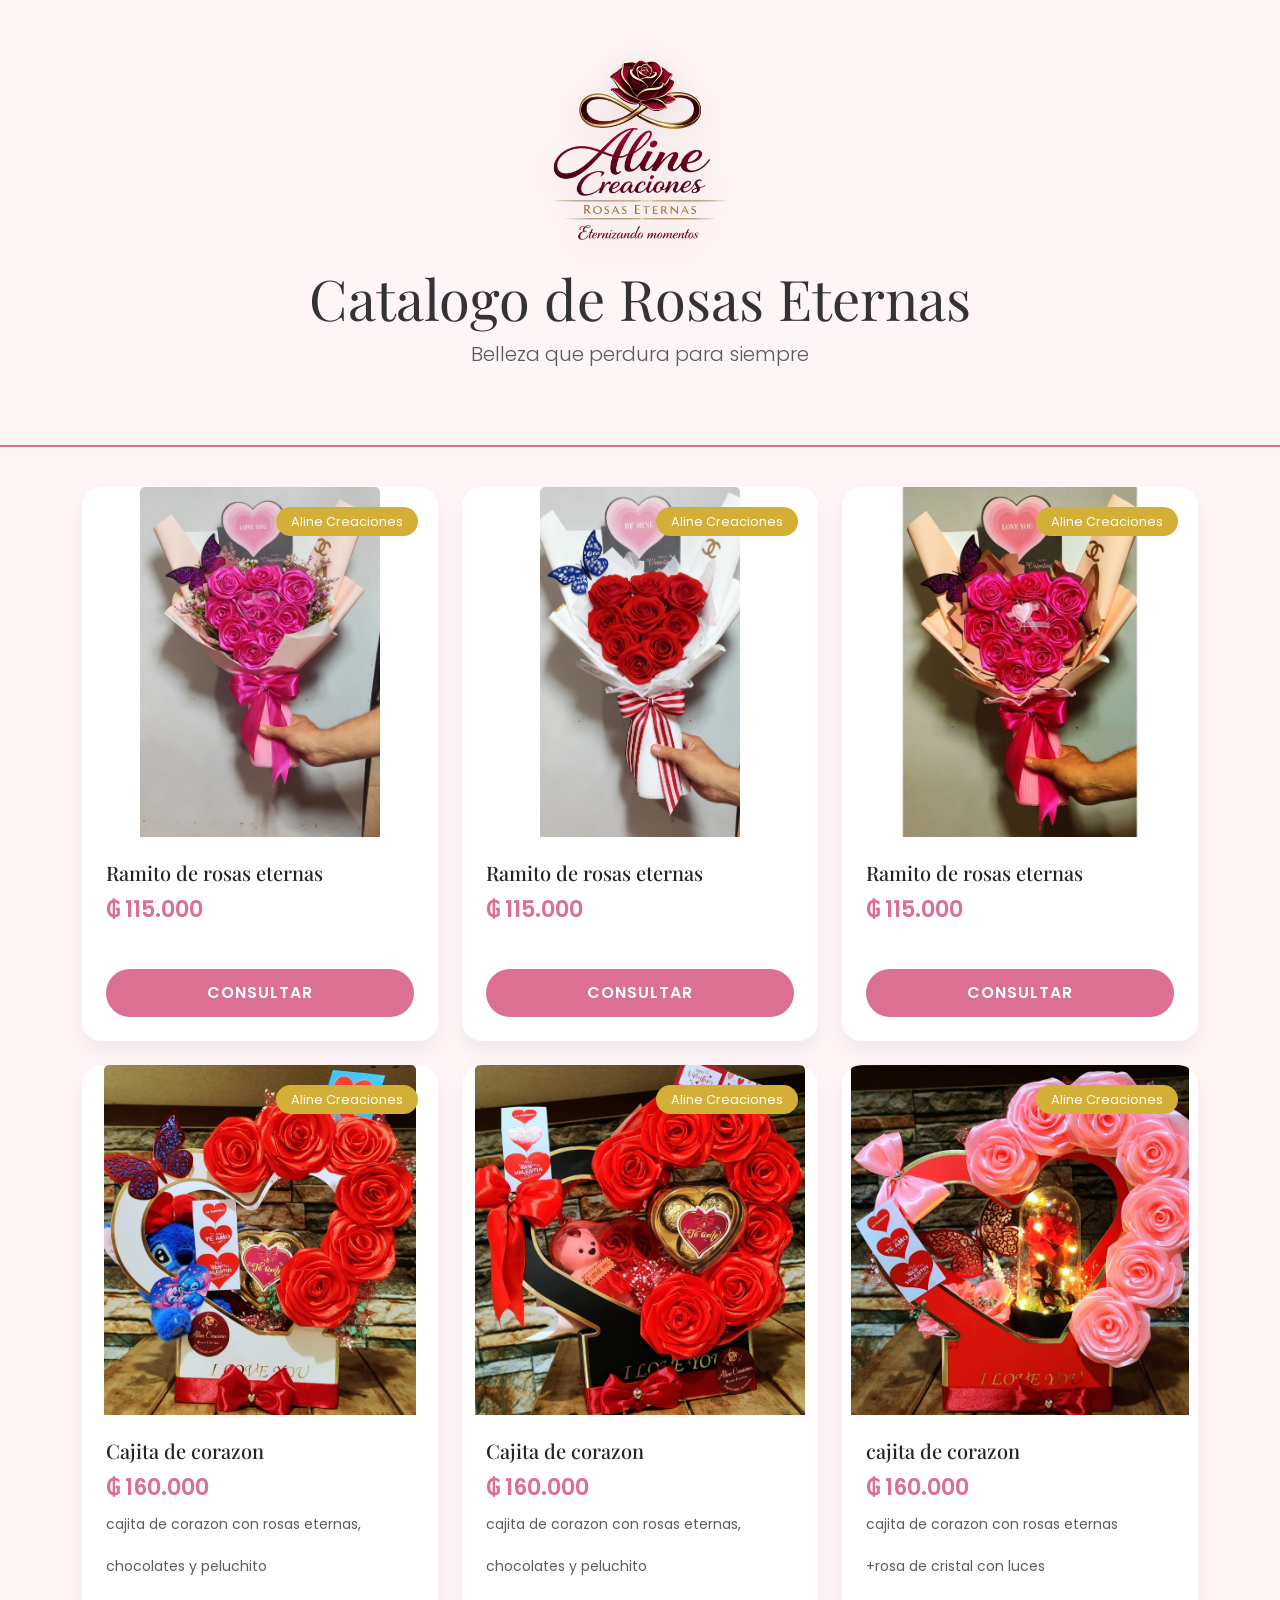
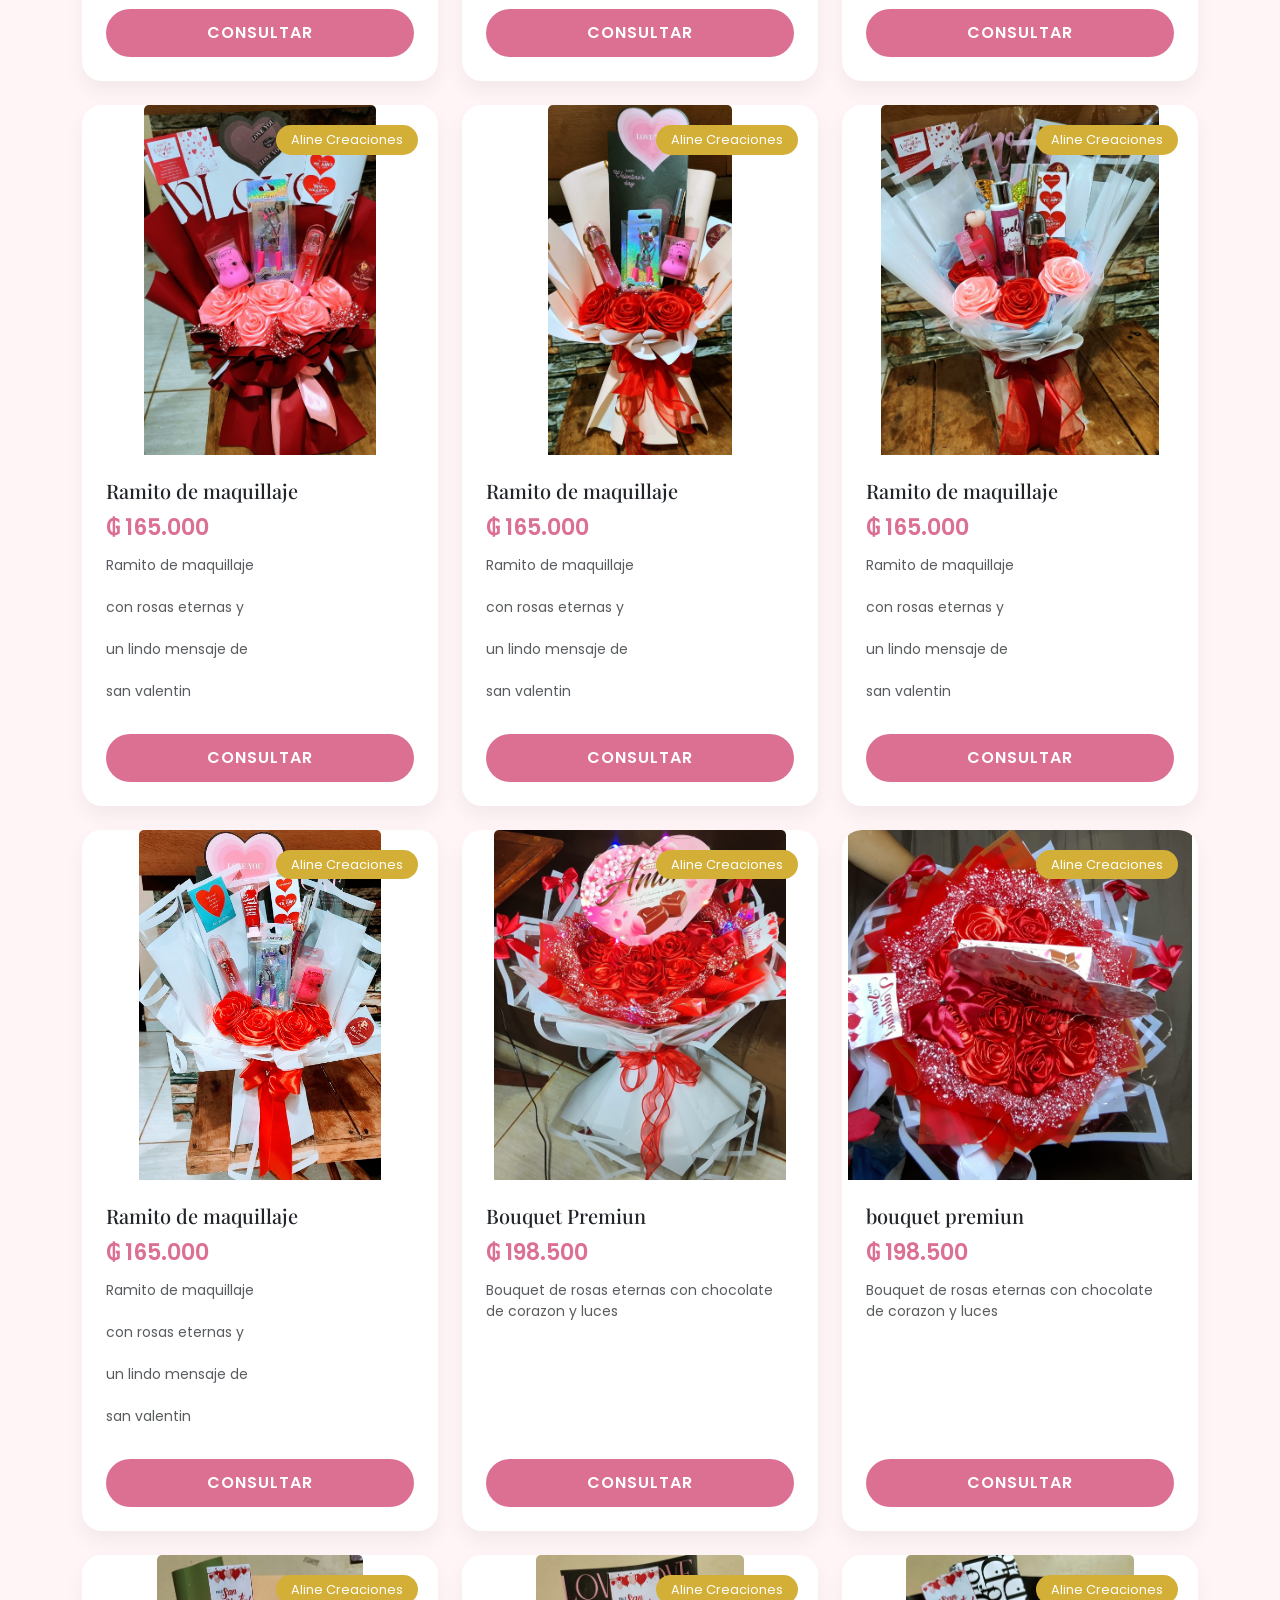
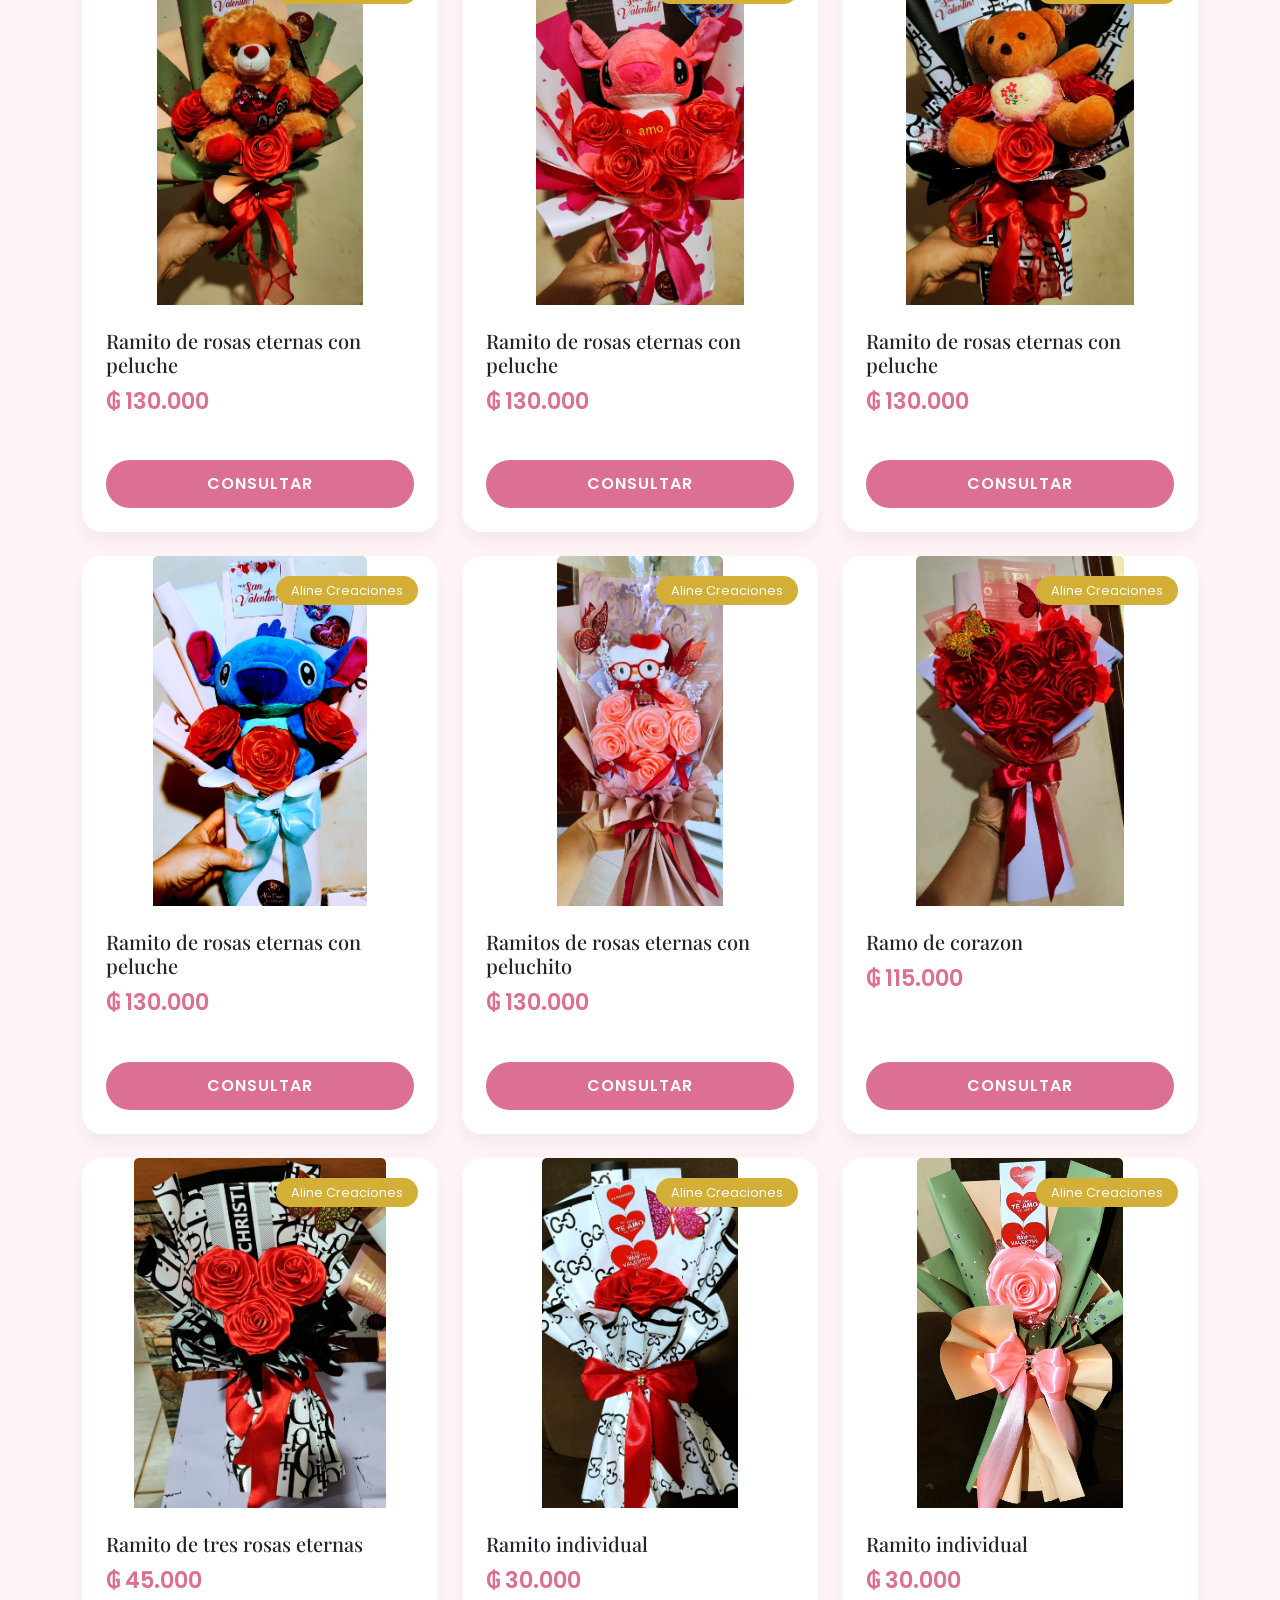
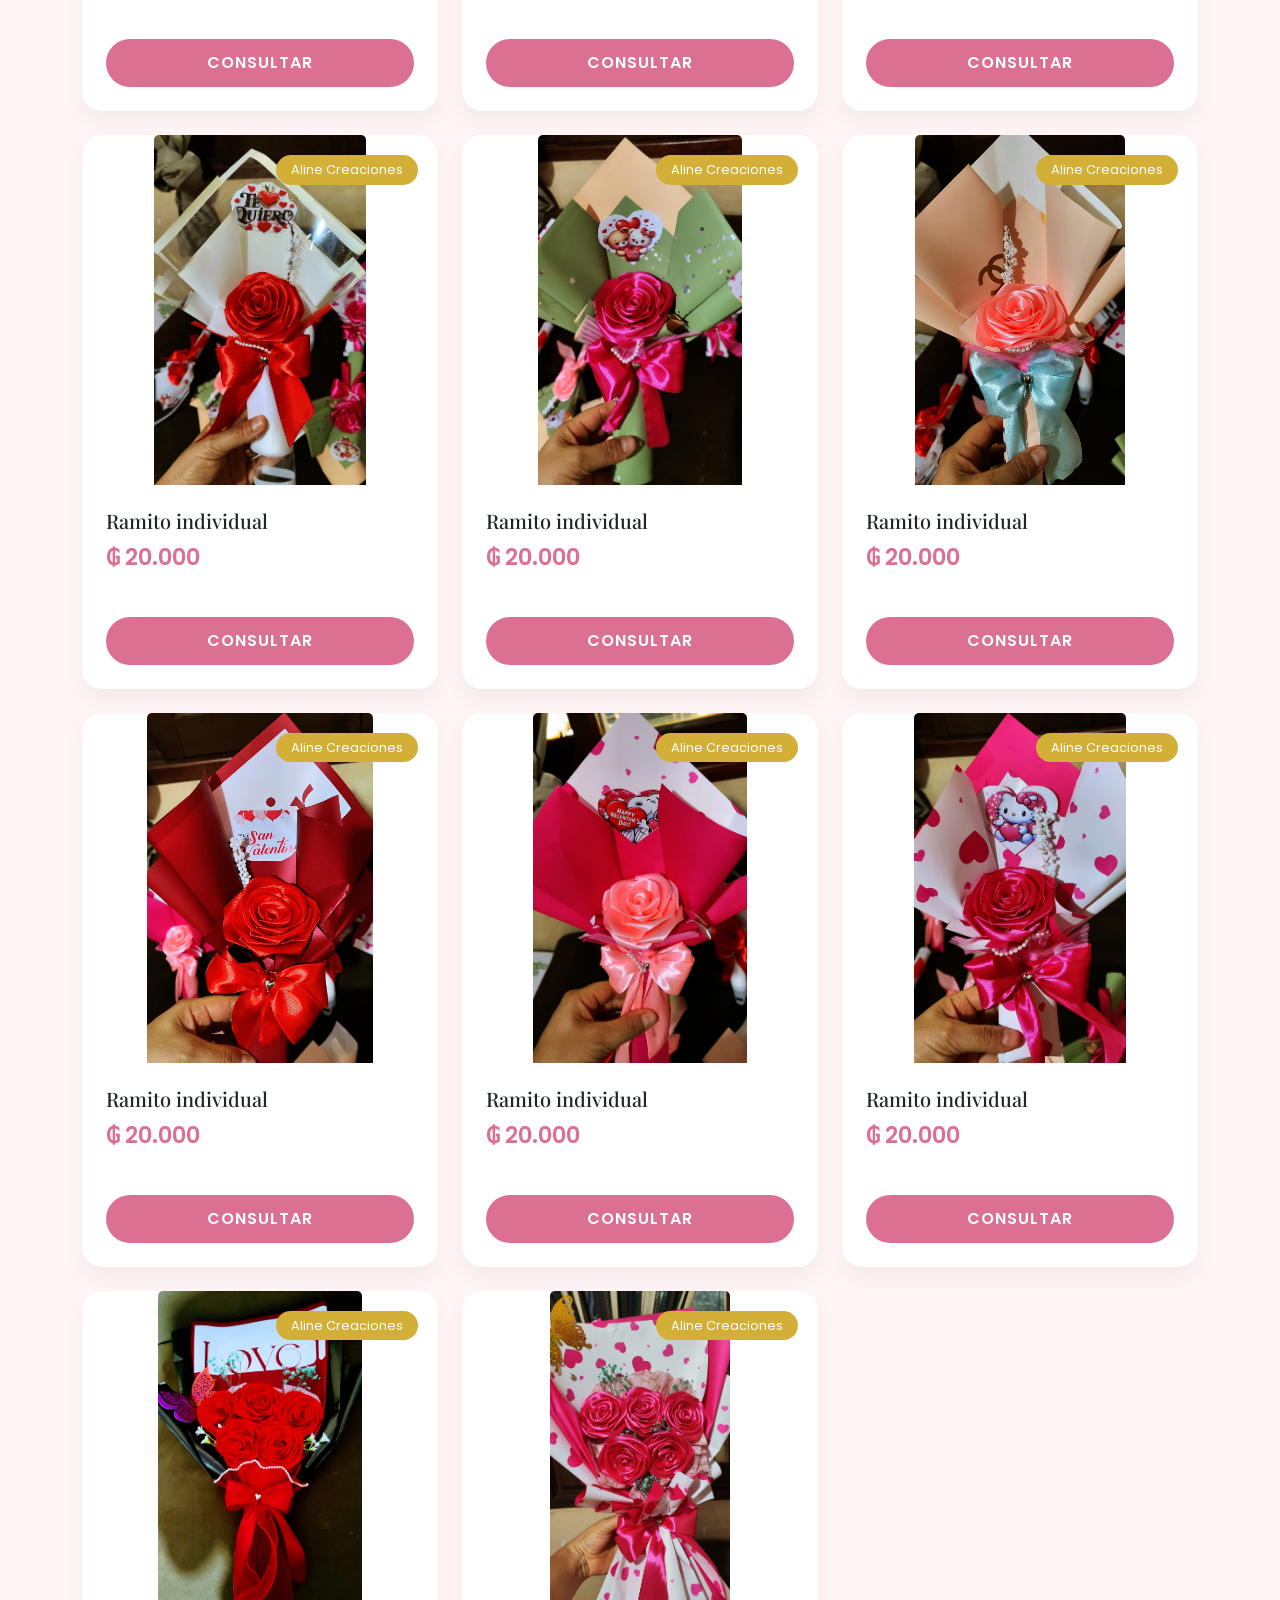
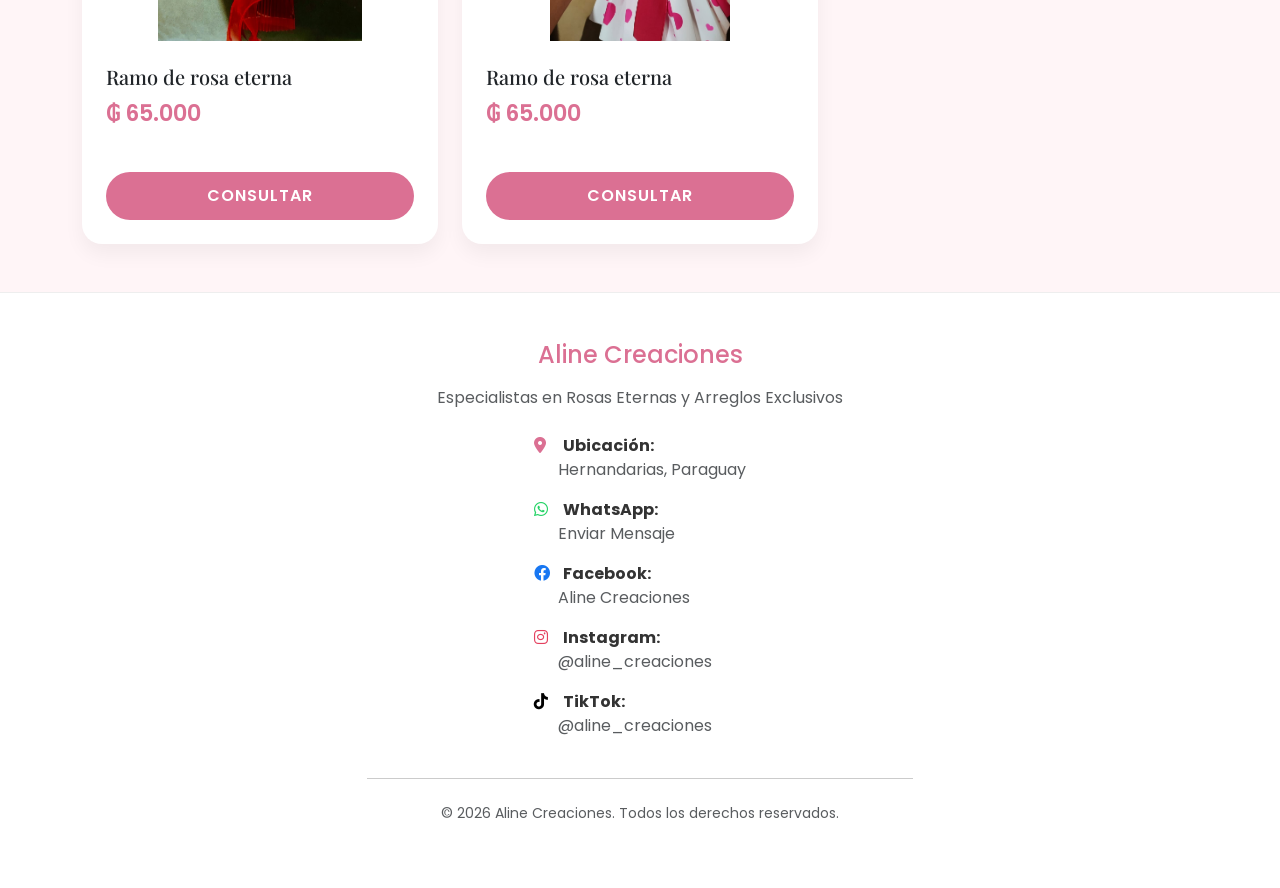
==== index.html @ e0728610 "Update print statement from 'Hello' to 'Goodbye'" ====
<!DOCTYPE html>
<html lang="es">
<head>
    <meta charset="UTF-8">
    <meta name="viewport" content="width=device-width, initial-scale=1.0">
    <title>Aline Creaciones - Catálogo Exclusivo</title>
    <link href="https://cdn.jsdelivr.net/npm/bootstrap@5.3.0/dist/css/bootstrap.min.css" rel="stylesheet">
    <link href="https://fonts.googleapis.com/css2?family=Playfair+Display:wght@700&family=Poppins:wght@300;400;600&display=swap" rel="stylesheet">
    <link rel="stylesheet" href="https://cdnjs.cloudflare.com/ajax/libs/font-awesome/6.0.0/css/all.min.css">
    <link rel="icon" href="favicons/favicon.ico" > 
     <link rel="apple-touch-icon" href="favicons/apple-touch-icon.png"> 
<link rel="manifest" href="favicons/manifest.webmanifest">
    <style>
        :root {
            --rosa-principal: #db7093;
            --rosa-claro: #fff5f7;
            --dorado: #d4af37;
            --oscuro: #333;
        }
        body { 
            background-color: var(--rosa-claro); 
            font-family: 'Poppins', sans-serif;
            color: var(--oscuro);
        }
        h1, h2, h5 { font-family: 'Playfair Display', serif; }
        
        .navbar {
            background: white;
            box-shadow: 0 2px 10px rgba(0,0,0,0.05);
            padding: 1rem 0;
        }
        .hero-section {
            padding: 60px 0;
            background: linear-gradient(rgba(255,245,247,0.8), rgba(255,245,247,0.8)), url('https://images.unsplash.com/photo-1518709268805-4e9042af9f23?auto=format&fit=crop&q=80&w=1000');
            background-size: cover;
            background-position: center;
            margin-bottom: 40px;
            border-bottom: 2px solid var(--rosa-principal);
        }
        .logo-container img {
            max-height: 180px;
            filter: drop-shadow(0 5px 15px rgba(0,0,0,0.1));
        }
        .card {
            border: none;
            border-radius: 20px;
            overflow: hidden;
            transition: all 0.4s cubic-bezier(0.175, 0.885, 0.32, 1.275);
            background: white;
            box-shadow: 0 10px 20px rgba(0,0,0,0.05);
        }
           /* --- SOLUCIÓN: TAMAÑO UNIFORME SIN ZOOM --- */
        .img-wrapper {
            width: 100%;
            height: 350px; /* Altura fija para que todas las tarjetas sean iguales */
            background-color: #fff; /* Fondo blanco para los espacios vacíos */
            display: flex;
            align-items: center;
            justify-content: center;
            overflow: hidden;
            position: relative;
        }

        .card-img-top {
            max-width: 100%;
            max-height: 100%;
            width: auto;
            height: auto;
            /*object-fit: contain;*/ /* Muestra la imagen completa sin zoom */
            transition: transform 0.5s;
        }*/
        
        /* ----------------------------------------- */
        .card:hover {
            transform: translateY(-10px);
            box-shadow: 0 15px 30px rgba(219, 112, 147, 0.2);
        }
        .card-img-top {
            height: 350px;
            object-fit: cover;
            transition: transform 0.5s;
        }
        .card:hover .card-img-top {
            transform: scale(1.05);
        }
        .price-tag {
            color: var(--rosa-principal);
            font-weight: 600;
            font-size: 1.4rem;
            margin-bottom: 10px;
            display: block;
        }
        .btn-whatsapp {
            background-color: var(--rosa-principal);
            color: white;
            border: none;
            border-radius: 50px;
            padding: 12px 25px;
            font-weight: 600;
            text-transform: uppercase;
            letter-spacing: 1px;
            transition: all 0.3s;
            text-decoration: none;
            display: block;
            text-align: center;
        }
        .btn-whatsapp:hover {
            background-color: #c0567a;
            color: white;
            box-shadow: 0 5px 15px rgba(219, 112, 147, 0.4);
        }
        .badge-new {
            position: absolute;
            top: 20px;
            right: 20px;
            background: var(--dorado);
            color: white;
            padding: 5px 15px;
            border-radius: 20px;
            font-size: 0.8rem;
            z-index: 10;
        }
    </style>
</head>
<body>
   <!-- <nav class="navbar sticky-top">
        <div class="container justify-content-center">
            <a class="navbar-brand" href="#">
                <span style="color: var(--rosa-principal); font-weight: bold; font-size: 1.5rem;">ALINE CREACIONES</span>
            </a>
        </div>
    </nav>-->

    <header class="hero-section text-center">
        <div class="container">
            <div class="logo-container mb-4">
                <img src="logo.png" alt="Aline Creaciones Logo">
            </div>
            <h1 class="display-4 mb-2" style="color: var(--oscuro);">Catalogo de Rosas Eternas</h1>
            <p class="lead text-muted">Belleza que perdura para siempre</p>
        </div>
    </header>

    <main class="container mb-5">
        <div class="row g-4">

            <div class="col-md-6 col-lg-4">
                <div class="card h-100">
                    <!--<div class="position-relative">-->
                    <div class="img-wrapper">
                        <img src="fotos/opt1.jpeg" class="card-img-top" alt="Ramito de rosas eternas ">
                        <span class="badge-new">Aline Creaciones</span>
                    </div>
                    <div class="card-body d-flex flex-column p-4">
                        <h5 class="card-title mb-2">Ramito de rosas eternas </h5>
                        <span class="price-tag">₲ 115.000</span>
                        <p class="card-text text-muted small flex-grow-1" style="white-space: pre-line;"></p>
                        <a href="https://wa.me/595975846445" class="btn-whatsapp mt-3">Consultar</a>
                    </div>
                </div>
            </div>
        
            <div class="col-md-6 col-lg-4">
                <div class="card h-100">
                    <!--<div class="position-relative">-->
                    <div class="img-wrapper">
                        <img src="fotos/opt2.jpeg" class="card-img-top" alt="Ramito de rosas eternas">
                        <span class="badge-new">Aline Creaciones</span>
                    </div>
                    <div class="card-body d-flex flex-column p-4">
                        <h5 class="card-title mb-2">Ramito de rosas eternas</h5>
                        <span class="price-tag">₲ 115.000</span>
                        <p class="card-text text-muted small flex-grow-1" style="white-space: pre-line;"></p>
                        <a href="https://wa.me/595975846445" class="btn-whatsapp mt-3">Consultar</a>
                    </div>
                </div>
            </div>
        
            <div class="col-md-6 col-lg-4">
                <div class="card h-100">
                    <!--<div class="position-relative">-->
                    <div class="img-wrapper">
                        <img src="fotos/opt3.jpeg" class="card-img-top" alt="Ramito de rosas eternas">
                        <span class="badge-new">Aline Creaciones</span>
                    </div>
                    <div class="card-body d-flex flex-column p-4">
                        <h5 class="card-title mb-2">Ramito de rosas eternas</h5>
                        <span class="price-tag">₲ 115.000</span>
                        <p class="card-text text-muted small flex-grow-1" style="white-space: pre-line;"></p>
                        <a href="https://wa.me/595975846445" class="btn-whatsapp mt-3">Consultar</a>
                    </div>
                </div>
            </div>
        
            <div class="col-md-6 col-lg-4">
                <div class="card h-100">
                    <!--<div class="position-relative">-->
                    <div class="img-wrapper">
                        <img src="fotos/optionCajaCoracao2.jpeg" class="card-img-top" alt="Cajita de corazon ">
                        <span class="badge-new">Aline Creaciones</span>
                    </div>
                    <div class="card-body d-flex flex-column p-4">
                        <h5 class="card-title mb-2">Cajita de corazon </h5>
                        <span class="price-tag">₲ 160.000</span>
                        <p class="card-text text-muted small flex-grow-1" style="white-space: pre-line;">cajita de corazon con rosas eternas,

chocolates y peluchito</p>
                        <a href="https://wa.me/595975846445" class="btn-whatsapp mt-3">Consultar</a>
                    </div>
                </div>
            </div>
        
            <div class="col-md-6 col-lg-4">
                <div class="card h-100">
                    <!--<div class="position-relative">-->
                    <div class="img-wrapper">
                        <img src="fotos/optionCajaCoracao3.jpeg" class="card-img-top" alt="Cajita de corazon">
                        <span class="badge-new">Aline Creaciones</span>
                    </div>
                    <div class="card-body d-flex flex-column p-4">
                        <h5 class="card-title mb-2">Cajita de corazon</h5>
                        <span class="price-tag">₲ 160.000</span>
                        <p class="card-text text-muted small flex-grow-1" style="white-space: pre-line;">cajita de corazon con rosas eternas,

chocolates y peluchito</p>
                        <a href="https://wa.me/595975846445" class="btn-whatsapp mt-3">Consultar</a>
                    </div>
                </div>
            </div>
        
            <div class="col-md-6 col-lg-4">
                <div class="card h-100">
                    <!--<div class="position-relative">-->
                    <div class="img-wrapper">
                        <img src="fotos/optionCajaCoracao1.jpeg" class="card-img-top" alt="cajita de corazon">
                        <span class="badge-new">Aline Creaciones</span>
                    </div>
                    <div class="card-body d-flex flex-column p-4">
                        <h5 class="card-title mb-2">cajita de corazon</h5>
                        <span class="price-tag">₲ 160.000</span>
                        <p class="card-text text-muted small flex-grow-1" style="white-space: pre-line;">cajita de corazon con rosas eternas 

+rosa de cristal con luces</p>
                        <a href="https://wa.me/595975846445" class="btn-whatsapp mt-3">Consultar</a>
                    </div>
                </div>
            </div>
        
            <div class="col-md-6 col-lg-4">
                <div class="card h-100">
                    <!--<div class="position-relative">-->
                    <div class="img-wrapper">
                        <img src="fotos/optionMaquilaje2.jpeg" class="card-img-top" alt="Ramito de maquillaje ">
                        <span class="badge-new">Aline Creaciones</span>
                    </div>
                    <div class="card-body d-flex flex-column p-4">
                        <h5 class="card-title mb-2">Ramito de maquillaje </h5>
                        <span class="price-tag">₲ 165.000</span>
                        <p class="card-text text-muted small flex-grow-1" style="white-space: pre-line;">Ramito de maquillaje 

con rosas eternas y 

un lindo mensaje de 

san valentin</p>
                        <a href="https://wa.me/595975846445" class="btn-whatsapp mt-3">Consultar</a>
                    </div>
                </div>
            </div>
        
            <div class="col-md-6 col-lg-4">
                <div class="card h-100">
                    <!--<div class="position-relative">-->
                    <div class="img-wrapper">
                        <img src="fotos/optionMaquilaje3.jpeg" class="card-img-top" alt="Ramito de maquillaje">
                        <span class="badge-new">Aline Creaciones</span>
                    </div>
                    <div class="card-body d-flex flex-column p-4">
                        <h5 class="card-title mb-2">Ramito de maquillaje</h5>
                        <span class="price-tag">₲ 165.000</span>
                        <p class="card-text text-muted small flex-grow-1" style="white-space: pre-line;">Ramito de maquillaje 

con rosas eternas y 

un lindo mensaje de 

san valentin</p>
                        <a href="https://wa.me/595975846445" class="btn-whatsapp mt-3">Consultar</a>
                    </div>
                </div>
            </div>
        
            <div class="col-md-6 col-lg-4">
                <div class="card h-100">
                    <!--<div class="position-relative">-->
                    <div class="img-wrapper">
                        <img src="fotos/optionMaquilaje1.jpeg" class="card-img-top" alt="Ramito de maquillaje">
                        <span class="badge-new">Aline Creaciones</span>
                    </div>
                    <div class="card-body d-flex flex-column p-4">
                        <h5 class="card-title mb-2">Ramito de maquillaje</h5>
                        <span class="price-tag">₲ 165.000</span>
                        <p class="card-text text-muted small flex-grow-1" style="white-space: pre-line;">Ramito de maquillaje 

con rosas eternas y 

un lindo mensaje de 

san valentin</p>
                        <a href="https://wa.me/595975846445" class="btn-whatsapp mt-3">Consultar</a>
                    </div>
                </div>
            </div>
        
            <div class="col-md-6 col-lg-4">
                <div class="card h-100">
                    <!--<div class="position-relative">-->
                    <div class="img-wrapper">
                        <img src="fotos/optionMaquilaje4.jpeg" class="card-img-top" alt="Ramito de maquillaje">
                        <span class="badge-new">Aline Creaciones</span>
                    </div>
                    <div class="card-body d-flex flex-column p-4">
                        <h5 class="card-title mb-2">Ramito de maquillaje</h5>
                        <span class="price-tag">₲ 165.000</span>
                        <p class="card-text text-muted small flex-grow-1" style="white-space: pre-line;">Ramito de maquillaje 

con rosas eternas y 

un lindo mensaje de 

san valentin</p>
                        <a href="https://wa.me/595975846445" class="btn-whatsapp mt-3">Consultar</a>
                    </div>
                </div>
            </div>
        
            <div class="col-md-6 col-lg-4">
                <div class="card h-100">
                    <!--<div class="position-relative">-->
                    <div class="img-wrapper">
                        <img src="fotos/opt1_1.jpeg" class="card-img-top" alt="Bouquet Premiun">
                        <span class="badge-new">Aline Creaciones</span>
                    </div>
                    <div class="card-body d-flex flex-column p-4">
                        <h5 class="card-title mb-2">Bouquet Premiun</h5>
                        <span class="price-tag">₲ 198.500</span>
                        <p class="card-text text-muted small flex-grow-1" style="white-space: pre-line;">Bouquet de rosas eternas con chocolate de corazon y luces</p>
                        <a href="https://wa.me/595975846445" class="btn-whatsapp mt-3">Consultar</a>
                    </div>
                </div>
            </div>
        
            <div class="col-md-6 col-lg-4">
                <div class="card h-100">
                    <!--<div class="position-relative">-->
                    <div class="img-wrapper">
                        <img src="fotos/opt1_2.jpeg" class="card-img-top" alt="bouquet premiun">
                        <span class="badge-new">Aline Creaciones</span>
                    </div>
                    <div class="card-body d-flex flex-column p-4">
                        <h5 class="card-title mb-2">bouquet premiun</h5>
                        <span class="price-tag">₲ 198.500</span>
                        <p class="card-text text-muted small flex-grow-1" style="white-space: pre-line;">Bouquet de rosas eternas con chocolate de corazon y luces</p>
                        <a href="https://wa.me/595975846445" class="btn-whatsapp mt-3">Consultar</a>
                    </div>
                </div>
            </div>
        
            <div class="col-md-6 col-lg-4">
                <div class="card h-100">
                    <!--<div class="position-relative">-->
                    <div class="img-wrapper">
                        <img src="fotos/optionindividual1.jpeg" class="card-img-top" alt="Ramito de rosas eternas con peluche">
                        <span class="badge-new">Aline Creaciones</span>
                    </div>
                    <div class="card-body d-flex flex-column p-4">
                        <h5 class="card-title mb-2">Ramito de rosas eternas con peluche</h5>
                        <span class="price-tag">₲ 130.000</span>
                        <p class="card-text text-muted small flex-grow-1" style="white-space: pre-line;"></p>
                        <a href="https://wa.me/595975846445" class="btn-whatsapp mt-3">Consultar</a>
                    </div>
                </div>
            </div>
        
            <div class="col-md-6 col-lg-4">
                <div class="card h-100">
                    <!--<div class="position-relative">-->
                    <div class="img-wrapper">
                        <img src="fotos/optionindividual3.jpeg" class="card-img-top" alt="Ramito de rosas eternas con peluche">
                        <span class="badge-new">Aline Creaciones</span>
                    </div>
                    <div class="card-body d-flex flex-column p-4">
                        <h5 class="card-title mb-2">Ramito de rosas eternas con peluche</h5>
                        <span class="price-tag">₲ 130.000</span>
                        <p class="card-text text-muted small flex-grow-1" style="white-space: pre-line;"></p>
                        <a href="https://wa.me/595975846445" class="btn-whatsapp mt-3">Consultar</a>
                    </div>
                </div>
            </div>
        
            <div class="col-md-6 col-lg-4">
                <div class="card h-100">
                    <!--<div class="position-relative">-->
                    <div class="img-wrapper">
                        <img src="fotos/optionindividual2.jpeg" class="card-img-top" alt="Ramito de rosas eternas con peluche">
                        <span class="badge-new">Aline Creaciones</span>
                    </div>
                    <div class="card-body d-flex flex-column p-4">
                        <h5 class="card-title mb-2">Ramito de rosas eternas con peluche</h5>
                        <span class="price-tag">₲ 130.000</span>
                        <p class="card-text text-muted small flex-grow-1" style="white-space: pre-line;"></p>
                        <a href="https://wa.me/595975846445" class="btn-whatsapp mt-3">Consultar</a>
                    </div>
                </div>
            </div>
        
            <div class="col-md-6 col-lg-4">
                <div class="card h-100">
                    <!--<div class="position-relative">-->
                    <div class="img-wrapper">
                        <img src="fotos/optionindividual4.jpeg" class="card-img-top" alt="Ramito de rosas eternas con peluche">
                        <span class="badge-new">Aline Creaciones</span>
                    </div>
                    <div class="card-body d-flex flex-column p-4">
                        <h5 class="card-title mb-2">Ramito de rosas eternas con peluche</h5>
                        <span class="price-tag">₲ 130.000</span>
                        <p class="card-text text-muted small flex-grow-1" style="white-space: pre-line;"></p>
                        <a href="https://wa.me/595975846445" class="btn-whatsapp mt-3">Consultar</a>
                    </div>
                </div>
            </div>
        
            <div class="col-md-6 col-lg-4">
                <div class="card h-100">
                    <!--<div class="position-relative">-->
                    <div class="img-wrapper">
                        <img src="fotos/opt8.jpeg" class="card-img-top" alt="Ramitos de rosas eternas con peluchito">
                        <span class="badge-new">Aline Creaciones</span>
                    </div>
                    <div class="card-body d-flex flex-column p-4">
                        <h5 class="card-title mb-2">Ramitos de rosas eternas con peluchito</h5>
                        <span class="price-tag">₲ 130.000</span>
                        <p class="card-text text-muted small flex-grow-1" style="white-space: pre-line;"></p>
                        <a href="https://wa.me/595975846445" class="btn-whatsapp mt-3">Consultar</a>
                    </div>
                </div>
            </div>
        
            <div class="col-md-6 col-lg-4">
                <div class="card h-100">
                    <!--<div class="position-relative">-->
                    <div class="img-wrapper">
                        <img src="fotos/opt6.jpeg" class="card-img-top" alt="Ramo de corazon ">
                        <span class="badge-new">Aline Creaciones</span>
                    </div>
                    <div class="card-body d-flex flex-column p-4">
                        <h5 class="card-title mb-2">Ramo de corazon </h5>
                        <span class="price-tag">₲ 115.000</span>
                        <p class="card-text text-muted small flex-grow-1" style="white-space: pre-line;"></p>
                        <a href="https://wa.me/595975846445" class="btn-whatsapp mt-3">Consultar</a>
                    </div>
                </div>
            </div>
        
            <div class="col-md-6 col-lg-4">
                <div class="card h-100">
                    <!--<div class="position-relative">-->
                    <div class="img-wrapper">
                        <img src="fotos/opt7.jpeg" class="card-img-top" alt="Ramito de tres rosas eternas">
                        <span class="badge-new">Aline Creaciones</span>
                    </div>
                    <div class="card-body d-flex flex-column p-4">
                        <h5 class="card-title mb-2">Ramito de tres rosas eternas</h5>
                        <span class="price-tag">₲ 45.000</span>
                        <p class="card-text text-muted small flex-grow-1" style="white-space: pre-line;"></p>
                        <a href="https://wa.me/595975846445" class="btn-whatsapp mt-3">Consultar</a>
                    </div>
                </div>
            </div>
        
            <div class="col-md-6 col-lg-4">
                <div class="card h-100">
                    <!--<div class="position-relative">-->
                    <div class="img-wrapper">
                        <img src="fotos/optionindividual5.jpeg" class="card-img-top" alt="Ramito individual">
                        <span class="badge-new">Aline Creaciones</span>
                    </div>
                    <div class="card-body d-flex flex-column p-4">
                        <h5 class="card-title mb-2">Ramito individual</h5>
                        <span class="price-tag">₲ 30.000</span>
                        <p class="card-text text-muted small flex-grow-1" style="white-space: pre-line;"></p>
                        <a href="https://wa.me/595975846445" class="btn-whatsapp mt-3">Consultar</a>
                    </div>
                </div>
            </div>
        
            <div class="col-md-6 col-lg-4">
                <div class="card h-100">
                    <!--<div class="position-relative">-->
                    <div class="img-wrapper">
                        <img src="fotos/optionindividual6.jpeg" class="card-img-top" alt="Ramito individual">
                        <span class="badge-new">Aline Creaciones</span>
                    </div>
                    <div class="card-body d-flex flex-column p-4">
                        <h5 class="card-title mb-2">Ramito individual</h5>
                        <span class="price-tag">₲ 30.000</span>
                        <p class="card-text text-muted small flex-grow-1" style="white-space: pre-line;"></p>
                        <a href="https://wa.me/595975846445" class="btn-whatsapp mt-3">Consultar</a>
                    </div>
                </div>
            </div>
        
            <div class="col-md-6 col-lg-4">
                <div class="card h-100">
                    <!--<div class="position-relative">-->
                    <div class="img-wrapper">
                        <img src="fotos/optionindividual12.jpeg" class="card-img-top" alt="Ramito individual">
                        <span class="badge-new">Aline Creaciones</span>
                    </div>
                    <div class="card-body d-flex flex-column p-4">
                        <h5 class="card-title mb-2">Ramito individual</h5>
                        <span class="price-tag">₲ 20.000</span>
                        <p class="card-text text-muted small flex-grow-1" style="white-space: pre-line;"></p>
                        <a href="https://wa.me/595975846445" class="btn-whatsapp mt-3">Consultar</a>
                    </div>
                </div>
            </div>
        
            <div class="col-md-6 col-lg-4">
                <div class="card h-100">
                    <!--<div class="position-relative">-->
                    <div class="img-wrapper">
                        <img src="fotos/optionindividual11.jpeg" class="card-img-top" alt="Ramito individual">
                        <span class="badge-new">Aline Creaciones</span>
                    </div>
                    <div class="card-body d-flex flex-column p-4">
                        <h5 class="card-title mb-2">Ramito individual</h5>
                        <span class="price-tag">₲ 20.000</span>
                        <p class="card-text text-muted small flex-grow-1" style="white-space: pre-line;"></p>
                        <a href="https://wa.me/595975846445" class="btn-whatsapp mt-3">Consultar</a>
                    </div>
                </div>
            </div>
        
            <div class="col-md-6 col-lg-4">
                <div class="card h-100">
                    <!--<div class="position-relative">-->
                    <div class="img-wrapper">
                        <img src="fotos/optionindividual8.jpeg" class="card-img-top" alt="Ramito individual">
                        <span class="badge-new">Aline Creaciones</span>
                    </div>
                    <div class="card-body d-flex flex-column p-4">
                        <h5 class="card-title mb-2">Ramito individual</h5>
                        <span class="price-tag">₲ 20.000</span>
                        <p class="card-text text-muted small flex-grow-1" style="white-space: pre-line;"></p>
                        <a href="https://wa.me/595975846445" class="btn-whatsapp mt-3">Consultar</a>
                    </div>
                </div>
            </div>
        
            <div class="col-md-6 col-lg-4">
                <div class="card h-100">
                    <!--<div class="position-relative">-->
                    <div class="img-wrapper">
                        <img src="fotos/optionindividual7.jpeg" class="card-img-top" alt="Ramito individual">
                        <span class="badge-new">Aline Creaciones</span>
                    </div>
                    <div class="card-body d-flex flex-column p-4">
                        <h5 class="card-title mb-2">Ramito individual</h5>
                        <span class="price-tag">₲ 20.000</span>
                        <p class="card-text text-muted small flex-grow-1" style="white-space: pre-line;"></p>
                        <a href="https://wa.me/595975846445" class="btn-whatsapp mt-3">Consultar</a>
                    </div>
                </div>
            </div>
        
            <div class="col-md-6 col-lg-4">
                <div class="card h-100">
                    <!--<div class="position-relative">-->
                    <div class="img-wrapper">
                        <img src="fotos/optionindividual9.jpeg" class="card-img-top" alt="Ramito individual">
                        <span class="badge-new">Aline Creaciones</span>
                    </div>
                    <div class="card-body d-flex flex-column p-4">
                        <h5 class="card-title mb-2">Ramito individual</h5>
                        <span class="price-tag">₲ 20.000</span>
                        <p class="card-text text-muted small flex-grow-1" style="white-space: pre-line;"></p>
                        <a href="https://wa.me/595975846445" class="btn-whatsapp mt-3">Consultar</a>
                    </div>
                </div>
            </div>
        
            <div class="col-md-6 col-lg-4">
                <div class="card h-100">
                    <!--<div class="position-relative">-->
                    <div class="img-wrapper">
                        <img src="fotos/optionindividual10.jpeg" class="card-img-top" alt="Ramito individual">
                        <span class="badge-new">Aline Creaciones</span>
                    </div>
                    <div class="card-body d-flex flex-column p-4">
                        <h5 class="card-title mb-2">Ramito individual</h5>
                        <span class="price-tag">₲ 20.000</span>
                        <p class="card-text text-muted small flex-grow-1" style="white-space: pre-line;"></p>
                        <a href="https://wa.me/595975846445" class="btn-whatsapp mt-3">Consultar</a>
                    </div>
                </div>
            </div>
        
            <div class="col-md-6 col-lg-4">
                <div class="card h-100">
                    <!--<div class="position-relative">-->
                    <div class="img-wrapper">
                        <img src="fotos/opt4.jpeg" class="card-img-top" alt="Ramo de rosa eterna ">
                        <span class="badge-new">Aline Creaciones</span>
                    </div>
                    <div class="card-body d-flex flex-column p-4">
                        <h5 class="card-title mb-2">Ramo de rosa eterna </h5>
                        <span class="price-tag">₲ 65.000</span>
                        <p class="card-text text-muted small flex-grow-1" style="white-space: pre-line;"></p>
                        <a href="https://wa.me/595975846445" class="btn-whatsapp mt-3">Consultar</a>
                    </div>
                </div>
            </div>
        
            <div class="col-md-6 col-lg-4">
                <div class="card h-100">
                    <!--<div class="position-relative">-->
                    <div class="img-wrapper">
                        <img src="fotos/opt5.jpeg" class="card-img-top" alt="Ramo de rosa eterna">
                        <span class="badge-new">Aline Creaciones</span>
                    </div>
                    <div class="card-body d-flex flex-column p-4">
                        <h5 class="card-title mb-2">Ramo de rosa eterna</h5>
                        <span class="price-tag">₲ 65.000</span>
                        <p class="card-text text-muted small flex-grow-1" style="white-space: pre-line;"></p>
                        <a href="https://wa.me/595975846445" class="btn-whatsapp mt-3">Consultar</a>
                    </div>
                </div>
            </div>
                </div> <!-- Cierre de row -->
    </main>

    <footer class="py-5 mt-5" style="background: white; border-top: 1px solid #eee;">
        <div class="container">
            <div class="row justify-content-center text-center">
                <div class="col-md-6">
                    <h4 style="color: var(--rosa-principal);" class="mb-3">Aline Creaciones</h4>
                    <p class="text-muted mb-4">Especialistas en Rosas Eternas y Arreglos Exclusivos</p>
                    
                    <div class="contact-list text-start d-inline-block">
                        <div class="mb-3">
                            <i class="fas fa-map-marker-alt" style="color: var(--rosa-principal); width: 25px;"></i>
                            <strong>Ubicación:</strong><br>
                            <a href="#" target="_blank" class="text-muted text-decoration-none ms-4">Hernandarias, Paraguay</a>
                        </div>
                        
                        <div class="mb-3">
                            <i class="fab fa-whatsapp" style="color: #25d366; width: 25px;"></i>
                            <strong>WhatsApp:</strong><br>
                            <a href="https://wa.me/595975846445" target="_blank" class="text-muted text-decoration-none ms-4">Enviar Mensaje</a>
                        </div>

                        <div class="mb-3">
                            <i class="fab fa-facebook" style="color: #1877f2; width: 25px;"></i>
                            <strong>Facebook:</strong><br>
                            <a href="https://www.facebook.com/share/1F9iBNgEcu/" target="_blank" class="text-muted text-decoration-none ms-4">Aline Creaciones</a>
                        </div>

                        <div class="mb-3">
                            <i class="fab fa-instagram" style="color: #e4405f; width: 25px;"></i>
                            <strong>Instagram:</strong><br>
                            <a href="https://www.instagram.com/aline_creaciones_rosaseternas?igsh=MWM5OWk1bGg5ZXJ1Mg==" target="_blank" class="text-muted text-decoration-none ms-4">@aline_creaciones</a>
                        </div>

                        <div class="mb-3">
                            <i class="fab fa-tiktok" style="color: #000000; width: 25px;"></i>
                            <strong>TikTok:</strong><br>
                            <a href="https://www.tiktok.com/@aline_creaciones?_r=1&_t=ZS-93fRPbBKa13" target="_blank" class="text-muted text-decoration-none ms-4">@aline_creaciones</a>
                        </div>
                    </div>

                    <hr class="my-4">
                    <p class="small text-muted">&copy; 2026 Aline Creaciones. Todos los derechos reservados.</p>
                </div>
            </div>
        </div>
    </footer>

    <script src="https://cdn.jsdelivr.net/npm/bootstrap@5.3.0/dist/js/bootstrap.bundle.min.js"></script>
</body>
</html>
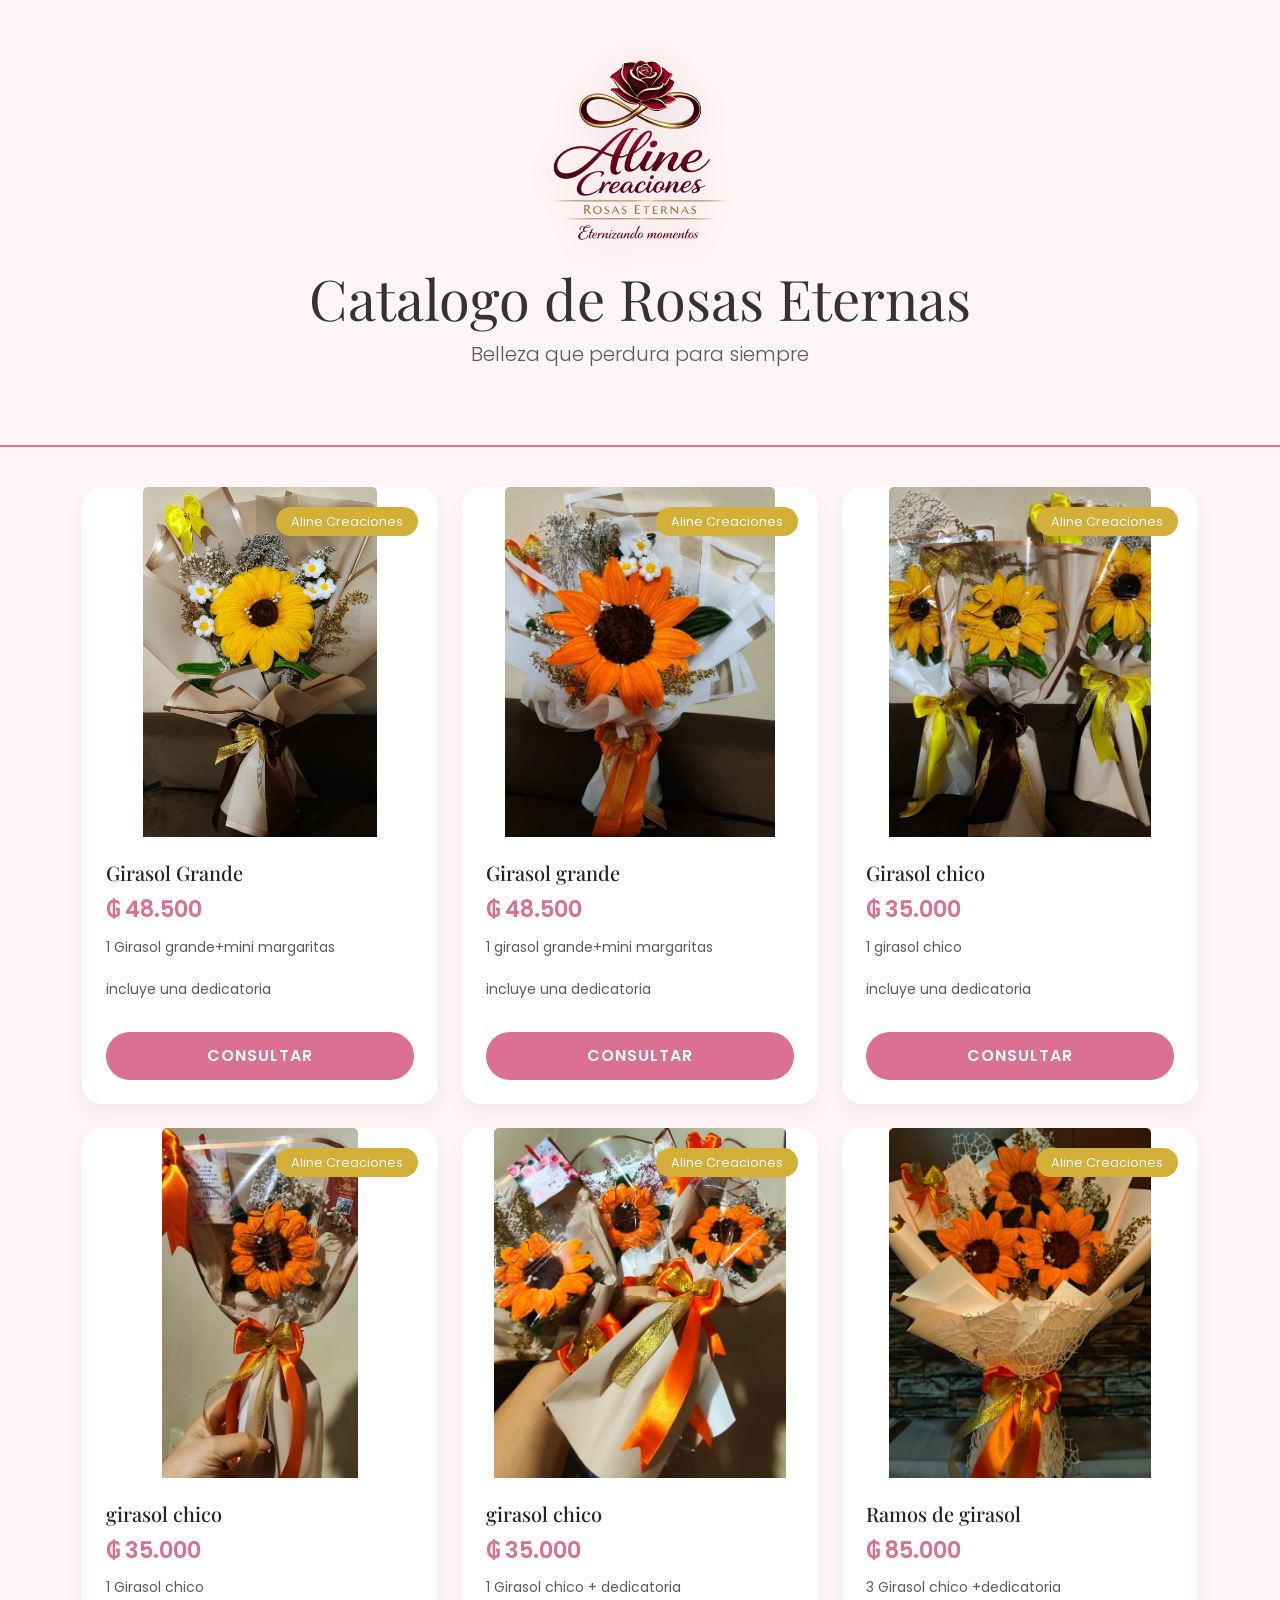
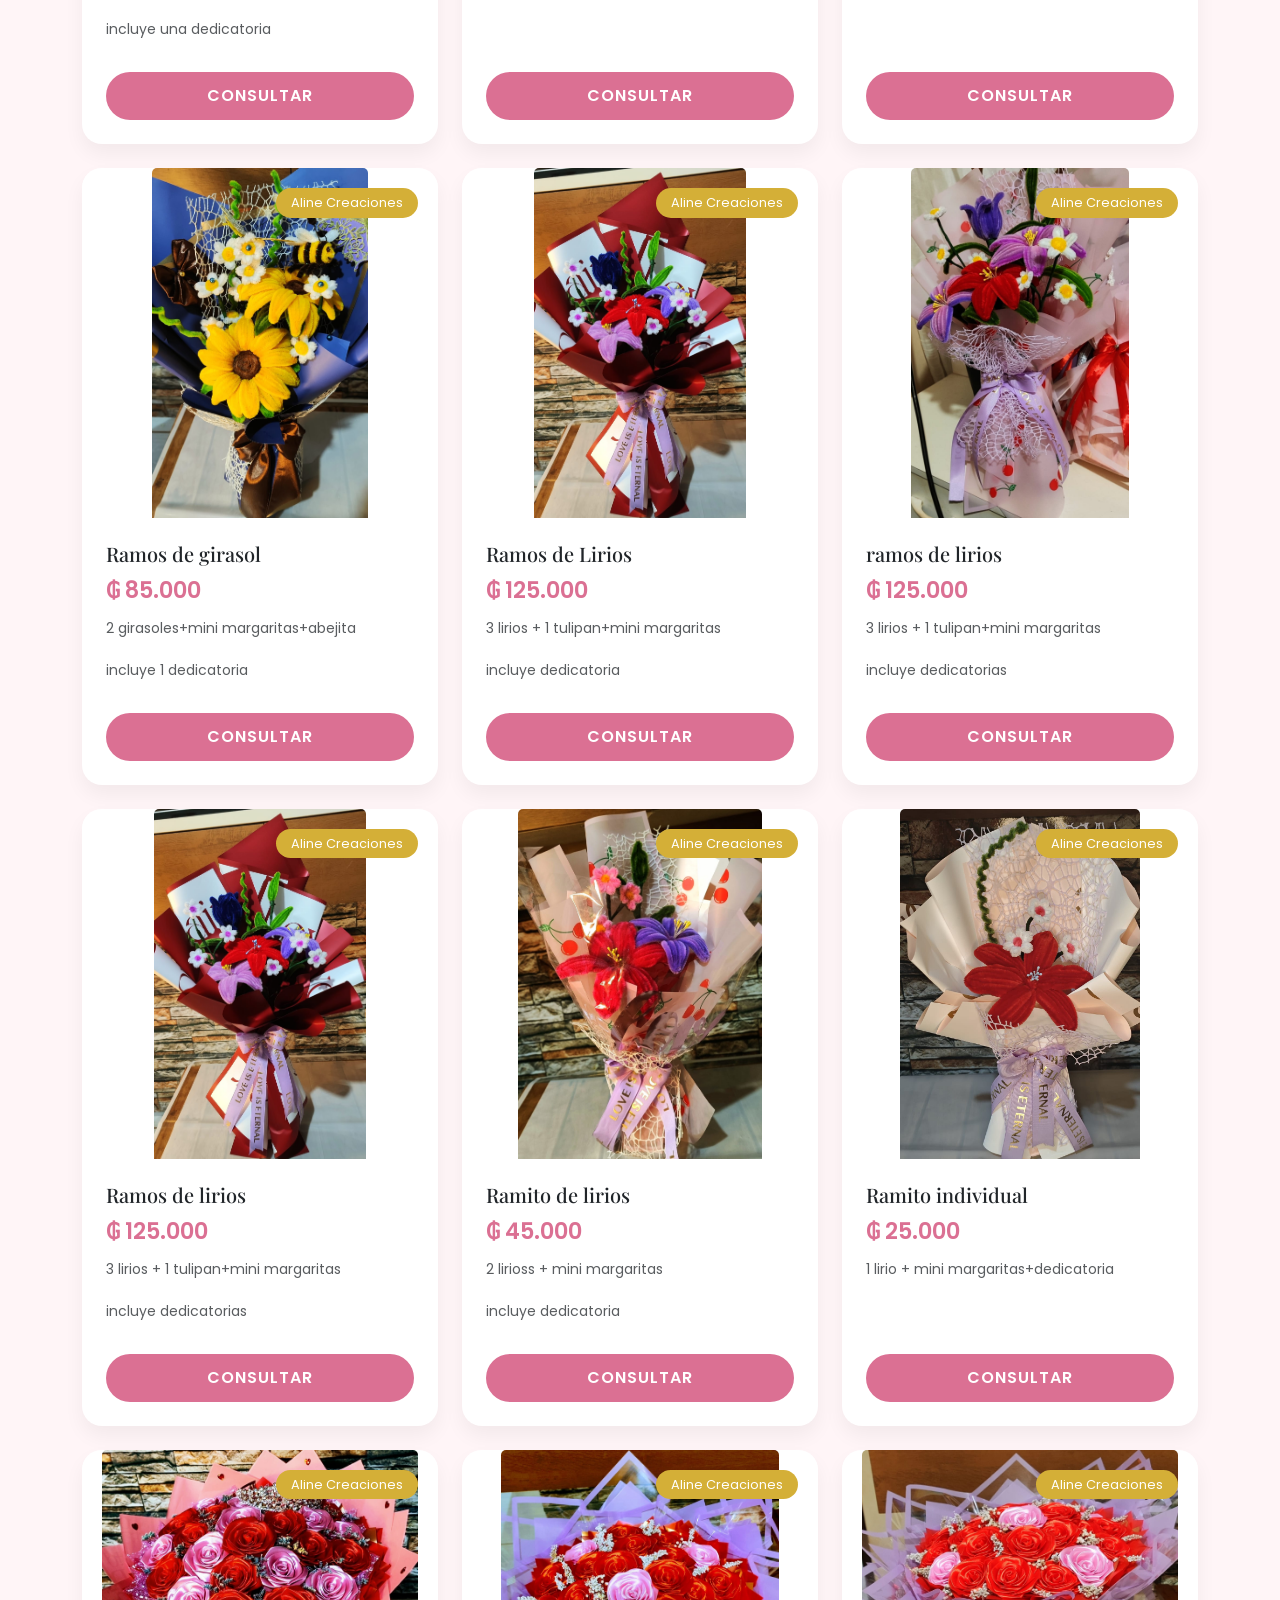
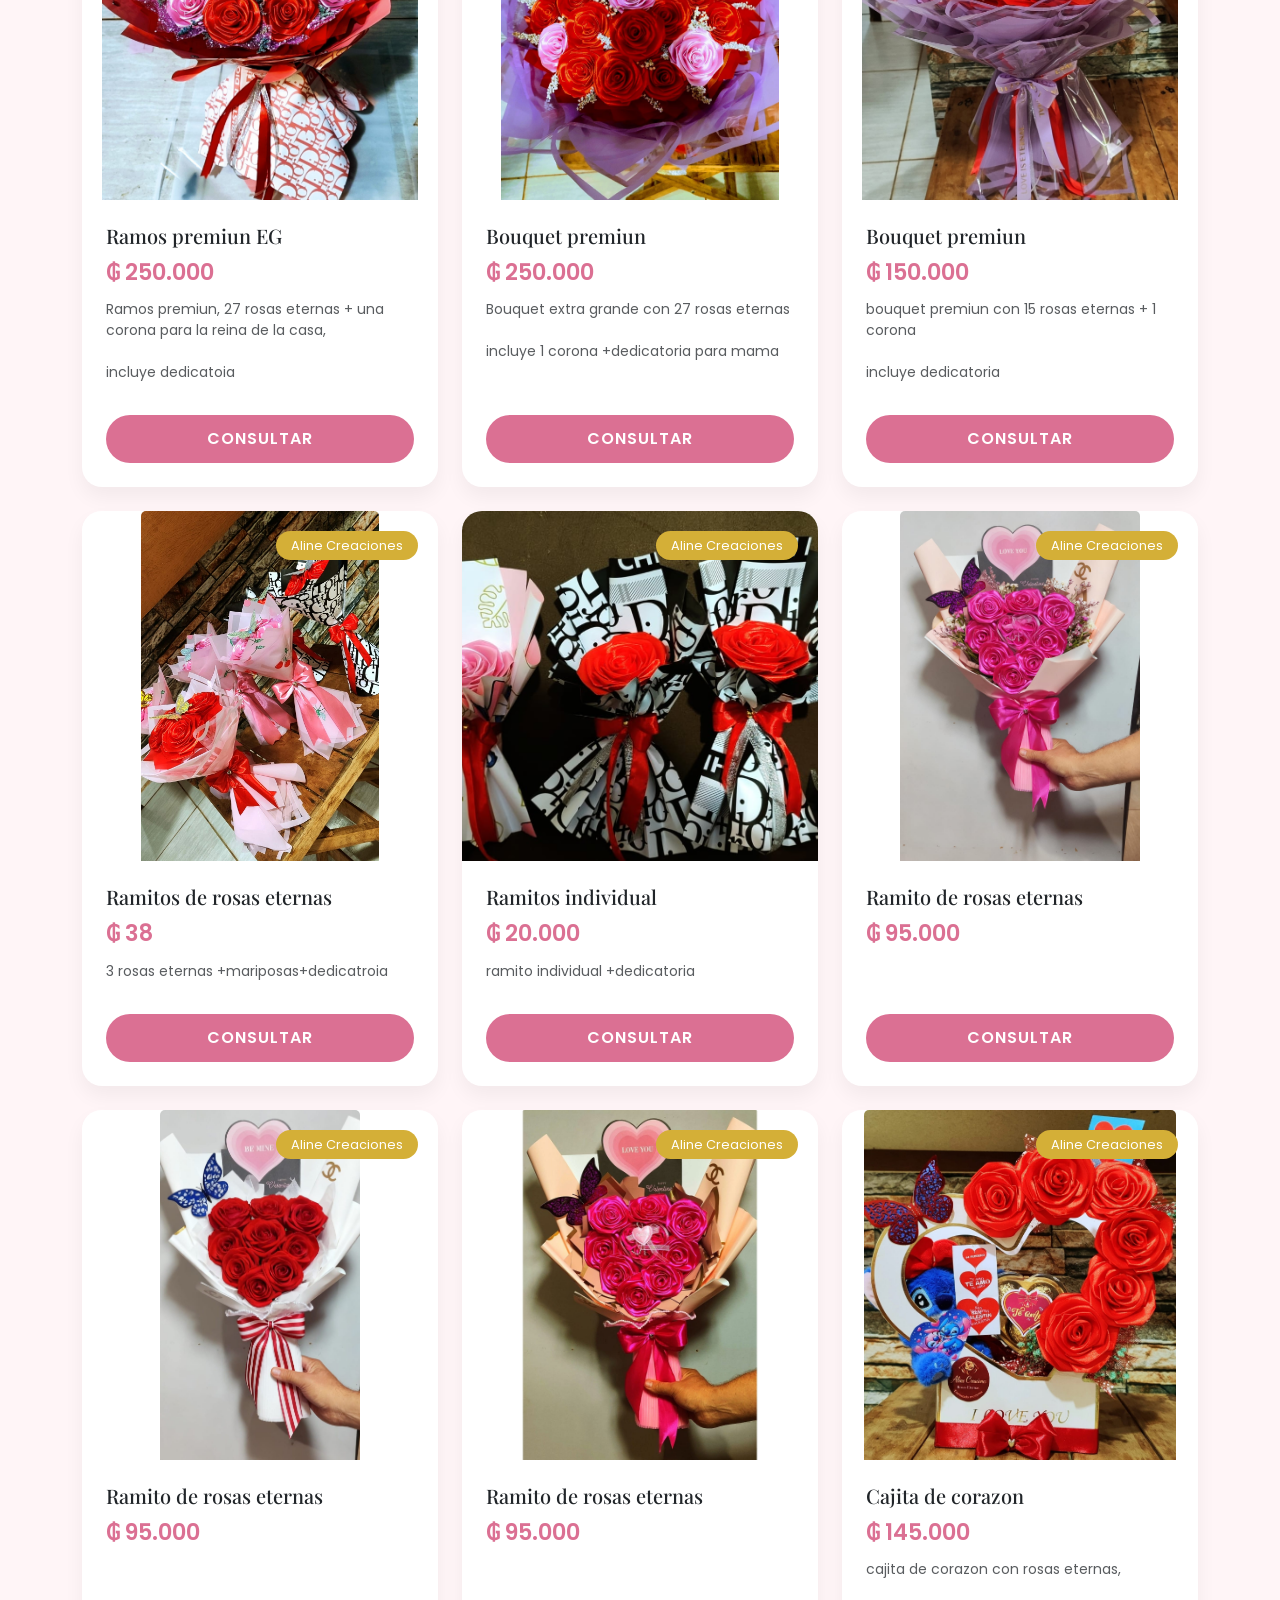
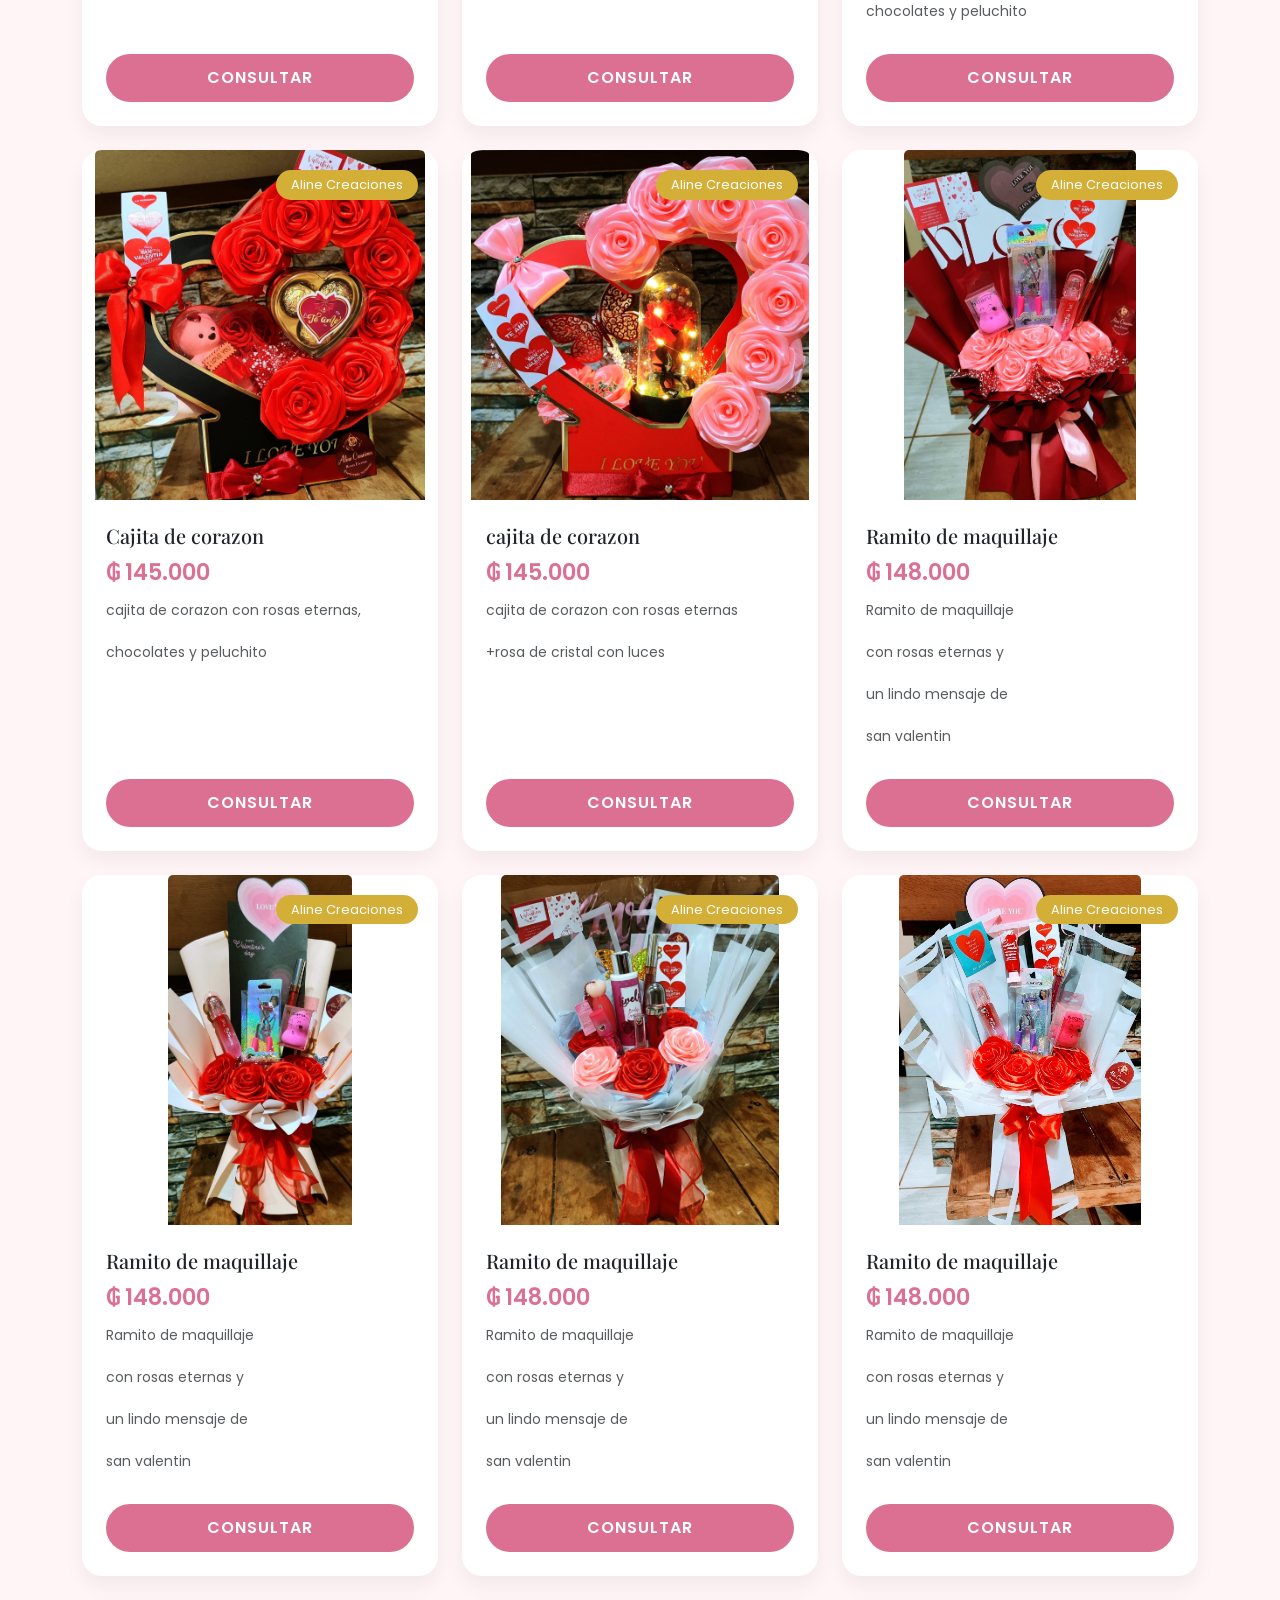
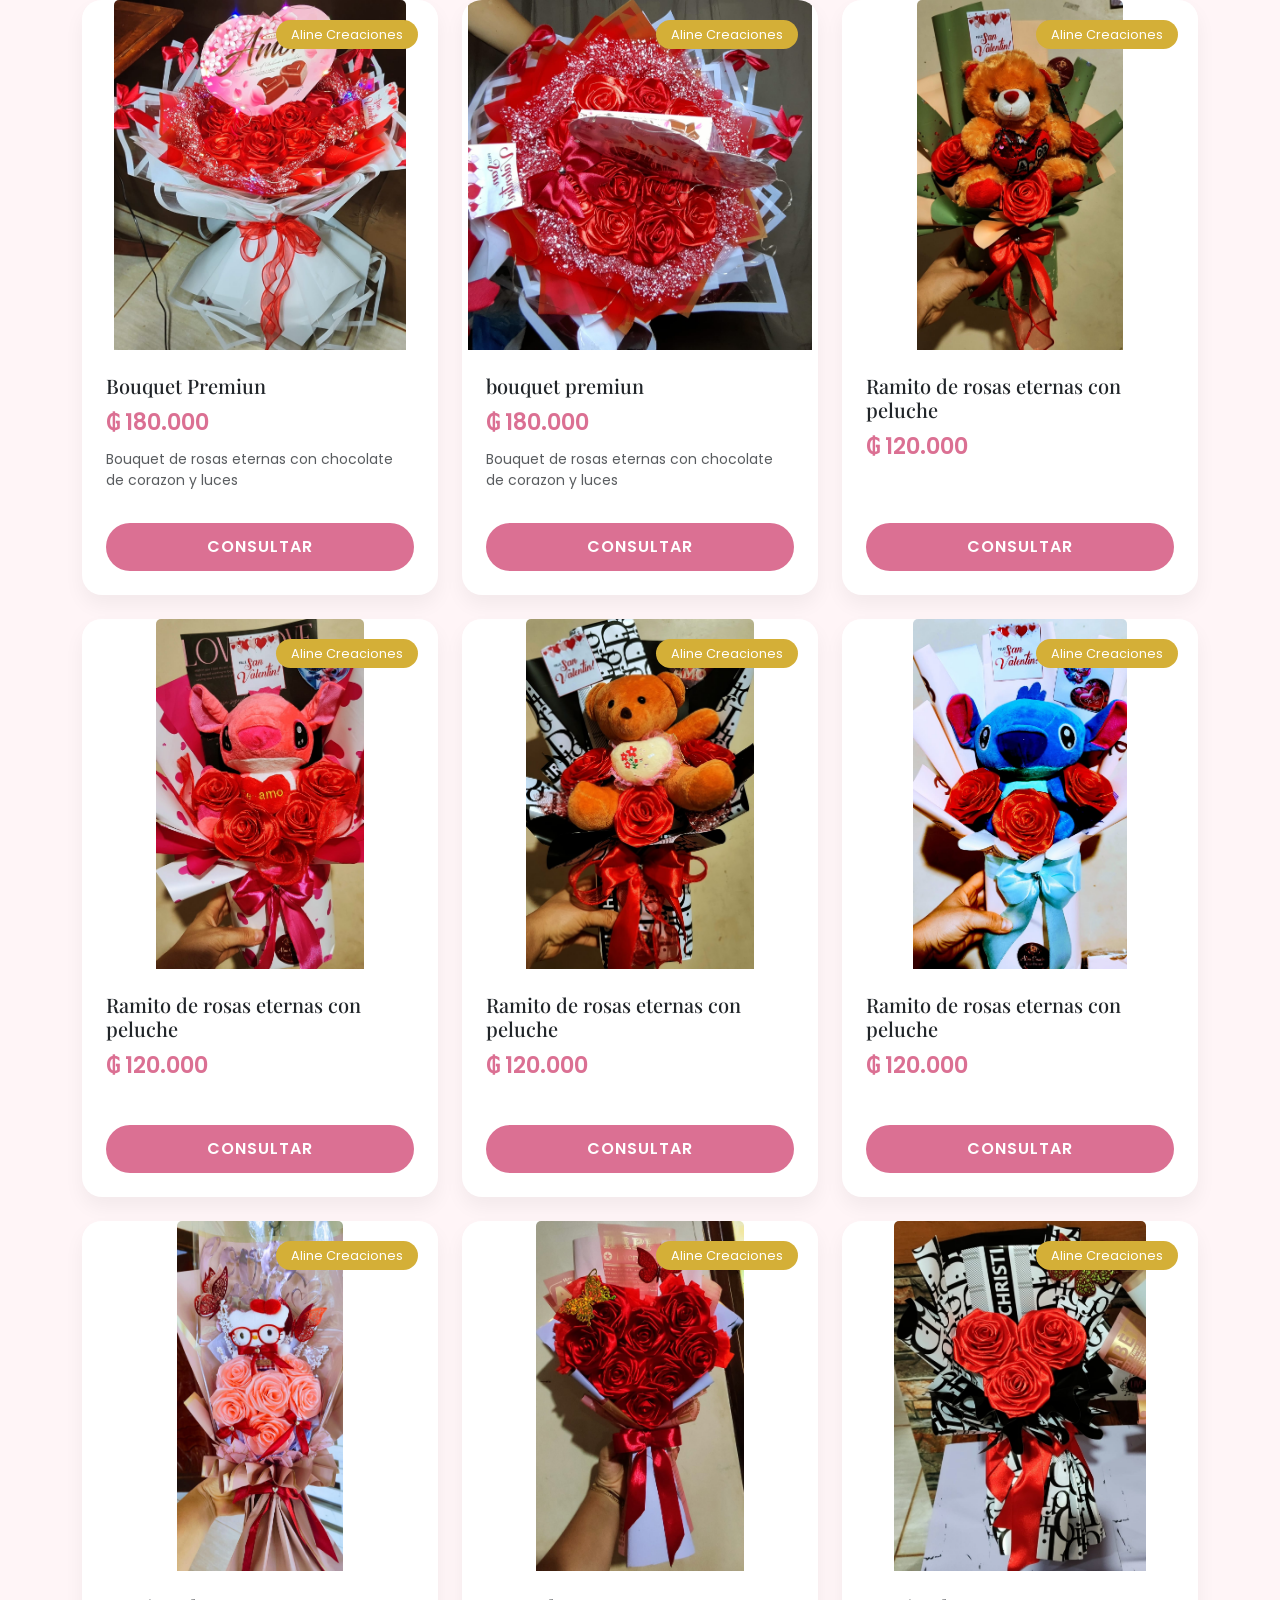
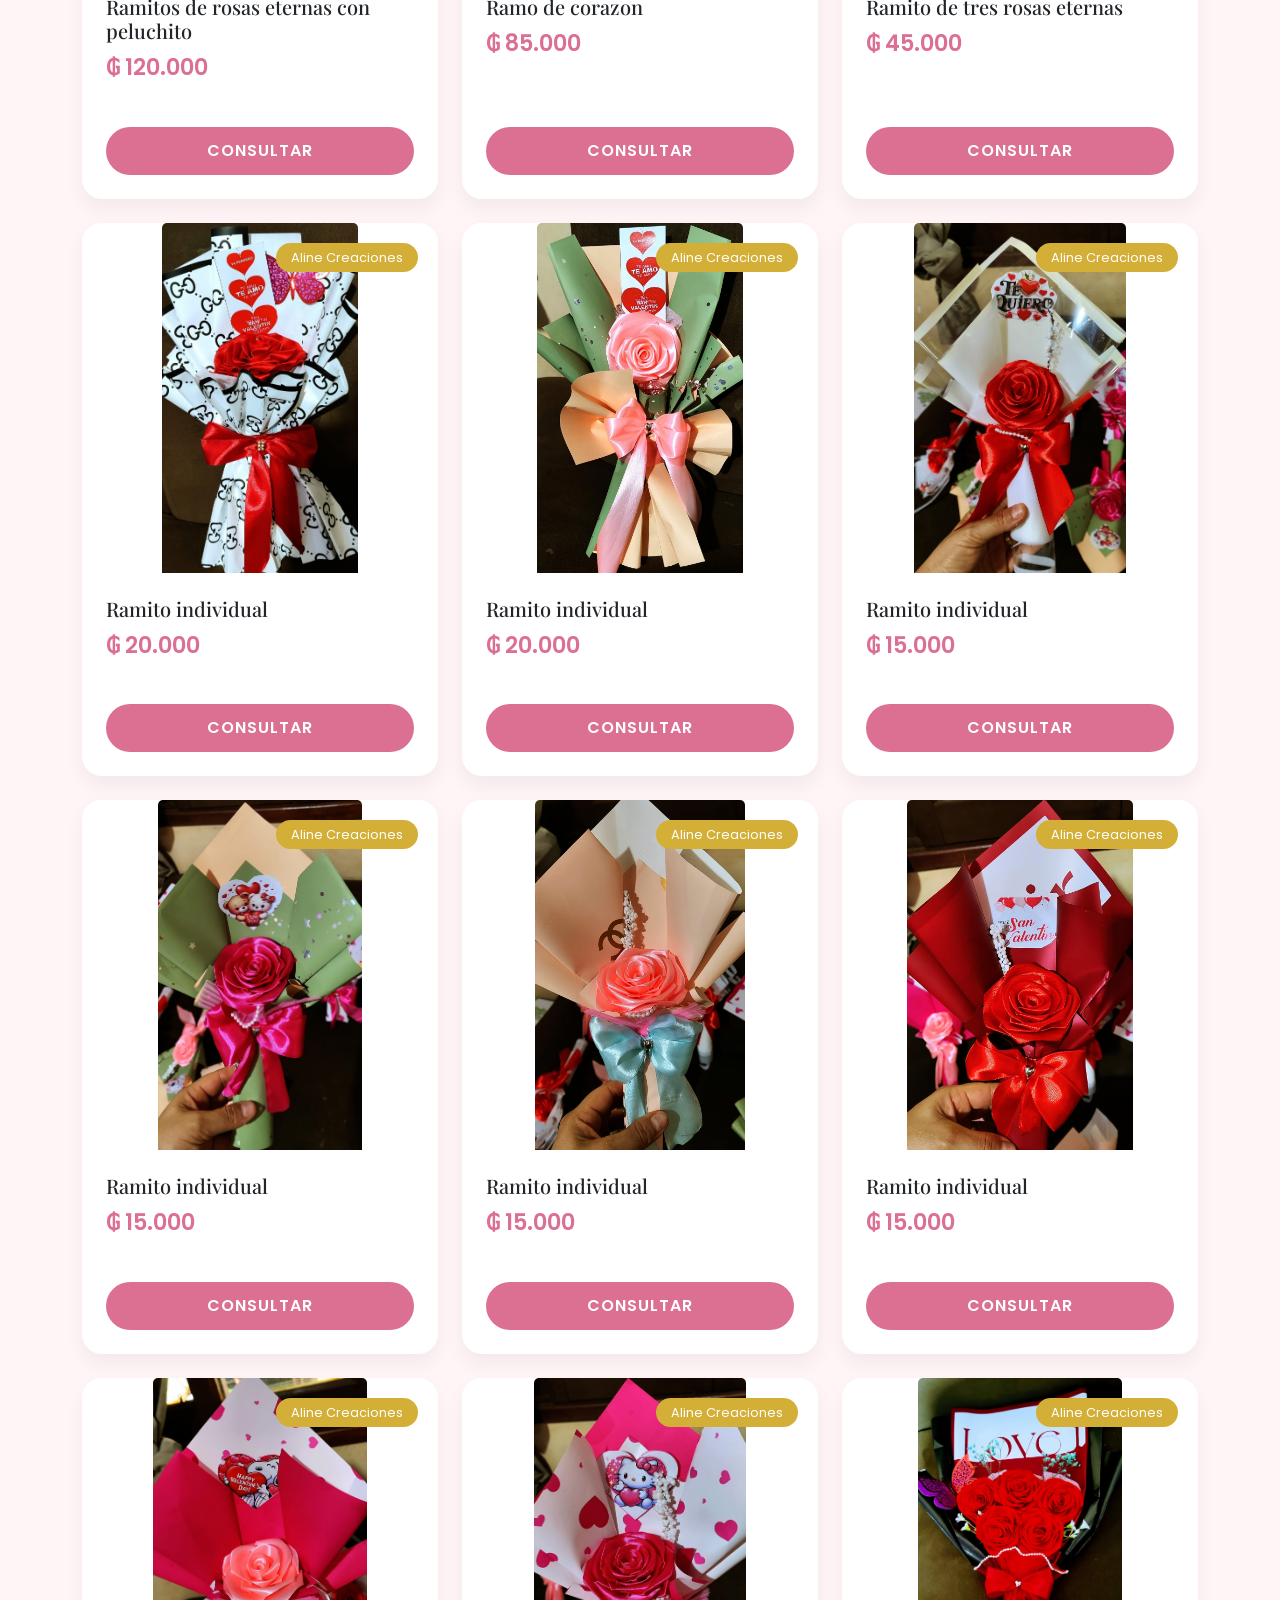
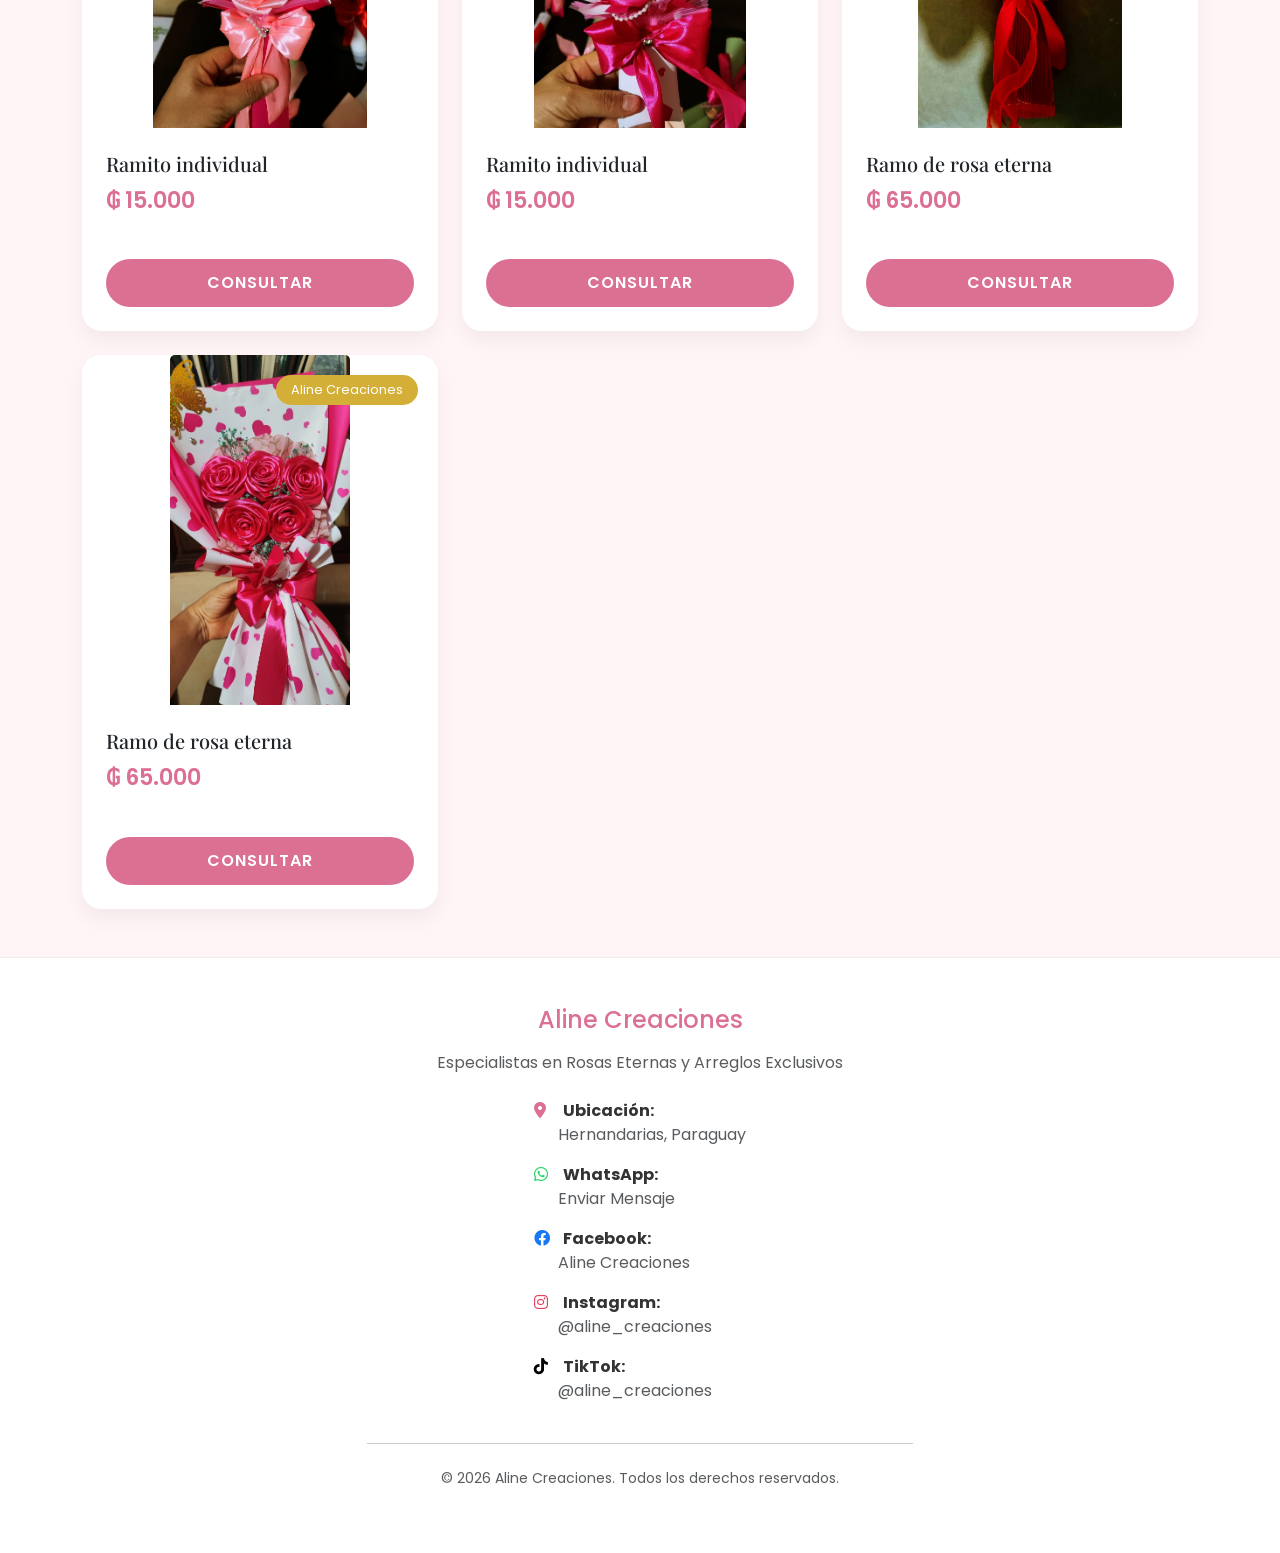
==== commit 7103d0d7: "dia de la madre" ====
--- a/index.html
+++ b/index.html
@@ -7,9 +7,6 @@
     <link href="https://cdn.jsdelivr.net/npm/bootstrap@5.3.0/dist/css/bootstrap.min.css" rel="stylesheet">
     <link href="https://fonts.googleapis.com/css2?family=Playfair+Display:wght@700&family=Poppins:wght@300;400;600&display=swap" rel="stylesheet">
     <link rel="stylesheet" href="https://cdnjs.cloudflare.com/ajax/libs/font-awesome/6.0.0/css/all.min.css">
-    <link rel="icon" href="favicons/favicon.ico" > 
-     <link rel="apple-touch-icon" href="favicons/apple-touch-icon.png"> 
-<link rel="manifest" href="favicons/manifest.webmanifest">
     <style>
         :root {
             --rosa-principal: #db7093;
@@ -68,7 +65,7 @@
             height: auto;
             /*object-fit: contain;*/ /* Muestra la imagen completa sin zoom */
             transition: transform 0.5s;
-        }*/
+        }
         
         /* ----------------------------------------- */
         .card:hover {
@@ -148,12 +145,308 @@
                 <div class="card h-100">
                     <!--<div class="position-relative">-->
                     <div class="img-wrapper">
+                        <img src="fotos/gs_002.jpeg" class="card-img-top" alt="Girasol Grande ">
+                        <span class="badge-new">Aline Creaciones</span>
+                    </div>
+                    <div class="card-body d-flex flex-column p-4">
+                        <h5 class="card-title mb-2">Girasol Grande </h5>
+                        <span class="price-tag">₲ 48.500</span>
+                        <p class="card-text text-muted small flex-grow-1" style="white-space: pre-line;">1 Girasol grande+mini margaritas+
+incluye una dedicatoria</p>
+                        <a href="https://wa.me/595975846445" class="btn-whatsapp mt-3">Consultar</a>
+                    </div>
+                </div>
+            </div>
+        
+            <div class="col-md-6 col-lg-4">
+                <div class="card h-100">
+                    <!--<div class="position-relative">-->
+                    <div class="img-wrapper">
+                        <img src="fotos/gs_003.jpeg" class="card-img-top" alt="Girasol grande">
+                        <span class="badge-new">Aline Creaciones</span>
+                    </div>
+                    <div class="card-body d-flex flex-column p-4">
+                        <h5 class="card-title mb-2">Girasol grande</h5>
+                        <span class="price-tag">₲ 48.500</span>
+                        <p class="card-text text-muted small flex-grow-1" style="white-space: pre-line;">1 girasol grande+mini margaritas+
+incluye una dedicatoria</p>
+                        <a href="https://wa.me/595975846445" class="btn-whatsapp mt-3">Consultar</a>
+                    </div>
+                </div>
+            </div>
+        
+            <div class="col-md-6 col-lg-4">
+                <div class="card h-100">
+                    <!--<div class="position-relative">-->
+                    <div class="img-wrapper">
+                        <img src="fotos/gs_001.jpeg" class="card-img-top" alt="Girasol chico ">
+                        <span class="badge-new">Aline Creaciones</span>
+                    </div>
+                    <div class="card-body d-flex flex-column p-4">
+                        <h5 class="card-title mb-2">Girasol chico </h5>
+                        <span class="price-tag">₲ 35.000</span>
+                        <p class="card-text text-muted small flex-grow-1" style="white-space: pre-line;">1 girasol chico+
+incluye una dedicatoria</p>
+                        <a href="https://wa.me/595975846445" class="btn-whatsapp mt-3">Consultar</a>
+                    </div>
+                </div>
+            </div>
+        
+            <div class="col-md-6 col-lg-4">
+                <div class="card h-100">
+                    <!--<div class="position-relative">-->
+                    <div class="img-wrapper">
+                        <img src="fotos/gs_004.jpeg" class="card-img-top" alt="girasol chico">
+                        <span class="badge-new">Aline Creaciones</span>
+                    </div>
+                    <div class="card-body d-flex flex-column p-4">
+                        <h5 class="card-title mb-2">girasol chico</h5>
+                        <span class="price-tag">₲ 35.000</span>
+                        <p class="card-text text-muted small flex-grow-1" style="white-space: pre-line;">1 Girasol chico +
+incluye una dedicatoria</p>
+                        <a href="https://wa.me/595975846445" class="btn-whatsapp mt-3">Consultar</a>
+                    </div>
+                </div>
+            </div>
+        
+            <div class="col-md-6 col-lg-4">
+                <div class="card h-100">
+                    <!--<div class="position-relative">-->
+                    <div class="img-wrapper">
+                        <img src="fotos/gs_005.jpeg" class="card-img-top" alt="girasol chico">
+                        <span class="badge-new">Aline Creaciones</span>
+                    </div>
+                    <div class="card-body d-flex flex-column p-4">
+                        <h5 class="card-title mb-2">girasol chico</h5>
+                        <span class="price-tag">₲ 35.000</span>
+                        <p class="card-text text-muted small flex-grow-1" style="white-space: pre-line;">1 Girasol chico + dedicatoria</p>
+                        <a href="https://wa.me/595975846445" class="btn-whatsapp mt-3">Consultar</a>
+                    </div>
+                </div>
+            </div>
+        
+            <div class="col-md-6 col-lg-4">
+                <div class="card h-100">
+                    <!--<div class="position-relative">-->
+                    <div class="img-wrapper">
+                        <img src="fotos/gs_006.jpeg" class="card-img-top" alt="Ramos de girasol">
+                        <span class="badge-new">Aline Creaciones</span>
+                    </div>
+                    <div class="card-body d-flex flex-column p-4">
+                        <h5 class="card-title mb-2">Ramos de girasol</h5>
+                        <span class="price-tag">₲ 85.000</span>
+                        <p class="card-text text-muted small flex-grow-1" style="white-space: pre-line;">3 Girasol chico +dedicatoria</p>
+                        <a href="https://wa.me/595975846445" class="btn-whatsapp mt-3">Consultar</a>
+                    </div>
+                </div>
+            </div>
+        
+            <div class="col-md-6 col-lg-4">
+                <div class="card h-100">
+                    <!--<div class="position-relative">-->
+                    <div class="img-wrapper">
+                        <img src="fotos/gs_007.jpeg" class="card-img-top" alt="Ramos de girasol ">
+                        <span class="badge-new">Aline Creaciones</span>
+                    </div>
+                    <div class="card-body d-flex flex-column p-4">
+                        <h5 class="card-title mb-2">Ramos de girasol </h5>
+                        <span class="price-tag">₲ 85.000</span>
+                        <p class="card-text text-muted small flex-grow-1" style="white-space: pre-line;">2 girasoles+mini margaritas+abejita+
+incluye 1 dedicatoria</p>
+                        <a href="https://wa.me/595975846445" class="btn-whatsapp mt-3">Consultar</a>
+                    </div>
+                </div>
+            </div>
+        
+            <div class="col-md-6 col-lg-4">
+                <div class="card h-100">
+                    <!--<div class="position-relative">-->
+                    <div class="img-wrapper">
+                        <img src="fotos/tp_002.jpeg" class="card-img-top" alt="Ramos de Lirios ">
+                        <span class="badge-new">Aline Creaciones</span>
+                    </div>
+                    <div class="card-body d-flex flex-column p-4">
+                        <h5 class="card-title mb-2">Ramos de Lirios </h5>
+                        <span class="price-tag">₲ 125.000</span>
+                        <p class="card-text text-muted small flex-grow-1" style="white-space: pre-line;">3 lirios + 1 tulipan+mini margaritas+
+incluye dedicatoria</p>
+                        <a href="https://wa.me/595975846445" class="btn-whatsapp mt-3">Consultar</a>
+                    </div>
+                </div>
+            </div>
+        
+            <div class="col-md-6 col-lg-4">
+                <div class="card h-100">
+                    <!--<div class="position-relative">-->
+                    <div class="img-wrapper">
+                        <img src="fotos/tp_006.jpeg" class="card-img-top" alt="ramos de lirios">
+                        <span class="badge-new">Aline Creaciones</span>
+                    </div>
+                    <div class="card-body d-flex flex-column p-4">
+                        <h5 class="card-title mb-2">ramos de lirios</h5>
+                        <span class="price-tag">₲ 125.000</span>
+                        <p class="card-text text-muted small flex-grow-1" style="white-space: pre-line;">3 lirios + 1 tulipan+mini margaritas+
+incluye dedicatorias</p>
+                        <a href="https://wa.me/595975846445" class="btn-whatsapp mt-3">Consultar</a>
+                    </div>
+                </div>
+            </div>
+        
+            <div class="col-md-6 col-lg-4">
+                <div class="card h-100">
+                    <!--<div class="position-relative">-->
+                    <div class="img-wrapper">
+                        <img src="fotos/tp_002.jpeg" class="card-img-top" alt="Ramos de lirios">
+                        <span class="badge-new">Aline Creaciones</span>
+                    </div>
+                    <div class="card-body d-flex flex-column p-4">
+                        <h5 class="card-title mb-2">Ramos de lirios</h5>
+                        <span class="price-tag">₲ 125.000</span>
+                        <p class="card-text text-muted small flex-grow-1" style="white-space: pre-line;">3 lirios + 1 tulipan+mini margaritas+
+incluye dedicatorias</p>
+                        <a href="https://wa.me/595975846445" class="btn-whatsapp mt-3">Consultar</a>
+                    </div>
+                </div>
+            </div>
+        
+            <div class="col-md-6 col-lg-4">
+                <div class="card h-100">
+                    <!--<div class="position-relative">-->
+                    <div class="img-wrapper">
+                        <img src="fotos/tp_005.jpeg" class="card-img-top" alt="Ramito de lirios">
+                        <span class="badge-new">Aline Creaciones</span>
+                    </div>
+                    <div class="card-body d-flex flex-column p-4">
+                        <h5 class="card-title mb-2">Ramito de lirios</h5>
+                        <span class="price-tag">₲ 45.000</span>
+                        <p class="card-text text-muted small flex-grow-1" style="white-space: pre-line;">2 lirioss + mini margaritas+
+incluye dedicatoria</p>
+                        <a href="https://wa.me/595975846445" class="btn-whatsapp mt-3">Consultar</a>
+                    </div>
+                </div>
+            </div>
+        
+            <div class="col-md-6 col-lg-4">
+                <div class="card h-100">
+                    <!--<div class="position-relative">-->
+                    <div class="img-wrapper">
+                        <img src="fotos/tp_001.jpeg" class="card-img-top" alt="Ramito individual">
+                        <span class="badge-new">Aline Creaciones</span>
+                    </div>
+                    <div class="card-body d-flex flex-column p-4">
+                        <h5 class="card-title mb-2">Ramito individual</h5>
+                        <span class="price-tag">₲ 25.000</span>
+                        <p class="card-text text-muted small flex-grow-1" style="white-space: pre-line;">1 lirio + mini margaritas+dedicatoria</p>
+                        <a href="https://wa.me/595975846445" class="btn-whatsapp mt-3">Consultar</a>
+                    </div>
+                </div>
+            </div>
+        
+            <div class="col-md-6 col-lg-4">
+                <div class="card h-100">
+                    <!--<div class="position-relative">-->
+                    <div class="img-wrapper">
+                        <img src="fotos/re_001.jpeg" class="card-img-top" alt="Ramos premiun EG">
+                        <span class="badge-new">Aline Creaciones</span>
+                    </div>
+                    <div class="card-body d-flex flex-column p-4">
+                        <h5 class="card-title mb-2">Ramos premiun EG</h5>
+                        <span class="price-tag">₲ 250.000</span>
+                        <p class="card-text text-muted small flex-grow-1" style="white-space: pre-line;">Ramos premiun, 27 rosas eternas + una corona para la reina de la casa,+
+incluye dedicatoia</p>
+                        <a href="https://wa.me/595975846445" class="btn-whatsapp mt-3">Consultar</a>
+                    </div>
+                </div>
+            </div>
+        
+            <div class="col-md-6 col-lg-4">
+                <div class="card h-100">
+                    <!--<div class="position-relative">-->
+                    <div class="img-wrapper">
+                        <img src="fotos/re_007.jpeg" class="card-img-top" alt="Bouquet  premiun ">
+                        <span class="badge-new">Aline Creaciones</span>
+                    </div>
+                    <div class="card-body d-flex flex-column p-4">
+                        <h5 class="card-title mb-2">Bouquet  premiun </h5>
+                        <span class="price-tag">₲ 250.000</span>
+                        <p class="card-text text-muted small flex-grow-1" style="white-space: pre-line;">Bouquet  extra grande con 27 rosas eternas +
+incluye 1 corona +dedicatoria para mama</p>
+                        <a href="https://wa.me/595975846445" class="btn-whatsapp mt-3">Consultar</a>
+                    </div>
+                </div>
+            </div>
+        
+            <div class="col-md-6 col-lg-4">
+                <div class="card h-100">
+                    <!--<div class="position-relative">-->
+                    <div class="img-wrapper">
+                        <img src="fotos/re_003.jpeg" class="card-img-top" alt="Bouquet premiun ">
+                        <span class="badge-new">Aline Creaciones</span>
+                    </div>
+                    <div class="card-body d-flex flex-column p-4">
+                        <h5 class="card-title mb-2">Bouquet premiun </h5>
+                        <span class="price-tag">₲ 150.000</span>
+                        <p class="card-text text-muted small flex-grow-1" style="white-space: pre-line;">bouquet premiun con 15 rosas eternas + 1 corona+
+incluye dedicatoria</p>
+                        <a href="https://wa.me/595975846445" class="btn-whatsapp mt-3">Consultar</a>
+                    </div>
+                </div>
+            </div>
+        
+            <div class="col-md-6 col-lg-4">
+                <div class="card h-100">
+                    <!--<div class="position-relative">-->
+                    <div class="img-wrapper">
+                        <img src="fotos/re_004.jpeg" class="card-img-top" alt="Ramitos de rosas eternas ">
+                        <span class="badge-new">Aline Creaciones</span>
+                    </div>
+                    <div class="card-body d-flex flex-column p-4">
+                        <h5 class="card-title mb-2">Ramitos de rosas eternas </h5>
+                        <span class="price-tag">₲ 38</span>
+                        <p class="card-text text-muted small flex-grow-1" style="white-space: pre-line;">3 rosas eternas +mariposas+dedicatroia</p>
+                        <a href="https://wa.me/595975846445" class="btn-whatsapp mt-3">Consultar</a>
+                    </div>
+                </div>
+            </div>
+        
+            <div class="col-md-6 col-lg-4">
+                <div class="card h-100">
+                    <!--<div class="position-relative">-->
+                    <div class="img-wrapper">
+                        <img src="fotos/re_006.jpeg" class="card-img-top" alt="Ramitos individual">
+                        <span class="badge-new">Aline Creaciones</span>
+                    </div>
+                    <div class="card-body d-flex flex-column p-4">
+                        <h5 class="card-title mb-2">Ramitos individual</h5>
+                        <span class="price-tag">₲ 20.000</span>
+                        <p class="card-text text-muted small flex-grow-1" style="white-space: pre-line;">ramito individual +dedicatoria</p>
+                        <a href="https://wa.me/595975846445" class="btn-whatsapp mt-3">Consultar</a>
+                    </div>
+                </div>
+            </div>
+        
+            <div class="col-md-6 col-lg-4">
+                <div class="card h-100">
+                    <!--<div class="position-relative">-->
+                    <div class="img-wrapper">
                         <img src="fotos/opt1.jpeg" class="card-img-top" alt="Ramito de rosas eternas ">
                         <span class="badge-new">Aline Creaciones</span>
                     </div>
                     <div class="card-body d-flex flex-column p-4">
                         <h5 class="card-title mb-2">Ramito de rosas eternas </h5>
-                        <span class="price-tag">₲ 115.000</span>
+                        <span class="price-tag">₲ 95.000</span>
                         <p class="card-text text-muted small flex-grow-1" style="white-space: pre-line;"></p>
                         <a href="https://wa.me/595975846445" class="btn-whatsapp mt-3">Consultar</a>
                     </div>
@@ -169,7 +462,7 @@
                     </div>
                     <div class="card-body d-flex flex-column p-4">
                         <h5 class="card-title mb-2">Ramito de rosas eternas</h5>
-                        <span class="price-tag">₲ 115.000</span>
+                        <span class="price-tag">₲ 95.000</span>
                         <p class="card-text text-muted small flex-grow-1" style="white-space: pre-line;"></p>
                         <a href="https://wa.me/595975846445" class="btn-whatsapp mt-3">Consultar</a>
                     </div>
@@ -185,7 +478,7 @@
                     </div>
                     <div class="card-body d-flex flex-column p-4">
                         <h5 class="card-title mb-2">Ramito de rosas eternas</h5>
-                        <span class="price-tag">₲ 115.000</span>
+                        <span class="price-tag">₲ 95.000</span>
                         <p class="card-text text-muted small flex-grow-1" style="white-space: pre-line;"></p>
                         <a href="https://wa.me/595975846445" class="btn-whatsapp mt-3">Consultar</a>
                     </div>
@@ -201,8 +494,8 @@
                     </div>
                     <div class="card-body d-flex flex-column p-4">
                         <h5 class="card-title mb-2">Cajita de corazon </h5>
-                        <span class="price-tag">₲ 160.000</span>
-                        <p class="card-text text-muted small flex-grow-1" style="white-space: pre-line;">cajita de corazon con rosas eternas,
+                        <span class="price-tag">₲ 145.000</span>
+                        <p class="card-text text-muted small flex-grow-1" style="white-space: pre-line;">cajita de corazon con rosas eternas, 
 chocolates y peluchito</p>
                         <a href="https://wa.me/595975846445" class="btn-whatsapp mt-3">Consultar</a>
@@ -219,8 +512,8 @@
                     </div>
                     <div class="card-body d-flex flex-column p-4">
                         <h5 class="card-title mb-2">Cajita de corazon</h5>
-                        <span class="price-tag">₲ 160.000</span>
-                        <p class="card-text text-muted small flex-grow-1" style="white-space: pre-line;">cajita de corazon con rosas eternas,
+                        <span class="price-tag">₲ 145.000</span>
+                        <p class="card-text text-muted small flex-grow-1" style="white-space: pre-line;">cajita de corazon con rosas eternas, 
 chocolates y peluchito</p>
                         <a href="https://wa.me/595975846445" class="btn-whatsapp mt-3">Consultar</a>
@@ -237,8 +530,8 @@
                     </div>
                     <div class="card-body d-flex flex-column p-4">
                         <h5 class="card-title mb-2">cajita de corazon</h5>
-                        <span class="price-tag">₲ 160.000</span>
-                        <p class="card-text text-muted small flex-grow-1" style="white-space: pre-line;">cajita de corazon con rosas eternas 
+                        <span class="price-tag">₲ 145.000</span>
+                        <p class="card-text text-muted small flex-grow-1" style="white-space: pre-line;">cajita de corazon con rosas eternas  
 +rosa de cristal con luces</p>
                         <a href="https://wa.me/595975846445" class="btn-whatsapp mt-3">Consultar</a>
@@ -255,12 +548,12 @@
                     </div>
                     <div class="card-body d-flex flex-column p-4">
                         <h5 class="card-title mb-2">Ramito de maquillaje </h5>
-                        <span class="price-tag">₲ 165.000</span>
-                        <p class="card-text text-muted small flex-grow-1" style="white-space: pre-line;">Ramito de maquillaje 
-
-con rosas eternas y 
-
-un lindo mensaje de 
+                        <span class="price-tag">₲ 148.000</span>
+                        <p class="card-text text-muted small flex-grow-1" style="white-space: pre-line;">Ramito de maquillaje +
+con rosas eternas y +
+un lindo mensaje de  
 san valentin</p>
                         <a href="https://wa.me/595975846445" class="btn-whatsapp mt-3">Consultar</a>
@@ -277,12 +570,12 @@
                     </div>
                     <div class="card-body d-flex flex-column p-4">
                         <h5 class="card-title mb-2">Ramito de maquillaje</h5>
-                        <span class="price-tag">₲ 165.000</span>
-                        <p class="card-text text-muted small flex-grow-1" style="white-space: pre-line;">Ramito de maquillaje 
-
-con rosas eternas y 
-
-un lindo mensaje de 
+                        <span class="price-tag">₲ 148.000</span>
+                        <p class="card-text text-muted small flex-grow-1" style="white-space: pre-line;">Ramito de maquillaje +
+con rosas eternas y +
+un lindo mensaje de  
 san valentin</p>
                         <a href="https://wa.me/595975846445" class="btn-whatsapp mt-3">Consultar</a>
@@ -299,12 +592,12 @@
                     </div>
                     <div class="card-body d-flex flex-column p-4">
                         <h5 class="card-title mb-2">Ramito de maquillaje</h5>
-                        <span class="price-tag">₲ 165.000</span>
-                        <p class="card-text text-muted small flex-grow-1" style="white-space: pre-line;">Ramito de maquillaje 
-
-con rosas eternas y 
-
-un lindo mensaje de 
+                        <span class="price-tag">₲ 148.000</span>
+                        <p class="card-text text-muted small flex-grow-1" style="white-space: pre-line;">Ramito de maquillaje +
+con rosas eternas y +
+un lindo mensaje de  
 san valentin</p>
                         <a href="https://wa.me/595975846445" class="btn-whatsapp mt-3">Consultar</a>
@@ -321,12 +614,12 @@
                     </div>
                     <div class="card-body d-flex flex-column p-4">
                         <h5 class="card-title mb-2">Ramito de maquillaje</h5>
-                        <span class="price-tag">₲ 165.000</span>
-                        <p class="card-text text-muted small flex-grow-1" style="white-space: pre-line;">Ramito de maquillaje 
-
-con rosas eternas y 
-
-un lindo mensaje de 
+                        <span class="price-tag">₲ 148.000</span>
+                        <p class="card-text text-muted small flex-grow-1" style="white-space: pre-line;">Ramito de maquillaje +
+con rosas eternas y +
+un lindo mensaje de  
 san valentin</p>
                         <a href="https://wa.me/595975846445" class="btn-whatsapp mt-3">Consultar</a>
@@ -343,7 +636,7 @@
                     </div>
                     <div class="card-body d-flex flex-column p-4">
                         <h5 class="card-title mb-2">Bouquet Premiun</h5>
-                        <span class="price-tag">₲ 198.500</span>
+                        <span class="price-tag">₲ 180.000</span>
                         <p class="card-text text-muted small flex-grow-1" style="white-space: pre-line;">Bouquet de rosas eternas con chocolate de corazon y luces</p>
                         <a href="https://wa.me/595975846445" class="btn-whatsapp mt-3">Consultar</a>
                     </div>
@@ -359,7 +652,7 @@
                     </div>
                     <div class="card-body d-flex flex-column p-4">
                         <h5 class="card-title mb-2">bouquet premiun</h5>
-                        <span class="price-tag">₲ 198.500</span>
+                        <span class="price-tag">₲ 180.000</span>
                         <p class="card-text text-muted small flex-grow-1" style="white-space: pre-line;">Bouquet de rosas eternas con chocolate de corazon y luces</p>
                         <a href="https://wa.me/595975846445" class="btn-whatsapp mt-3">Consultar</a>
                     </div>
@@ -375,7 +668,7 @@
                     </div>
                     <div class="card-body d-flex flex-column p-4">
                         <h5 class="card-title mb-2">Ramito de rosas eternas con peluche</h5>
-                        <span class="price-tag">₲ 130.000</span>
+                        <span class="price-tag">₲ 120.000</span>
                         <p class="card-text text-muted small flex-grow-1" style="white-space: pre-line;"></p>
                         <a href="https://wa.me/595975846445" class="btn-whatsapp mt-3">Consultar</a>
                     </div>
@@ -391,7 +684,7 @@
                     </div>
                     <div class="card-body d-flex flex-column p-4">
                         <h5 class="card-title mb-2">Ramito de rosas eternas con peluche</h5>
-                        <span class="price-tag">₲ 130.000</span>
+                        <span class="price-tag">₲ 120.000</span>
                         <p class="card-text text-muted small flex-grow-1" style="white-space: pre-line;"></p>
                         <a href="https://wa.me/595975846445" class="btn-whatsapp mt-3">Consultar</a>
                     </div>
@@ -407,7 +700,7 @@
                     </div>
                     <div class="card-body d-flex flex-column p-4">
                         <h5 class="card-title mb-2">Ramito de rosas eternas con peluche</h5>
-                        <span class="price-tag">₲ 130.000</span>
+                        <span class="price-tag">₲ 120.000</span>
                         <p class="card-text text-muted small flex-grow-1" style="white-space: pre-line;"></p>
                         <a href="https://wa.me/595975846445" class="btn-whatsapp mt-3">Consultar</a>
                     </div>
@@ -423,7 +716,7 @@
                     </div>
                     <div class="card-body d-flex flex-column p-4">
                         <h5 class="card-title mb-2">Ramito de rosas eternas con peluche</h5>
-                        <span class="price-tag">₲ 130.000</span>
+                        <span class="price-tag">₲ 120.000</span>
                         <p class="card-text text-muted small flex-grow-1" style="white-space: pre-line;"></p>
                         <a href="https://wa.me/595975846445" class="btn-whatsapp mt-3">Consultar</a>
                     </div>
@@ -439,7 +732,7 @@
                     </div>
                     <div class="card-body d-flex flex-column p-4">
                         <h5 class="card-title mb-2">Ramitos de rosas eternas con peluchito</h5>
-                        <span class="price-tag">₲ 130.000</span>
+                        <span class="price-tag">₲ 120.000</span>
                         <p class="card-text text-muted small flex-grow-1" style="white-space: pre-line;"></p>
                         <a href="https://wa.me/595975846445" class="btn-whatsapp mt-3">Consultar</a>
                     </div>
@@ -455,7 +748,7 @@
                     </div>
                     <div class="card-body d-flex flex-column p-4">
                         <h5 class="card-title mb-2">Ramo de corazon </h5>
-                        <span class="price-tag">₲ 115.000</span>
+                        <span class="price-tag">₲ 85.000</span>
                         <p class="card-text text-muted small flex-grow-1" style="white-space: pre-line;"></p>
                         <a href="https://wa.me/595975846445" class="btn-whatsapp mt-3">Consultar</a>
                     </div>
@@ -487,7 +780,7 @@
                     </div>
                     <div class="card-body d-flex flex-column p-4">
                         <h5 class="card-title mb-2">Ramito individual</h5>
-                        <span class="price-tag">₲ 30.000</span>
+                        <span class="price-tag">₲ 20.000</span>
                         <p class="card-text text-muted small flex-grow-1" style="white-space: pre-line;"></p>
                         <a href="https://wa.me/595975846445" class="btn-whatsapp mt-3">Consultar</a>
                     </div>
@@ -499,22 +792,6 @@
                     <!--<div class="position-relative">-->
                     <div class="img-wrapper">
                         <img src="fotos/optionindividual6.jpeg" class="card-img-top" alt="Ramito individual">
-                        <span class="badge-new">Aline Creaciones</span>
-                    </div>
-                    <div class="card-body d-flex flex-column p-4">
-                        <h5 class="card-title mb-2">Ramito individual</h5>
-                        <span class="price-tag">₲ 30.000</span>
-                        <p class="card-text text-muted small flex-grow-1" style="white-space: pre-line;"></p>
-                        <a href="https://wa.me/595975846445" class="btn-whatsapp mt-3">Consultar</a>
-                    </div>
-                </div>
-            </div>
-        
-            <div class="col-md-6 col-lg-4">
-                <div class="card h-100">
-                    <!--<div class="position-relative">-->
-                    <div class="img-wrapper">
-                        <img src="fotos/optionindividual12.jpeg" class="card-img-top" alt="Ramito individual">
                         <span class="badge-new">Aline Creaciones</span>
                     </div>
                     <div class="card-body d-flex flex-column p-4">
@@ -530,12 +807,28 @@
                 <div class="card h-100">
                     <!--<div class="position-relative">-->
                     <div class="img-wrapper">
+                        <img src="fotos/optionindividual12.jpeg" class="card-img-top" alt="Ramito individual">
+                        <span class="badge-new">Aline Creaciones</span>
+                    </div>
+                    <div class="card-body d-flex flex-column p-4">
+                        <h5 class="card-title mb-2">Ramito individual</h5>
+                        <span class="price-tag">₲ 15.000</span>
+                        <p class="card-text text-muted small flex-grow-1" style="white-space: pre-line;"></p>
+                        <a href="https://wa.me/595975846445" class="btn-whatsapp mt-3">Consultar</a>
+                    </div>
+                </div>
+            </div>
+        
+            <div class="col-md-6 col-lg-4">
+                <div class="card h-100">
+                    <!--<div class="position-relative">-->
+                    <div class="img-wrapper">
                         <img src="fotos/optionindividual11.jpeg" class="card-img-top" alt="Ramito individual">
                         <span class="badge-new">Aline Creaciones</span>
                     </div>
                     <div class="card-body d-flex flex-column p-4">
                         <h5 class="card-title mb-2">Ramito individual</h5>
-                        <span class="price-tag">₲ 20.000</span>
+                        <span class="price-tag">₲ 15.000</span>
                         <p class="card-text text-muted small flex-grow-1" style="white-space: pre-line;"></p>
                         <a href="https://wa.me/595975846445" class="btn-whatsapp mt-3">Consultar</a>
                     </div>
@@ -551,7 +844,7 @@
                     </div>
                     <div class="card-body d-flex flex-column p-4">
                         <h5 class="card-title mb-2">Ramito individual</h5>
-                        <span class="price-tag">₲ 20.000</span>
+                        <span class="price-tag">₲ 15.000</span>
                         <p class="card-text text-muted small flex-grow-1" style="white-space: pre-line;"></p>
                         <a href="https://wa.me/595975846445" class="btn-whatsapp mt-3">Consultar</a>
                     </div>
@@ -567,7 +860,7 @@
                     </div>
                     <div class="card-body d-flex flex-column p-4">
                         <h5 class="card-title mb-2">Ramito individual</h5>
-                        <span class="price-tag">₲ 20.000</span>
+                        <span class="price-tag">₲ 15.000</span>
                         <p class="card-text text-muted small flex-grow-1" style="white-space: pre-line;"></p>
                         <a href="https://wa.me/595975846445" class="btn-whatsapp mt-3">Consultar</a>
                     </div>
@@ -583,7 +876,7 @@
                     </div>
                     <div class="card-body d-flex flex-column p-4">
                         <h5 class="card-title mb-2">Ramito individual</h5>
-                        <span class="price-tag">₲ 20.000</span>
+                        <span class="price-tag">₲ 15.000</span>
                         <p class="card-text text-muted small flex-grow-1" style="white-space: pre-line;"></p>
                         <a href="https://wa.me/595975846445" class="btn-whatsapp mt-3">Consultar</a>
                     </div>
@@ -599,7 +892,7 @@
                     </div>
                     <div class="card-body d-flex flex-column p-4">
                         <h5 class="card-title mb-2">Ramito individual</h5>
-                        <span class="price-tag">₲ 20.000</span>
+                        <span class="price-tag">₲ 15.000</span>
                         <p class="card-text text-muted small flex-grow-1" style="white-space: pre-line;"></p>
                         <a href="https://wa.me/595975846445" class="btn-whatsapp mt-3">Consultar</a>
                     </div>
@@ -689,7 +982,3 @@
     <script src="https://cdn.jsdelivr.net/npm/bootstrap@5.3.0/dist/js/bootstrap.bundle.min.js"></script>
 </body>
 </html>
-
-
-
-
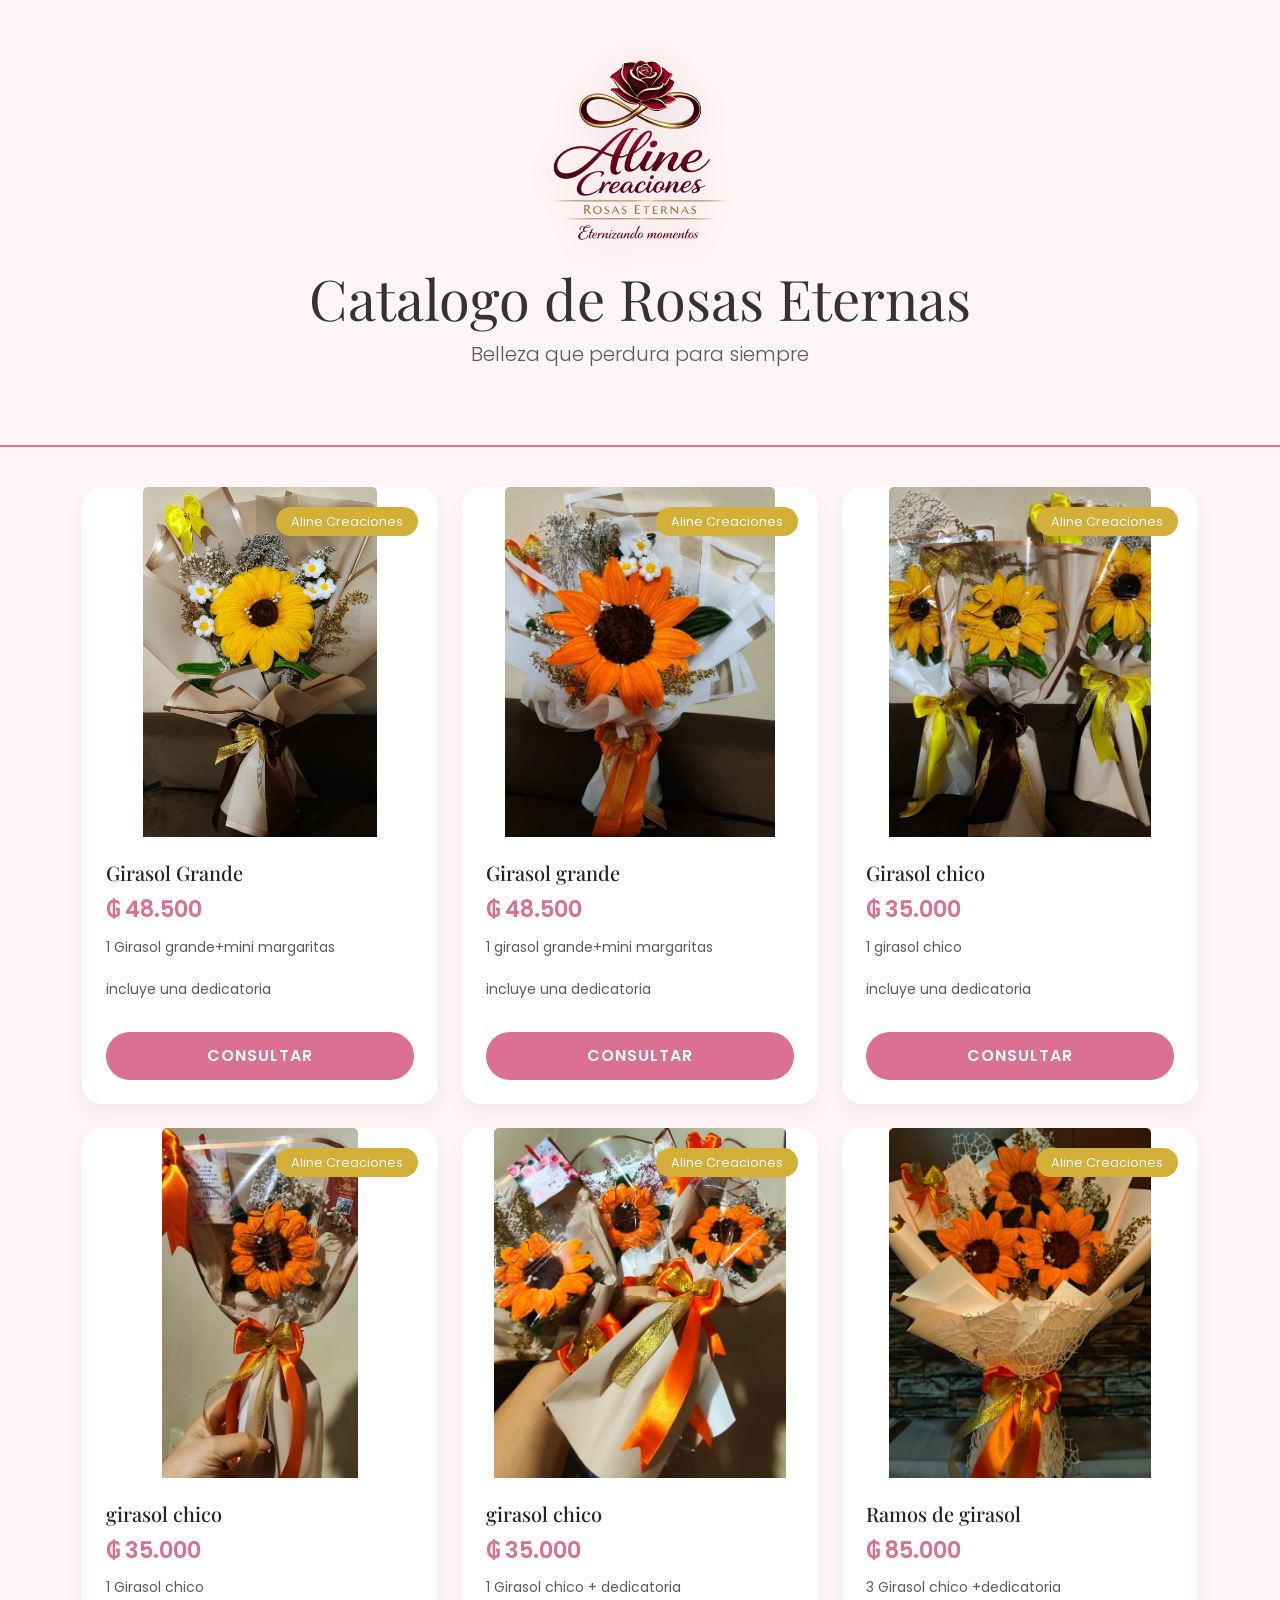
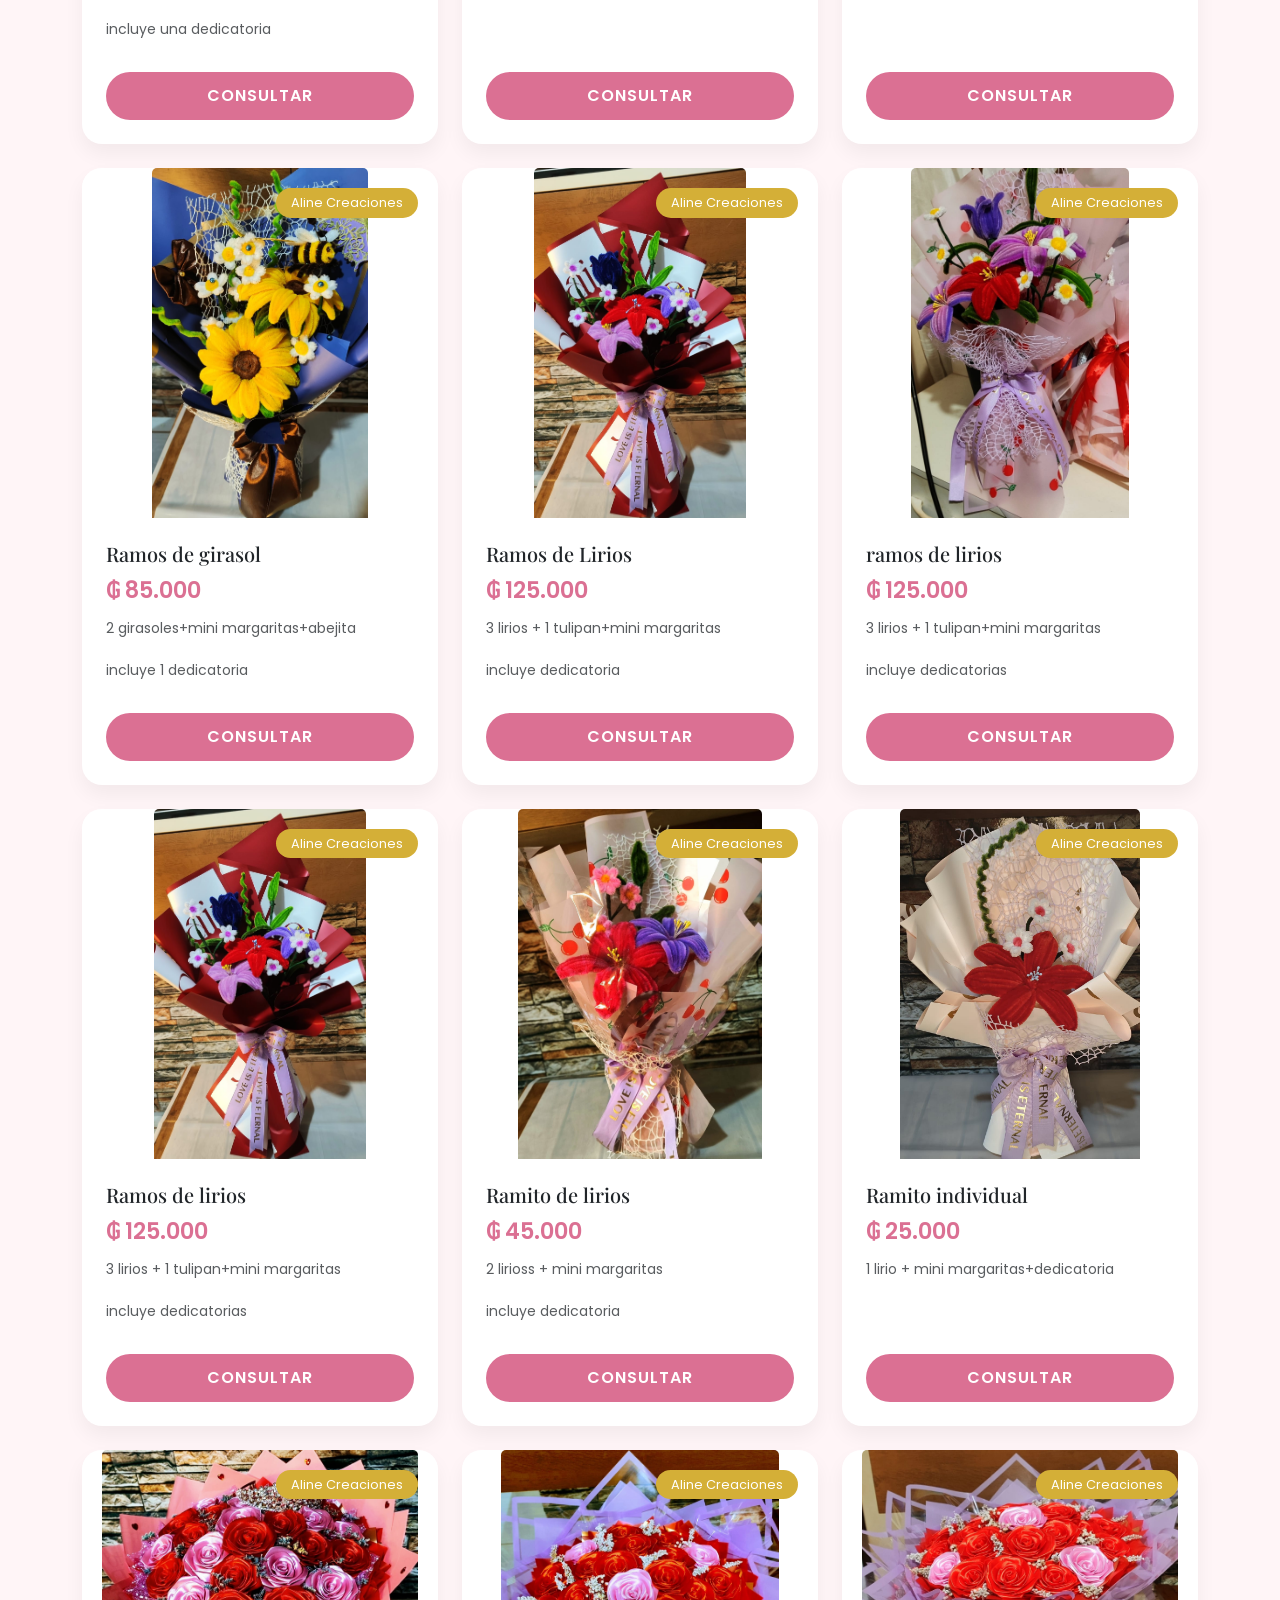
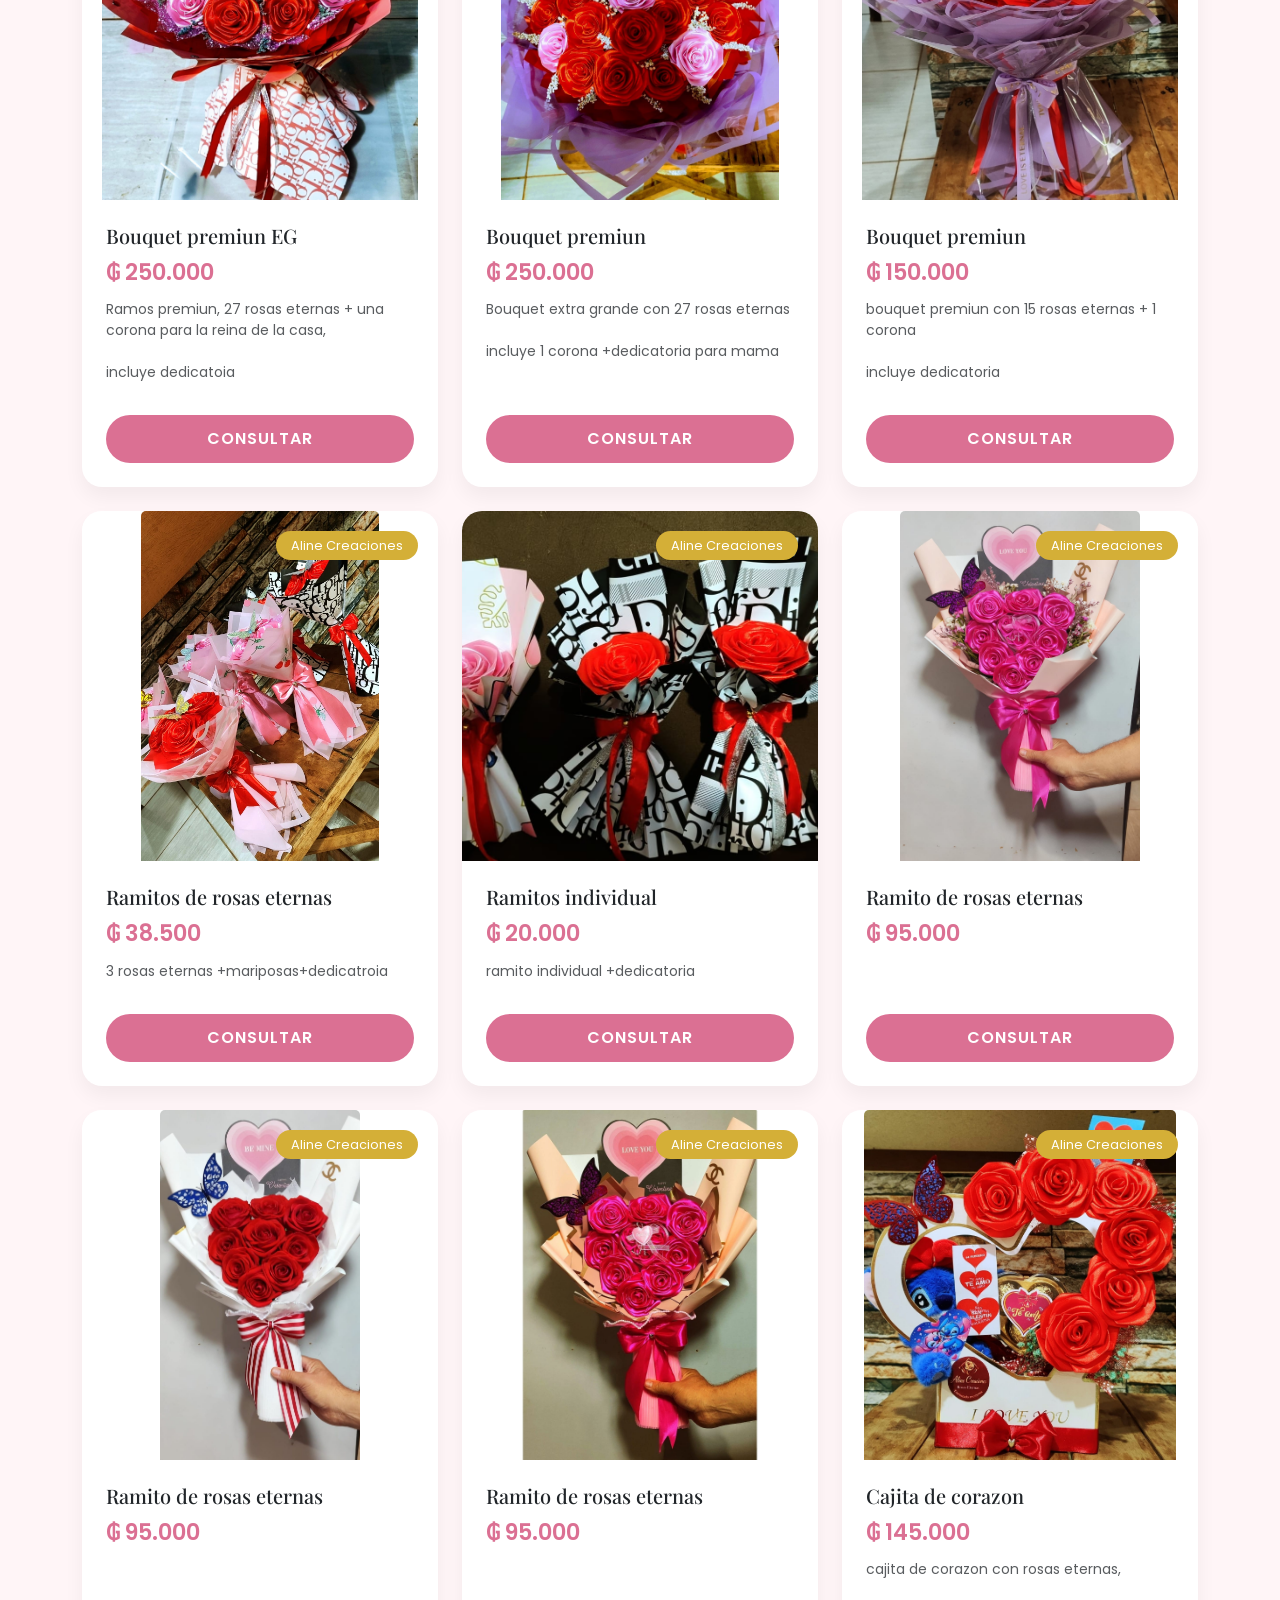
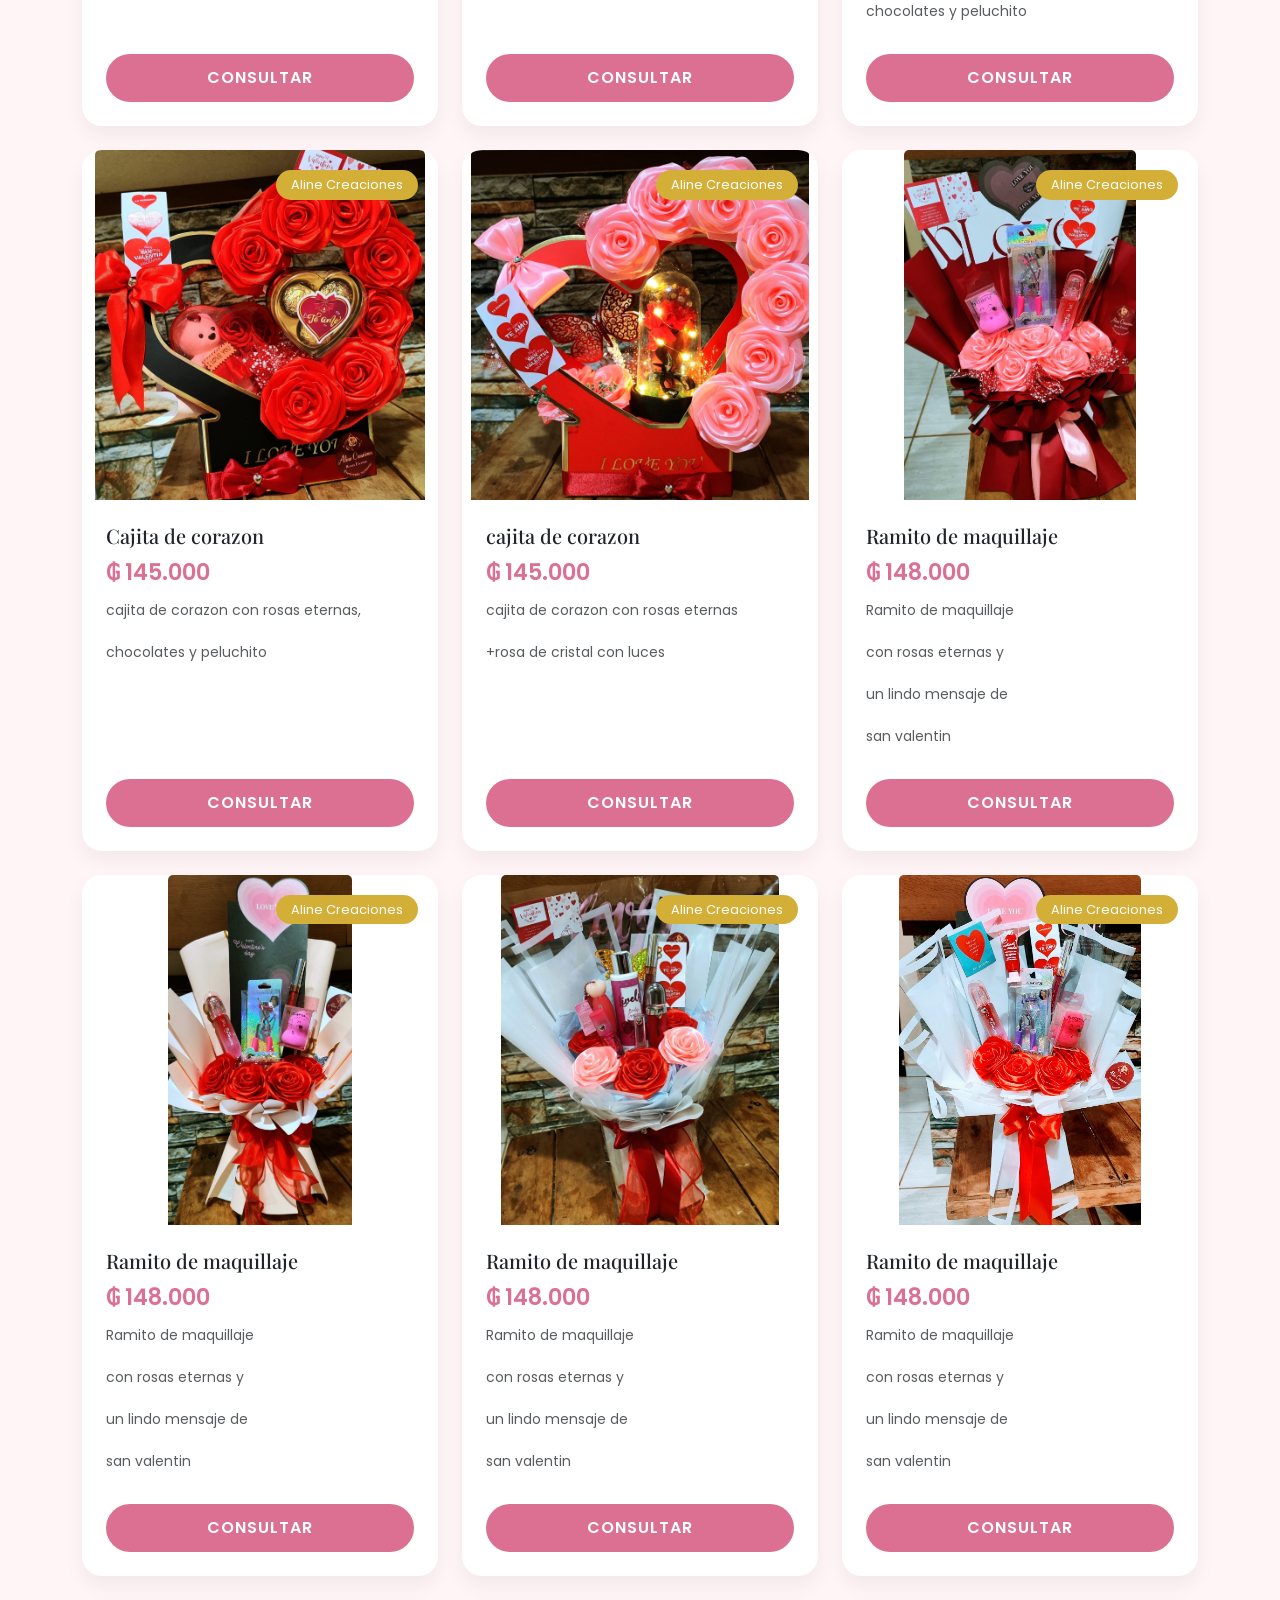
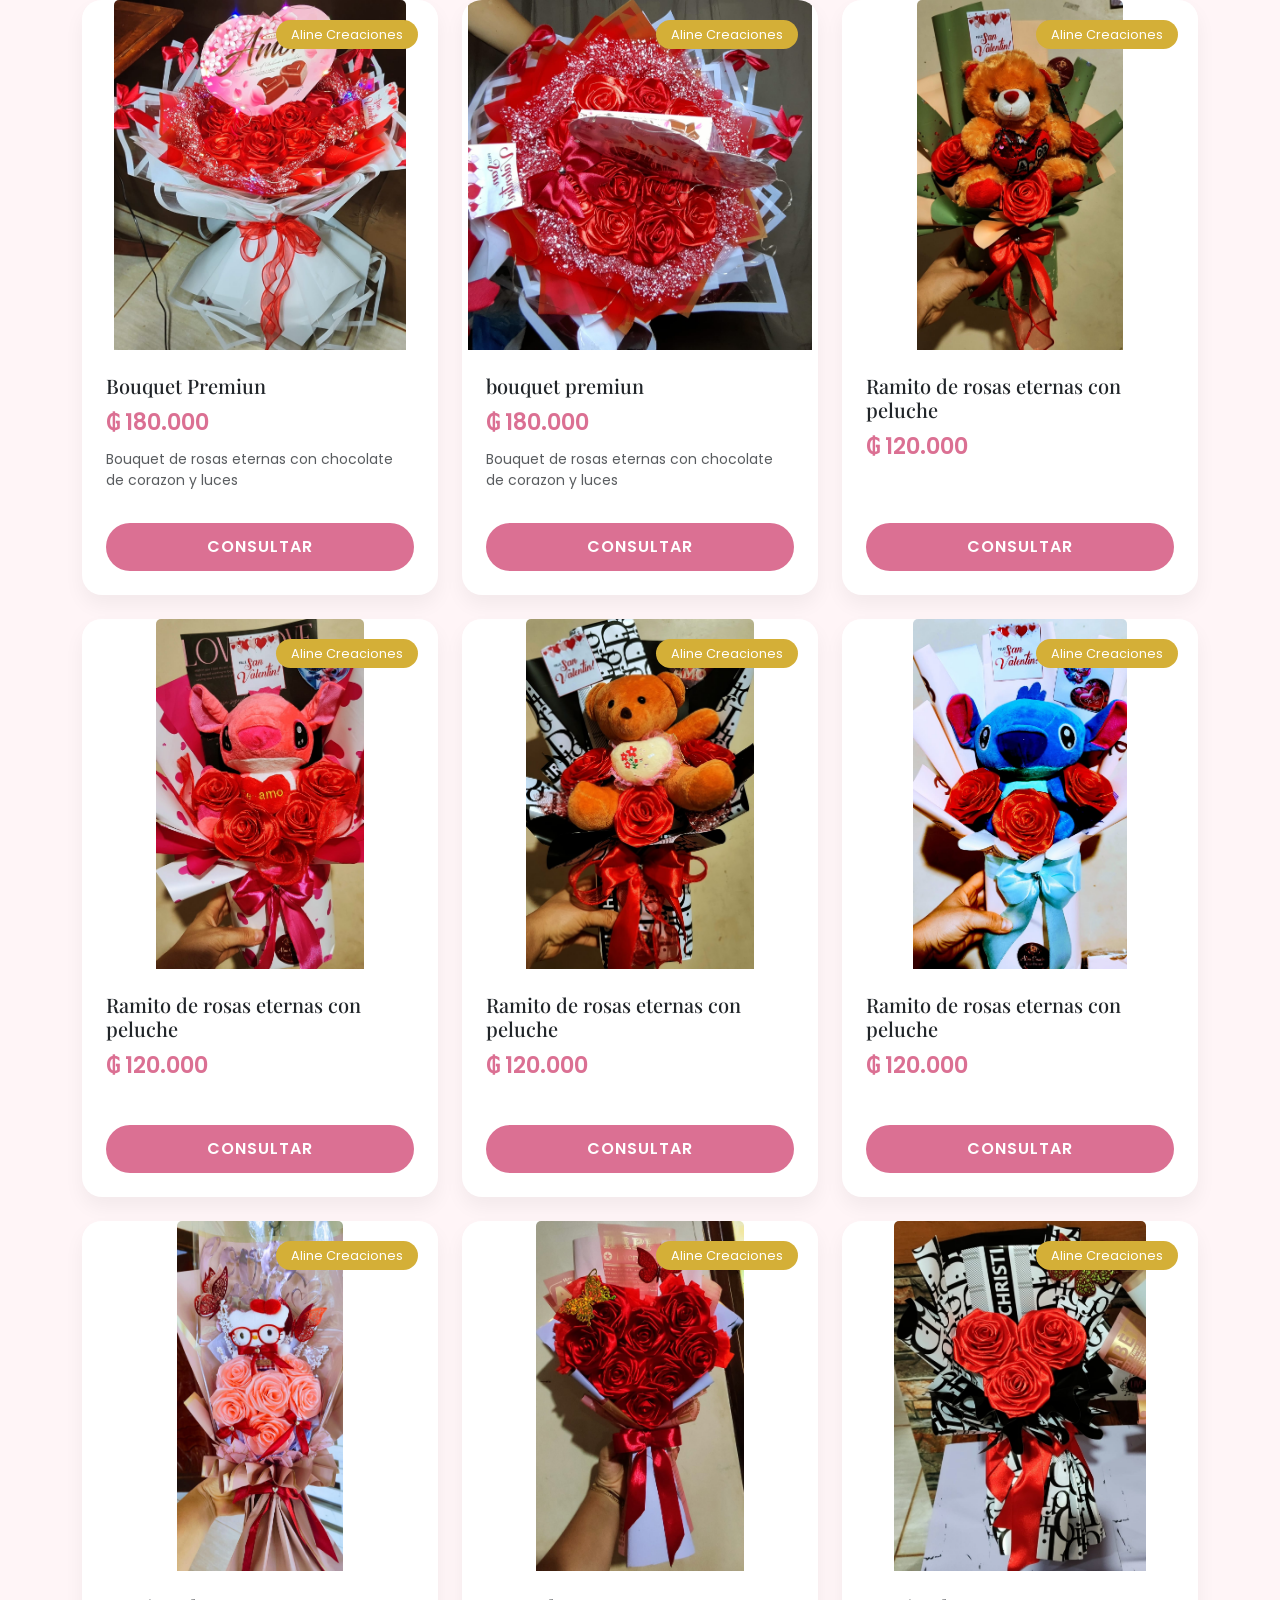
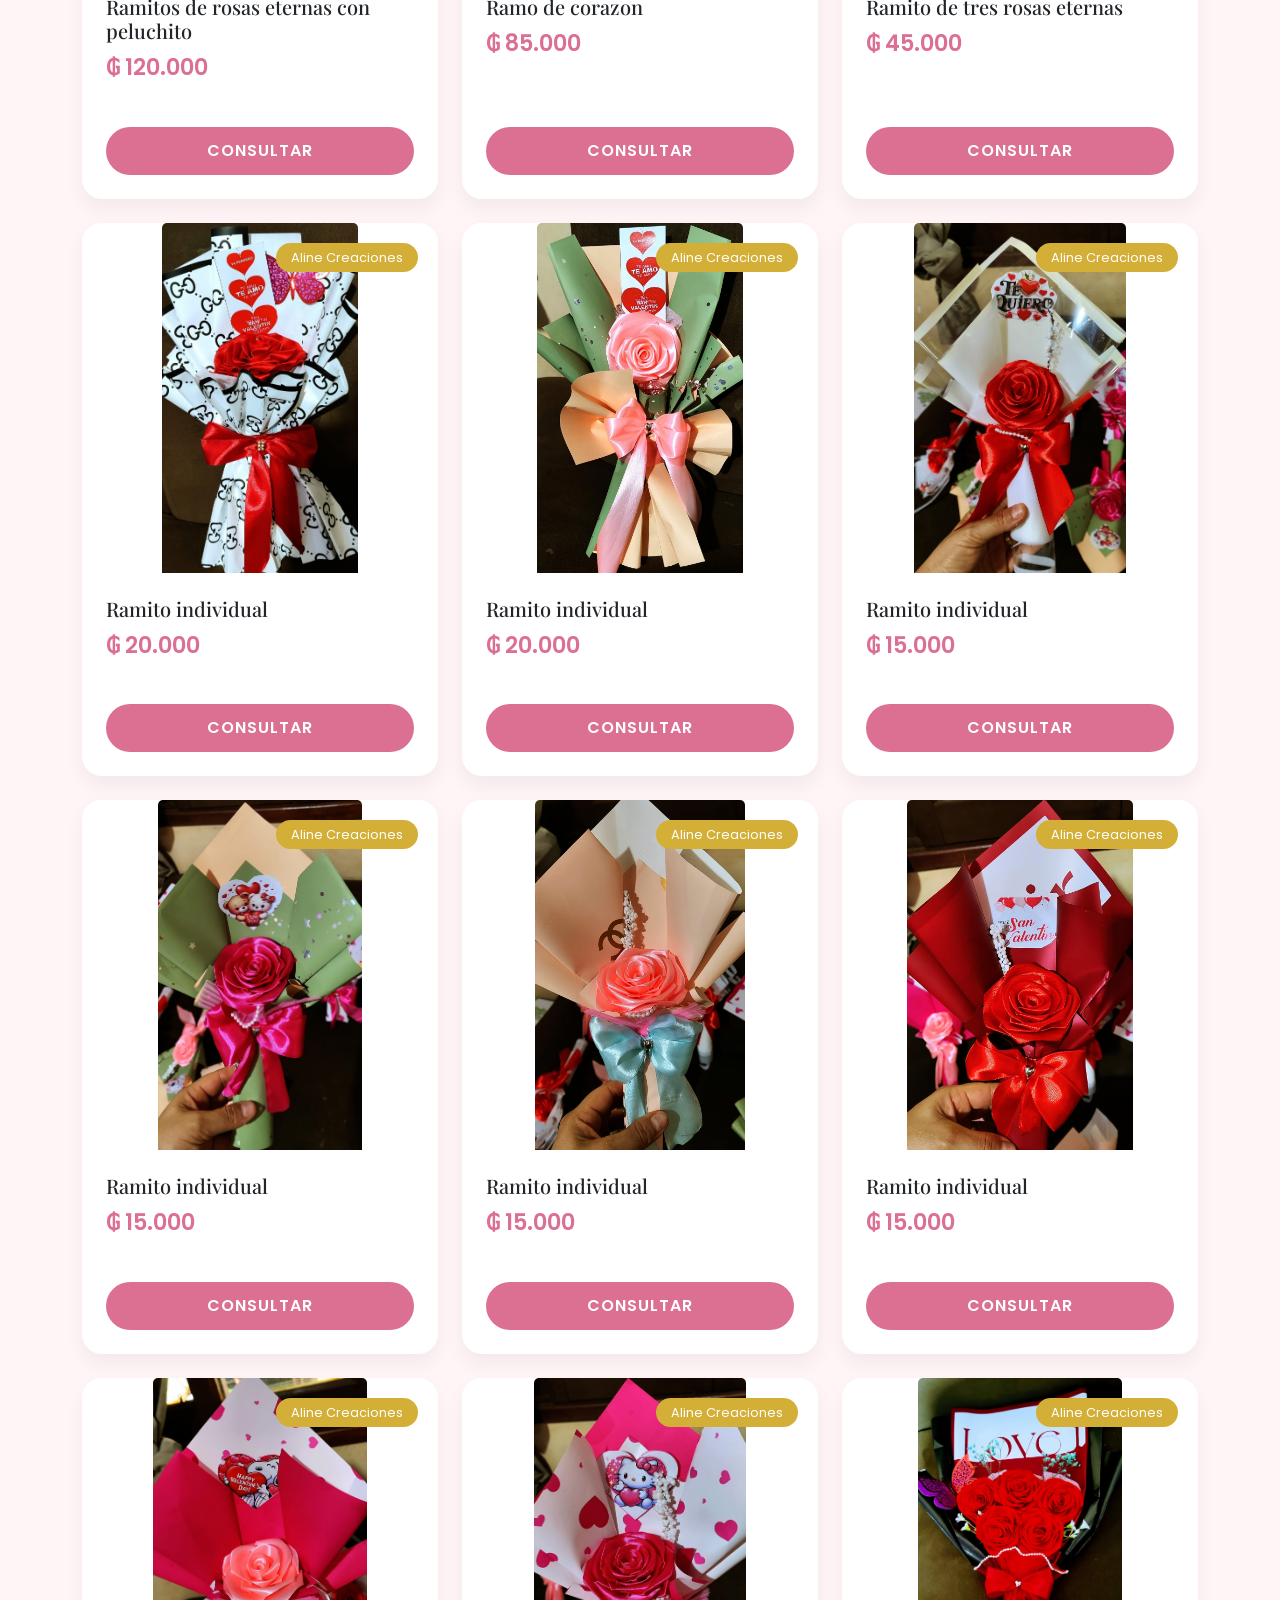
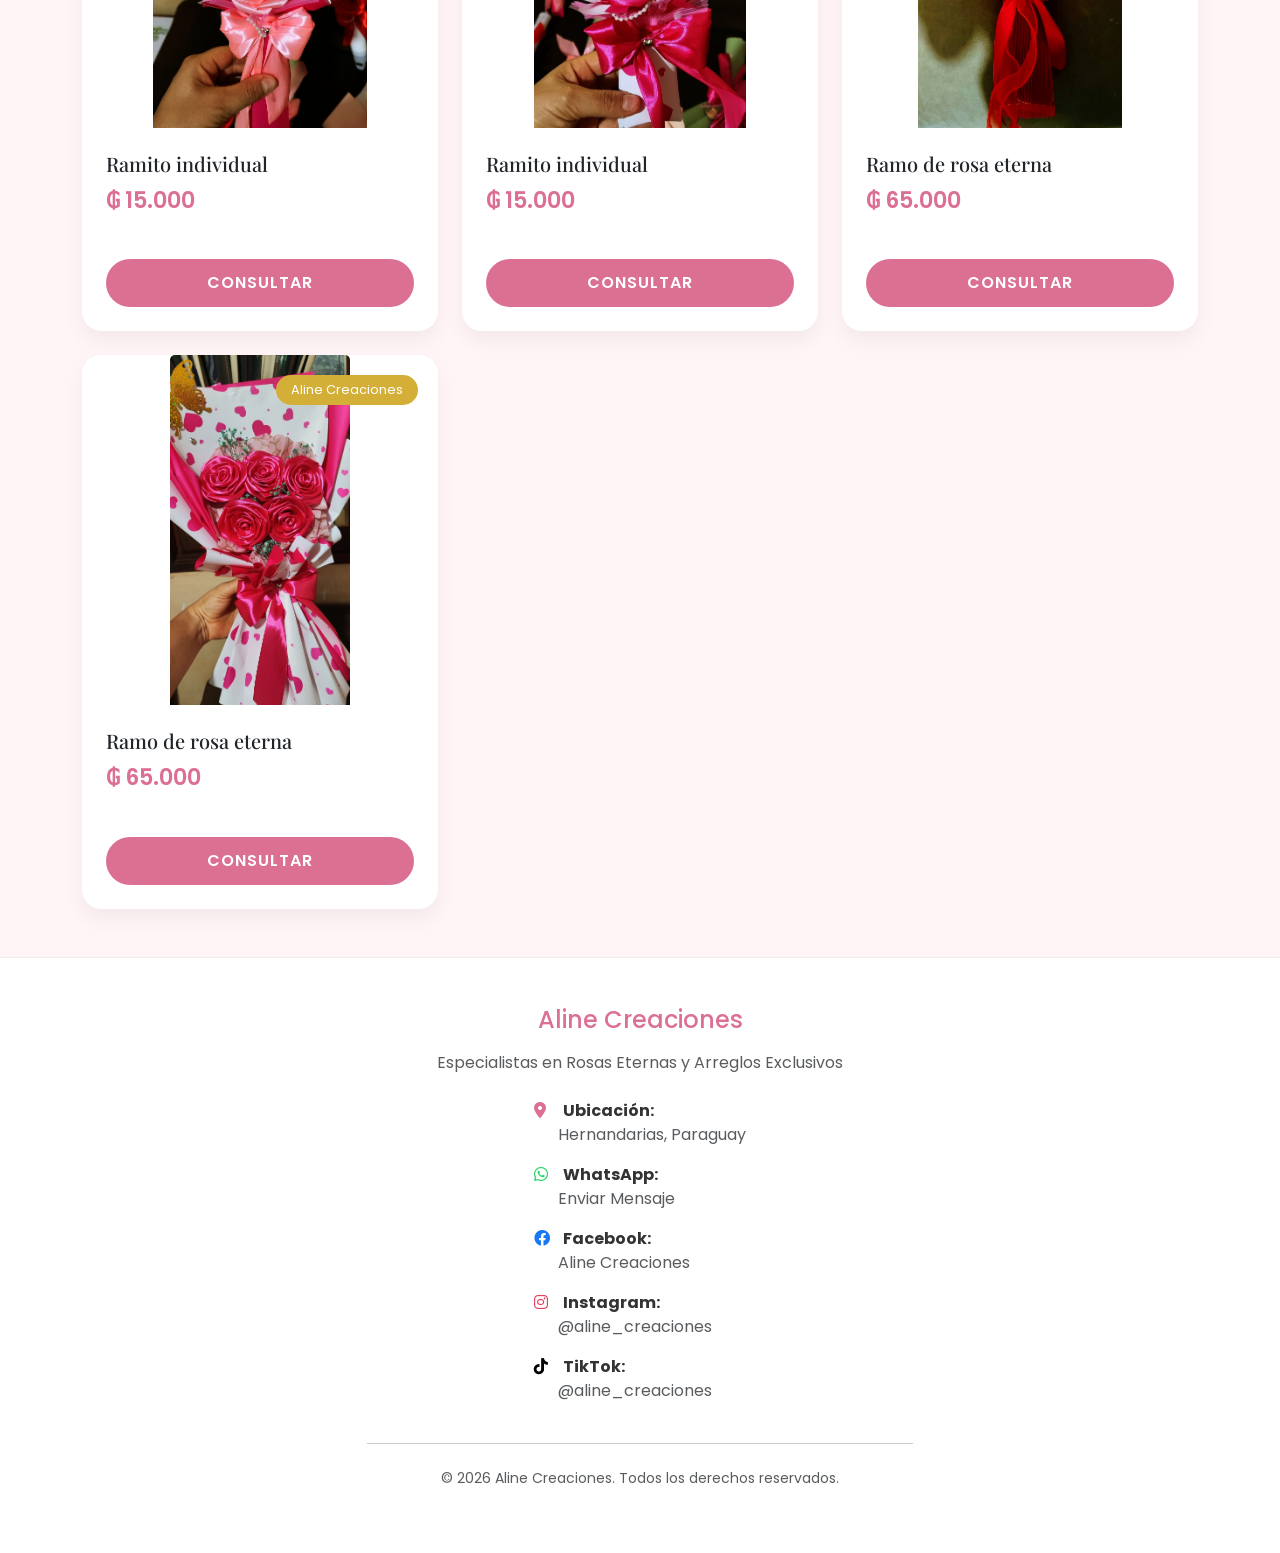
==== commit 4ec1ac39: "Actualizar index.html" ====
--- a/index.html
+++ b/index.html
@@ -1,984 +1,987 @@
-<!DOCTYPE html>
-<html lang="es">
-<head>
-    <meta charset="UTF-8">
-    <meta name="viewport" content="width=device-width, initial-scale=1.0">
-    <title>Aline Creaciones - Catálogo Exclusivo</title>
-    <link href="https://cdn.jsdelivr.net/npm/bootstrap@5.3.0/dist/css/bootstrap.min.css" rel="stylesheet">
-    <link href="https://fonts.googleapis.com/css2?family=Playfair+Display:wght@700&family=Poppins:wght@300;400;600&display=swap" rel="stylesheet">
-    <link rel="stylesheet" href="https://cdnjs.cloudflare.com/ajax/libs/font-awesome/6.0.0/css/all.min.css">
-    <style>
-        :root {
-            --rosa-principal: #db7093;
-            --rosa-claro: #fff5f7;
-            --dorado: #d4af37;
-            --oscuro: #333;
-        }
-        body { 
-            background-color: var(--rosa-claro); 
-            font-family: 'Poppins', sans-serif;
-            color: var(--oscuro);
-        }
-        h1, h2, h5 { font-family: 'Playfair Display', serif; }
-        
-        .navbar {
-            background: white;
-            box-shadow: 0 2px 10px rgba(0,0,0,0.05);
-            padding: 1rem 0;
-        }
-        .hero-section {
-            padding: 60px 0;
-            background: linear-gradient(rgba(255,245,247,0.8), rgba(255,245,247,0.8)), url('https://images.unsplash.com/photo-1518709268805-4e9042af9f23?auto=format&fit=crop&q=80&w=1000');
-            background-size: cover;
-            background-position: center;
-            margin-bottom: 40px;
-            border-bottom: 2px solid var(--rosa-principal);
-        }
-        .logo-container img {
-            max-height: 180px;
-            filter: drop-shadow(0 5px 15px rgba(0,0,0,0.1));
-        }
-        .card {
-            border: none;
-            border-radius: 20px;
-            overflow: hidden;
-            transition: all 0.4s cubic-bezier(0.175, 0.885, 0.32, 1.275);
-            background: white;
-            box-shadow: 0 10px 20px rgba(0,0,0,0.05);
-        }
-           /* --- SOLUCIÓN: TAMAÑO UNIFORME SIN ZOOM --- */
-        .img-wrapper {
-            width: 100%;
-            height: 350px; /* Altura fija para que todas las tarjetas sean iguales */
-            background-color: #fff; /* Fondo blanco para los espacios vacíos */
-            display: flex;
-            align-items: center;
-            justify-content: center;
-            overflow: hidden;
-            position: relative;
-        }
-
-        .card-img-top {
-            max-width: 100%;
-            max-height: 100%;
-            width: auto;
-            height: auto;
-            /*object-fit: contain;*/ /* Muestra la imagen completa sin zoom */
-            transition: transform 0.5s;
-        }
-        
-        /* ----------------------------------------- */
-        .card:hover {
-            transform: translateY(-10px);
-            box-shadow: 0 15px 30px rgba(219, 112, 147, 0.2);
-        }
-        .card-img-top {
-            height: 350px;
-            object-fit: cover;
-            transition: transform 0.5s;
-        }
-        .card:hover .card-img-top {
-            transform: scale(1.05);
-        }
-        .price-tag {
-            color: var(--rosa-principal);
-            font-weight: 600;
-            font-size: 1.4rem;
-            margin-bottom: 10px;
-            display: block;
-        }
-        .btn-whatsapp {
-            background-color: var(--rosa-principal);
-            color: white;
-            border: none;
-            border-radius: 50px;
-            padding: 12px 25px;
-            font-weight: 600;
-            text-transform: uppercase;
-            letter-spacing: 1px;
-            transition: all 0.3s;
-            text-decoration: none;
-            display: block;
-            text-align: center;
-        }
-        .btn-whatsapp:hover {
-            background-color: #c0567a;
-            color: white;
-            box-shadow: 0 5px 15px rgba(219, 112, 147, 0.4);
-        }
-        .badge-new {
-            position: absolute;
-            top: 20px;
-            right: 20px;
-            background: var(--dorado);
-            color: white;
-            padding: 5px 15px;
-            border-radius: 20px;
-            font-size: 0.8rem;
-            z-index: 10;
-        }
-    </style>
-</head>
-<body>
-   <!-- <nav class="navbar sticky-top">
-        <div class="container justify-content-center">
-            <a class="navbar-brand" href="#">
-                <span style="color: var(--rosa-principal); font-weight: bold; font-size: 1.5rem;">ALINE CREACIONES</span>
-            </a>
-        </div>
-    </nav>-->
-
-    <header class="hero-section text-center">
-        <div class="container">
-            <div class="logo-container mb-4">
-                <img src="logo.png" alt="Aline Creaciones Logo">
-            </div>
-            <h1 class="display-4 mb-2" style="color: var(--oscuro);">Catalogo de Rosas Eternas</h1>
-            <p class="lead text-muted">Belleza que perdura para siempre</p>
-        </div>
-    </header>
-
-    <main class="container mb-5">
-        <div class="row g-4">
-
-            <div class="col-md-6 col-lg-4">
-                <div class="card h-100">
-                    <!--<div class="position-relative">-->
-                    <div class="img-wrapper">
-                        <img src="fotos/gs_002.jpeg" class="card-img-top" alt="Girasol Grande ">
-                        <span class="badge-new">Aline Creaciones</span>
-                    </div>
-                    <div class="card-body d-flex flex-column p-4">
-                        <h5 class="card-title mb-2">Girasol Grande </h5>
-                        <span class="price-tag">₲ 48.500</span>
-                        <p class="card-text text-muted small flex-grow-1" style="white-space: pre-line;">1 Girasol grande+mini margaritas-
-incluye una dedicatoria</p>
-                        <a href="https://wa.me/595975846445" class="btn-whatsapp mt-3">Consultar</a>
-                    </div>
-                </div>
-            </div>
-        
-            <div class="col-md-6 col-lg-4">
-                <div class="card h-100">
-                    <!--<div class="position-relative">-->
-                    <div class="img-wrapper">
-                        <img src="fotos/gs_003.jpeg" class="card-img-top" alt="Girasol grande">
-                        <span class="badge-new">Aline Creaciones</span>
-                    </div>
-                    <div class="card-body d-flex flex-column p-4">
-                        <h5 class="card-title mb-2">Girasol grande</h5>
-                        <span class="price-tag">₲ 48.500</span>
-                        <p class="card-text text-muted small flex-grow-1" style="white-space: pre-line;">1 girasol grande+mini margaritas-
-incluye una dedicatoria</p>
-                        <a href="https://wa.me/595975846445" class="btn-whatsapp mt-3">Consultar</a>
-                    </div>
-                </div>
-            </div>
-        
-            <div class="col-md-6 col-lg-4">
-                <div class="card h-100">
-                    <!--<div class="position-relative">-->
-                    <div class="img-wrapper">
-                        <img src="fotos/gs_001.jpeg" class="card-img-top" alt="Girasol chico ">
-                        <span class="badge-new">Aline Creaciones</span>
-                    </div>
-                    <div class="card-body d-flex flex-column p-4">
-                        <h5 class="card-title mb-2">Girasol chico </h5>
-                        <span class="price-tag">₲ 35.000</span>
-                        <p class="card-text text-muted small flex-grow-1" style="white-space: pre-line;">1 girasol chico-
-incluye una dedicatoria</p>
-                        <a href="https://wa.me/595975846445" class="btn-whatsapp mt-3">Consultar</a>
-                    </div>
-                </div>
-            </div>
-        
-            <div class="col-md-6 col-lg-4">
-                <div class="card h-100">
-                    <!--<div class="position-relative">-->
-                    <div class="img-wrapper">
-                        <img src="fotos/gs_004.jpeg" class="card-img-top" alt="girasol chico">
-                        <span class="badge-new">Aline Creaciones</span>
-                    </div>
-                    <div class="card-body d-flex flex-column p-4">
-                        <h5 class="card-title mb-2">girasol chico</h5>
-                        <span class="price-tag">₲ 35.000</span>
-                        <p class="card-text text-muted small flex-grow-1" style="white-space: pre-line;">1 Girasol chico -
-incluye una dedicatoria</p>
-                        <a href="https://wa.me/595975846445" class="btn-whatsapp mt-3">Consultar</a>
-                    </div>
-                </div>
-            </div>
-        
-            <div class="col-md-6 col-lg-4">
-                <div class="card h-100">
-                    <!--<div class="position-relative">-->
-                    <div class="img-wrapper">
-                        <img src="fotos/gs_005.jpeg" class="card-img-top" alt="girasol chico">
-                        <span class="badge-new">Aline Creaciones</span>
-                    </div>
-                    <div class="card-body d-flex flex-column p-4">
-                        <h5 class="card-title mb-2">girasol chico</h5>
-                        <span class="price-tag">₲ 35.000</span>
-                        <p class="card-text text-muted small flex-grow-1" style="white-space: pre-line;">1 Girasol chico + dedicatoria</p>
-                        <a href="https://wa.me/595975846445" class="btn-whatsapp mt-3">Consultar</a>
-                    </div>
-                </div>
-            </div>
-        
-            <div class="col-md-6 col-lg-4">
-                <div class="card h-100">
-                    <!--<div class="position-relative">-->
-                    <div class="img-wrapper">
-                        <img src="fotos/gs_006.jpeg" class="card-img-top" alt="Ramos de girasol">
-                        <span class="badge-new">Aline Creaciones</span>
-                    </div>
-                    <div class="card-body d-flex flex-column p-4">
-                        <h5 class="card-title mb-2">Ramos de girasol</h5>
-                        <span class="price-tag">₲ 85.000</span>
-                        <p class="card-text text-muted small flex-grow-1" style="white-space: pre-line;">3 Girasol chico +dedicatoria</p>
-                        <a href="https://wa.me/595975846445" class="btn-whatsapp mt-3">Consultar</a>
-                    </div>
-                </div>
-            </div>
-        
-            <div class="col-md-6 col-lg-4">
-                <div class="card h-100">
-                    <!--<div class="position-relative">-->
-                    <div class="img-wrapper">
-                        <img src="fotos/gs_007.jpeg" class="card-img-top" alt="Ramos de girasol ">
-                        <span class="badge-new">Aline Creaciones</span>
-                    </div>
-                    <div class="card-body d-flex flex-column p-4">
-                        <h5 class="card-title mb-2">Ramos de girasol </h5>
-                        <span class="price-tag">₲ 85.000</span>
-                        <p class="card-text text-muted small flex-grow-1" style="white-space: pre-line;">2 girasoles+mini margaritas+abejita-
-incluye 1 dedicatoria</p>
-                        <a href="https://wa.me/595975846445" class="btn-whatsapp mt-3">Consultar</a>
-                    </div>
-                </div>
-            </div>
-        
-            <div class="col-md-6 col-lg-4">
-                <div class="card h-100">
-                    <!--<div class="position-relative">-->
-                    <div class="img-wrapper">
-                        <img src="fotos/tp_002.jpeg" class="card-img-top" alt="Ramos de Lirios ">
-                        <span class="badge-new">Aline Creaciones</span>
-                    </div>
-                    <div class="card-body d-flex flex-column p-4">
-                        <h5 class="card-title mb-2">Ramos de Lirios </h5>
-                        <span class="price-tag">₲ 125.000</span>
-                        <p class="card-text text-muted small flex-grow-1" style="white-space: pre-line;">3 lirios + 1 tulipan+mini margaritas-
-incluye dedicatoria</p>
-                        <a href="https://wa.me/595975846445" class="btn-whatsapp mt-3">Consultar</a>
-                    </div>
-                </div>
-            </div>
-        
-            <div class="col-md-6 col-lg-4">
-                <div class="card h-100">
-                    <!--<div class="position-relative">-->
-                    <div class="img-wrapper">
-                        <img src="fotos/tp_006.jpeg" class="card-img-top" alt="ramos de lirios">
-                        <span class="badge-new">Aline Creaciones</span>
-                    </div>
-                    <div class="card-body d-flex flex-column p-4">
-                        <h5 class="card-title mb-2">ramos de lirios</h5>
-                        <span class="price-tag">₲ 125.000</span>
-                        <p class="card-text text-muted small flex-grow-1" style="white-space: pre-line;">3 lirios + 1 tulipan+mini margaritas-
-incluye dedicatorias</p>
-                        <a href="https://wa.me/595975846445" class="btn-whatsapp mt-3">Consultar</a>
-                    </div>
-                </div>
-            </div>
-        
-            <div class="col-md-6 col-lg-4">
-                <div class="card h-100">
-                    <!--<div class="position-relative">-->
-                    <div class="img-wrapper">
-                        <img src="fotos/tp_002.jpeg" class="card-img-top" alt="Ramos de lirios">
-                        <span class="badge-new">Aline Creaciones</span>
-                    </div>
-                    <div class="card-body d-flex flex-column p-4">
-                        <h5 class="card-title mb-2">Ramos de lirios</h5>
-                        <span class="price-tag">₲ 125.000</span>
-                        <p class="card-text text-muted small flex-grow-1" style="white-space: pre-line;">3 lirios + 1 tulipan+mini margaritas-
-incluye dedicatorias</p>
-                        <a href="https://wa.me/595975846445" class="btn-whatsapp mt-3">Consultar</a>
-                    </div>
-                </div>
-            </div>
-        
-            <div class="col-md-6 col-lg-4">
-                <div class="card h-100">
-                    <!--<div class="position-relative">-->
-                    <div class="img-wrapper">
-                        <img src="fotos/tp_005.jpeg" class="card-img-top" alt="Ramito de lirios">
-                        <span class="badge-new">Aline Creaciones</span>
-                    </div>
-                    <div class="card-body d-flex flex-column p-4">
-                        <h5 class="card-title mb-2">Ramito de lirios</h5>
-                        <span class="price-tag">₲ 45.000</span>
-                        <p class="card-text text-muted small flex-grow-1" style="white-space: pre-line;">2 lirioss + mini margaritas-
-incluye dedicatoria</p>
-                        <a href="https://wa.me/595975846445" class="btn-whatsapp mt-3">Consultar</a>
-                    </div>
-                </div>
-            </div>
-        
-            <div class="col-md-6 col-lg-4">
-                <div class="card h-100">
-                    <!--<div class="position-relative">-->
-                    <div class="img-wrapper">
-                        <img src="fotos/tp_001.jpeg" class="card-img-top" alt="Ramito individual">
-                        <span class="badge-new">Aline Creaciones</span>
-                    </div>
-                    <div class="card-body d-flex flex-column p-4">
-                        <h5 class="card-title mb-2">Ramito individual</h5>
-                        <span class="price-tag">₲ 25.000</span>
-                        <p class="card-text text-muted small flex-grow-1" style="white-space: pre-line;">1 lirio + mini margaritas+dedicatoria</p>
-                        <a href="https://wa.me/595975846445" class="btn-whatsapp mt-3">Consultar</a>
-                    </div>
-                </div>
-            </div>
-        
-            <div class="col-md-6 col-lg-4">
-                <div class="card h-100">
-                    <!--<div class="position-relative">-->
-                    <div class="img-wrapper">
-                        <img src="fotos/re_001.jpeg" class="card-img-top" alt="Ramos premiun EG">
-                        <span class="badge-new">Aline Creaciones</span>
-                    </div>
-                    <div class="card-body d-flex flex-column p-4">
-                        <h5 class="card-title mb-2">Ramos premiun EG</h5>
-                        <span class="price-tag">₲ 250.000</span>
-                        <p class="card-text text-muted small flex-grow-1" style="white-space: pre-line;">Ramos premiun, 27 rosas eternas + una corona para la reina de la casa,-
-incluye dedicatoia</p>
-                        <a href="https://wa.me/595975846445" class="btn-whatsapp mt-3">Consultar</a>
-                    </div>
-                </div>
-            </div>
-        
-            <div class="col-md-6 col-lg-4">
-                <div class="card h-100">
-                    <!--<div class="position-relative">-->
-                    <div class="img-wrapper">
-                        <img src="fotos/re_007.jpeg" class="card-img-top" alt="Bouquet  premiun ">
-                        <span class="badge-new">Aline Creaciones</span>
-                    </div>
-                    <div class="card-body d-flex flex-column p-4">
-                        <h5 class="card-title mb-2">Bouquet  premiun </h5>
-                        <span class="price-tag">₲ 250.000</span>
-                        <p class="card-text text-muted small flex-grow-1" style="white-space: pre-line;">Bouquet  extra grande con 27 rosas eternas -
-incluye 1 corona +dedicatoria para mama</p>
-                        <a href="https://wa.me/595975846445" class="btn-whatsapp mt-3">Consultar</a>
-                    </div>
-                </div>
-            </div>
-        
-            <div class="col-md-6 col-lg-4">
-                <div class="card h-100">
-                    <!--<div class="position-relative">-->
-                    <div class="img-wrapper">
-                        <img src="fotos/re_003.jpeg" class="card-img-top" alt="Bouquet premiun ">
-                        <span class="badge-new">Aline Creaciones</span>
-                    </div>
-                    <div class="card-body d-flex flex-column p-4">
-                        <h5 class="card-title mb-2">Bouquet premiun </h5>
-                        <span class="price-tag">₲ 150.000</span>
-                        <p class="card-text text-muted small flex-grow-1" style="white-space: pre-line;">bouquet premiun con 15 rosas eternas + 1 corona-
-incluye dedicatoria</p>
-                        <a href="https://wa.me/595975846445" class="btn-whatsapp mt-3">Consultar</a>
-                    </div>
-                </div>
-            </div>
-        
-            <div class="col-md-6 col-lg-4">
-                <div class="card h-100">
-                    <!--<div class="position-relative">-->
-                    <div class="img-wrapper">
-                        <img src="fotos/re_004.jpeg" class="card-img-top" alt="Ramitos de rosas eternas ">
-                        <span class="badge-new">Aline Creaciones</span>
-                    </div>
-                    <div class="card-body d-flex flex-column p-4">
-                        <h5 class="card-title mb-2">Ramitos de rosas eternas </h5>
-                        <span class="price-tag">₲ 38</span>
-                        <p class="card-text text-muted small flex-grow-1" style="white-space: pre-line;">3 rosas eternas +mariposas+dedicatroia</p>
-                        <a href="https://wa.me/595975846445" class="btn-whatsapp mt-3">Consultar</a>
-                    </div>
-                </div>
-            </div>
-        
-            <div class="col-md-6 col-lg-4">
-                <div class="card h-100">
-                    <!--<div class="position-relative">-->
-                    <div class="img-wrapper">
-                        <img src="fotos/re_006.jpeg" class="card-img-top" alt="Ramitos individual">
-                        <span class="badge-new">Aline Creaciones</span>
-                    </div>
-                    <div class="card-body d-flex flex-column p-4">
-                        <h5 class="card-title mb-2">Ramitos individual</h5>
-                        <span class="price-tag">₲ 20.000</span>
-                        <p class="card-text text-muted small flex-grow-1" style="white-space: pre-line;">ramito individual +dedicatoria</p>
-                        <a href="https://wa.me/595975846445" class="btn-whatsapp mt-3">Consultar</a>
-                    </div>
-                </div>
-            </div>
-        
-            <div class="col-md-6 col-lg-4">
-                <div class="card h-100">
-                    <!--<div class="position-relative">-->
-                    <div class="img-wrapper">
-                        <img src="fotos/opt1.jpeg" class="card-img-top" alt="Ramito de rosas eternas ">
-                        <span class="badge-new">Aline Creaciones</span>
-                    </div>
-                    <div class="card-body d-flex flex-column p-4">
-                        <h5 class="card-title mb-2">Ramito de rosas eternas </h5>
-                        <span class="price-tag">₲ 95.000</span>
-                        <p class="card-text text-muted small flex-grow-1" style="white-space: pre-line;"></p>
-                        <a href="https://wa.me/595975846445" class="btn-whatsapp mt-3">Consultar</a>
-                    </div>
-                </div>
-            </div>
-        
-            <div class="col-md-6 col-lg-4">
-                <div class="card h-100">
-                    <!--<div class="position-relative">-->
-                    <div class="img-wrapper">
-                        <img src="fotos/opt2.jpeg" class="card-img-top" alt="Ramito de rosas eternas">
-                        <span class="badge-new">Aline Creaciones</span>
-                    </div>
-                    <div class="card-body d-flex flex-column p-4">
-                        <h5 class="card-title mb-2">Ramito de rosas eternas</h5>
-                        <span class="price-tag">₲ 95.000</span>
-                        <p class="card-text text-muted small flex-grow-1" style="white-space: pre-line;"></p>
-                        <a href="https://wa.me/595975846445" class="btn-whatsapp mt-3">Consultar</a>
-                    </div>
-                </div>
-            </div>
-        
-            <div class="col-md-6 col-lg-4">
-                <div class="card h-100">
-                    <!--<div class="position-relative">-->
-                    <div class="img-wrapper">
-                        <img src="fotos/opt3.jpeg" class="card-img-top" alt="Ramito de rosas eternas">
-                        <span class="badge-new">Aline Creaciones</span>
-                    </div>
-                    <div class="card-body d-flex flex-column p-4">
-                        <h5 class="card-title mb-2">Ramito de rosas eternas</h5>
-                        <span class="price-tag">₲ 95.000</span>
-                        <p class="card-text text-muted small flex-grow-1" style="white-space: pre-line;"></p>
-                        <a href="https://wa.me/595975846445" class="btn-whatsapp mt-3">Consultar</a>
-                    </div>
-                </div>
-            </div>
-        
-            <div class="col-md-6 col-lg-4">
-                <div class="card h-100">
-                    <!--<div class="position-relative">-->
-                    <div class="img-wrapper">
-                        <img src="fotos/optionCajaCoracao2.jpeg" class="card-img-top" alt="Cajita de corazon ">
-                        <span class="badge-new">Aline Creaciones</span>
-                    </div>
-                    <div class="card-body d-flex flex-column p-4">
-                        <h5 class="card-title mb-2">Cajita de corazon </h5>
-                        <span class="price-tag">₲ 145.000</span>
-                        <p class="card-text text-muted small flex-grow-1" style="white-space: pre-line;">cajita de corazon con rosas eternas,-
-chocolates y peluchito</p>
-                        <a href="https://wa.me/595975846445" class="btn-whatsapp mt-3">Consultar</a>
-                    </div>
-                </div>
-            </div>
-        
-            <div class="col-md-6 col-lg-4">
-                <div class="card h-100">
-                    <!--<div class="position-relative">-->
-                    <div class="img-wrapper">
-                        <img src="fotos/optionCajaCoracao3.jpeg" class="card-img-top" alt="Cajita de corazon">
-                        <span class="badge-new">Aline Creaciones</span>
-                    </div>
-                    <div class="card-body d-flex flex-column p-4">
-                        <h5 class="card-title mb-2">Cajita de corazon</h5>
-                        <span class="price-tag">₲ 145.000</span>
-                        <p class="card-text text-muted small flex-grow-1" style="white-space: pre-line;">cajita de corazon con rosas eternas,-
-chocolates y peluchito</p>
-                        <a href="https://wa.me/595975846445" class="btn-whatsapp mt-3">Consultar</a>
-                    </div>
-                </div>
-            </div>
-        
-            <div class="col-md-6 col-lg-4">
-                <div class="card h-100">
-                    <!--<div class="position-relative">-->
-                    <div class="img-wrapper">
-                        <img src="fotos/optionCajaCoracao1.jpeg" class="card-img-top" alt="cajita de corazon">
-                        <span class="badge-new">Aline Creaciones</span>
-                    </div>
-                    <div class="card-body d-flex flex-column p-4">
-                        <h5 class="card-title mb-2">cajita de corazon</h5>
-                        <span class="price-tag">₲ 145.000</span>
-                        <p class="card-text text-muted small flex-grow-1" style="white-space: pre-line;">cajita de corazon con rosas eternas -
-+rosa de cristal con luces</p>
-                        <a href="https://wa.me/595975846445" class="btn-whatsapp mt-3">Consultar</a>
-                    </div>
-                </div>
-            </div>
-        
-            <div class="col-md-6 col-lg-4">
-                <div class="card h-100">
-                    <!--<div class="position-relative">-->
-                    <div class="img-wrapper">
-                        <img src="fotos/optionMaquilaje2.jpeg" class="card-img-top" alt="Ramito de maquillaje ">
-                        <span class="badge-new">Aline Creaciones</span>
-                    </div>
-                    <div class="card-body d-flex flex-column p-4">
-                        <h5 class="card-title mb-2">Ramito de maquillaje </h5>
-                        <span class="price-tag">₲ 148.000</span>
-                        <p class="card-text text-muted small flex-grow-1" style="white-space: pre-line;">Ramito de maquillaje -
-con rosas eternas y -
-un lindo mensaje de -
-san valentin</p>
-                        <a href="https://wa.me/595975846445" class="btn-whatsapp mt-3">Consultar</a>
-                    </div>
-                </div>
-            </div>
-        
-            <div class="col-md-6 col-lg-4">
-                <div class="card h-100">
-                    <!--<div class="position-relative">-->
-                    <div class="img-wrapper">
-                        <img src="fotos/optionMaquilaje3.jpeg" class="card-img-top" alt="Ramito de maquillaje">
-                        <span class="badge-new">Aline Creaciones</span>
-                    </div>
-                    <div class="card-body d-flex flex-column p-4">
-                        <h5 class="card-title mb-2">Ramito de maquillaje</h5>
-                        <span class="price-tag">₲ 148.000</span>
-                        <p class="card-text text-muted small flex-grow-1" style="white-space: pre-line;">Ramito de maquillaje -
-con rosas eternas y -
-un lindo mensaje de -
-san valentin</p>
-                        <a href="https://wa.me/595975846445" class="btn-whatsapp mt-3">Consultar</a>
-                    </div>
-                </div>
-            </div>
-        
-            <div class="col-md-6 col-lg-4">
-                <div class="card h-100">
-                    <!--<div class="position-relative">-->
-                    <div class="img-wrapper">
-                        <img src="fotos/optionMaquilaje1.jpeg" class="card-img-top" alt="Ramito de maquillaje">
-                        <span class="badge-new">Aline Creaciones</span>
-                    </div>
-                    <div class="card-body d-flex flex-column p-4">
-                        <h5 class="card-title mb-2">Ramito de maquillaje</h5>
-                        <span class="price-tag">₲ 148.000</span>
-                        <p class="card-text text-muted small flex-grow-1" style="white-space: pre-line;">Ramito de maquillaje -
-con rosas eternas y -
-un lindo mensaje de -
-san valentin</p>
-                        <a href="https://wa.me/595975846445" class="btn-whatsapp mt-3">Consultar</a>
-                    </div>
-                </div>
-            </div>
-        
-            <div class="col-md-6 col-lg-4">
-                <div class="card h-100">
-                    <!--<div class="position-relative">-->
-                    <div class="img-wrapper">
-                        <img src="fotos/optionMaquilaje4.jpeg" class="card-img-top" alt="Ramito de maquillaje">
-                        <span class="badge-new">Aline Creaciones</span>
-                    </div>
-                    <div class="card-body d-flex flex-column p-4">
-                        <h5 class="card-title mb-2">Ramito de maquillaje</h5>
-                        <span class="price-tag">₲ 148.000</span>
-                        <p class="card-text text-muted small flex-grow-1" style="white-space: pre-line;">Ramito de maquillaje -
-con rosas eternas y -
-un lindo mensaje de -
-san valentin</p>
-                        <a href="https://wa.me/595975846445" class="btn-whatsapp mt-3">Consultar</a>
-                    </div>
-                </div>
-            </div>
-        
-            <div class="col-md-6 col-lg-4">
-                <div class="card h-100">
-                    <!--<div class="position-relative">-->
-                    <div class="img-wrapper">
-                        <img src="fotos/opt1_1.jpeg" class="card-img-top" alt="Bouquet Premiun">
-                        <span class="badge-new">Aline Creaciones</span>
-                    </div>
-                    <div class="card-body d-flex flex-column p-4">
-                        <h5 class="card-title mb-2">Bouquet Premiun</h5>
-                        <span class="price-tag">₲ 180.000</span>
-                        <p class="card-text text-muted small flex-grow-1" style="white-space: pre-line;">Bouquet de rosas eternas con chocolate de corazon y luces</p>
-                        <a href="https://wa.me/595975846445" class="btn-whatsapp mt-3">Consultar</a>
-                    </div>
-                </div>
-            </div>
-        
-            <div class="col-md-6 col-lg-4">
-                <div class="card h-100">
-                    <!--<div class="position-relative">-->
-                    <div class="img-wrapper">
-                        <img src="fotos/opt1_2.jpeg" class="card-img-top" alt="bouquet premiun">
-                        <span class="badge-new">Aline Creaciones</span>
-                    </div>
-                    <div class="card-body d-flex flex-column p-4">
-                        <h5 class="card-title mb-2">bouquet premiun</h5>
-                        <span class="price-tag">₲ 180.000</span>
-                        <p class="card-text text-muted small flex-grow-1" style="white-space: pre-line;">Bouquet de rosas eternas con chocolate de corazon y luces</p>
-                        <a href="https://wa.me/595975846445" class="btn-whatsapp mt-3">Consultar</a>
-                    </div>
-                </div>
-            </div>
-        
-            <div class="col-md-6 col-lg-4">
-                <div class="card h-100">
-                    <!--<div class="position-relative">-->
-                    <div class="img-wrapper">
-                        <img src="fotos/optionindividual1.jpeg" class="card-img-top" alt="Ramito de rosas eternas con peluche">
-                        <span class="badge-new">Aline Creaciones</span>
-                    </div>
-                    <div class="card-body d-flex flex-column p-4">
-                        <h5 class="card-title mb-2">Ramito de rosas eternas con peluche</h5>
-                        <span class="price-tag">₲ 120.000</span>
-                        <p class="card-text text-muted small flex-grow-1" style="white-space: pre-line;"></p>
-                        <a href="https://wa.me/595975846445" class="btn-whatsapp mt-3">Consultar</a>
-                    </div>
-                </div>
-            </div>
-        
-            <div class="col-md-6 col-lg-4">
-                <div class="card h-100">
-                    <!--<div class="position-relative">-->
-                    <div class="img-wrapper">
-                        <img src="fotos/optionindividual3.jpeg" class="card-img-top" alt="Ramito de rosas eternas con peluche">
-                        <span class="badge-new">Aline Creaciones</span>
-                    </div>
-                    <div class="card-body d-flex flex-column p-4">
-                        <h5 class="card-title mb-2">Ramito de rosas eternas con peluche</h5>
-                        <span class="price-tag">₲ 120.000</span>
-                        <p class="card-text text-muted small flex-grow-1" style="white-space: pre-line;"></p>
-                        <a href="https://wa.me/595975846445" class="btn-whatsapp mt-3">Consultar</a>
-                    </div>
-                </div>
-            </div>
-        
-            <div class="col-md-6 col-lg-4">
-                <div class="card h-100">
-                    <!--<div class="position-relative">-->
-                    <div class="img-wrapper">
-                        <img src="fotos/optionindividual2.jpeg" class="card-img-top" alt="Ramito de rosas eternas con peluche">
-                        <span class="badge-new">Aline Creaciones</span>
-                    </div>
-                    <div class="card-body d-flex flex-column p-4">
-                        <h5 class="card-title mb-2">Ramito de rosas eternas con peluche</h5>
-                        <span class="price-tag">₲ 120.000</span>
-                        <p class="card-text text-muted small flex-grow-1" style="white-space: pre-line;"></p>
-                        <a href="https://wa.me/595975846445" class="btn-whatsapp mt-3">Consultar</a>
-                    </div>
-                </div>
-            </div>
-        
-            <div class="col-md-6 col-lg-4">
-                <div class="card h-100">
-                    <!--<div class="position-relative">-->
-                    <div class="img-wrapper">
-                        <img src="fotos/optionindividual4.jpeg" class="card-img-top" alt="Ramito de rosas eternas con peluche">
-                        <span class="badge-new">Aline Creaciones</span>
-                    </div>
-                    <div class="card-body d-flex flex-column p-4">
-                        <h5 class="card-title mb-2">Ramito de rosas eternas con peluche</h5>
-                        <span class="price-tag">₲ 120.000</span>
-                        <p class="card-text text-muted small flex-grow-1" style="white-space: pre-line;"></p>
-                        <a href="https://wa.me/595975846445" class="btn-whatsapp mt-3">Consultar</a>
-                    </div>
-                </div>
-            </div>
-        
-            <div class="col-md-6 col-lg-4">
-                <div class="card h-100">
-                    <!--<div class="position-relative">-->
-                    <div class="img-wrapper">
-                        <img src="fotos/opt8.jpeg" class="card-img-top" alt="Ramitos de rosas eternas con peluchito">
-                        <span class="badge-new">Aline Creaciones</span>
-                    </div>
-                    <div class="card-body d-flex flex-column p-4">
-                        <h5 class="card-title mb-2">Ramitos de rosas eternas con peluchito</h5>
-                        <span class="price-tag">₲ 120.000</span>
-                        <p class="card-text text-muted small flex-grow-1" style="white-space: pre-line;"></p>
-                        <a href="https://wa.me/595975846445" class="btn-whatsapp mt-3">Consultar</a>
-                    </div>
-                </div>
-            </div>
-        
-            <div class="col-md-6 col-lg-4">
-                <div class="card h-100">
-                    <!--<div class="position-relative">-->
-                    <div class="img-wrapper">
-                        <img src="fotos/opt6.jpeg" class="card-img-top" alt="Ramo de corazon ">
-                        <span class="badge-new">Aline Creaciones</span>
-                    </div>
-                    <div class="card-body d-flex flex-column p-4">
-                        <h5 class="card-title mb-2">Ramo de corazon </h5>
-                        <span class="price-tag">₲ 85.000</span>
-                        <p class="card-text text-muted small flex-grow-1" style="white-space: pre-line;"></p>
-                        <a href="https://wa.me/595975846445" class="btn-whatsapp mt-3">Consultar</a>
-                    </div>
-                </div>
-            </div>
-        
-            <div class="col-md-6 col-lg-4">
-                <div class="card h-100">
-                    <!--<div class="position-relative">-->
-                    <div class="img-wrapper">
-                        <img src="fotos/opt7.jpeg" class="card-img-top" alt="Ramito de tres rosas eternas">
-                        <span class="badge-new">Aline Creaciones</span>
-                    </div>
-                    <div class="card-body d-flex flex-column p-4">
-                        <h5 class="card-title mb-2">Ramito de tres rosas eternas</h5>
-                        <span class="price-tag">₲ 45.000</span>
-                        <p class="card-text text-muted small flex-grow-1" style="white-space: pre-line;"></p>
-                        <a href="https://wa.me/595975846445" class="btn-whatsapp mt-3">Consultar</a>
-                    </div>
-                </div>
-            </div>
-        
-            <div class="col-md-6 col-lg-4">
-                <div class="card h-100">
-                    <!--<div class="position-relative">-->
-                    <div class="img-wrapper">
-                        <img src="fotos/optionindividual5.jpeg" class="card-img-top" alt="Ramito individual">
-                        <span class="badge-new">Aline Creaciones</span>
-                    </div>
-                    <div class="card-body d-flex flex-column p-4">
-                        <h5 class="card-title mb-2">Ramito individual</h5>
-                        <span class="price-tag">₲ 20.000</span>
-                        <p class="card-text text-muted small flex-grow-1" style="white-space: pre-line;"></p>
-                        <a href="https://wa.me/595975846445" class="btn-whatsapp mt-3">Consultar</a>
-                    </div>
-                </div>
-            </div>
-        
-            <div class="col-md-6 col-lg-4">
-                <div class="card h-100">
-                    <!--<div class="position-relative">-->
-                    <div class="img-wrapper">
-                        <img src="fotos/optionindividual6.jpeg" class="card-img-top" alt="Ramito individual">
-                        <span class="badge-new">Aline Creaciones</span>
-                    </div>
-                    <div class="card-body d-flex flex-column p-4">
-                        <h5 class="card-title mb-2">Ramito individual</h5>
-                        <span class="price-tag">₲ 20.000</span>
-                        <p class="card-text text-muted small flex-grow-1" style="white-space: pre-line;"></p>
-                        <a href="https://wa.me/595975846445" class="btn-whatsapp mt-3">Consultar</a>
-                    </div>
-                </div>
-            </div>
-        
-            <div class="col-md-6 col-lg-4">
-                <div class="card h-100">
-                    <!--<div class="position-relative">-->
-                    <div class="img-wrapper">
-                        <img src="fotos/optionindividual12.jpeg" class="card-img-top" alt="Ramito individual">
-                        <span class="badge-new">Aline Creaciones</span>
-                    </div>
-                    <div class="card-body d-flex flex-column p-4">
-                        <h5 class="card-title mb-2">Ramito individual</h5>
-                        <span class="price-tag">₲ 15.000</span>
-                        <p class="card-text text-muted small flex-grow-1" style="white-space: pre-line;"></p>
-                        <a href="https://wa.me/595975846445" class="btn-whatsapp mt-3">Consultar</a>
-                    </div>
-                </div>
-            </div>
-        
-            <div class="col-md-6 col-lg-4">
-                <div class="card h-100">
-                    <!--<div class="position-relative">-->
-                    <div class="img-wrapper">
-                        <img src="fotos/optionindividual11.jpeg" class="card-img-top" alt="Ramito individual">
-                        <span class="badge-new">Aline Creaciones</span>
-                    </div>
-                    <div class="card-body d-flex flex-column p-4">
-                        <h5 class="card-title mb-2">Ramito individual</h5>
-                        <span class="price-tag">₲ 15.000</span>
-                        <p class="card-text text-muted small flex-grow-1" style="white-space: pre-line;"></p>
-                        <a href="https://wa.me/595975846445" class="btn-whatsapp mt-3">Consultar</a>
-                    </div>
-                </div>
-            </div>
-        
-            <div class="col-md-6 col-lg-4">
-                <div class="card h-100">
-                    <!--<div class="position-relative">-->
-                    <div class="img-wrapper">
-                        <img src="fotos/optionindividual8.jpeg" class="card-img-top" alt="Ramito individual">
-                        <span class="badge-new">Aline Creaciones</span>
-                    </div>
-                    <div class="card-body d-flex flex-column p-4">
-                        <h5 class="card-title mb-2">Ramito individual</h5>
-                        <span class="price-tag">₲ 15.000</span>
-                        <p class="card-text text-muted small flex-grow-1" style="white-space: pre-line;"></p>
-                        <a href="https://wa.me/595975846445" class="btn-whatsapp mt-3">Consultar</a>
-                    </div>
-                </div>
-            </div>
-        
-            <div class="col-md-6 col-lg-4">
-                <div class="card h-100">
-                    <!--<div class="position-relative">-->
-                    <div class="img-wrapper">
-                        <img src="fotos/optionindividual7.jpeg" class="card-img-top" alt="Ramito individual">
-                        <span class="badge-new">Aline Creaciones</span>
-                    </div>
-                    <div class="card-body d-flex flex-column p-4">
-                        <h5 class="card-title mb-2">Ramito individual</h5>
-                        <span class="price-tag">₲ 15.000</span>
-                        <p class="card-text text-muted small flex-grow-1" style="white-space: pre-line;"></p>
-                        <a href="https://wa.me/595975846445" class="btn-whatsapp mt-3">Consultar</a>
-                    </div>
-                </div>
-            </div>
-        
-            <div class="col-md-6 col-lg-4">
-                <div class="card h-100">
-                    <!--<div class="position-relative">-->
-                    <div class="img-wrapper">
-                        <img src="fotos/optionindividual9.jpeg" class="card-img-top" alt="Ramito individual">
-                        <span class="badge-new">Aline Creaciones</span>
-                    </div>
-                    <div class="card-body d-flex flex-column p-4">
-                        <h5 class="card-title mb-2">Ramito individual</h5>
-                        <span class="price-tag">₲ 15.000</span>
-                        <p class="card-text text-muted small flex-grow-1" style="white-space: pre-line;"></p>
-                        <a href="https://wa.me/595975846445" class="btn-whatsapp mt-3">Consultar</a>
-                    </div>
-                </div>
-            </div>
-        
-            <div class="col-md-6 col-lg-4">
-                <div class="card h-100">
-                    <!--<div class="position-relative">-->
-                    <div class="img-wrapper">
-                        <img src="fotos/optionindividual10.jpeg" class="card-img-top" alt="Ramito individual">
-                        <span class="badge-new">Aline Creaciones</span>
-                    </div>
-                    <div class="card-body d-flex flex-column p-4">
-                        <h5 class="card-title mb-2">Ramito individual</h5>
-                        <span class="price-tag">₲ 15.000</span>
-                        <p class="card-text text-muted small flex-grow-1" style="white-space: pre-line;"></p>
-                        <a href="https://wa.me/595975846445" class="btn-whatsapp mt-3">Consultar</a>
-                    </div>
-                </div>
-            </div>
-        
-            <div class="col-md-6 col-lg-4">
-                <div class="card h-100">
-                    <!--<div class="position-relative">-->
-                    <div class="img-wrapper">
-                        <img src="fotos/opt4.jpeg" class="card-img-top" alt="Ramo de rosa eterna ">
-                        <span class="badge-new">Aline Creaciones</span>
-                    </div>
-                    <div class="card-body d-flex flex-column p-4">
-                        <h5 class="card-title mb-2">Ramo de rosa eterna </h5>
-                        <span class="price-tag">₲ 65.000</span>
-                        <p class="card-text text-muted small flex-grow-1" style="white-space: pre-line;"></p>
-                        <a href="https://wa.me/595975846445" class="btn-whatsapp mt-3">Consultar</a>
-                    </div>
-                </div>
-            </div>
-        
-            <div class="col-md-6 col-lg-4">
-                <div class="card h-100">
-                    <!--<div class="position-relative">-->
-                    <div class="img-wrapper">
-                        <img src="fotos/opt5.jpeg" class="card-img-top" alt="Ramo de rosa eterna">
-                        <span class="badge-new">Aline Creaciones</span>
-                    </div>
-                    <div class="card-body d-flex flex-column p-4">
-                        <h5 class="card-title mb-2">Ramo de rosa eterna</h5>
-                        <span class="price-tag">₲ 65.000</span>
-                        <p class="card-text text-muted small flex-grow-1" style="white-space: pre-line;"></p>
-                        <a href="https://wa.me/595975846445" class="btn-whatsapp mt-3">Consultar</a>
-                    </div>
-                </div>
-            </div>
-                </div> <!-- Cierre de row -->
-    </main>
-
-    <footer class="py-5 mt-5" style="background: white; border-top: 1px solid #eee;">
-        <div class="container">
-            <div class="row justify-content-center text-center">
-                <div class="col-md-6">
-                    <h4 style="color: var(--rosa-principal);" class="mb-3">Aline Creaciones</h4>
-                    <p class="text-muted mb-4">Especialistas en Rosas Eternas y Arreglos Exclusivos</p>
-                    
-                    <div class="contact-list text-start d-inline-block">
-                        <div class="mb-3">
-                            <i class="fas fa-map-marker-alt" style="color: var(--rosa-principal); width: 25px;"></i>
-                            <strong>Ubicación:</strong><br>
-                            <a href="#" target="_blank" class="text-muted text-decoration-none ms-4">Hernandarias, Paraguay</a>
-                        </div>
-                        
-                        <div class="mb-3">
-                            <i class="fab fa-whatsapp" style="color: #25d366; width: 25px;"></i>
-                            <strong>WhatsApp:</strong><br>
-                            <a href="https://wa.me/595975846445" target="_blank" class="text-muted text-decoration-none ms-4">Enviar Mensaje</a>
-                        </div>
-
-                        <div class="mb-3">
-                            <i class="fab fa-facebook" style="color: #1877f2; width: 25px;"></i>
-                            <strong>Facebook:</strong><br>
-                            <a href="https://www.facebook.com/share/1F9iBNgEcu/" target="_blank" class="text-muted text-decoration-none ms-4">Aline Creaciones</a>
-                        </div>
-
-                        <div class="mb-3">
-                            <i class="fab fa-instagram" style="color: #e4405f; width: 25px;"></i>
-                            <strong>Instagram:</strong><br>
-                            <a href="https://www.instagram.com/aline_creaciones_rosaseternas?igsh=MWM5OWk1bGg5ZXJ1Mg==" target="_blank" class="text-muted text-decoration-none ms-4">@aline_creaciones</a>
-                        </div>
-
-                        <div class="mb-3">
-                            <i class="fab fa-tiktok" style="color: #000000; width: 25px;"></i>
-                            <strong>TikTok:</strong><br>
-                            <a href="https://www.tiktok.com/@aline_creaciones?_r=1&_t=ZS-93fRPbBKa13" target="_blank" class="text-muted text-decoration-none ms-4">@aline_creaciones</a>
-                        </div>
-                    </div>
-
-                    <hr class="my-4">
-                    <p class="small text-muted">&copy; 2026 Aline Creaciones. Todos los derechos reservados.</p>
-                </div>
-            </div>
-        </div>
-    </footer>
-
-    <script src="https://cdn.jsdelivr.net/npm/bootstrap@5.3.0/dist/js/bootstrap.bundle.min.js"></script>
-</body>
-</html>
+<!DOCTYPE html>
+<html lang="es">
+<head>
+    <meta charset="UTF-8">
+    <meta name="viewport" content="width=device-width, initial-scale=1.0">
+    <title>Aline Creaciones - Catálogo Exclusivo</title>
+    <link href="https://cdn.jsdelivr.net/npm/bootstrap@5.3.0/dist/css/bootstrap.min.css" rel="stylesheet">
+    <link href="https://fonts.googleapis.com/css2?family=Playfair+Display:wght@700&family=Poppins:wght@300;400;600&display=swap" rel="stylesheet">
+    <link rel="stylesheet" href="https://cdnjs.cloudflare.com/ajax/libs/font-awesome/6.0.0/css/all.min.css">
+    <link rel="icon" href="favicons/favicon.ico" > 
+    <link rel="apple-touch-icon" href="favicons/apple-touch-icon.png"> 
+    <link rel="manifest" href="favicons/manifest.webmanifest">
+    <style>
+        :root {
+            --rosa-principal: #db7093;
+            --rosa-claro: #fff5f7;
+            --dorado: #d4af37;
+            --oscuro: #333;
+        }
+        body { 
+            background-color: var(--rosa-claro); 
+            font-family: 'Poppins', sans-serif;
+            color: var(--oscuro);
+        }
+        h1, h2, h5 { font-family: 'Playfair Display', serif; }
+        
+        .navbar {
+            background: white;
+            box-shadow: 0 2px 10px rgba(0,0,0,0.05);
+            padding: 1rem 0;
+        }
+        .hero-section {
+            padding: 60px 0;
+            background: linear-gradient(rgba(255,245,247,0.8), rgba(255,245,247,0.8)), url('https://images.unsplash.com/photo-1518709268805-4e9042af9f23?auto=format&fit=crop&q=80&w=1000');
+            background-size: cover;
+            background-position: center;
+            margin-bottom: 40px;
+            border-bottom: 2px solid var(--rosa-principal);
+        }
+        .logo-container img {
+            max-height: 180px;
+            filter: drop-shadow(0 5px 15px rgba(0,0,0,0.1));
+        }
+        .card {
+            border: none;
+            border-radius: 20px;
+            overflow: hidden;
+            transition: all 0.4s cubic-bezier(0.175, 0.885, 0.32, 1.275);
+            background: white;
+            box-shadow: 0 10px 20px rgba(0,0,0,0.05);
+        }
+           /* --- SOLUCIÓN: TAMAÑO UNIFORME SIN ZOOM --- */
+        .img-wrapper {
+            width: 100%;
+            height: 350px; /* Altura fija para que todas las tarjetas sean iguales */
+            background-color: #fff; /* Fondo blanco para los espacios vacíos */
+            display: flex;
+            align-items: center;
+            justify-content: center;
+            overflow: hidden;
+            position: relative;
+        }
+
+        .card-img-top {
+            max-width: 100%;
+            max-height: 100%;
+            width: auto;
+            height: auto;
+            /*object-fit: contain;*/ /* Muestra la imagen completa sin zoom */
+            transition: transform 0.5s;
+        }
+        
+        /* ----------------------------------------- */
+        .card:hover {
+            transform: translateY(-10px);
+            box-shadow: 0 15px 30px rgba(219, 112, 147, 0.2);
+        }
+        .card-img-top {
+            height: 350px;
+            object-fit: cover;
+            transition: transform 0.5s;
+        }
+        .card:hover .card-img-top {
+            transform: scale(1.05);
+        }
+        .price-tag {
+            color: var(--rosa-principal);
+            font-weight: 600;
+            font-size: 1.4rem;
+            margin-bottom: 10px;
+            display: block;
+        }
+        .btn-whatsapp {
+            background-color: var(--rosa-principal);
+            color: white;
+            border: none;
+            border-radius: 50px;
+            padding: 12px 25px;
+            font-weight: 600;
+            text-transform: uppercase;
+            letter-spacing: 1px;
+            transition: all 0.3s;
+            text-decoration: none;
+            display: block;
+            text-align: center;
+        }
+        .btn-whatsapp:hover {
+            background-color: #c0567a;
+            color: white;
+            box-shadow: 0 5px 15px rgba(219, 112, 147, 0.4);
+        }
+        .badge-new {
+            position: absolute;
+            top: 20px;
+            right: 20px;
+            background: var(--dorado);
+            color: white;
+            padding: 5px 15px;
+            border-radius: 20px;
+            font-size: 0.8rem;
+            z-index: 10;
+        }
+    </style>
+</head>
+<body>
+   <!-- <nav class="navbar sticky-top">
+        <div class="container justify-content-center">
+            <a class="navbar-brand" href="#">
+                <span style="color: var(--rosa-principal); font-weight: bold; font-size: 1.5rem;">ALINE CREACIONES</span>
+            </a>
+        </div>
+    </nav>-->
+
+    <header class="hero-section text-center">
+        <div class="container">
+            <div class="logo-container mb-4">
+                <img src="logo.png" alt="Aline Creaciones Logo">
+            </div>
+            <h1 class="display-4 mb-2" style="color: var(--oscuro);">Catalogo de Rosas Eternas</h1>
+            <p class="lead text-muted">Belleza que perdura para siempre</p>
+        </div>
+    </header>
+
+    <main class="container mb-5">
+        <div class="row g-4">
+
+            <div class="col-md-6 col-lg-4">
+                <div class="card h-100">
+                    <!--<div class="position-relative">-->
+                    <div class="img-wrapper">
+                        <img src="fotos/gs_002.jpeg" class="card-img-top" alt="Girasol Grande ">
+                        <span class="badge-new">Aline Creaciones</span>
+                    </div>
+                    <div class="card-body d-flex flex-column p-4">
+                        <h5 class="card-title mb-2">Girasol Grande </h5>
+                        <span class="price-tag">₲ 48.500</span>
+                        <p class="card-text text-muted small flex-grow-1" style="white-space: pre-line;">1 Girasol grande+mini margaritas
+
+incluye una dedicatoria</p>
+                        <a href="https://wa.me/595975846445" class="btn-whatsapp mt-3">Consultar</a>
+                    </div>
+                </div>
+            </div>
+        
+            <div class="col-md-6 col-lg-4">
+                <div class="card h-100">
+                    <!--<div class="position-relative">-->
+                    <div class="img-wrapper">
+                        <img src="fotos/gs_003.jpeg" class="card-img-top" alt="Girasol grande">
+                        <span class="badge-new">Aline Creaciones</span>
+                    </div>
+                    <div class="card-body d-flex flex-column p-4">
+                        <h5 class="card-title mb-2">Girasol grande</h5>
+                        <span class="price-tag">₲ 48.500</span>
+                        <p class="card-text text-muted small flex-grow-1" style="white-space: pre-line;">1 girasol grande+mini margaritas
+
+incluye una dedicatoria</p>
+                        <a href="https://wa.me/595975846445" class="btn-whatsapp mt-3">Consultar</a>
+                    </div>
+                </div>
+            </div>
+        
+            <div class="col-md-6 col-lg-4">
+                <div class="card h-100">
+                    <!--<div class="position-relative">-->
+                    <div class="img-wrapper">
+                        <img src="fotos/gs_001.jpeg" class="card-img-top" alt="Girasol chico ">
+                        <span class="badge-new">Aline Creaciones</span>
+                    </div>
+                    <div class="card-body d-flex flex-column p-4">
+                        <h5 class="card-title mb-2">Girasol chico </h5>
+                        <span class="price-tag">₲ 35.000</span>
+                        <p class="card-text text-muted small flex-grow-1" style="white-space: pre-line;">1 girasol chico
+
+incluye una dedicatoria</p>
+                        <a href="https://wa.me/595975846445" class="btn-whatsapp mt-3">Consultar</a>
+                    </div>
+                </div>
+            </div>
+        
+            <div class="col-md-6 col-lg-4">
+                <div class="card h-100">
+                    <!--<div class="position-relative">-->
+                    <div class="img-wrapper">
+                        <img src="fotos/gs_004.jpeg" class="card-img-top" alt="girasol chico">
+                        <span class="badge-new">Aline Creaciones</span>
+                    </div>
+                    <div class="card-body d-flex flex-column p-4">
+                        <h5 class="card-title mb-2">girasol chico</h5>
+                        <span class="price-tag">₲ 35.000</span>
+                        <p class="card-text text-muted small flex-grow-1" style="white-space: pre-line;">1 Girasol chico 
+
+incluye una dedicatoria</p>
+                        <a href="https://wa.me/595975846445" class="btn-whatsapp mt-3">Consultar</a>
+                    </div>
+                </div>
+            </div>
+        
+            <div class="col-md-6 col-lg-4">
+                <div class="card h-100">
+                    <!--<div class="position-relative">-->
+                    <div class="img-wrapper">
+                        <img src="fotos/gs_005.jpeg" class="card-img-top" alt="girasol chico">
+                        <span class="badge-new">Aline Creaciones</span>
+                    </div>
+                    <div class="card-body d-flex flex-column p-4">
+                        <h5 class="card-title mb-2">girasol chico</h5>
+                        <span class="price-tag">₲ 35.000</span>
+                        <p class="card-text text-muted small flex-grow-1" style="white-space: pre-line;">1 Girasol chico + dedicatoria</p>
+                        <a href="https://wa.me/595975846445" class="btn-whatsapp mt-3">Consultar</a>
+                    </div>
+                </div>
+            </div>
+        
+            <div class="col-md-6 col-lg-4">
+                <div class="card h-100">
+                    <!--<div class="position-relative">-->
+                    <div class="img-wrapper">
+                        <img src="fotos/gs_006.jpeg" class="card-img-top" alt="Ramos de girasol">
+                        <span class="badge-new">Aline Creaciones</span>
+                    </div>
+                    <div class="card-body d-flex flex-column p-4">
+                        <h5 class="card-title mb-2">Ramos de girasol</h5>
+                        <span class="price-tag">₲ 85.000</span>
+                        <p class="card-text text-muted small flex-grow-1" style="white-space: pre-line;">3 Girasol chico +dedicatoria</p>
+                        <a href="https://wa.me/595975846445" class="btn-whatsapp mt-3">Consultar</a>
+                    </div>
+                </div>
+            </div>
+        
+            <div class="col-md-6 col-lg-4">
+                <div class="card h-100">
+                    <!--<div class="position-relative">-->
+                    <div class="img-wrapper">
+                        <img src="fotos/gs_007.jpeg" class="card-img-top" alt="Ramos de girasol ">
+                        <span class="badge-new">Aline Creaciones</span>
+                    </div>
+                    <div class="card-body d-flex flex-column p-4">
+                        <h5 class="card-title mb-2">Ramos de girasol </h5>
+                        <span class="price-tag">₲ 85.000</span>
+                        <p class="card-text text-muted small flex-grow-1" style="white-space: pre-line;">2 girasoles+mini margaritas+abejita
+
+incluye 1 dedicatoria</p>
+                        <a href="https://wa.me/595975846445" class="btn-whatsapp mt-3">Consultar</a>
+                    </div>
+                </div>
+            </div>
+        
+            <div class="col-md-6 col-lg-4">
+                <div class="card h-100">
+                    <!--<div class="position-relative">-->
+                    <div class="img-wrapper">
+                        <img src="fotos/tp_002.jpeg" class="card-img-top" alt="Ramos de Lirios ">
+                        <span class="badge-new">Aline Creaciones</span>
+                    </div>
+                    <div class="card-body d-flex flex-column p-4">
+                        <h5 class="card-title mb-2">Ramos de Lirios </h5>
+                        <span class="price-tag">₲ 125.000</span>
+                        <p class="card-text text-muted small flex-grow-1" style="white-space: pre-line;">3 lirios + 1 tulipan+mini margaritas
+
+incluye dedicatoria</p>
+                        <a href="https://wa.me/595975846445" class="btn-whatsapp mt-3">Consultar</a>
+                    </div>
+                </div>
+            </div>
+        
+            <div class="col-md-6 col-lg-4">
+                <div class="card h-100">
+                    <!--<div class="position-relative">-->
+                    <div class="img-wrapper">
+                        <img src="fotos/tp_006.jpeg" class="card-img-top" alt="ramos de lirios">
+                        <span class="badge-new">Aline Creaciones</span>
+                    </div>
+                    <div class="card-body d-flex flex-column p-4">
+                        <h5 class="card-title mb-2">ramos de lirios</h5>
+                        <span class="price-tag">₲ 125.000</span>
+                        <p class="card-text text-muted small flex-grow-1" style="white-space: pre-line;">3 lirios + 1 tulipan+mini margaritas
+
+incluye dedicatorias</p>
+                        <a href="https://wa.me/595975846445" class="btn-whatsapp mt-3">Consultar</a>
+                    </div>
+                </div>
+            </div>
+        
+            <div class="col-md-6 col-lg-4">
+                <div class="card h-100">
+                    <!--<div class="position-relative">-->
+                    <div class="img-wrapper">
+                        <img src="fotos/tp_002.jpeg" class="card-img-top" alt="Ramos de lirios">
+                        <span class="badge-new">Aline Creaciones</span>
+                    </div>
+                    <div class="card-body d-flex flex-column p-4">
+                        <h5 class="card-title mb-2">Ramos de lirios</h5>
+                        <span class="price-tag">₲ 125.000</span>
+                        <p class="card-text text-muted small flex-grow-1" style="white-space: pre-line;">3 lirios + 1 tulipan+mini margaritas
+
+incluye dedicatorias</p>
+                        <a href="https://wa.me/595975846445" class="btn-whatsapp mt-3">Consultar</a>
+                    </div>
+                </div>
+            </div>
+        
+            <div class="col-md-6 col-lg-4">
+                <div class="card h-100">
+                    <!--<div class="position-relative">-->
+                    <div class="img-wrapper">
+                        <img src="fotos/tp_005.jpeg" class="card-img-top" alt="Ramito de lirios">
+                        <span class="badge-new">Aline Creaciones</span>
+                    </div>
+                    <div class="card-body d-flex flex-column p-4">
+                        <h5 class="card-title mb-2">Ramito de lirios</h5>
+                        <span class="price-tag">₲ 45.000</span>
+                        <p class="card-text text-muted small flex-grow-1" style="white-space: pre-line;">2 lirioss + mini margaritas
+
+incluye dedicatoria</p>
+                        <a href="https://wa.me/595975846445" class="btn-whatsapp mt-3">Consultar</a>
+                    </div>
+                </div>
+            </div>
+        
+            <div class="col-md-6 col-lg-4">
+                <div class="card h-100">
+                    <!--<div class="position-relative">-->
+                    <div class="img-wrapper">
+                        <img src="fotos/tp_001.jpeg" class="card-img-top" alt="Ramito individual">
+                        <span class="badge-new">Aline Creaciones</span>
+                    </div>
+                    <div class="card-body d-flex flex-column p-4">
+                        <h5 class="card-title mb-2">Ramito individual</h5>
+                        <span class="price-tag">₲ 25.000</span>
+                        <p class="card-text text-muted small flex-grow-1" style="white-space: pre-line;">1 lirio + mini margaritas+dedicatoria</p>
+                        <a href="https://wa.me/595975846445" class="btn-whatsapp mt-3">Consultar</a>
+                    </div>
+                </div>
+            </div>
+        
+            <div class="col-md-6 col-lg-4">
+                <div class="card h-100">
+                    <!--<div class="position-relative">-->
+                    <div class="img-wrapper">
+                        <img src="fotos/re_001.jpeg" class="card-img-top" alt="Ramos premiun EG">
+                        <span class="badge-new">Aline Creaciones</span>
+                    </div>
+                    <div class="card-body d-flex flex-column p-4">
+                        <h5 class="card-title mb-2">Bouquet premiun EG</h5>
+                        <span class="price-tag">₲ 250.000</span>
+                        <p class="card-text text-muted small flex-grow-1" style="white-space: pre-line;">Ramos premiun, 27 rosas eternas + una corona para la reina de la casa,
+
+incluye dedicatoia</p>
+                        <a href="https://wa.me/595975846445" class="btn-whatsapp mt-3">Consultar</a>
+                    </div>
+                </div>
+            </div>
+        
+            <div class="col-md-6 col-lg-4">
+                <div class="card h-100">
+                    <!--<div class="position-relative">-->
+                    <div class="img-wrapper">
+                        <img src="fotos/re_007.jpeg" class="card-img-top" alt="Bouquet  premiun ">
+                        <span class="badge-new">Aline Creaciones</span>
+                    </div>
+                    <div class="card-body d-flex flex-column p-4">
+                        <h5 class="card-title mb-2">Bouquet  premiun </h5>
+                        <span class="price-tag">₲ 250.000</span>
+                        <p class="card-text text-muted small flex-grow-1" style="white-space: pre-line;">Bouquet  extra grande con 27 rosas eternas 
+
+incluye 1 corona +dedicatoria para mama</p>
+                        <a href="https://wa.me/595975846445" class="btn-whatsapp mt-3">Consultar</a>
+                    </div>
+                </div>
+            </div>
+        
+            <div class="col-md-6 col-lg-4">
+                <div class="card h-100">
+                    <!--<div class="position-relative">-->
+                    <div class="img-wrapper">
+                        <img src="fotos/re_003.jpeg" class="card-img-top" alt="Bouquet premiun ">
+                        <span class="badge-new">Aline Creaciones</span>
+                    </div>
+                    <div class="card-body d-flex flex-column p-4">
+                        <h5 class="card-title mb-2">Bouquet premiun </h5>
+                        <span class="price-tag">₲ 150.000</span>
+                        <p class="card-text text-muted small flex-grow-1" style="white-space: pre-line;">bouquet premiun con 15 rosas eternas + 1 corona
+
+incluye dedicatoria</p>
+                        <a href="https://wa.me/595975846445" class="btn-whatsapp mt-3">Consultar</a>
+                    </div>
+                </div>
+            </div>
+        
+            <div class="col-md-6 col-lg-4">
+                <div class="card h-100">
+                    <!--<div class="position-relative">-->
+                    <div class="img-wrapper">
+                        <img src="fotos/re_004.jpeg" class="card-img-top" alt="Ramitos de rosas eternas ">
+                        <span class="badge-new">Aline Creaciones</span>
+                    </div>
+                    <div class="card-body d-flex flex-column p-4">
+                        <h5 class="card-title mb-2">Ramitos de rosas eternas </h5>
+                        <span class="price-tag">₲ 38.500</span>
+                        <p class="card-text text-muted small flex-grow-1" style="white-space: pre-line;">3 rosas eternas +mariposas+dedicatroia</p>
+                        <a href="https://wa.me/595975846445" class="btn-whatsapp mt-3">Consultar</a>
+                    </div>
+                </div>
+            </div>
+        
+            <div class="col-md-6 col-lg-4">
+                <div class="card h-100">
+                    <!--<div class="position-relative">-->
+                    <div class="img-wrapper">
+                        <img src="fotos/re_006.jpeg" class="card-img-top" alt="Ramitos individual">
+                        <span class="badge-new">Aline Creaciones</span>
+                    </div>
+                    <div class="card-body d-flex flex-column p-4">
+                        <h5 class="card-title mb-2">Ramitos individual</h5>
+                        <span class="price-tag">₲ 20.000</span>
+                        <p class="card-text text-muted small flex-grow-1" style="white-space: pre-line;">ramito individual +dedicatoria</p>
+                        <a href="https://wa.me/595975846445" class="btn-whatsapp mt-3">Consultar</a>
+                    </div>
+                </div>
+            </div>
+        
+            <div class="col-md-6 col-lg-4">
+                <div class="card h-100">
+                    <!--<div class="position-relative">-->
+                    <div class="img-wrapper">
+                        <img src="fotos/opt1.jpeg" class="card-img-top" alt="Ramito de rosas eternas ">
+                        <span class="badge-new">Aline Creaciones</span>
+                    </div>
+                    <div class="card-body d-flex flex-column p-4">
+                        <h5 class="card-title mb-2">Ramito de rosas eternas </h5>
+                        <span class="price-tag">₲ 95.000</span>
+                        <p class="card-text text-muted small flex-grow-1" style="white-space: pre-line;"></p>
+                        <a href="https://wa.me/595975846445" class="btn-whatsapp mt-3">Consultar</a>
+                    </div>
+                </div>
+            </div>
+        
+            <div class="col-md-6 col-lg-4">
+                <div class="card h-100">
+                    <!--<div class="position-relative">-->
+                    <div class="img-wrapper">
+                        <img src="fotos/opt2.jpeg" class="card-img-top" alt="Ramito de rosas eternas">
+                        <span class="badge-new">Aline Creaciones</span>
+                    </div>
+                    <div class="card-body d-flex flex-column p-4">
+                        <h5 class="card-title mb-2">Ramito de rosas eternas</h5>
+                        <span class="price-tag">₲ 95.000</span>
+                        <p class="card-text text-muted small flex-grow-1" style="white-space: pre-line;"></p>
+                        <a href="https://wa.me/595975846445" class="btn-whatsapp mt-3">Consultar</a>
+                    </div>
+                </div>
+            </div>
+        
+            <div class="col-md-6 col-lg-4">
+                <div class="card h-100">
+                    <!--<div class="position-relative">-->
+                    <div class="img-wrapper">
+                        <img src="fotos/opt3.jpeg" class="card-img-top" alt="Ramito de rosas eternas">
+                        <span class="badge-new">Aline Creaciones</span>
+                    </div>
+                    <div class="card-body d-flex flex-column p-4">
+                        <h5 class="card-title mb-2">Ramito de rosas eternas</h5>
+                        <span class="price-tag">₲ 95.000</span>
+                        <p class="card-text text-muted small flex-grow-1" style="white-space: pre-line;"></p>
+                        <a href="https://wa.me/595975846445" class="btn-whatsapp mt-3">Consultar</a>
+                    </div>
+                </div>
+            </div>
+        
+            <div class="col-md-6 col-lg-4">
+                <div class="card h-100">
+                    <!--<div class="position-relative">-->
+                    <div class="img-wrapper">
+                        <img src="fotos/optionCajaCoracao2.jpeg" class="card-img-top" alt="Cajita de corazon ">
+                        <span class="badge-new">Aline Creaciones</span>
+                    </div>
+                    <div class="card-body d-flex flex-column p-4">
+                        <h5 class="card-title mb-2">Cajita de corazon </h5>
+                        <span class="price-tag">₲ 145.000</span>
+                        <p class="card-text text-muted small flex-grow-1" style="white-space: pre-line;">cajita de corazon con rosas eternas,
+
+chocolates y peluchito</p>
+                        <a href="https://wa.me/595975846445" class="btn-whatsapp mt-3">Consultar</a>
+                    </div>
+                </div>
+            </div>
+        
+            <div class="col-md-6 col-lg-4">
+                <div class="card h-100">
+                    <!--<div class="position-relative">-->
+                    <div class="img-wrapper">
+                        <img src="fotos/optionCajaCoracao3.jpeg" class="card-img-top" alt="Cajita de corazon">
+                        <span class="badge-new">Aline Creaciones</span>
+                    </div>
+                    <div class="card-body d-flex flex-column p-4">
+                        <h5 class="card-title mb-2">Cajita de corazon</h5>
+                        <span class="price-tag">₲ 145.000</span>
+                        <p class="card-text text-muted small flex-grow-1" style="white-space: pre-line;">cajita de corazon con rosas eternas,
+
+chocolates y peluchito</p>
+                        <a href="https://wa.me/595975846445" class="btn-whatsapp mt-3">Consultar</a>
+                    </div>
+                </div>
+            </div>
+        
+            <div class="col-md-6 col-lg-4">
+                <div class="card h-100">
+                    <!--<div class="position-relative">-->
+                    <div class="img-wrapper">
+                        <img src="fotos/optionCajaCoracao1.jpeg" class="card-img-top" alt="cajita de corazon">
+                        <span class="badge-new">Aline Creaciones</span>
+                    </div>
+                    <div class="card-body d-flex flex-column p-4">
+                        <h5 class="card-title mb-2">cajita de corazon</h5>
+                        <span class="price-tag">₲ 145.000</span>
+                        <p class="card-text text-muted small flex-grow-1" style="white-space: pre-line;">cajita de corazon con rosas eternas 
+
++rosa de cristal con luces</p>
+                        <a href="https://wa.me/595975846445" class="btn-whatsapp mt-3">Consultar</a>
+                    </div>
+                </div>
+            </div>
+        
+            <div class="col-md-6 col-lg-4">
+                <div class="card h-100">
+                    <!--<div class="position-relative">-->
+                    <div class="img-wrapper">
+                        <img src="fotos/optionMaquilaje2.jpeg" class="card-img-top" alt="Ramito de maquillaje ">
+                        <span class="badge-new">Aline Creaciones</span>
+                    </div>
+                    <div class="card-body d-flex flex-column p-4">
+                        <h5 class="card-title mb-2">Ramito de maquillaje </h5>
+                        <span class="price-tag">₲ 148.000</span>
+                        <p class="card-text text-muted small flex-grow-1" style="white-space: pre-line;">Ramito de maquillaje 
+
+con rosas eternas y 
+
+un lindo mensaje de 
+
+san valentin</p>
+                        <a href="https://wa.me/595975846445" class="btn-whatsapp mt-3">Consultar</a>
+                    </div>
+                </div>
+            </div>
+        
+            <div class="col-md-6 col-lg-4">
+                <div class="card h-100">
+                    <!--<div class="position-relative">-->
+                    <div class="img-wrapper">
+                        <img src="fotos/optionMaquilaje3.jpeg" class="card-img-top" alt="Ramito de maquillaje">
+                        <span class="badge-new">Aline Creaciones</span>
+                    </div>
+                    <div class="card-body d-flex flex-column p-4">
+                        <h5 class="card-title mb-2">Ramito de maquillaje</h5>
+                        <span class="price-tag">₲ 148.000</span>
+                        <p class="card-text text-muted small flex-grow-1" style="white-space: pre-line;">Ramito de maquillaje 
+
+con rosas eternas y 
+
+un lindo mensaje de 
+
+san valentin</p>
+                        <a href="https://wa.me/595975846445" class="btn-whatsapp mt-3">Consultar</a>
+                    </div>
+                </div>
+            </div>
+        
+            <div class="col-md-6 col-lg-4">
+                <div class="card h-100">
+                    <!--<div class="position-relative">-->
+                    <div class="img-wrapper">
+                        <img src="fotos/optionMaquilaje1.jpeg" class="card-img-top" alt="Ramito de maquillaje">
+                        <span class="badge-new">Aline Creaciones</span>
+                    </div>
+                    <div class="card-body d-flex flex-column p-4">
+                        <h5 class="card-title mb-2">Ramito de maquillaje</h5>
+                        <span class="price-tag">₲ 148.000</span>
+                        <p class="card-text text-muted small flex-grow-1" style="white-space: pre-line;">Ramito de maquillaje 
+
+con rosas eternas y 
+
+un lindo mensaje de 
+
+san valentin</p>
+                        <a href="https://wa.me/595975846445" class="btn-whatsapp mt-3">Consultar</a>
+                    </div>
+                </div>
+            </div>
+        
+            <div class="col-md-6 col-lg-4">
+                <div class="card h-100">
+                    <!--<div class="position-relative">-->
+                    <div class="img-wrapper">
+                        <img src="fotos/optionMaquilaje4.jpeg" class="card-img-top" alt="Ramito de maquillaje">
+                        <span class="badge-new">Aline Creaciones</span>
+                    </div>
+                    <div class="card-body d-flex flex-column p-4">
+                        <h5 class="card-title mb-2">Ramito de maquillaje</h5>
+                        <span class="price-tag">₲ 148.000</span>
+                        <p class="card-text text-muted small flex-grow-1" style="white-space: pre-line;">Ramito de maquillaje 
+
+con rosas eternas y 
+
+un lindo mensaje de 
+
+san valentin</p>
+                        <a href="https://wa.me/595975846445" class="btn-whatsapp mt-3">Consultar</a>
+                    </div>
+                </div>
+            </div>
+        
+            <div class="col-md-6 col-lg-4">
+                <div class="card h-100">
+                    <!--<div class="position-relative">-->
+                    <div class="img-wrapper">
+                        <img src="fotos/opt1_1.jpeg" class="card-img-top" alt="Bouquet Premiun">
+                        <span class="badge-new">Aline Creaciones</span>
+                    </div>
+                    <div class="card-body d-flex flex-column p-4">
+                        <h5 class="card-title mb-2">Bouquet Premiun</h5>
+                        <span class="price-tag">₲ 180.000</span>
+                        <p class="card-text text-muted small flex-grow-1" style="white-space: pre-line;">Bouquet de rosas eternas con chocolate de corazon y luces</p>
+                        <a href="https://wa.me/595975846445" class="btn-whatsapp mt-3">Consultar</a>
+                    </div>
+                </div>
+            </div>
+        
+            <div class="col-md-6 col-lg-4">
+                <div class="card h-100">
+                    <!--<div class="position-relative">-->
+                    <div class="img-wrapper">
+                        <img src="fotos/opt1_2.jpeg" class="card-img-top" alt="bouquet premiun">
+                        <span class="badge-new">Aline Creaciones</span>
+                    </div>
+                    <div class="card-body d-flex flex-column p-4">
+                        <h5 class="card-title mb-2">bouquet premiun</h5>
+                        <span class="price-tag">₲ 180.000</span>
+                        <p class="card-text text-muted small flex-grow-1" style="white-space: pre-line;">Bouquet de rosas eternas con chocolate de corazon y luces</p>
+                        <a href="https://wa.me/595975846445" class="btn-whatsapp mt-3">Consultar</a>
+                    </div>
+                </div>
+            </div>
+        
+            <div class="col-md-6 col-lg-4">
+                <div class="card h-100">
+                    <!--<div class="position-relative">-->
+                    <div class="img-wrapper">
+                        <img src="fotos/optionindividual1.jpeg" class="card-img-top" alt="Ramito de rosas eternas con peluche">
+                        <span class="badge-new">Aline Creaciones</span>
+                    </div>
+                    <div class="card-body d-flex flex-column p-4">
+                        <h5 class="card-title mb-2">Ramito de rosas eternas con peluche</h5>
+                        <span class="price-tag">₲ 120.000</span>
+                        <p class="card-text text-muted small flex-grow-1" style="white-space: pre-line;"></p>
+                        <a href="https://wa.me/595975846445" class="btn-whatsapp mt-3">Consultar</a>
+                    </div>
+                </div>
+            </div>
+        
+            <div class="col-md-6 col-lg-4">
+                <div class="card h-100">
+                    <!--<div class="position-relative">-->
+                    <div class="img-wrapper">
+                        <img src="fotos/optionindividual3.jpeg" class="card-img-top" alt="Ramito de rosas eternas con peluche">
+                        <span class="badge-new">Aline Creaciones</span>
+                    </div>
+                    <div class="card-body d-flex flex-column p-4">
+                        <h5 class="card-title mb-2">Ramito de rosas eternas con peluche</h5>
+                        <span class="price-tag">₲ 120.000</span>
+                        <p class="card-text text-muted small flex-grow-1" style="white-space: pre-line;"></p>
+                        <a href="https://wa.me/595975846445" class="btn-whatsapp mt-3">Consultar</a>
+                    </div>
+                </div>
+            </div>
+        
+            <div class="col-md-6 col-lg-4">
+                <div class="card h-100">
+                    <!--<div class="position-relative">-->
+                    <div class="img-wrapper">
+                        <img src="fotos/optionindividual2.jpeg" class="card-img-top" alt="Ramito de rosas eternas con peluche">
+                        <span class="badge-new">Aline Creaciones</span>
+                    </div>
+                    <div class="card-body d-flex flex-column p-4">
+                        <h5 class="card-title mb-2">Ramito de rosas eternas con peluche</h5>
+                        <span class="price-tag">₲ 120.000</span>
+                        <p class="card-text text-muted small flex-grow-1" style="white-space: pre-line;"></p>
+                        <a href="https://wa.me/595975846445" class="btn-whatsapp mt-3">Consultar</a>
+                    </div>
+                </div>
+            </div>
+        
+            <div class="col-md-6 col-lg-4">
+                <div class="card h-100">
+                    <!--<div class="position-relative">-->
+                    <div class="img-wrapper">
+                        <img src="fotos/optionindividual4.jpeg" class="card-img-top" alt="Ramito de rosas eternas con peluche">
+                        <span class="badge-new">Aline Creaciones</span>
+                    </div>
+                    <div class="card-body d-flex flex-column p-4">
+                        <h5 class="card-title mb-2">Ramito de rosas eternas con peluche</h5>
+                        <span class="price-tag">₲ 120.000</span>
+                        <p class="card-text text-muted small flex-grow-1" style="white-space: pre-line;"></p>
+                        <a href="https://wa.me/595975846445" class="btn-whatsapp mt-3">Consultar</a>
+                    </div>
+                </div>
+            </div>
+        
+            <div class="col-md-6 col-lg-4">
+                <div class="card h-100">
+                    <!--<div class="position-relative">-->
+                    <div class="img-wrapper">
+                        <img src="fotos/opt8.jpeg" class="card-img-top" alt="Ramitos de rosas eternas con peluchito">
+                        <span class="badge-new">Aline Creaciones</span>
+                    </div>
+                    <div class="card-body d-flex flex-column p-4">
+                        <h5 class="card-title mb-2">Ramitos de rosas eternas con peluchito</h5>
+                        <span class="price-tag">₲ 120.000</span>
+                        <p class="card-text text-muted small flex-grow-1" style="white-space: pre-line;"></p>
+                        <a href="https://wa.me/595975846445" class="btn-whatsapp mt-3">Consultar</a>
+                    </div>
+                </div>
+            </div>
+        
+            <div class="col-md-6 col-lg-4">
+                <div class="card h-100">
+                    <!--<div class="position-relative">-->
+                    <div class="img-wrapper">
+                        <img src="fotos/opt6.jpeg" class="card-img-top" alt="Ramo de corazon ">
+                        <span class="badge-new">Aline Creaciones</span>
+                    </div>
+                    <div class="card-body d-flex flex-column p-4">
+                        <h5 class="card-title mb-2">Ramo de corazon </h5>
+                        <span class="price-tag">₲ 85.000</span>
+                        <p class="card-text text-muted small flex-grow-1" style="white-space: pre-line;"></p>
+                        <a href="https://wa.me/595975846445" class="btn-whatsapp mt-3">Consultar</a>
+                    </div>
+                </div>
+            </div>
+        
+            <div class="col-md-6 col-lg-4">
+                <div class="card h-100">
+                    <!--<div class="position-relative">-->
+                    <div class="img-wrapper">
+                        <img src="fotos/opt7.jpeg" class="card-img-top" alt="Ramito de tres rosas eternas">
+                        <span class="badge-new">Aline Creaciones</span>
+                    </div>
+                    <div class="card-body d-flex flex-column p-4">
+                        <h5 class="card-title mb-2">Ramito de tres rosas eternas</h5>
+                        <span class="price-tag">₲ 45.000</span>
+                        <p class="card-text text-muted small flex-grow-1" style="white-space: pre-line;"></p>
+                        <a href="https://wa.me/595975846445" class="btn-whatsapp mt-3">Consultar</a>
+                    </div>
+                </div>
+            </div>
+        
+            <div class="col-md-6 col-lg-4">
+                <div class="card h-100">
+                    <!--<div class="position-relative">-->
+                    <div class="img-wrapper">
+                        <img src="fotos/optionindividual5.jpeg" class="card-img-top" alt="Ramito individual">
+                        <span class="badge-new">Aline Creaciones</span>
+                    </div>
+                    <div class="card-body d-flex flex-column p-4">
+                        <h5 class="card-title mb-2">Ramito individual</h5>
+                        <span class="price-tag">₲ 20.000</span>
+                        <p class="card-text text-muted small flex-grow-1" style="white-space: pre-line;"></p>
+                        <a href="https://wa.me/595975846445" class="btn-whatsapp mt-3">Consultar</a>
+                    </div>
+                </div>
+            </div>
+        
+            <div class="col-md-6 col-lg-4">
+                <div class="card h-100">
+                    <!--<div class="position-relative">-->
+                    <div class="img-wrapper">
+                        <img src="fotos/optionindividual6.jpeg" class="card-img-top" alt="Ramito individual">
+                        <span class="badge-new">Aline Creaciones</span>
+                    </div>
+                    <div class="card-body d-flex flex-column p-4">
+                        <h5 class="card-title mb-2">Ramito individual</h5>
+                        <span class="price-tag">₲ 20.000</span>
+                        <p class="card-text text-muted small flex-grow-1" style="white-space: pre-line;"></p>
+                        <a href="https://wa.me/595975846445" class="btn-whatsapp mt-3">Consultar</a>
+                    </div>
+                </div>
+            </div>
+        
+            <div class="col-md-6 col-lg-4">
+                <div class="card h-100">
+                    <!--<div class="position-relative">-->
+                    <div class="img-wrapper">
+                        <img src="fotos/optionindividual12.jpeg" class="card-img-top" alt="Ramito individual">
+                        <span class="badge-new">Aline Creaciones</span>
+                    </div>
+                    <div class="card-body d-flex flex-column p-4">
+                        <h5 class="card-title mb-2">Ramito individual</h5>
+                        <span class="price-tag">₲ 15.000</span>
+                        <p class="card-text text-muted small flex-grow-1" style="white-space: pre-line;"></p>
+                        <a href="https://wa.me/595975846445" class="btn-whatsapp mt-3">Consultar</a>
+                    </div>
+                </div>
+            </div>
+        
+            <div class="col-md-6 col-lg-4">
+                <div class="card h-100">
+                    <!--<div class="position-relative">-->
+                    <div class="img-wrapper">
+                        <img src="fotos/optionindividual11.jpeg" class="card-img-top" alt="Ramito individual">
+                        <span class="badge-new">Aline Creaciones</span>
+                    </div>
+                    <div class="card-body d-flex flex-column p-4">
+                        <h5 class="card-title mb-2">Ramito individual</h5>
+                        <span class="price-tag">₲ 15.000</span>
+                        <p class="card-text text-muted small flex-grow-1" style="white-space: pre-line;"></p>
+                        <a href="https://wa.me/595975846445" class="btn-whatsapp mt-3">Consultar</a>
+                    </div>
+                </div>
+            </div>
+        
+            <div class="col-md-6 col-lg-4">
+                <div class="card h-100">
+                    <!--<div class="position-relative">-->
+                    <div class="img-wrapper">
+                        <img src="fotos/optionindividual8.jpeg" class="card-img-top" alt="Ramito individual">
+                        <span class="badge-new">Aline Creaciones</span>
+                    </div>
+                    <div class="card-body d-flex flex-column p-4">
+                        <h5 class="card-title mb-2">Ramito individual</h5>
+                        <span class="price-tag">₲ 15.000</span>
+                        <p class="card-text text-muted small flex-grow-1" style="white-space: pre-line;"></p>
+                        <a href="https://wa.me/595975846445" class="btn-whatsapp mt-3">Consultar</a>
+                    </div>
+                </div>
+            </div>
+        
+            <div class="col-md-6 col-lg-4">
+                <div class="card h-100">
+                    <!--<div class="position-relative">-->
+                    <div class="img-wrapper">
+                        <img src="fotos/optionindividual7.jpeg" class="card-img-top" alt="Ramito individual">
+                        <span class="badge-new">Aline Creaciones</span>
+                    </div>
+                    <div class="card-body d-flex flex-column p-4">
+                        <h5 class="card-title mb-2">Ramito individual</h5>
+                        <span class="price-tag">₲ 15.000</span>
+                        <p class="card-text text-muted small flex-grow-1" style="white-space: pre-line;"></p>
+                        <a href="https://wa.me/595975846445" class="btn-whatsapp mt-3">Consultar</a>
+                    </div>
+                </div>
+            </div>
+        
+            <div class="col-md-6 col-lg-4">
+                <div class="card h-100">
+                    <!--<div class="position-relative">-->
+                    <div class="img-wrapper">
+                        <img src="fotos/optionindividual9.jpeg" class="card-img-top" alt="Ramito individual">
+                        <span class="badge-new">Aline Creaciones</span>
+                    </div>
+                    <div class="card-body d-flex flex-column p-4">
+                        <h5 class="card-title mb-2">Ramito individual</h5>
+                        <span class="price-tag">₲ 15.000</span>
+                        <p class="card-text text-muted small flex-grow-1" style="white-space: pre-line;"></p>
+                        <a href="https://wa.me/595975846445" class="btn-whatsapp mt-3">Consultar</a>
+                    </div>
+                </div>
+            </div>
+        
+            <div class="col-md-6 col-lg-4">
+                <div class="card h-100">
+                    <!--<div class="position-relative">-->
+                    <div class="img-wrapper">
+                        <img src="fotos/optionindividual10.jpeg" class="card-img-top" alt="Ramito individual">
+                        <span class="badge-new">Aline Creaciones</span>
+                    </div>
+                    <div class="card-body d-flex flex-column p-4">
+                        <h5 class="card-title mb-2">Ramito individual</h5>
+                        <span class="price-tag">₲ 15.000</span>
+                        <p class="card-text text-muted small flex-grow-1" style="white-space: pre-line;"></p>
+                        <a href="https://wa.me/595975846445" class="btn-whatsapp mt-3">Consultar</a>
+                    </div>
+                </div>
+            </div>
+        
+            <div class="col-md-6 col-lg-4">
+                <div class="card h-100">
+                    <!--<div class="position-relative">-->
+                    <div class="img-wrapper">
+                        <img src="fotos/opt4.jpeg" class="card-img-top" alt="Ramo de rosa eterna ">
+                        <span class="badge-new">Aline Creaciones</span>
+                    </div>
+                    <div class="card-body d-flex flex-column p-4">
+                        <h5 class="card-title mb-2">Ramo de rosa eterna </h5>
+                        <span class="price-tag">₲ 65.000</span>
+                        <p class="card-text text-muted small flex-grow-1" style="white-space: pre-line;"></p>
+                        <a href="https://wa.me/595975846445" class="btn-whatsapp mt-3">Consultar</a>
+                    </div>
+                </div>
+            </div>
+        
+            <div class="col-md-6 col-lg-4">
+                <div class="card h-100">
+                    <!--<div class="position-relative">-->
+                    <div class="img-wrapper">
+                        <img src="fotos/opt5.jpeg" class="card-img-top" alt="Ramo de rosa eterna">
+                        <span class="badge-new">Aline Creaciones</span>
+                    </div>
+                    <div class="card-body d-flex flex-column p-4">
+                        <h5 class="card-title mb-2">Ramo de rosa eterna</h5>
+                        <span class="price-tag">₲ 65.000</span>
+                        <p class="card-text text-muted small flex-grow-1" style="white-space: pre-line;"></p>
+                        <a href="https://wa.me/595975846445" class="btn-whatsapp mt-3">Consultar</a>
+                    </div>
+                </div>
+            </div>
+                </div> <!-- Cierre de row -->
+    </main>
+
+    <footer class="py-5 mt-5" style="background: white; border-top: 1px solid #eee;">
+        <div class="container">
+            <div class="row justify-content-center text-center">
+                <div class="col-md-6">
+                    <h4 style="color: var(--rosa-principal);" class="mb-3">Aline Creaciones</h4>
+                    <p class="text-muted mb-4">Especialistas en Rosas Eternas y Arreglos Exclusivos</p>
+                    
+                    <div class="contact-list text-start d-inline-block">
+                        <div class="mb-3">
+                            <i class="fas fa-map-marker-alt" style="color: var(--rosa-principal); width: 25px;"></i>
+                            <strong>Ubicación:</strong><br>
+                            <a href="#" target="_blank" class="text-muted text-decoration-none ms-4">Hernandarias, Paraguay</a>
+                        </div>
+                        
+                        <div class="mb-3">
+                            <i class="fab fa-whatsapp" style="color: #25d366; width: 25px;"></i>
+                            <strong>WhatsApp:</strong><br>
+                            <a href="https://wa.me/595975846445" target="_blank" class="text-muted text-decoration-none ms-4">Enviar Mensaje</a>
+                        </div>
+
+                        <div class="mb-3">
+                            <i class="fab fa-facebook" style="color: #1877f2; width: 25px;"></i>
+                            <strong>Facebook:</strong><br>
+                            <a href="https://www.facebook.com/share/1F9iBNgEcu/" target="_blank" class="text-muted text-decoration-none ms-4">Aline Creaciones</a>
+                        </div>
+
+                        <div class="mb-3">
+                            <i class="fab fa-instagram" style="color: #e4405f; width: 25px;"></i>
+                            <strong>Instagram:</strong><br>
+                            <a href="https://www.instagram.com/aline_creaciones_rosaseternas?igsh=MWM5OWk1bGg5ZXJ1Mg==" target="_blank" class="text-muted text-decoration-none ms-4">@aline_creaciones</a>
+                        </div>
+
+                        <div class="mb-3">
+                            <i class="fab fa-tiktok" style="color: #000000; width: 25px;"></i>
+                            <strong>TikTok:</strong><br>
+                            <a href="https://www.tiktok.com/@aline_creaciones?_r=1&_t=ZS-93fRPbBKa13" target="_blank" class="text-muted text-decoration-none ms-4">@aline_creaciones</a>
+                        </div>
+                    </div>
+
+                    <hr class="my-4">
+                    <p class="small text-muted">&copy; 2026 Aline Creaciones. Todos los derechos reservados.</p>
+                </div>
+            </div>
+        </div>
+    </footer>
+
+    <script src="https://cdn.jsdelivr.net/npm/bootstrap@5.3.0/dist/js/bootstrap.bundle.min.js"></script>
+</body>
+</html>
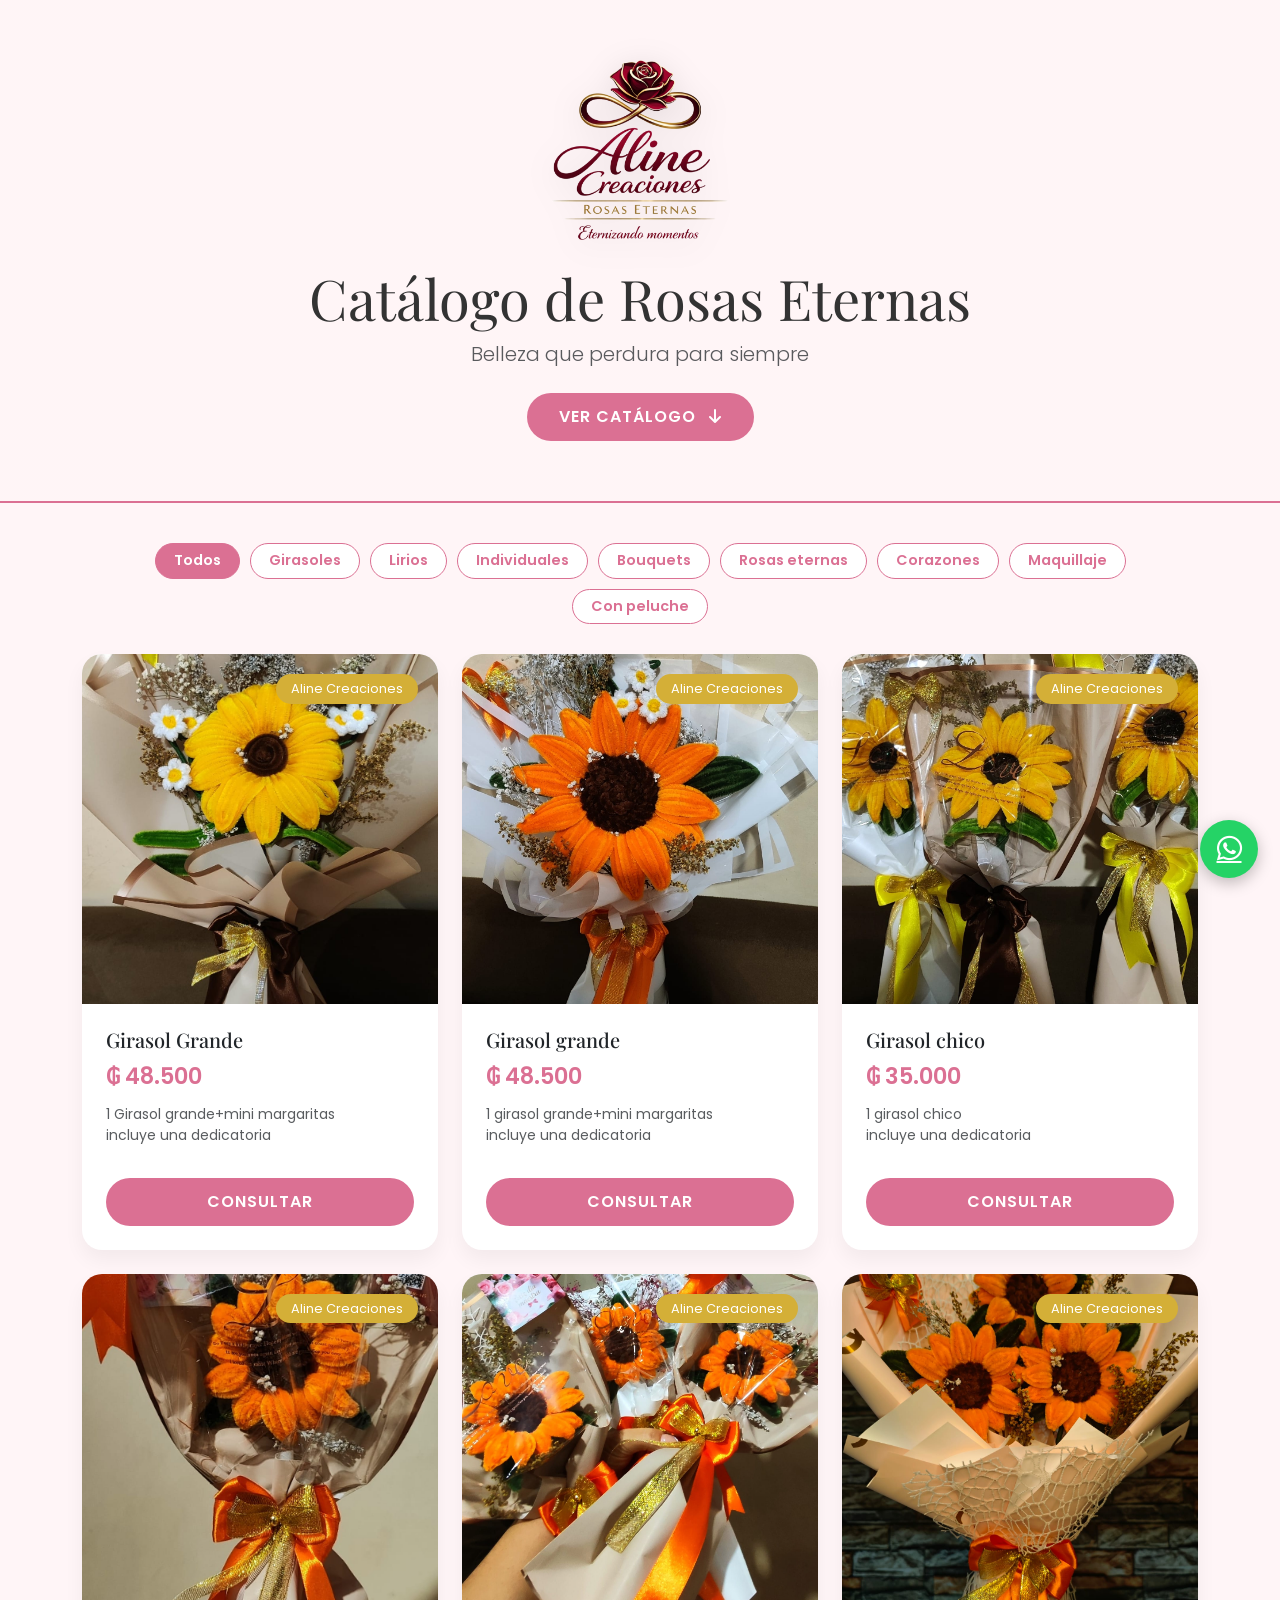
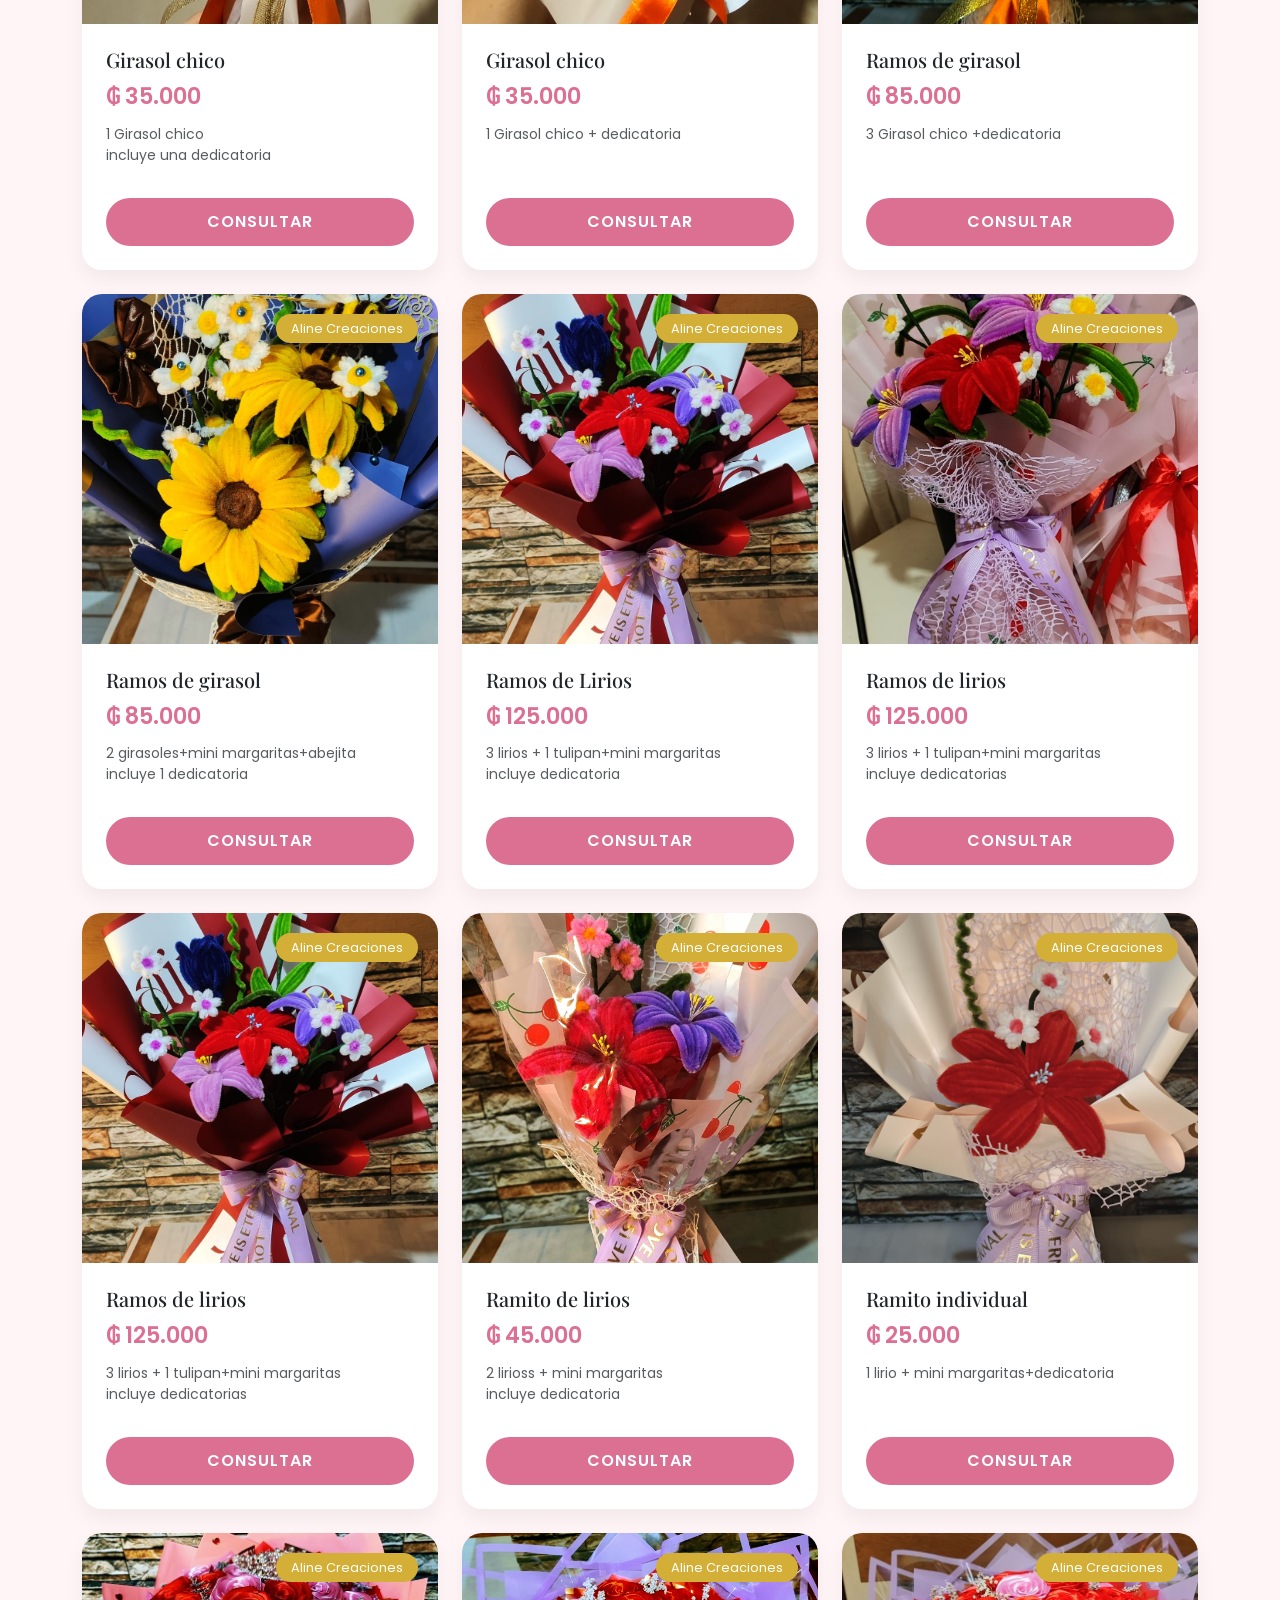
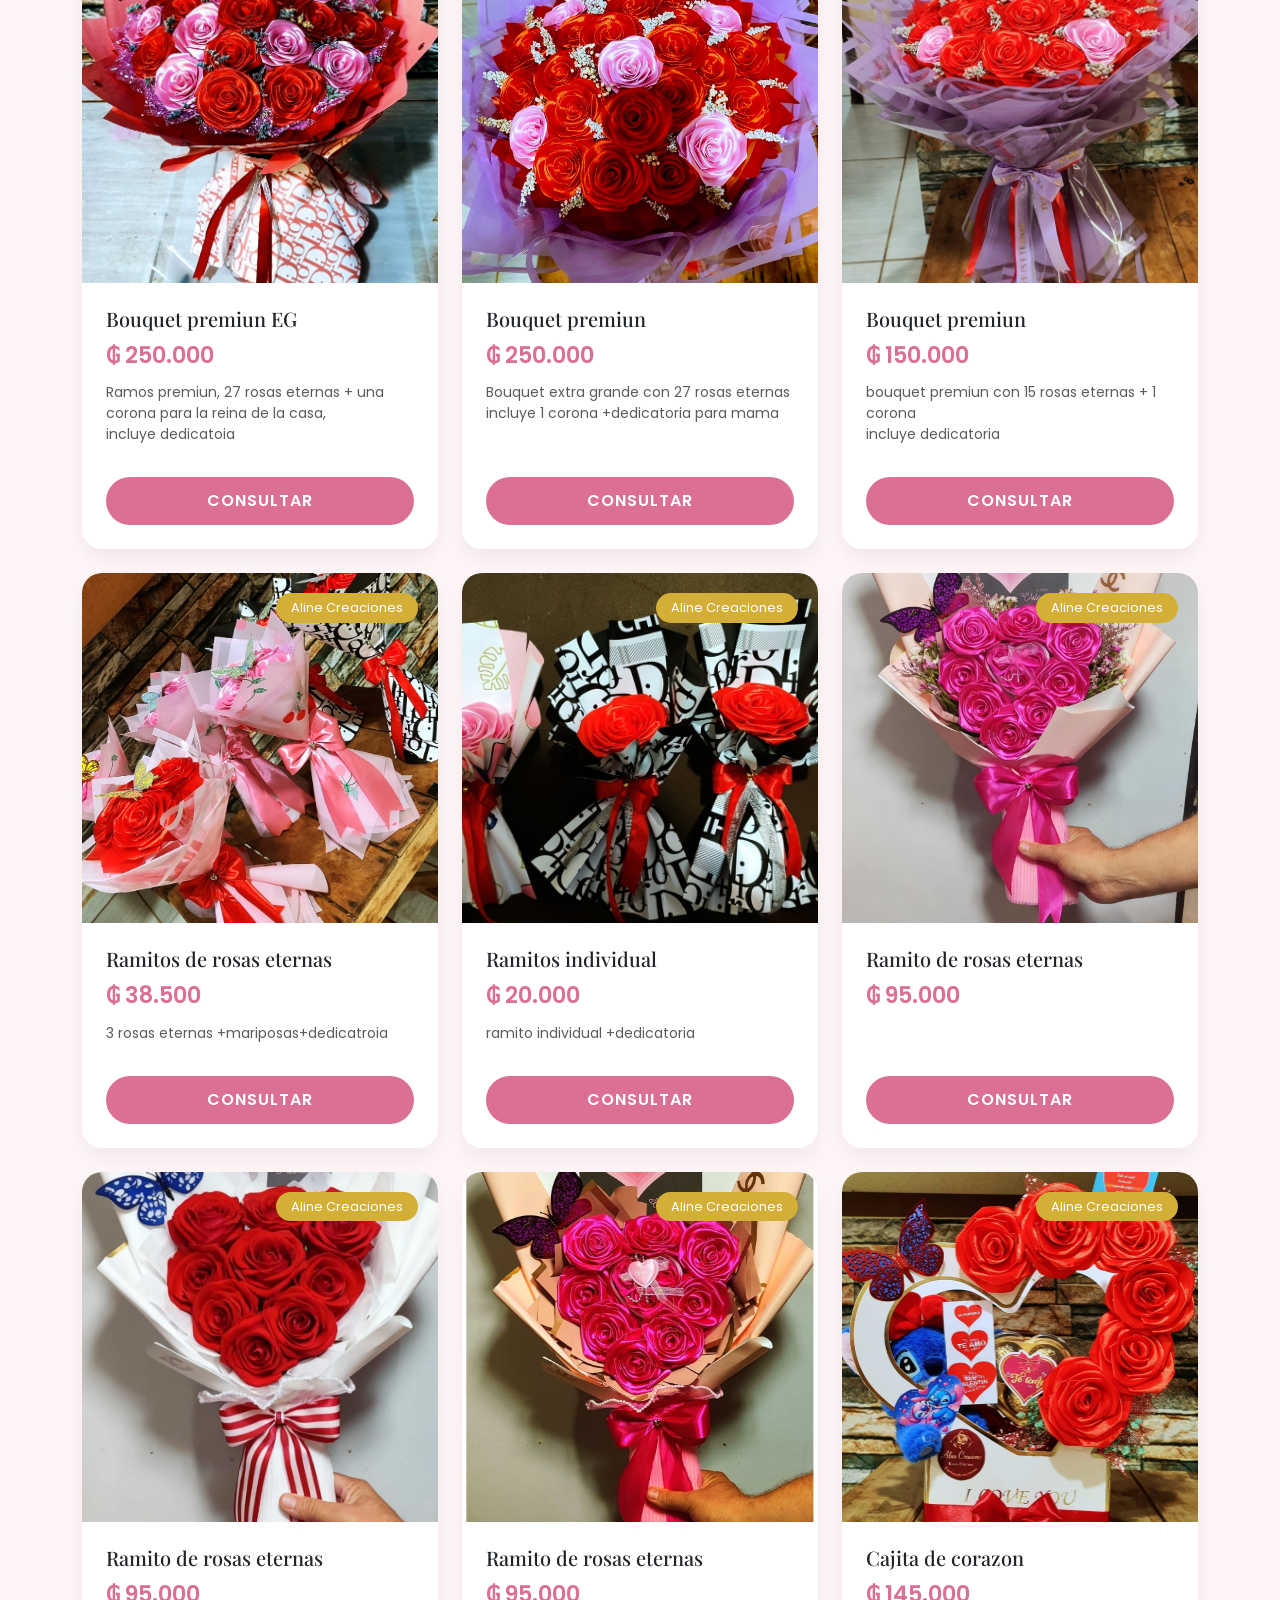
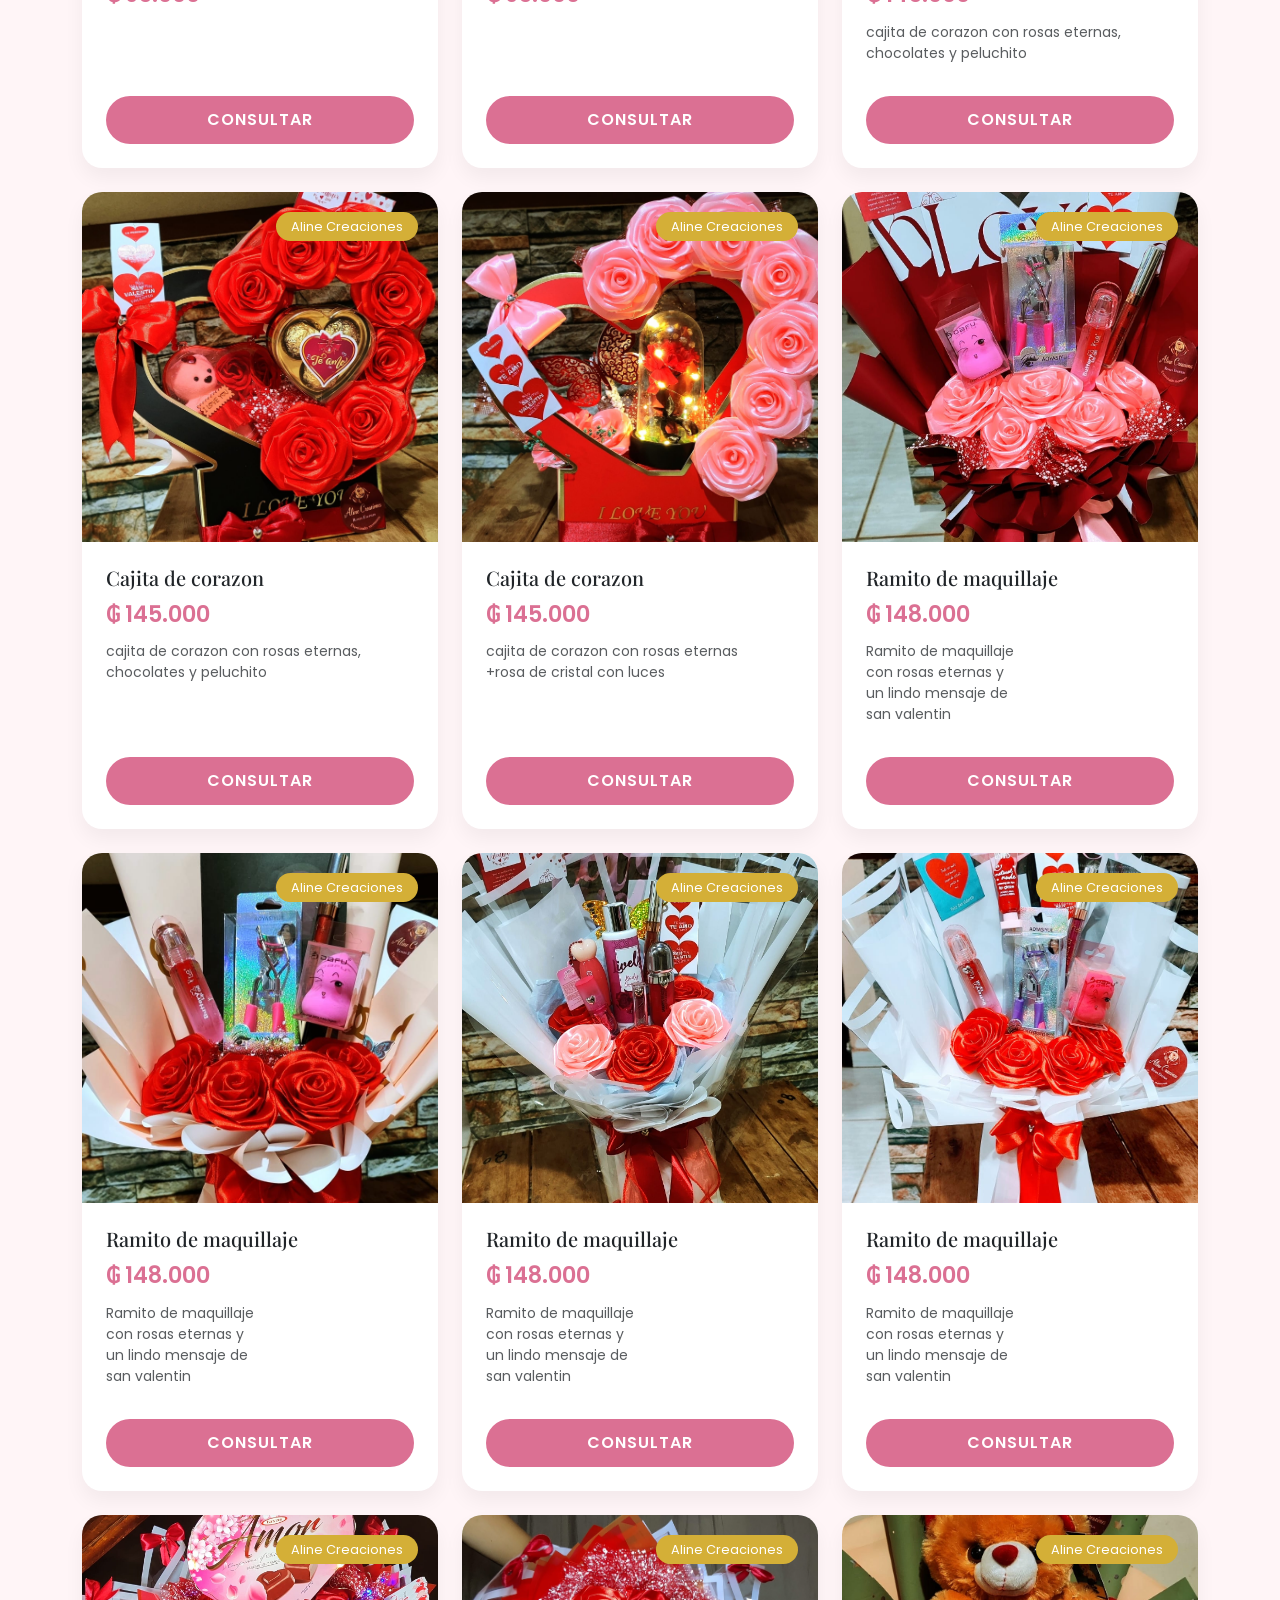
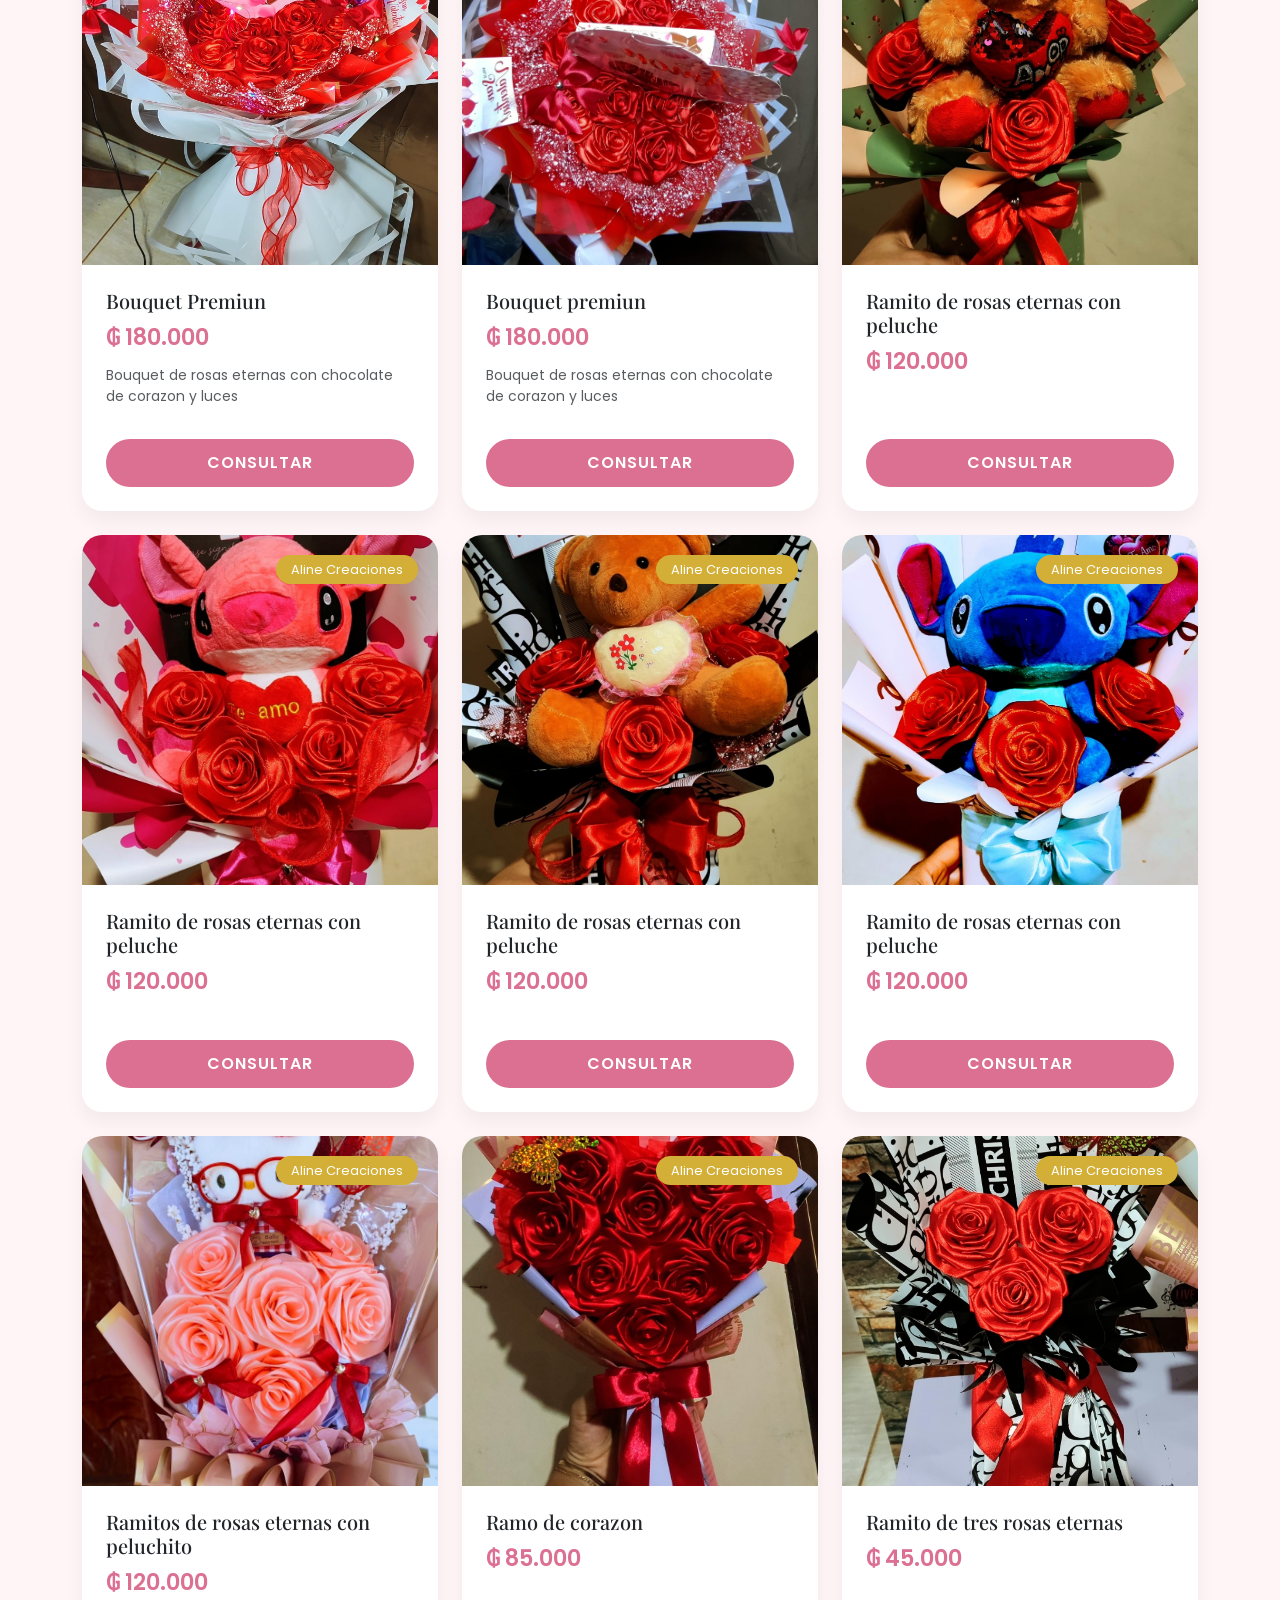
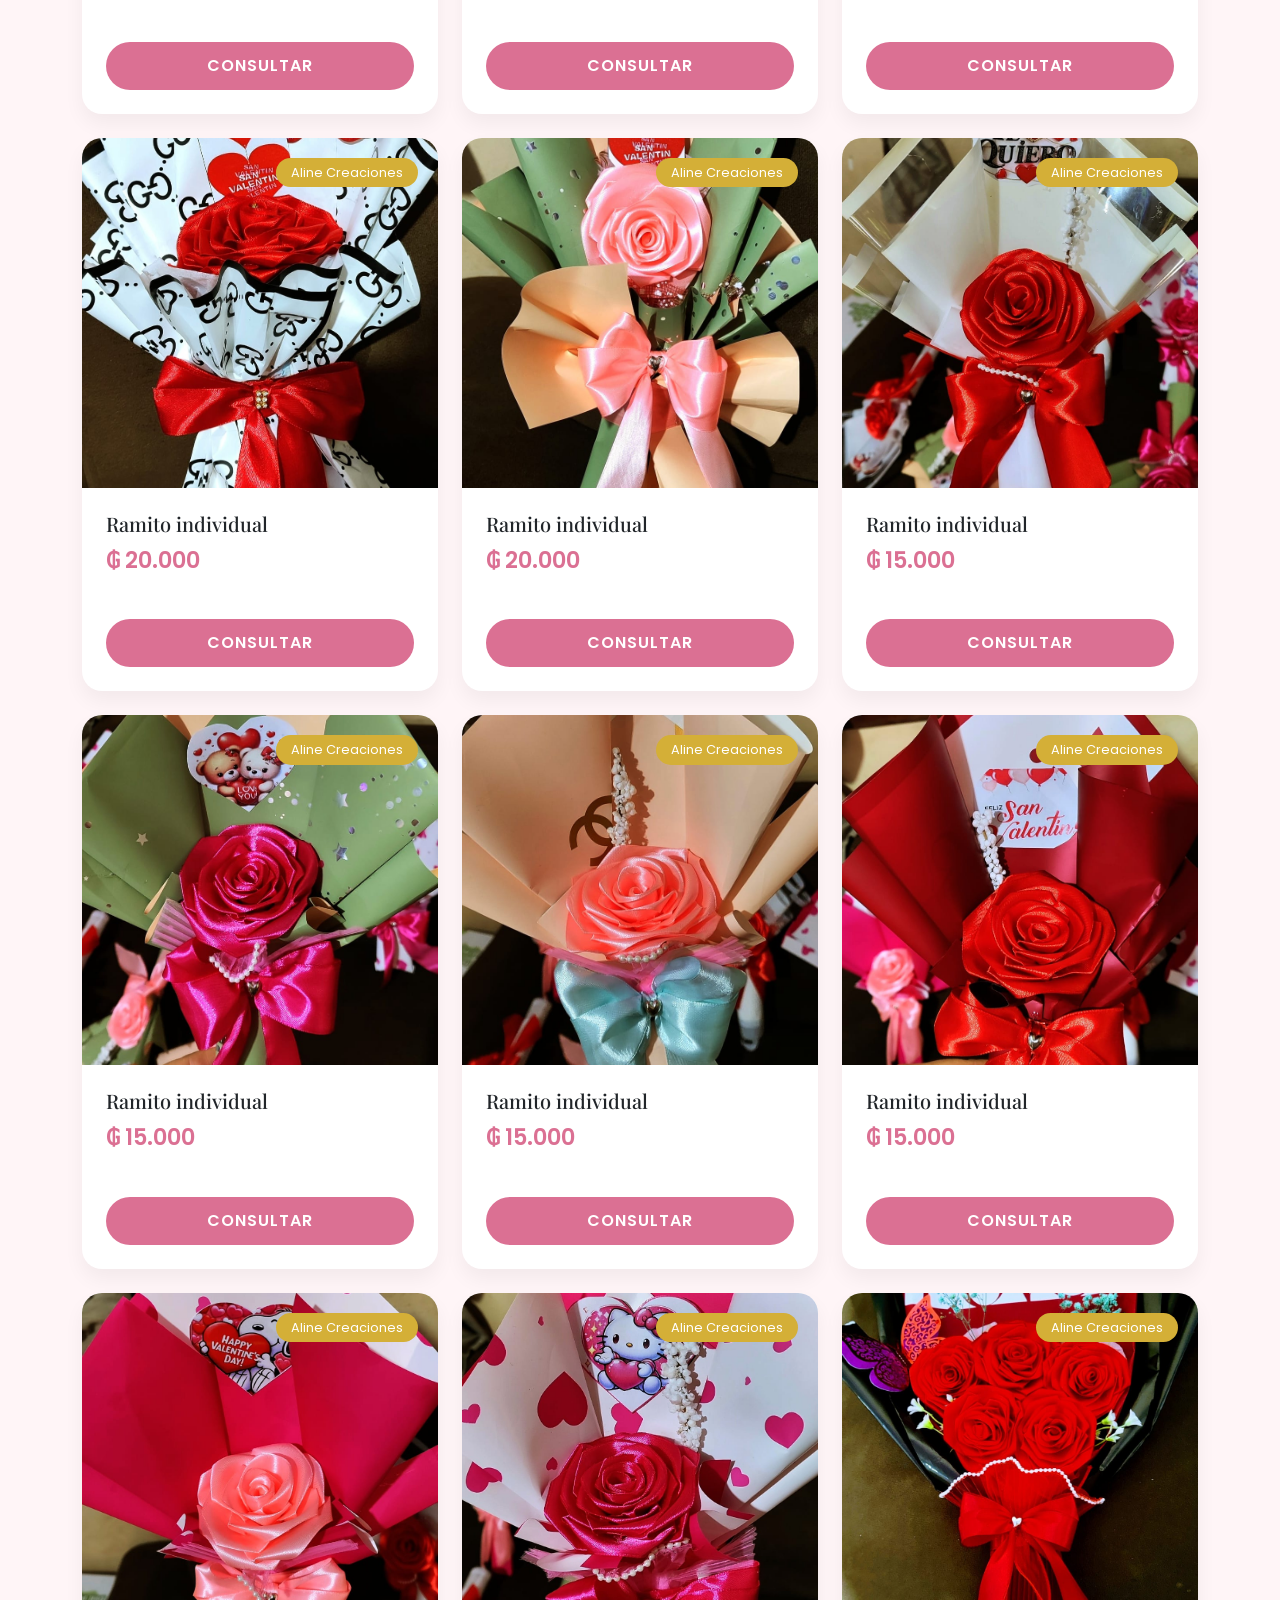
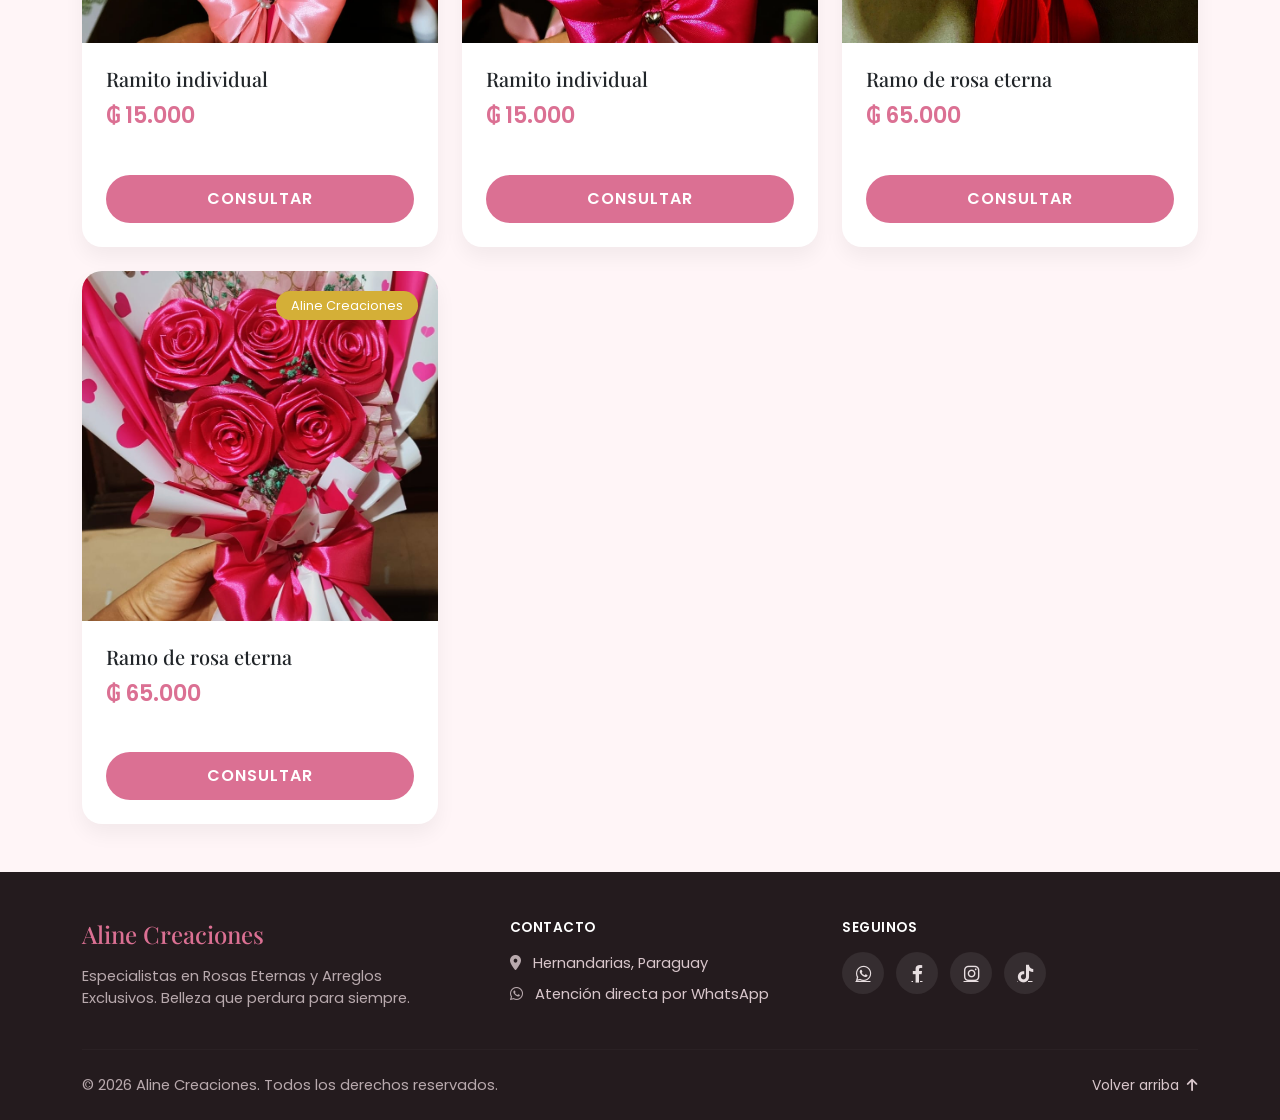
==== commit cf23911b: "Rename index_new_1.html to index.html" ====
--- a/index.html
+++ b/index.html
@@ -3,985 +3,90 @@
 <head>
     <meta charset="UTF-8">
     <meta name="viewport" content="width=device-width, initial-scale=1.0">
-    <title>Aline Creaciones - Catálogo Exclusivo</title>
+    <title>Aline Creaciones - Catálogo de Rosas Eternas</title>
+    <meta name="description" content="Catálogo de rosas eternas, girasoles, lirios y arreglos exclusivos de Aline Creaciones en Hernandarias, Paraguay. Consultá y pedí por WhatsApp.">
+
+    <!-- Open Graph / redes sociales -->
+    <meta property="og:title" content="Aline Creaciones - Catálogo de Rosas Eternas">
+    <meta property="og:description" content="Rosas eternas, girasoles, lirios y arreglos exclusivos. Belleza que perdura para siempre.">
+    <meta property="og:image" content="logo.png">
+    <meta property="og:type" content="website">
+
     <link href="https://cdn.jsdelivr.net/npm/bootstrap@5.3.0/dist/css/bootstrap.min.css" rel="stylesheet">
     <link href="https://fonts.googleapis.com/css2?family=Playfair+Display:wght@700&family=Poppins:wght@300;400;600&display=swap" rel="stylesheet">
     <link rel="stylesheet" href="https://cdnjs.cloudflare.com/ajax/libs/font-awesome/6.0.0/css/all.min.css">
-    <link rel="icon" href="favicons/favicon.ico" > 
-    <link rel="apple-touch-icon" href="favicons/apple-touch-icon.png"> 
+    <link rel="icon" href="favicons/favicon.ico">
+    <link rel="apple-touch-icon" href="favicons/apple-touch-icon.png">
     <link rel="manifest" href="favicons/manifest.webmanifest">
-    <style>
-        :root {
-            --rosa-principal: #db7093;
-            --rosa-claro: #fff5f7;
-            --dorado: #d4af37;
-            --oscuro: #333;
-        }
-        body { 
-            background-color: var(--rosa-claro); 
-            font-family: 'Poppins', sans-serif;
-            color: var(--oscuro);
-        }
-        h1, h2, h5 { font-family: 'Playfair Display', serif; }
-        
-        .navbar {
-            background: white;
-            box-shadow: 0 2px 10px rgba(0,0,0,0.05);
-            padding: 1rem 0;
-        }
-        .hero-section {
-            padding: 60px 0;
-            background: linear-gradient(rgba(255,245,247,0.8), rgba(255,245,247,0.8)), url('https://images.unsplash.com/photo-1518709268805-4e9042af9f23?auto=format&fit=crop&q=80&w=1000');
-            background-size: cover;
-            background-position: center;
-            margin-bottom: 40px;
-            border-bottom: 2px solid var(--rosa-principal);
-        }
-        .logo-container img {
-            max-height: 180px;
-            filter: drop-shadow(0 5px 15px rgba(0,0,0,0.1));
-        }
-        .card {
-            border: none;
-            border-radius: 20px;
-            overflow: hidden;
-            transition: all 0.4s cubic-bezier(0.175, 0.885, 0.32, 1.275);
-            background: white;
-            box-shadow: 0 10px 20px rgba(0,0,0,0.05);
-        }
-           /* --- SOLUCIÓN: TAMAÑO UNIFORME SIN ZOOM --- */
-        .img-wrapper {
-            width: 100%;
-            height: 350px; /* Altura fija para que todas las tarjetas sean iguales */
-            background-color: #fff; /* Fondo blanco para los espacios vacíos */
-            display: flex;
-            align-items: center;
-            justify-content: center;
-            overflow: hidden;
-            position: relative;
-        }
-
-        .card-img-top {
-            max-width: 100%;
-            max-height: 100%;
-            width: auto;
-            height: auto;
-            /*object-fit: contain;*/ /* Muestra la imagen completa sin zoom */
-            transition: transform 0.5s;
-        }
-        
-        /* ----------------------------------------- */
-        .card:hover {
-            transform: translateY(-10px);
-            box-shadow: 0 15px 30px rgba(219, 112, 147, 0.2);
-        }
-        .card-img-top {
-            height: 350px;
-            object-fit: cover;
-            transition: transform 0.5s;
-        }
-        .card:hover .card-img-top {
-            transform: scale(1.05);
-        }
-        .price-tag {
-            color: var(--rosa-principal);
-            font-weight: 600;
-            font-size: 1.4rem;
-            margin-bottom: 10px;
-            display: block;
-        }
-        .btn-whatsapp {
-            background-color: var(--rosa-principal);
-            color: white;
-            border: none;
-            border-radius: 50px;
-            padding: 12px 25px;
-            font-weight: 600;
-            text-transform: uppercase;
-            letter-spacing: 1px;
-            transition: all 0.3s;
-            text-decoration: none;
-            display: block;
-            text-align: center;
-        }
-        .btn-whatsapp:hover {
-            background-color: #c0567a;
-            color: white;
-            box-shadow: 0 5px 15px rgba(219, 112, 147, 0.4);
-        }
-        .badge-new {
-            position: absolute;
-            top: 20px;
-            right: 20px;
-            background: var(--dorado);
-            color: white;
-            padding: 5px 15px;
-            border-radius: 20px;
-            font-size: 0.8rem;
-            z-index: 10;
-        }
-    </style>
+    <link rel="stylesheet" href="css/styles.css">
 </head>
 <body>
-   <!-- <nav class="navbar sticky-top">
-        <div class="container justify-content-center">
-            <a class="navbar-brand" href="#">
-                <span style="color: var(--rosa-principal); font-weight: bold; font-size: 1.5rem;">ALINE CREACIONES</span>
-            </a>
-        </div>
-    </nav>-->
 
     <header class="hero-section text-center">
         <div class="container">
             <div class="logo-container mb-4">
                 <img src="logo.png" alt="Aline Creaciones Logo">
             </div>
-            <h1 class="display-4 mb-2" style="color: var(--oscuro);">Catalogo de Rosas Eternas</h1>
-            <p class="lead text-muted">Belleza que perdura para siempre</p>
+            <h1 class="display-4 mb-2" style="color: var(--oscuro);">Catálogo de Rosas Eternas</h1>
+            <p class="lead text-muted mb-4">Belleza que perdura para siempre</p>
+            <a href="#catalogo" class="btn-ver-catalogo">
+                Ver catálogo <i class="fas fa-arrow-down ms-2"></i>
+            </a>
         </div>
     </header>
 
     <main class="container mb-5">
-        <div class="row g-4">
+        <div id="filtros" class="filtros"></div>
 
-            <div class="col-md-6 col-lg-4">
-                <div class="card h-100">
-                    <!--<div class="position-relative">-->
-                    <div class="img-wrapper">
-                        <img src="fotos/gs_002.jpeg" class="card-img-top" alt="Girasol Grande ">
-                        <span class="badge-new">Aline Creaciones</span>
-                    </div>
-                    <div class="card-body d-flex flex-column p-4">
-                        <h5 class="card-title mb-2">Girasol Grande </h5>
-                        <span class="price-tag">₲ 48.500</span>
-                        <p class="card-text text-muted small flex-grow-1" style="white-space: pre-line;">1 Girasol grande+mini margaritas
+        <div id="estado-catalogo" style="display:none;"></div>
+        <div id="catalogo" class="row g-4"></div>
+    </main>
 
-incluye una dedicatoria</p>
-                        <a href="https://wa.me/595975846445" class="btn-whatsapp mt-3">Consultar</a>
+    <footer class="footer-oscuro pt-5 pb-4">
+        <div class="container">
+            <div class="row gy-4 justify-content-between">
+                <div class="col-md-4">
+                    <h4 class="footer-marca mb-3">Aline Creaciones</h4>
+                    <p class="footer-texto">Especialistas en Rosas Eternas y Arreglos Exclusivos. Belleza que perdura para siempre.</p>
+                </div>
+
+                <div class="col-md-3">
+                    <h6 class="footer-titulo mb-3">Contacto</h6>
+                    <p class="footer-texto mb-2">
+                        <i class="fas fa-map-marker-alt me-2"></i>
+                        <a href="https://www.google.com/maps/search/?api=1&query=Hernandarias%2C+Paraguay" target="_blank" rel="noopener" class="footer-link">Hernandarias, Paraguay</a>
+                    </p>
+                    <p class="footer-texto mb-2">
+                        <i class="fab fa-whatsapp me-2"></i>
+                        <a href="https://wa.me/595975846445" target="_blank" rel="noopener" class="footer-link">Atención directa por WhatsApp</a>
+                    </p>
+                </div>
+
+                <div class="col-md-4">
+                    <h6 class="footer-titulo mb-3">Seguinos</h6>
+                    <div class="footer-redes">
+                        <a href="https://wa.me/595975846445" target="_blank" rel="noopener" class="footer-red-icono" aria-label="WhatsApp" style="--color-red:#25d366;"><i class="fab fa-whatsapp"></i></a>
+                        <a href="https://www.facebook.com/share/1F9iBNgEcu/" target="_blank" rel="noopener" class="footer-red-icono" aria-label="Facebook" style="--color-red:#1877f2;"><i class="fab fa-facebook-f"></i></a>
+                        <a href="https://www.instagram.com/aline_creaciones_rosaseternas?igsh=MWM5OWk1bGg5ZXJ1Mg==" target="_blank" rel="noopener" class="footer-red-icono" aria-label="Instagram" style="--color-red:#e4405f;"><i class="fab fa-instagram"></i></a>
+                        <a href="https://www.tiktok.com/@aline_creaciones?_r=1&_t=ZS-93fRPbBKa13" target="_blank" rel="noopener" class="footer-red-icono" aria-label="TikTok" style="--color-red:#ffffff;"><i class="fab fa-tiktok"></i></a>
                     </div>
                 </div>
             </div>
-        
-            <div class="col-md-6 col-lg-4">
-                <div class="card h-100">
-                    <!--<div class="position-relative">-->
-                    <div class="img-wrapper">
-                        <img src="fotos/gs_003.jpeg" class="card-img-top" alt="Girasol grande">
-                        <span class="badge-new">Aline Creaciones</span>
-                    </div>
-                    <div class="card-body d-flex flex-column p-4">
-                        <h5 class="card-title mb-2">Girasol grande</h5>
-                        <span class="price-tag">₲ 48.500</span>
-                        <p class="card-text text-muted small flex-grow-1" style="white-space: pre-line;">1 girasol grande+mini margaritas
 
-incluye una dedicatoria</p>
-                        <a href="https://wa.me/595975846445" class="btn-whatsapp mt-3">Consultar</a>
-                    </div>
-                </div>
-            </div>
-        
-            <div class="col-md-6 col-lg-4">
-                <div class="card h-100">
-                    <!--<div class="position-relative">-->
-                    <div class="img-wrapper">
-                        <img src="fotos/gs_001.jpeg" class="card-img-top" alt="Girasol chico ">
-                        <span class="badge-new">Aline Creaciones</span>
-                    </div>
-                    <div class="card-body d-flex flex-column p-4">
-                        <h5 class="card-title mb-2">Girasol chico </h5>
-                        <span class="price-tag">₲ 35.000</span>
-                        <p class="card-text text-muted small flex-grow-1" style="white-space: pre-line;">1 girasol chico
+            <hr class="footer-linea my-4">
 
-incluye una dedicatoria</p>
-                        <a href="https://wa.me/595975846445" class="btn-whatsapp mt-3">Consultar</a>
-                    </div>
-                </div>
-            </div>
-        
-            <div class="col-md-6 col-lg-4">
-                <div class="card h-100">
-                    <!--<div class="position-relative">-->
-                    <div class="img-wrapper">
-                        <img src="fotos/gs_004.jpeg" class="card-img-top" alt="girasol chico">
-                        <span class="badge-new">Aline Creaciones</span>
-                    </div>
-                    <div class="card-body d-flex flex-column p-4">
-                        <h5 class="card-title mb-2">girasol chico</h5>
-                        <span class="price-tag">₲ 35.000</span>
-                        <p class="card-text text-muted small flex-grow-1" style="white-space: pre-line;">1 Girasol chico 
-
-incluye una dedicatoria</p>
-                        <a href="https://wa.me/595975846445" class="btn-whatsapp mt-3">Consultar</a>
-                    </div>
-                </div>
-            </div>
-        
-            <div class="col-md-6 col-lg-4">
-                <div class="card h-100">
-                    <!--<div class="position-relative">-->
-                    <div class="img-wrapper">
-                        <img src="fotos/gs_005.jpeg" class="card-img-top" alt="girasol chico">
-                        <span class="badge-new">Aline Creaciones</span>
-                    </div>
-                    <div class="card-body d-flex flex-column p-4">
-                        <h5 class="card-title mb-2">girasol chico</h5>
-                        <span class="price-tag">₲ 35.000</span>
-                        <p class="card-text text-muted small flex-grow-1" style="white-space: pre-line;">1 Girasol chico + dedicatoria</p>
-                        <a href="https://wa.me/595975846445" class="btn-whatsapp mt-3">Consultar</a>
-                    </div>
-                </div>
-            </div>
-        
-            <div class="col-md-6 col-lg-4">
-                <div class="card h-100">
-                    <!--<div class="position-relative">-->
-                    <div class="img-wrapper">
-                        <img src="fotos/gs_006.jpeg" class="card-img-top" alt="Ramos de girasol">
-                        <span class="badge-new">Aline Creaciones</span>
-                    </div>
-                    <div class="card-body d-flex flex-column p-4">
-                        <h5 class="card-title mb-2">Ramos de girasol</h5>
-                        <span class="price-tag">₲ 85.000</span>
-                        <p class="card-text text-muted small flex-grow-1" style="white-space: pre-line;">3 Girasol chico +dedicatoria</p>
-                        <a href="https://wa.me/595975846445" class="btn-whatsapp mt-3">Consultar</a>
-                    </div>
-                </div>
-            </div>
-        
-            <div class="col-md-6 col-lg-4">
-                <div class="card h-100">
-                    <!--<div class="position-relative">-->
-                    <div class="img-wrapper">
-                        <img src="fotos/gs_007.jpeg" class="card-img-top" alt="Ramos de girasol ">
-                        <span class="badge-new">Aline Creaciones</span>
-                    </div>
-                    <div class="card-body d-flex flex-column p-4">
-                        <h5 class="card-title mb-2">Ramos de girasol </h5>
-                        <span class="price-tag">₲ 85.000</span>
-                        <p class="card-text text-muted small flex-grow-1" style="white-space: pre-line;">2 girasoles+mini margaritas+abejita
-
-incluye 1 dedicatoria</p>
-                        <a href="https://wa.me/595975846445" class="btn-whatsapp mt-3">Consultar</a>
-                    </div>
-                </div>
-            </div>
-        
-            <div class="col-md-6 col-lg-4">
-                <div class="card h-100">
-                    <!--<div class="position-relative">-->
-                    <div class="img-wrapper">
-                        <img src="fotos/tp_002.jpeg" class="card-img-top" alt="Ramos de Lirios ">
-                        <span class="badge-new">Aline Creaciones</span>
-                    </div>
-                    <div class="card-body d-flex flex-column p-4">
-                        <h5 class="card-title mb-2">Ramos de Lirios </h5>
-                        <span class="price-tag">₲ 125.000</span>
-                        <p class="card-text text-muted small flex-grow-1" style="white-space: pre-line;">3 lirios + 1 tulipan+mini margaritas
-
-incluye dedicatoria</p>
-                        <a href="https://wa.me/595975846445" class="btn-whatsapp mt-3">Consultar</a>
-                    </div>
-                </div>
-            </div>
-        
-            <div class="col-md-6 col-lg-4">
-                <div class="card h-100">
-                    <!--<div class="position-relative">-->
-                    <div class="img-wrapper">
-                        <img src="fotos/tp_006.jpeg" class="card-img-top" alt="ramos de lirios">
-                        <span class="badge-new">Aline Creaciones</span>
-                    </div>
-                    <div class="card-body d-flex flex-column p-4">
-                        <h5 class="card-title mb-2">ramos de lirios</h5>
-                        <span class="price-tag">₲ 125.000</span>
-                        <p class="card-text text-muted small flex-grow-1" style="white-space: pre-line;">3 lirios + 1 tulipan+mini margaritas
-
-incluye dedicatorias</p>
-                        <a href="https://wa.me/595975846445" class="btn-whatsapp mt-3">Consultar</a>
-                    </div>
-                </div>
-            </div>
-        
-            <div class="col-md-6 col-lg-4">
-                <div class="card h-100">
-                    <!--<div class="position-relative">-->
-                    <div class="img-wrapper">
-                        <img src="fotos/tp_002.jpeg" class="card-img-top" alt="Ramos de lirios">
-                        <span class="badge-new">Aline Creaciones</span>
-                    </div>
-                    <div class="card-body d-flex flex-column p-4">
-                        <h5 class="card-title mb-2">Ramos de lirios</h5>
-                        <span class="price-tag">₲ 125.000</span>
-                        <p class="card-text text-muted small flex-grow-1" style="white-space: pre-line;">3 lirios + 1 tulipan+mini margaritas
-
-incluye dedicatorias</p>
-                        <a href="https://wa.me/595975846445" class="btn-whatsapp mt-3">Consultar</a>
-                    </div>
-                </div>
-            </div>
-        
-            <div class="col-md-6 col-lg-4">
-                <div class="card h-100">
-                    <!--<div class="position-relative">-->
-                    <div class="img-wrapper">
-                        <img src="fotos/tp_005.jpeg" class="card-img-top" alt="Ramito de lirios">
-                        <span class="badge-new">Aline Creaciones</span>
-                    </div>
-                    <div class="card-body d-flex flex-column p-4">
-                        <h5 class="card-title mb-2">Ramito de lirios</h5>
-                        <span class="price-tag">₲ 45.000</span>
-                        <p class="card-text text-muted small flex-grow-1" style="white-space: pre-line;">2 lirioss + mini margaritas
-
-incluye dedicatoria</p>
-                        <a href="https://wa.me/595975846445" class="btn-whatsapp mt-3">Consultar</a>
-                    </div>
-                </div>
-            </div>
-        
-            <div class="col-md-6 col-lg-4">
-                <div class="card h-100">
-                    <!--<div class="position-relative">-->
-                    <div class="img-wrapper">
-                        <img src="fotos/tp_001.jpeg" class="card-img-top" alt="Ramito individual">
-                        <span class="badge-new">Aline Creaciones</span>
-                    </div>
-                    <div class="card-body d-flex flex-column p-4">
-                        <h5 class="card-title mb-2">Ramito individual</h5>
-                        <span class="price-tag">₲ 25.000</span>
-                        <p class="card-text text-muted small flex-grow-1" style="white-space: pre-line;">1 lirio + mini margaritas+dedicatoria</p>
-                        <a href="https://wa.me/595975846445" class="btn-whatsapp mt-3">Consultar</a>
-                    </div>
-                </div>
-            </div>
-        
-            <div class="col-md-6 col-lg-4">
-                <div class="card h-100">
-                    <!--<div class="position-relative">-->
-                    <div class="img-wrapper">
-                        <img src="fotos/re_001.jpeg" class="card-img-top" alt="Ramos premiun EG">
-                        <span class="badge-new">Aline Creaciones</span>
-                    </div>
-                    <div class="card-body d-flex flex-column p-4">
-                        <h5 class="card-title mb-2">Bouquet premiun EG</h5>
-                        <span class="price-tag">₲ 250.000</span>
-                        <p class="card-text text-muted small flex-grow-1" style="white-space: pre-line;">Ramos premiun, 27 rosas eternas + una corona para la reina de la casa,
-
-incluye dedicatoia</p>
-                        <a href="https://wa.me/595975846445" class="btn-whatsapp mt-3">Consultar</a>
-                    </div>
-                </div>
-            </div>
-        
-            <div class="col-md-6 col-lg-4">
-                <div class="card h-100">
-                    <!--<div class="position-relative">-->
-                    <div class="img-wrapper">
-                        <img src="fotos/re_007.jpeg" class="card-img-top" alt="Bouquet  premiun ">
-                        <span class="badge-new">Aline Creaciones</span>
-                    </div>
-                    <div class="card-body d-flex flex-column p-4">
-                        <h5 class="card-title mb-2">Bouquet  premiun </h5>
-                        <span class="price-tag">₲ 250.000</span>
-                        <p class="card-text text-muted small flex-grow-1" style="white-space: pre-line;">Bouquet  extra grande con 27 rosas eternas 
-
-incluye 1 corona +dedicatoria para mama</p>
-                        <a href="https://wa.me/595975846445" class="btn-whatsapp mt-3">Consultar</a>
-                    </div>
-                </div>
-            </div>
-        
-            <div class="col-md-6 col-lg-4">
-                <div class="card h-100">
-                    <!--<div class="position-relative">-->
-                    <div class="img-wrapper">
-                        <img src="fotos/re_003.jpeg" class="card-img-top" alt="Bouquet premiun ">
-                        <span class="badge-new">Aline Creaciones</span>
-                    </div>
-                    <div class="card-body d-flex flex-column p-4">
-                        <h5 class="card-title mb-2">Bouquet premiun </h5>
-                        <span class="price-tag">₲ 150.000</span>
-                        <p class="card-text text-muted small flex-grow-1" style="white-space: pre-line;">bouquet premiun con 15 rosas eternas + 1 corona
-
-incluye dedicatoria</p>
-                        <a href="https://wa.me/595975846445" class="btn-whatsapp mt-3">Consultar</a>
-                    </div>
-                </div>
-            </div>
-        
-            <div class="col-md-6 col-lg-4">
-                <div class="card h-100">
-                    <!--<div class="position-relative">-->
-                    <div class="img-wrapper">
-                        <img src="fotos/re_004.jpeg" class="card-img-top" alt="Ramitos de rosas eternas ">
-                        <span class="badge-new">Aline Creaciones</span>
-                    </div>
-                    <div class="card-body d-flex flex-column p-4">
-                        <h5 class="card-title mb-2">Ramitos de rosas eternas </h5>
-                        <span class="price-tag">₲ 38.500</span>
-                        <p class="card-text text-muted small flex-grow-1" style="white-space: pre-line;">3 rosas eternas +mariposas+dedicatroia</p>
-                        <a href="https://wa.me/595975846445" class="btn-whatsapp mt-3">Consultar</a>
-                    </div>
-                </div>
-            </div>
-        
-            <div class="col-md-6 col-lg-4">
-                <div class="card h-100">
-                    <!--<div class="position-relative">-->
-                    <div class="img-wrapper">
-                        <img src="fotos/re_006.jpeg" class="card-img-top" alt="Ramitos individual">
-                        <span class="badge-new">Aline Creaciones</span>
-                    </div>
-                    <div class="card-body d-flex flex-column p-4">
-                        <h5 class="card-title mb-2">Ramitos individual</h5>
-                        <span class="price-tag">₲ 20.000</span>
-                        <p class="card-text text-muted small flex-grow-1" style="white-space: pre-line;">ramito individual +dedicatoria</p>
-                        <a href="https://wa.me/595975846445" class="btn-whatsapp mt-3">Consultar</a>
-                    </div>
-                </div>
-            </div>
-        
-            <div class="col-md-6 col-lg-4">
-                <div class="card h-100">
-                    <!--<div class="position-relative">-->
-                    <div class="img-wrapper">
-                        <img src="fotos/opt1.jpeg" class="card-img-top" alt="Ramito de rosas eternas ">
-                        <span class="badge-new">Aline Creaciones</span>
-                    </div>
-                    <div class="card-body d-flex flex-column p-4">
-                        <h5 class="card-title mb-2">Ramito de rosas eternas </h5>
-                        <span class="price-tag">₲ 95.000</span>
-                        <p class="card-text text-muted small flex-grow-1" style="white-space: pre-line;"></p>
-                        <a href="https://wa.me/595975846445" class="btn-whatsapp mt-3">Consultar</a>
-                    </div>
-                </div>
-            </div>
-        
-            <div class="col-md-6 col-lg-4">
-                <div class="card h-100">
-                    <!--<div class="position-relative">-->
-                    <div class="img-wrapper">
-                        <img src="fotos/opt2.jpeg" class="card-img-top" alt="Ramito de rosas eternas">
-                        <span class="badge-new">Aline Creaciones</span>
-                    </div>
-                    <div class="card-body d-flex flex-column p-4">
-                        <h5 class="card-title mb-2">Ramito de rosas eternas</h5>
-                        <span class="price-tag">₲ 95.000</span>
-                        <p class="card-text text-muted small flex-grow-1" style="white-space: pre-line;"></p>
-                        <a href="https://wa.me/595975846445" class="btn-whatsapp mt-3">Consultar</a>
-                    </div>
-                </div>
-            </div>
-        
-            <div class="col-md-6 col-lg-4">
-                <div class="card h-100">
-                    <!--<div class="position-relative">-->
-                    <div class="img-wrapper">
-                        <img src="fotos/opt3.jpeg" class="card-img-top" alt="Ramito de rosas eternas">
-                        <span class="badge-new">Aline Creaciones</span>
-                    </div>
-                    <div class="card-body d-flex flex-column p-4">
-                        <h5 class="card-title mb-2">Ramito de rosas eternas</h5>
-                        <span class="price-tag">₲ 95.000</span>
-                        <p class="card-text text-muted small flex-grow-1" style="white-space: pre-line;"></p>
-                        <a href="https://wa.me/595975846445" class="btn-whatsapp mt-3">Consultar</a>
-                    </div>
-                </div>
-            </div>
-        
-            <div class="col-md-6 col-lg-4">
-                <div class="card h-100">
-                    <!--<div class="position-relative">-->
-                    <div class="img-wrapper">
-                        <img src="fotos/optionCajaCoracao2.jpeg" class="card-img-top" alt="Cajita de corazon ">
-                        <span class="badge-new">Aline Creaciones</span>
-                    </div>
-                    <div class="card-body d-flex flex-column p-4">
-                        <h5 class="card-title mb-2">Cajita de corazon </h5>
-                        <span class="price-tag">₲ 145.000</span>
-                        <p class="card-text text-muted small flex-grow-1" style="white-space: pre-line;">cajita de corazon con rosas eternas,
-
-chocolates y peluchito</p>
-                        <a href="https://wa.me/595975846445" class="btn-whatsapp mt-3">Consultar</a>
-                    </div>
-                </div>
-            </div>
-        
-            <div class="col-md-6 col-lg-4">
-                <div class="card h-100">
-                    <!--<div class="position-relative">-->
-                    <div class="img-wrapper">
-                        <img src="fotos/optionCajaCoracao3.jpeg" class="card-img-top" alt="Cajita de corazon">
-                        <span class="badge-new">Aline Creaciones</span>
-                    </div>
-                    <div class="card-body d-flex flex-column p-4">
-                        <h5 class="card-title mb-2">Cajita de corazon</h5>
-                        <span class="price-tag">₲ 145.000</span>
-                        <p class="card-text text-muted small flex-grow-1" style="white-space: pre-line;">cajita de corazon con rosas eternas,
-
-chocolates y peluchito</p>
-                        <a href="https://wa.me/595975846445" class="btn-whatsapp mt-3">Consultar</a>
-                    </div>
-                </div>
-            </div>
-        
-            <div class="col-md-6 col-lg-4">
-                <div class="card h-100">
-                    <!--<div class="position-relative">-->
-                    <div class="img-wrapper">
-                        <img src="fotos/optionCajaCoracao1.jpeg" class="card-img-top" alt="cajita de corazon">
-                        <span class="badge-new">Aline Creaciones</span>
-                    </div>
-                    <div class="card-body d-flex flex-column p-4">
-                        <h5 class="card-title mb-2">cajita de corazon</h5>
-                        <span class="price-tag">₲ 145.000</span>
-                        <p class="card-text text-muted small flex-grow-1" style="white-space: pre-line;">cajita de corazon con rosas eternas 
-
-+rosa de cristal con luces</p>
-                        <a href="https://wa.me/595975846445" class="btn-whatsapp mt-3">Consultar</a>
-                    </div>
-                </div>
-            </div>
-        
-            <div class="col-md-6 col-lg-4">
-                <div class="card h-100">
-                    <!--<div class="position-relative">-->
-                    <div class="img-wrapper">
-                        <img src="fotos/optionMaquilaje2.jpeg" class="card-img-top" alt="Ramito de maquillaje ">
-                        <span class="badge-new">Aline Creaciones</span>
-                    </div>
-                    <div class="card-body d-flex flex-column p-4">
-                        <h5 class="card-title mb-2">Ramito de maquillaje </h5>
-                        <span class="price-tag">₲ 148.000</span>
-                        <p class="card-text text-muted small flex-grow-1" style="white-space: pre-line;">Ramito de maquillaje 
-
-con rosas eternas y 
-
-un lindo mensaje de 
-
-san valentin</p>
-                        <a href="https://wa.me/595975846445" class="btn-whatsapp mt-3">Consultar</a>
-                    </div>
-                </div>
-            </div>
-        
-            <div class="col-md-6 col-lg-4">
-                <div class="card h-100">
-                    <!--<div class="position-relative">-->
-                    <div class="img-wrapper">
-                        <img src="fotos/optionMaquilaje3.jpeg" class="card-img-top" alt="Ramito de maquillaje">
-                        <span class="badge-new">Aline Creaciones</span>
-                    </div>
-                    <div class="card-body d-flex flex-column p-4">
-                        <h5 class="card-title mb-2">Ramito de maquillaje</h5>
-                        <span class="price-tag">₲ 148.000</span>
-                        <p class="card-text text-muted small flex-grow-1" style="white-space: pre-line;">Ramito de maquillaje 
-
-con rosas eternas y 
-
-un lindo mensaje de 
-
-san valentin</p>
-                        <a href="https://wa.me/595975846445" class="btn-whatsapp mt-3">Consultar</a>
-                    </div>
-                </div>
-            </div>
-        
-            <div class="col-md-6 col-lg-4">
-                <div class="card h-100">
-                    <!--<div class="position-relative">-->
-                    <div class="img-wrapper">
-                        <img src="fotos/optionMaquilaje1.jpeg" class="card-img-top" alt="Ramito de maquillaje">
-                        <span class="badge-new">Aline Creaciones</span>
-                    </div>
-                    <div class="card-body d-flex flex-column p-4">
-                        <h5 class="card-title mb-2">Ramito de maquillaje</h5>
-                        <span class="price-tag">₲ 148.000</span>
-                        <p class="card-text text-muted small flex-grow-1" style="white-space: pre-line;">Ramito de maquillaje 
-
-con rosas eternas y 
-
-un lindo mensaje de 
-
-san valentin</p>
-                        <a href="https://wa.me/595975846445" class="btn-whatsapp mt-3">Consultar</a>
-                    </div>
-                </div>
-            </div>
-        
-            <div class="col-md-6 col-lg-4">
-                <div class="card h-100">
-                    <!--<div class="position-relative">-->
-                    <div class="img-wrapper">
-                        <img src="fotos/optionMaquilaje4.jpeg" class="card-img-top" alt="Ramito de maquillaje">
-                        <span class="badge-new">Aline Creaciones</span>
-                    </div>
-                    <div class="card-body d-flex flex-column p-4">
-                        <h5 class="card-title mb-2">Ramito de maquillaje</h5>
-                        <span class="price-tag">₲ 148.000</span>
-                        <p class="card-text text-muted small flex-grow-1" style="white-space: pre-line;">Ramito de maquillaje 
-
-con rosas eternas y 
-
-un lindo mensaje de 
-
-san valentin</p>
-                        <a href="https://wa.me/595975846445" class="btn-whatsapp mt-3">Consultar</a>
-                    </div>
-                </div>
-            </div>
-        
-            <div class="col-md-6 col-lg-4">
-                <div class="card h-100">
-                    <!--<div class="position-relative">-->
-                    <div class="img-wrapper">
-                        <img src="fotos/opt1_1.jpeg" class="card-img-top" alt="Bouquet Premiun">
-                        <span class="badge-new">Aline Creaciones</span>
-                    </div>
-                    <div class="card-body d-flex flex-column p-4">
-                        <h5 class="card-title mb-2">Bouquet Premiun</h5>
-                        <span class="price-tag">₲ 180.000</span>
-                        <p class="card-text text-muted small flex-grow-1" style="white-space: pre-line;">Bouquet de rosas eternas con chocolate de corazon y luces</p>
-                        <a href="https://wa.me/595975846445" class="btn-whatsapp mt-3">Consultar</a>
-                    </div>
-                </div>
-            </div>
-        
-            <div class="col-md-6 col-lg-4">
-                <div class="card h-100">
-                    <!--<div class="position-relative">-->
-                    <div class="img-wrapper">
-                        <img src="fotos/opt1_2.jpeg" class="card-img-top" alt="bouquet premiun">
-                        <span class="badge-new">Aline Creaciones</span>
-                    </div>
-                    <div class="card-body d-flex flex-column p-4">
-                        <h5 class="card-title mb-2">bouquet premiun</h5>
-                        <span class="price-tag">₲ 180.000</span>
-                        <p class="card-text text-muted small flex-grow-1" style="white-space: pre-line;">Bouquet de rosas eternas con chocolate de corazon y luces</p>
-                        <a href="https://wa.me/595975846445" class="btn-whatsapp mt-3">Consultar</a>
-                    </div>
-                </div>
-            </div>
-        
-            <div class="col-md-6 col-lg-4">
-                <div class="card h-100">
-                    <!--<div class="position-relative">-->
-                    <div class="img-wrapper">
-                        <img src="fotos/optionindividual1.jpeg" class="card-img-top" alt="Ramito de rosas eternas con peluche">
-                        <span class="badge-new">Aline Creaciones</span>
-                    </div>
-                    <div class="card-body d-flex flex-column p-4">
-                        <h5 class="card-title mb-2">Ramito de rosas eternas con peluche</h5>
-                        <span class="price-tag">₲ 120.000</span>
-                        <p class="card-text text-muted small flex-grow-1" style="white-space: pre-line;"></p>
-                        <a href="https://wa.me/595975846445" class="btn-whatsapp mt-3">Consultar</a>
-                    </div>
-                </div>
-            </div>
-        
-            <div class="col-md-6 col-lg-4">
-                <div class="card h-100">
-                    <!--<div class="position-relative">-->
-                    <div class="img-wrapper">
-                        <img src="fotos/optionindividual3.jpeg" class="card-img-top" alt="Ramito de rosas eternas con peluche">
-                        <span class="badge-new">Aline Creaciones</span>
-                    </div>
-                    <div class="card-body d-flex flex-column p-4">
-                        <h5 class="card-title mb-2">Ramito de rosas eternas con peluche</h5>
-                        <span class="price-tag">₲ 120.000</span>
-                        <p class="card-text text-muted small flex-grow-1" style="white-space: pre-line;"></p>
-                        <a href="https://wa.me/595975846445" class="btn-whatsapp mt-3">Consultar</a>
-                    </div>
-                </div>
-            </div>
-        
-            <div class="col-md-6 col-lg-4">
-                <div class="card h-100">
-                    <!--<div class="position-relative">-->
-                    <div class="img-wrapper">
-                        <img src="fotos/optionindividual2.jpeg" class="card-img-top" alt="Ramito de rosas eternas con peluche">
-                        <span class="badge-new">Aline Creaciones</span>
-                    </div>
-                    <div class="card-body d-flex flex-column p-4">
-                        <h5 class="card-title mb-2">Ramito de rosas eternas con peluche</h5>
-                        <span class="price-tag">₲ 120.000</span>
-                        <p class="card-text text-muted small flex-grow-1" style="white-space: pre-line;"></p>
-                        <a href="https://wa.me/595975846445" class="btn-whatsapp mt-3">Consultar</a>
-                    </div>
-                </div>
-            </div>
-        
-            <div class="col-md-6 col-lg-4">
-                <div class="card h-100">
-                    <!--<div class="position-relative">-->
-                    <div class="img-wrapper">
-                        <img src="fotos/optionindividual4.jpeg" class="card-img-top" alt="Ramito de rosas eternas con peluche">
-                        <span class="badge-new">Aline Creaciones</span>
-                    </div>
-                    <div class="card-body d-flex flex-column p-4">
-                        <h5 class="card-title mb-2">Ramito de rosas eternas con peluche</h5>
-                        <span class="price-tag">₲ 120.000</span>
-                        <p class="card-text text-muted small flex-grow-1" style="white-space: pre-line;"></p>
-                        <a href="https://wa.me/595975846445" class="btn-whatsapp mt-3">Consultar</a>
-                    </div>
-                </div>
-            </div>
-        
-            <div class="col-md-6 col-lg-4">
-                <div class="card h-100">
-                    <!--<div class="position-relative">-->
-                    <div class="img-wrapper">
-                        <img src="fotos/opt8.jpeg" class="card-img-top" alt="Ramitos de rosas eternas con peluchito">
-                        <span class="badge-new">Aline Creaciones</span>
-                    </div>
-                    <div class="card-body d-flex flex-column p-4">
-                        <h5 class="card-title mb-2">Ramitos de rosas eternas con peluchito</h5>
-                        <span class="price-tag">₲ 120.000</span>
-                        <p class="card-text text-muted small flex-grow-1" style="white-space: pre-line;"></p>
-                        <a href="https://wa.me/595975846445" class="btn-whatsapp mt-3">Consultar</a>
-                    </div>
-                </div>
-            </div>
-        
-            <div class="col-md-6 col-lg-4">
-                <div class="card h-100">
-                    <!--<div class="position-relative">-->
-                    <div class="img-wrapper">
-                        <img src="fotos/opt6.jpeg" class="card-img-top" alt="Ramo de corazon ">
-                        <span class="badge-new">Aline Creaciones</span>
-                    </div>
-                    <div class="card-body d-flex flex-column p-4">
-                        <h5 class="card-title mb-2">Ramo de corazon </h5>
-                        <span class="price-tag">₲ 85.000</span>
-                        <p class="card-text text-muted small flex-grow-1" style="white-space: pre-line;"></p>
-                        <a href="https://wa.me/595975846445" class="btn-whatsapp mt-3">Consultar</a>
-                    </div>
-                </div>
-            </div>
-        
-            <div class="col-md-6 col-lg-4">
-                <div class="card h-100">
-                    <!--<div class="position-relative">-->
-                    <div class="img-wrapper">
-                        <img src="fotos/opt7.jpeg" class="card-img-top" alt="Ramito de tres rosas eternas">
-                        <span class="badge-new">Aline Creaciones</span>
-                    </div>
-                    <div class="card-body d-flex flex-column p-4">
-                        <h5 class="card-title mb-2">Ramito de tres rosas eternas</h5>
-                        <span class="price-tag">₲ 45.000</span>
-                        <p class="card-text text-muted small flex-grow-1" style="white-space: pre-line;"></p>
-                        <a href="https://wa.me/595975846445" class="btn-whatsapp mt-3">Consultar</a>
-                    </div>
-                </div>
-            </div>
-        
-            <div class="col-md-6 col-lg-4">
-                <div class="card h-100">
-                    <!--<div class="position-relative">-->
-                    <div class="img-wrapper">
-                        <img src="fotos/optionindividual5.jpeg" class="card-img-top" alt="Ramito individual">
-                        <span class="badge-new">Aline Creaciones</span>
-                    </div>
-                    <div class="card-body d-flex flex-column p-4">
-                        <h5 class="card-title mb-2">Ramito individual</h5>
-                        <span class="price-tag">₲ 20.000</span>
-                        <p class="card-text text-muted small flex-grow-1" style="white-space: pre-line;"></p>
-                        <a href="https://wa.me/595975846445" class="btn-whatsapp mt-3">Consultar</a>
-                    </div>
-                </div>
-            </div>
-        
-            <div class="col-md-6 col-lg-4">
-                <div class="card h-100">
-                    <!--<div class="position-relative">-->
-                    <div class="img-wrapper">
-                        <img src="fotos/optionindividual6.jpeg" class="card-img-top" alt="Ramito individual">
-                        <span class="badge-new">Aline Creaciones</span>
-                    </div>
-                    <div class="card-body d-flex flex-column p-4">
-                        <h5 class="card-title mb-2">Ramito individual</h5>
-                        <span class="price-tag">₲ 20.000</span>
-                        <p class="card-text text-muted small flex-grow-1" style="white-space: pre-line;"></p>
-                        <a href="https://wa.me/595975846445" class="btn-whatsapp mt-3">Consultar</a>
-                    </div>
-                </div>
-            </div>
-        
-            <div class="col-md-6 col-lg-4">
-                <div class="card h-100">
-                    <!--<div class="position-relative">-->
-                    <div class="img-wrapper">
-                        <img src="fotos/optionindividual12.jpeg" class="card-img-top" alt="Ramito individual">
-                        <span class="badge-new">Aline Creaciones</span>
-                    </div>
-                    <div class="card-body d-flex flex-column p-4">
-                        <h5 class="card-title mb-2">Ramito individual</h5>
-                        <span class="price-tag">₲ 15.000</span>
-                        <p class="card-text text-muted small flex-grow-1" style="white-space: pre-line;"></p>
-                        <a href="https://wa.me/595975846445" class="btn-whatsapp mt-3">Consultar</a>
-                    </div>
-                </div>
-            </div>
-        
-            <div class="col-md-6 col-lg-4">
-                <div class="card h-100">
-                    <!--<div class="position-relative">-->
-                    <div class="img-wrapper">
-                        <img src="fotos/optionindividual11.jpeg" class="card-img-top" alt="Ramito individual">
-                        <span class="badge-new">Aline Creaciones</span>
-                    </div>
-                    <div class="card-body d-flex flex-column p-4">
-                        <h5 class="card-title mb-2">Ramito individual</h5>
-                        <span class="price-tag">₲ 15.000</span>
-                        <p class="card-text text-muted small flex-grow-1" style="white-space: pre-line;"></p>
-                        <a href="https://wa.me/595975846445" class="btn-whatsapp mt-3">Consultar</a>
-                    </div>
-                </div>
-            </div>
-        
-            <div class="col-md-6 col-lg-4">
-                <div class="card h-100">
-                    <!--<div class="position-relative">-->
-                    <div class="img-wrapper">
-                        <img src="fotos/optionindividual8.jpeg" class="card-img-top" alt="Ramito individual">
-                        <span class="badge-new">Aline Creaciones</span>
-                    </div>
-                    <div class="card-body d-flex flex-column p-4">
-                        <h5 class="card-title mb-2">Ramito individual</h5>
-                        <span class="price-tag">₲ 15.000</span>
-                        <p class="card-text text-muted small flex-grow-1" style="white-space: pre-line;"></p>
-                        <a href="https://wa.me/595975846445" class="btn-whatsapp mt-3">Consultar</a>
-                    </div>
-                </div>
-            </div>
-        
-            <div class="col-md-6 col-lg-4">
-                <div class="card h-100">
-                    <!--<div class="position-relative">-->
-                    <div class="img-wrapper">
-                        <img src="fotos/optionindividual7.jpeg" class="card-img-top" alt="Ramito individual">
-                        <span class="badge-new">Aline Creaciones</span>
-                    </div>
-                    <div class="card-body d-flex flex-column p-4">
-                        <h5 class="card-title mb-2">Ramito individual</h5>
-                        <span class="price-tag">₲ 15.000</span>
-                        <p class="card-text text-muted small flex-grow-1" style="white-space: pre-line;"></p>
-                        <a href="https://wa.me/595975846445" class="btn-whatsapp mt-3">Consultar</a>
-                    </div>
-                </div>
-            </div>
-        
-            <div class="col-md-6 col-lg-4">
-                <div class="card h-100">
-                    <!--<div class="position-relative">-->
-                    <div class="img-wrapper">
-                        <img src="fotos/optionindividual9.jpeg" class="card-img-top" alt="Ramito individual">
-                        <span class="badge-new">Aline Creaciones</span>
-                    </div>
-                    <div class="card-body d-flex flex-column p-4">
-                        <h5 class="card-title mb-2">Ramito individual</h5>
-                        <span class="price-tag">₲ 15.000</span>
-                        <p class="card-text text-muted small flex-grow-1" style="white-space: pre-line;"></p>
-                        <a href="https://wa.me/595975846445" class="btn-whatsapp mt-3">Consultar</a>
-                    </div>
-                </div>
-            </div>
-        
-            <div class="col-md-6 col-lg-4">
-                <div class="card h-100">
-                    <!--<div class="position-relative">-->
-                    <div class="img-wrapper">
-                        <img src="fotos/optionindividual10.jpeg" class="card-img-top" alt="Ramito individual">
-                        <span class="badge-new">Aline Creaciones</span>
-                    </div>
-                    <div class="card-body d-flex flex-column p-4">
-                        <h5 class="card-title mb-2">Ramito individual</h5>
-                        <span class="price-tag">₲ 15.000</span>
-                        <p class="card-text text-muted small flex-grow-1" style="white-space: pre-line;"></p>
-                        <a href="https://wa.me/595975846445" class="btn-whatsapp mt-3">Consultar</a>
-                    </div>
-                </div>
-            </div>
-        
-            <div class="col-md-6 col-lg-4">
-                <div class="card h-100">
-                    <!--<div class="position-relative">-->
-                    <div class="img-wrapper">
-                        <img src="fotos/opt4.jpeg" class="card-img-top" alt="Ramo de rosa eterna ">
-                        <span class="badge-new">Aline Creaciones</span>
-                    </div>
-                    <div class="card-body d-flex flex-column p-4">
-                        <h5 class="card-title mb-2">Ramo de rosa eterna </h5>
-                        <span class="price-tag">₲ 65.000</span>
-                        <p class="card-text text-muted small flex-grow-1" style="white-space: pre-line;"></p>
-                        <a href="https://wa.me/595975846445" class="btn-whatsapp mt-3">Consultar</a>
-                    </div>
-                </div>
-            </div>
-        
-            <div class="col-md-6 col-lg-4">
-                <div class="card h-100">
-                    <!--<div class="position-relative">-->
-                    <div class="img-wrapper">
-                        <img src="fotos/opt5.jpeg" class="card-img-top" alt="Ramo de rosa eterna">
-                        <span class="badge-new">Aline Creaciones</span>
-                    </div>
-                    <div class="card-body d-flex flex-column p-4">
-                        <h5 class="card-title mb-2">Ramo de rosa eterna</h5>
-                        <span class="price-tag">₲ 65.000</span>
-                        <p class="card-text text-muted small flex-grow-1" style="white-space: pre-line;"></p>
-                        <a href="https://wa.me/595975846445" class="btn-whatsapp mt-3">Consultar</a>
-                    </div>
-                </div>
-            </div>
-                </div> <!-- Cierre de row -->
-    </main>
-
-    <footer class="py-5 mt-5" style="background: white; border-top: 1px solid #eee;">
-        <div class="container">
-            <div class="row justify-content-center text-center">
-                <div class="col-md-6">
-                    <h4 style="color: var(--rosa-principal);" class="mb-3">Aline Creaciones</h4>
-                    <p class="text-muted mb-4">Especialistas en Rosas Eternas y Arreglos Exclusivos</p>
-                    
-                    <div class="contact-list text-start d-inline-block">
-                        <div class="mb-3">
-                            <i class="fas fa-map-marker-alt" style="color: var(--rosa-principal); width: 25px;"></i>
-                            <strong>Ubicación:</strong><br>
-                            <a href="#" target="_blank" class="text-muted text-decoration-none ms-4">Hernandarias, Paraguay</a>
-                        </div>
-                        
-                        <div class="mb-3">
-                            <i class="fab fa-whatsapp" style="color: #25d366; width: 25px;"></i>
-                            <strong>WhatsApp:</strong><br>
-                            <a href="https://wa.me/595975846445" target="_blank" class="text-muted text-decoration-none ms-4">Enviar Mensaje</a>
-                        </div>
-
-                        <div class="mb-3">
-                            <i class="fab fa-facebook" style="color: #1877f2; width: 25px;"></i>
-                            <strong>Facebook:</strong><br>
-                            <a href="https://www.facebook.com/share/1F9iBNgEcu/" target="_blank" class="text-muted text-decoration-none ms-4">Aline Creaciones</a>
-                        </div>
-
-                        <div class="mb-3">
-                            <i class="fab fa-instagram" style="color: #e4405f; width: 25px;"></i>
-                            <strong>Instagram:</strong><br>
-                            <a href="https://www.instagram.com/aline_creaciones_rosaseternas?igsh=MWM5OWk1bGg5ZXJ1Mg==" target="_blank" class="text-muted text-decoration-none ms-4">@aline_creaciones</a>
-                        </div>
-
-                        <div class="mb-3">
-                            <i class="fab fa-tiktok" style="color: #000000; width: 25px;"></i>
-                            <strong>TikTok:</strong><br>
-                            <a href="https://www.tiktok.com/@aline_creaciones?_r=1&_t=ZS-93fRPbBKa13" target="_blank" class="text-muted text-decoration-none ms-4">@aline_creaciones</a>
-                        </div>
-                    </div>
-
-                    <hr class="my-4">
-                    <p class="small text-muted">&copy; 2026 Aline Creaciones. Todos los derechos reservados.</p>
-                </div>
+            <div class="d-flex flex-column flex-sm-row justify-content-between align-items-center gap-2">
+                <p class="footer-texto small mb-0">&copy; 2026 Aline Creaciones. Todos los derechos reservados.</p>
+                <a href="#" class="footer-link small">Volver arriba <i class="fas fa-arrow-up ms-1"></i></a>
             </div>
         </div>
     </footer>
 
+    <a href="https://wa.me/595975846445" target="_blank" rel="noopener" class="whatsapp-flotante" aria-label="Escribinos por WhatsApp">
+        <i class="fab fa-whatsapp"></i>
+    </a>
+
     <script src="https://cdn.jsdelivr.net/npm/bootstrap@5.3.0/dist/js/bootstrap.bundle.min.js"></script>
+    <script src="js/main.js"></script>
 </body>
 </html>
--- a/css/styles.css
+++ b/css/styles.css
@@ -0,0 +1,238 @@
+:root {
+    --rosa-principal: #db7093;
+    --rosa-claro: #fff5f7;
+    --dorado: #d4af37;
+    --oscuro: #333;
+}
+
+body {
+    background-color: var(--rosa-claro);
+    font-family: 'Poppins', sans-serif;
+    color: var(--oscuro);
+}
+
+h1, h2, h5 { font-family: 'Playfair Display', serif; }
+
+/* ---- Hero ---- */
+.hero-section {
+    padding: 60px 0;
+    background: linear-gradient(rgba(255,245,247,0.8), rgba(255,245,247,0.8)),
+                url('https://images.unsplash.com/photo-1518709268805-4e9042af9f23?auto=format&fit=crop&q=80&w=1000');
+    background-size: cover;
+    background-position: center;
+    margin-bottom: 40px;
+    border-bottom: 2px solid var(--rosa-principal);
+}
+.logo-container img {
+    max-height: 180px;
+    filter: drop-shadow(0 5px 15px rgba(0,0,0,0.1));
+}
+.btn-ver-catalogo {
+    display: inline-block;
+    background: var(--rosa-principal);
+    color: white;
+    border-radius: 50px;
+    padding: 12px 32px;
+    font-weight: 600;
+    text-transform: uppercase;
+    letter-spacing: 1px;
+    text-decoration: none;
+    transition: all 0.3s;
+}
+.btn-ver-catalogo:hover {
+    background: #c0567a;
+    color: white;
+    box-shadow: 0 8px 20px rgba(219, 112, 147, 0.35);
+    transform: translateY(-2px);
+}
+
+/* ---- Filtros de categoría ---- */
+.filtros {
+    display: flex;
+    flex-wrap: wrap;
+    gap: 10px;
+    justify-content: center;
+    margin-bottom: 30px;
+}
+.filtro-btn {
+    border: 1.5px solid var(--rosa-principal);
+    background: white;
+    color: var(--rosa-principal);
+    border-radius: 50px;
+    padding: 6px 18px;
+    font-size: 0.9rem;
+    font-weight: 600;
+    transition: all 0.25s;
+    cursor: pointer;
+}
+.filtro-btn:hover { background: var(--rosa-claro); }
+.filtro-btn.activo {
+    background: var(--rosa-principal);
+    color: white;
+}
+
+/* ---- Tarjetas de producto ---- */
+.card {
+    border: none;
+    border-radius: 20px;
+    overflow: hidden;
+    transition: all 0.4s cubic-bezier(0.175, 0.885, 0.32, 1.275);
+    background: white;
+    box-shadow: 0 10px 20px rgba(0,0,0,0.05);
+}
+.card:hover {
+    transform: translateY(-10px);
+    box-shadow: 0 15px 30px rgba(219, 112, 147, 0.2);
+}
+
+.img-wrapper {
+    width: 100%;
+    height: 350px;
+    background-color: #fff;
+    overflow: hidden;
+    position: relative;
+}
+.card-img-top {
+    width: 100%;
+    height: 350px;
+    object-fit: cover;
+    transition: transform 0.5s;
+}
+.card:hover .card-img-top { transform: scale(1.05); }
+
+.price-tag {
+    color: var(--rosa-principal);
+    font-weight: 600;
+    font-size: 1.4rem;
+    margin-bottom: 10px;
+    display: block;
+}
+
+.btn-whatsapp {
+    background-color: var(--rosa-principal);
+    color: white;
+    border: none;
+    border-radius: 50px;
+    padding: 12px 25px;
+    font-weight: 600;
+    text-transform: uppercase;
+    letter-spacing: 1px;
+    transition: all 0.3s;
+    text-decoration: none;
+    display: block;
+    text-align: center;
+}
+.btn-whatsapp:hover {
+    background-color: #c0567a;
+    color: white;
+    box-shadow: 0 5px 15px rgba(219, 112, 147, 0.4);
+}
+
+.badge-new {
+    position: absolute;
+    top: 20px;
+    right: 20px;
+    background: var(--dorado);
+    color: white;
+    padding: 5px 15px;
+    border-radius: 20px;
+    font-size: 0.8rem;
+    z-index: 10;
+}
+.badge-agotado {
+    background: #999;
+}
+
+/* ---- Producto agotado ---- */
+.card-agotada .img-wrapper img {
+    filter: grayscale(60%);
+    opacity: 0.7;
+}
+.btn-whatsapp-disabled {
+    background-color: #ccc;
+    color: #777;
+    cursor: not-allowed;
+}
+
+/* ---- Estado vacío / carga ---- */
+#estado-catalogo {
+    text-align: center;
+    padding: 40px 0;
+    color: #888;
+}
+
+/* ---- Footer oscuro y elegante ---- */
+.footer-oscuro {
+    background: #241b1e;
+    color: #e8dfe1;
+}
+.footer-marca {
+    color: var(--rosa-principal);
+    font-family: 'Playfair Display', serif;
+}
+.footer-titulo {
+    color: white;
+    font-weight: 600;
+    letter-spacing: 0.5px;
+    text-transform: uppercase;
+    font-size: 0.85rem;
+}
+.footer-texto {
+    color: #b8a9ad;
+    font-size: 0.92rem;
+}
+.footer-link {
+    color: #d8c6cb;
+    text-decoration: none;
+    transition: color 0.2s;
+}
+.footer-link:hover {
+    color: var(--rosa-principal);
+}
+.footer-linea {
+    border-color: rgba(255,255,255,0.1);
+}
+.footer-redes {
+    display: flex;
+    gap: 12px;
+}
+.footer-red-icono {
+    width: 42px;
+    height: 42px;
+    border-radius: 50%;
+    background: rgba(255,255,255,0.08);
+    color: #e8dfe1;
+    display: flex;
+    align-items: center;
+    justify-content: center;
+    font-size: 1.1rem;
+    transition: all 0.25s;
+}
+.footer-red-icono:hover {
+    background: var(--color-red, var(--rosa-principal));
+    color: white;
+    transform: translateY(-3px);
+}
+
+/* ---- Botón flotante de WhatsApp ---- */
+.whatsapp-flotante {
+    position: fixed;
+    bottom: 22px;
+    right: 22px;
+    background: #25d366;
+    color: white;
+    width: 58px;
+    height: 58px;
+    border-radius: 50%;
+    display: flex;
+    align-items: center;
+    justify-content: center;
+    font-size: 1.8rem;
+    box-shadow: 0 5px 15px rgba(0,0,0,0.25);
+    z-index: 1000;
+    transition: transform 0.25s;
+}
+.whatsapp-flotante:hover {
+    transform: scale(1.08);
+    color: white;
+}
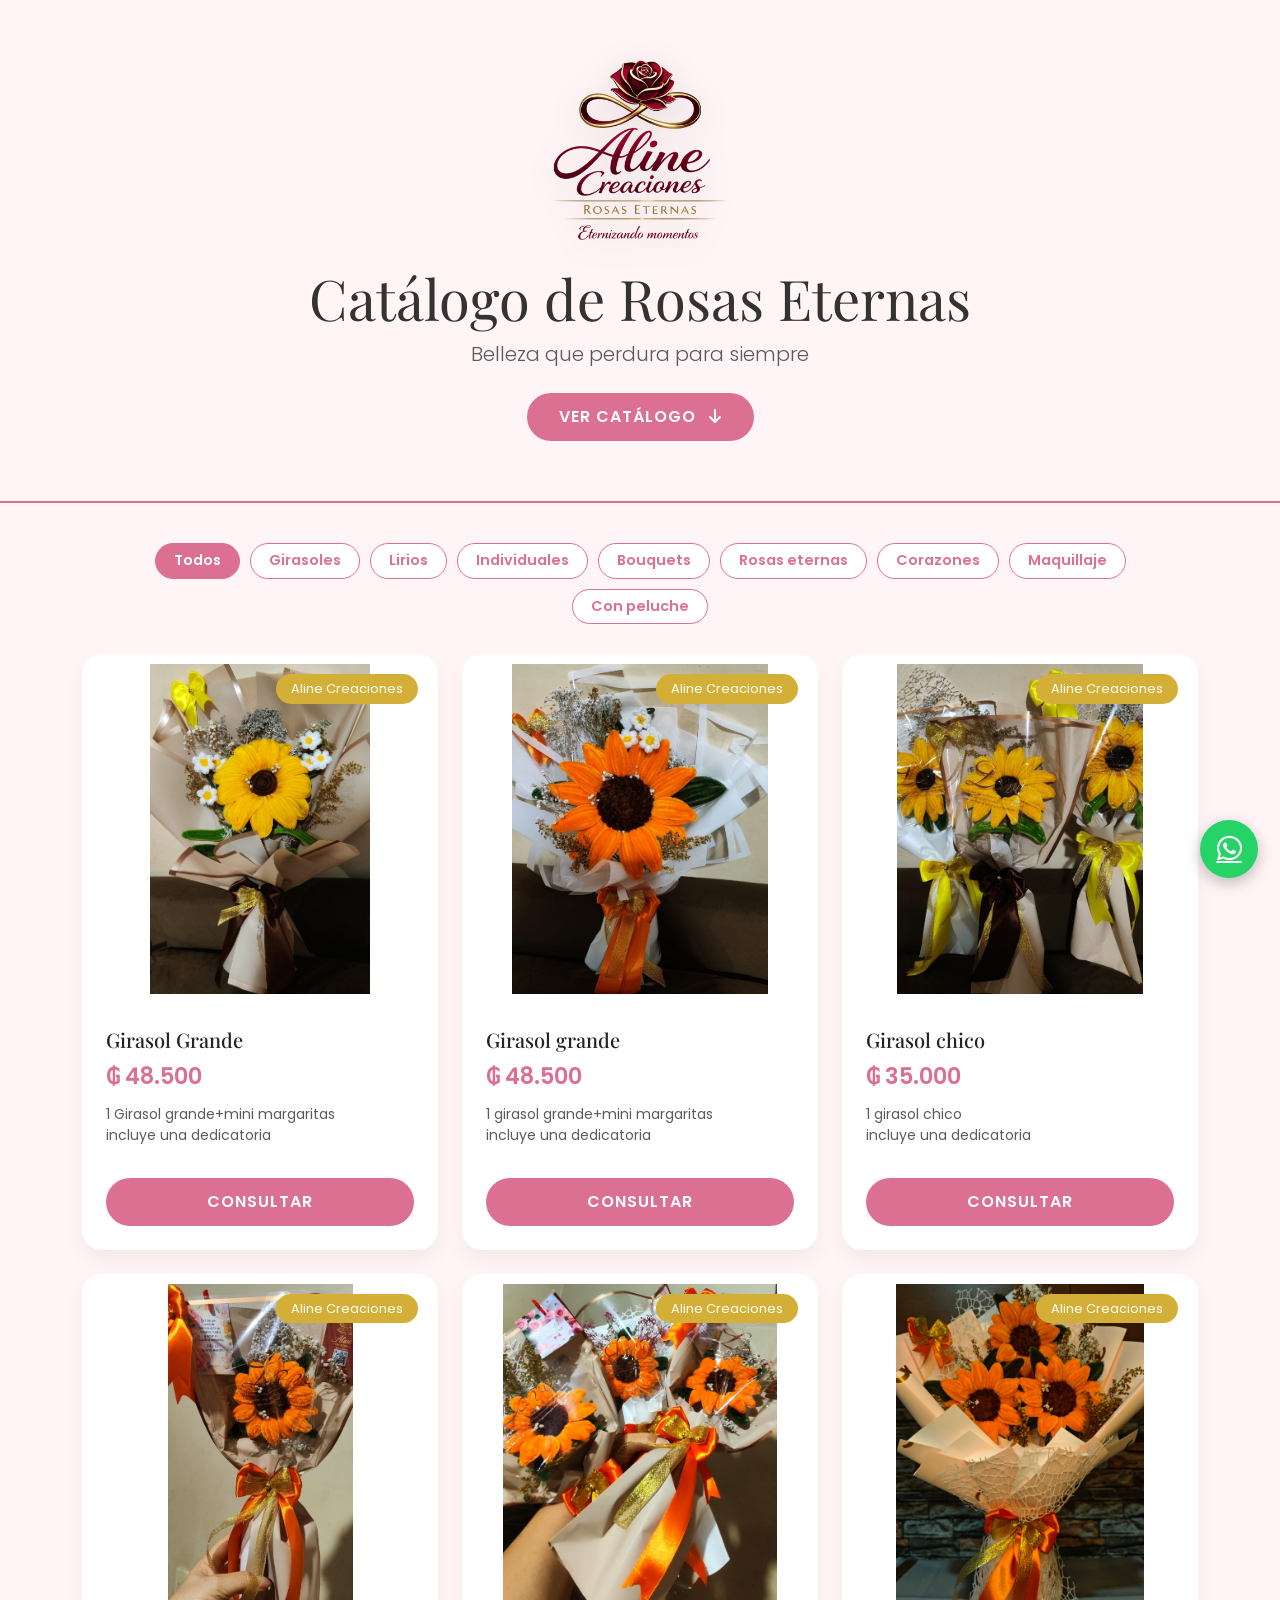
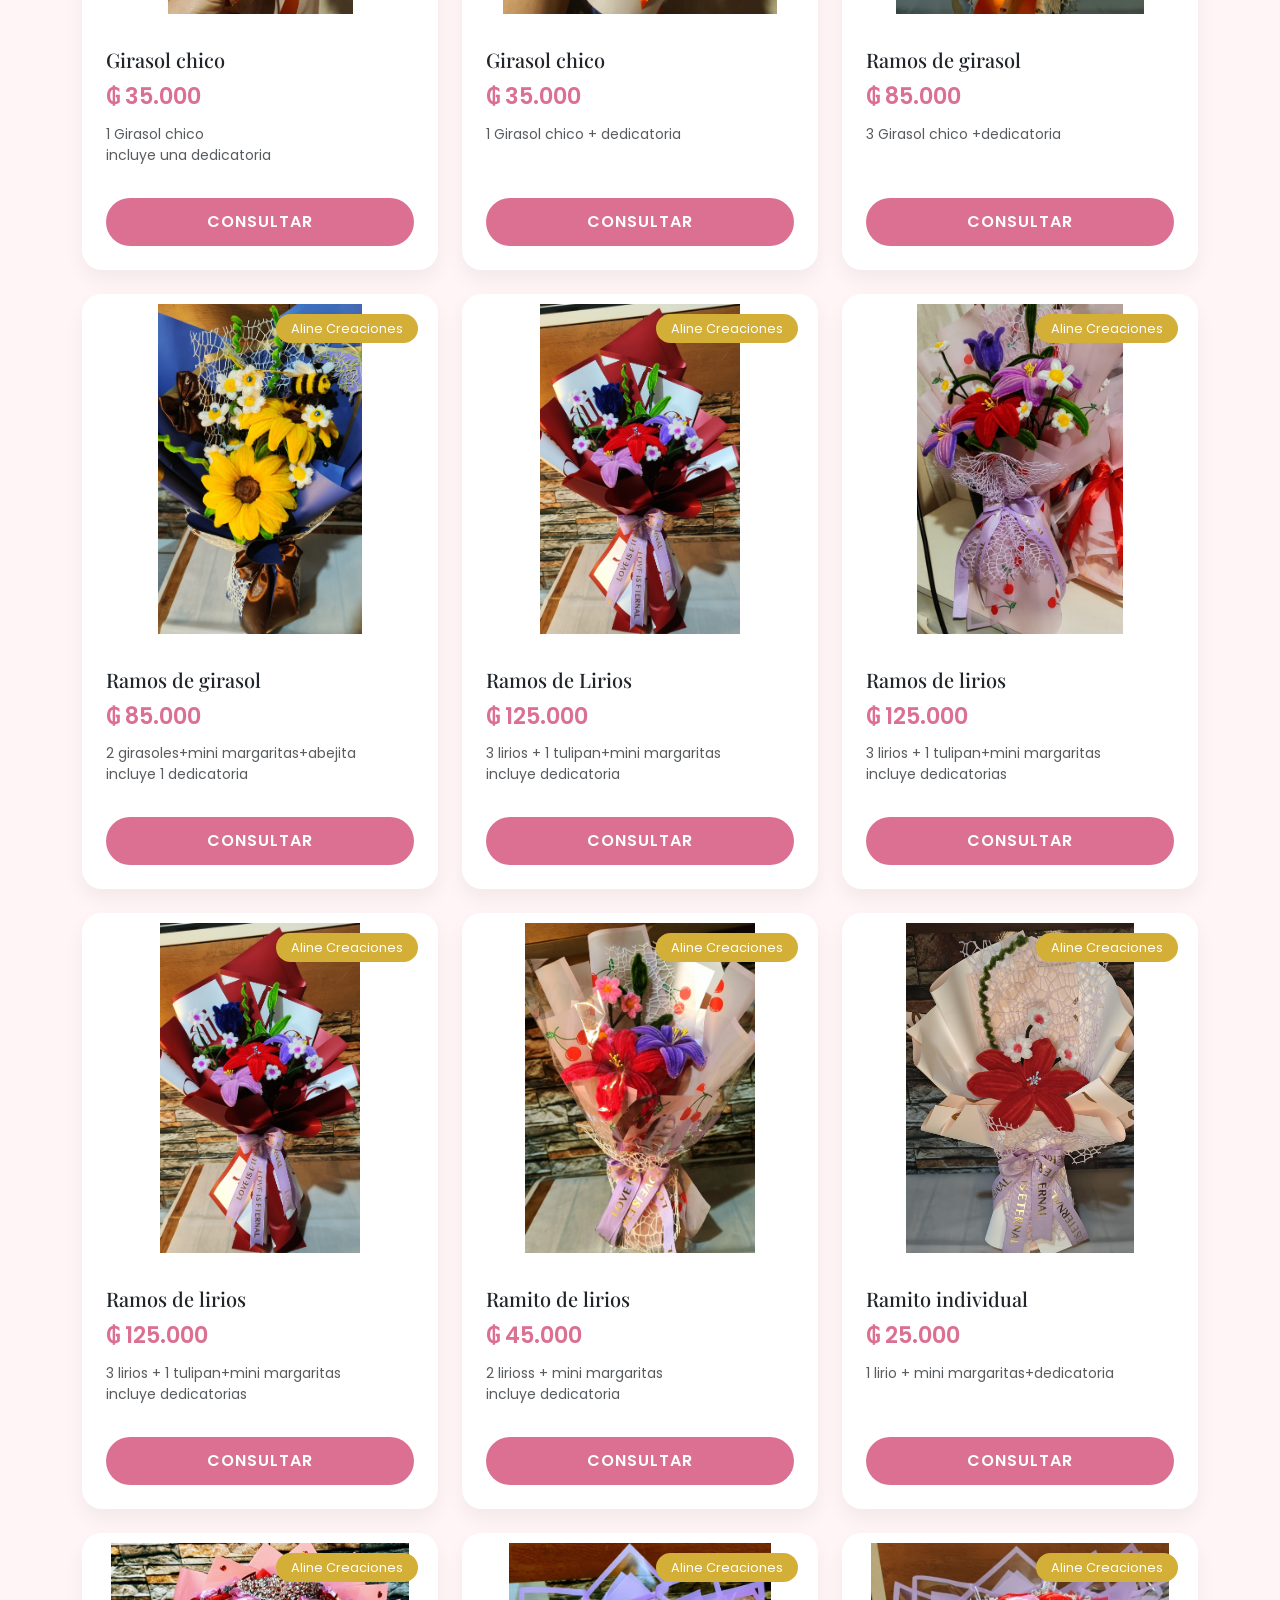
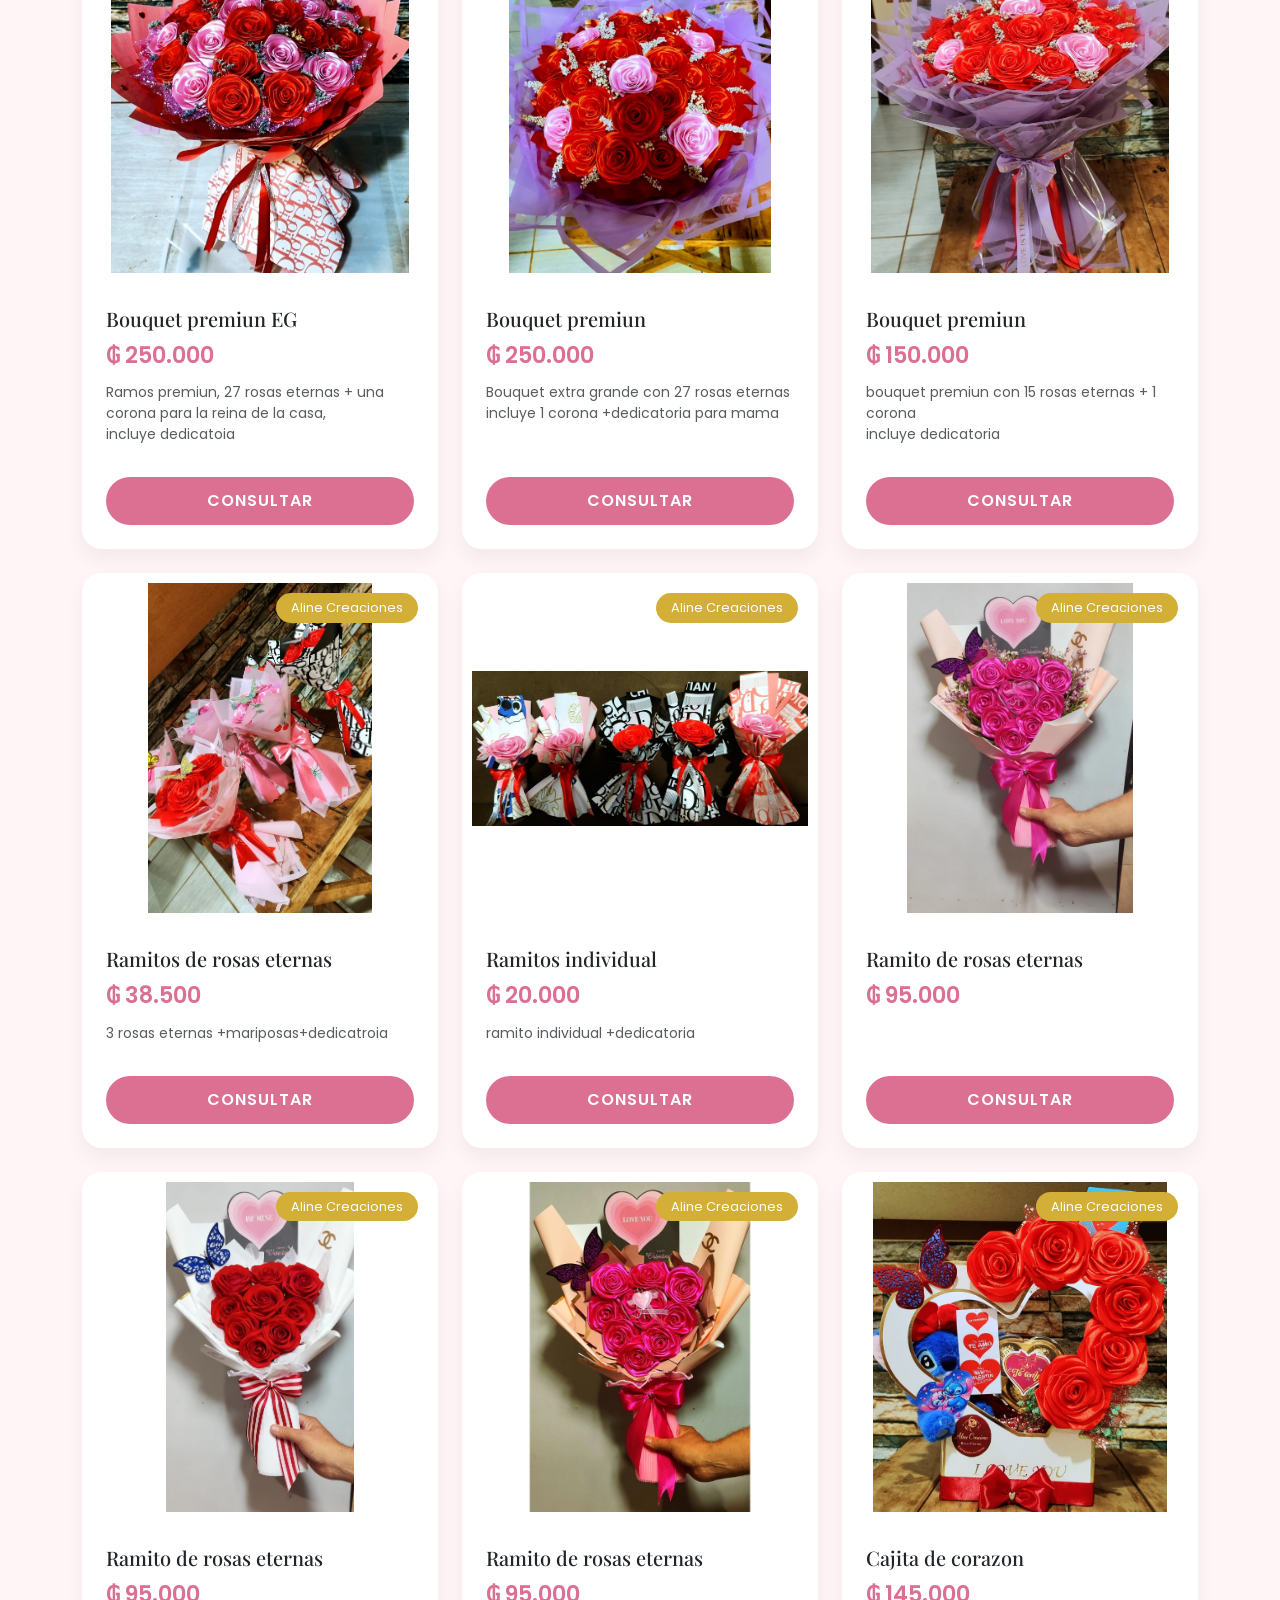
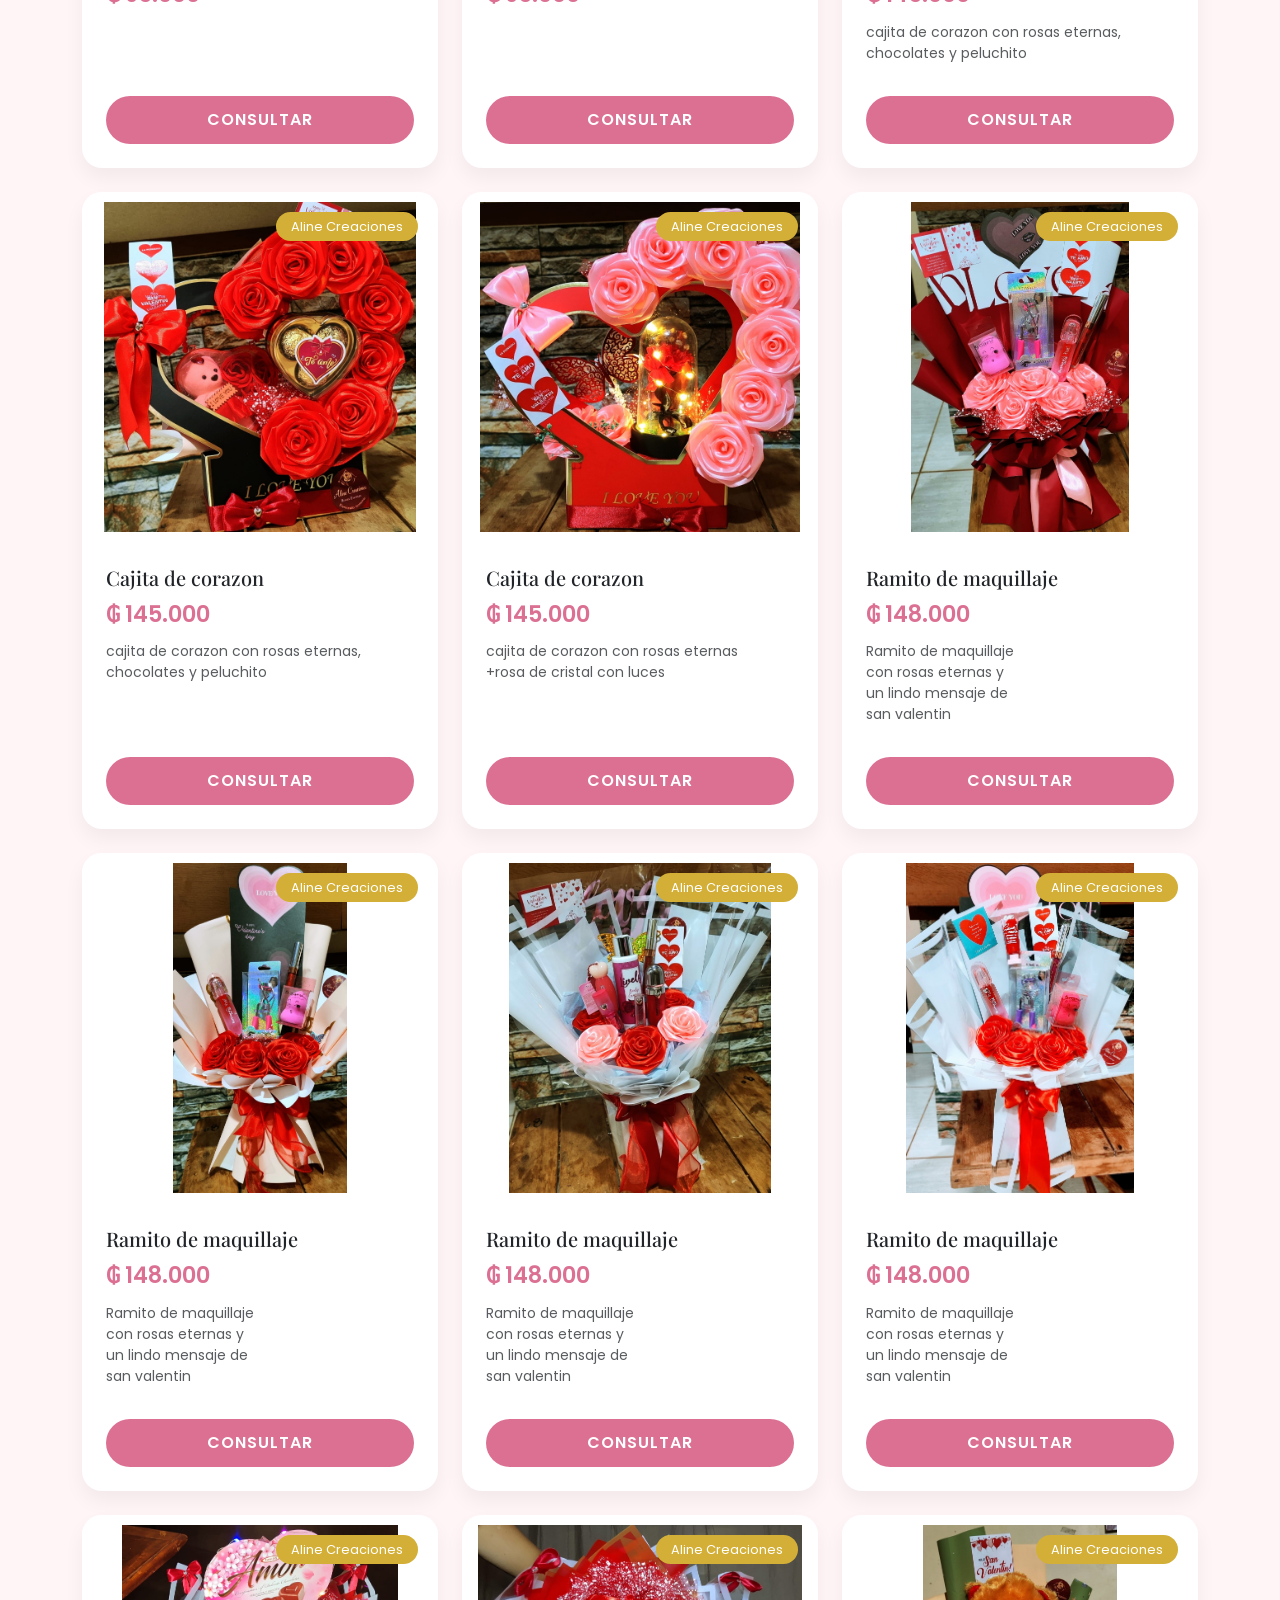
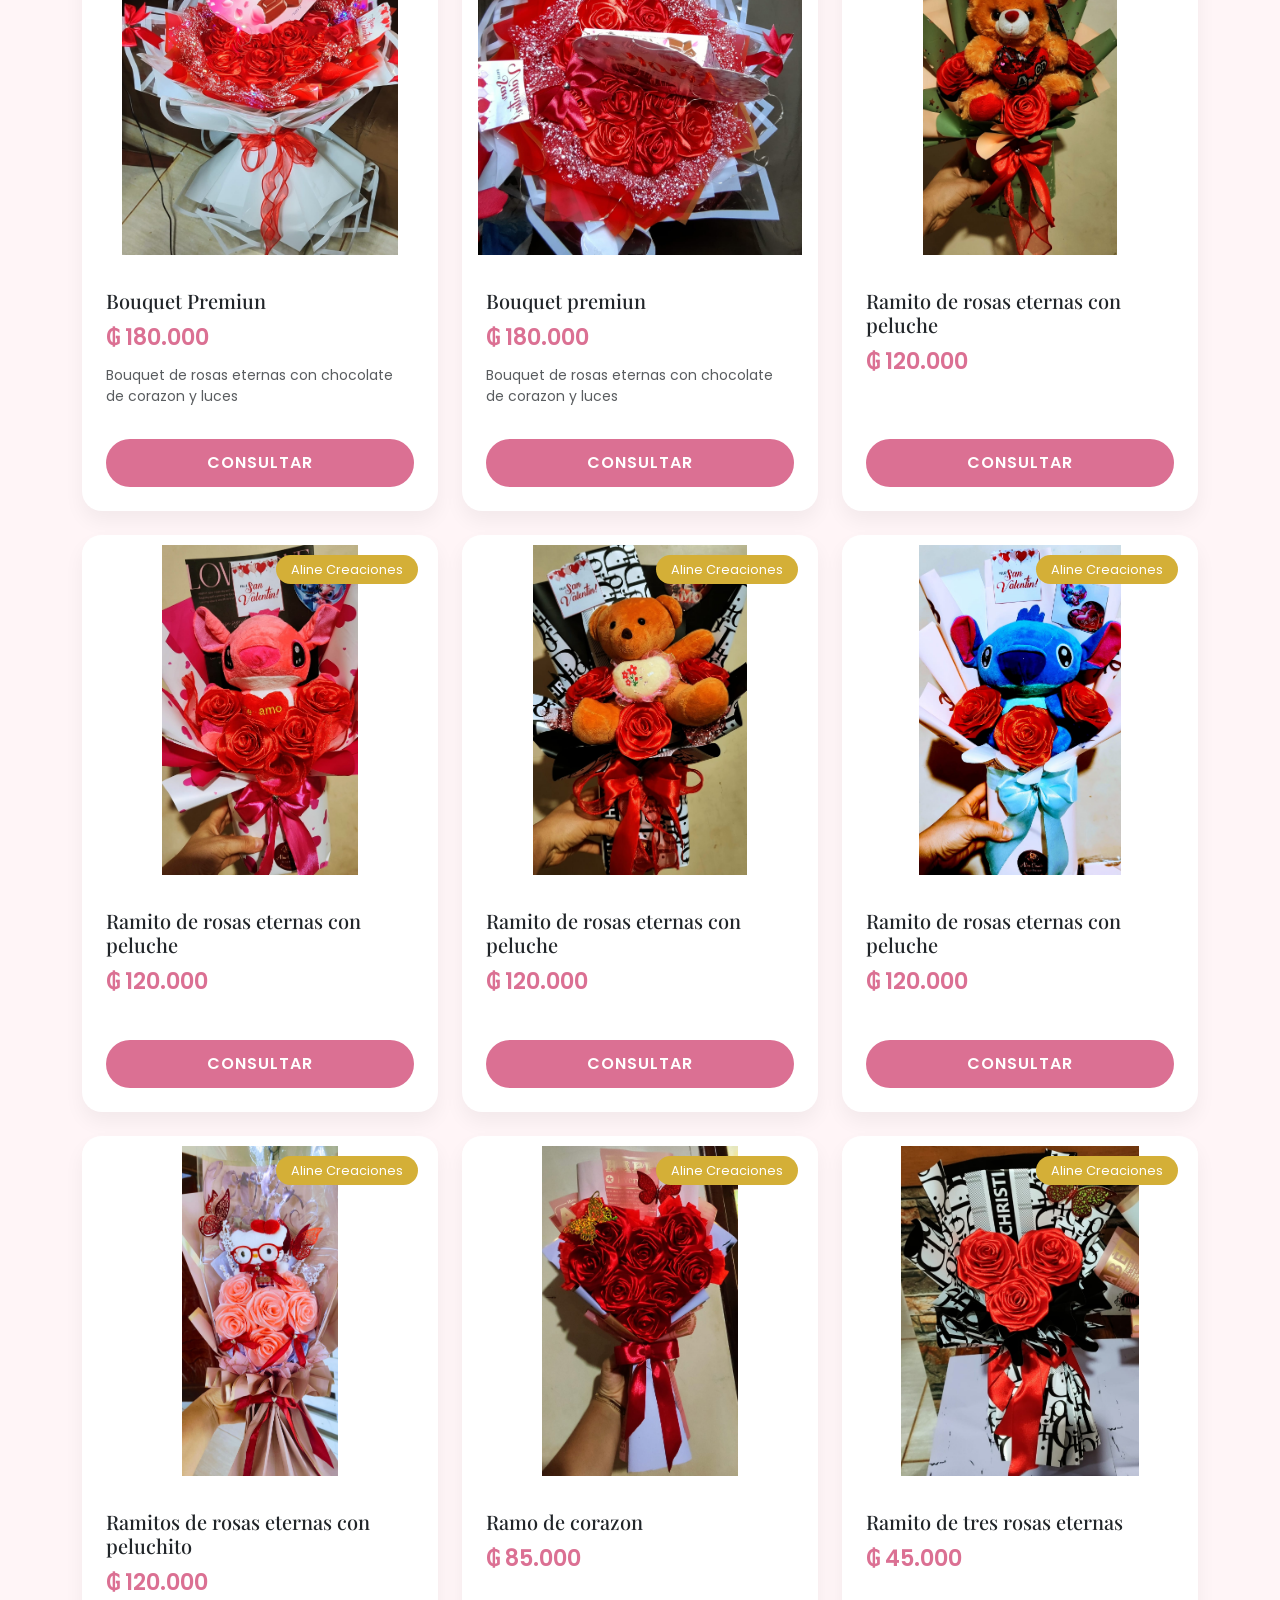
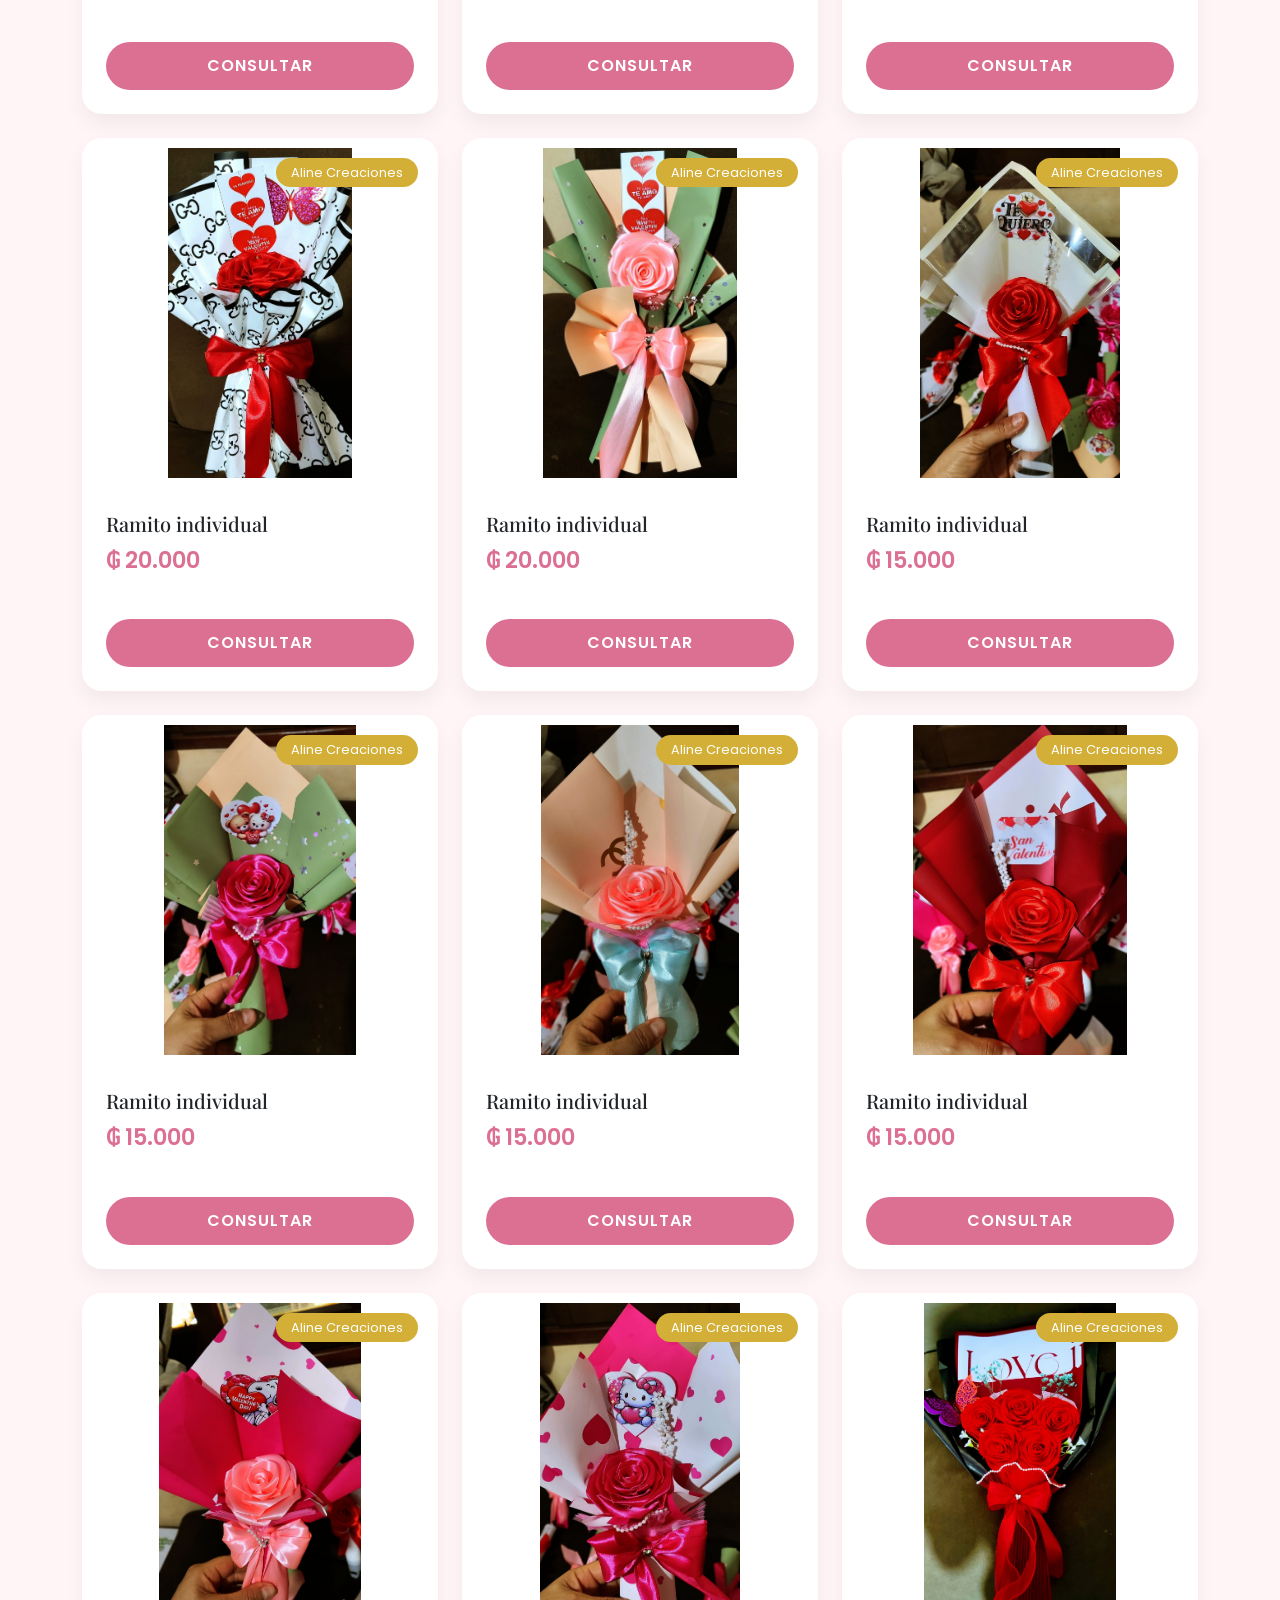
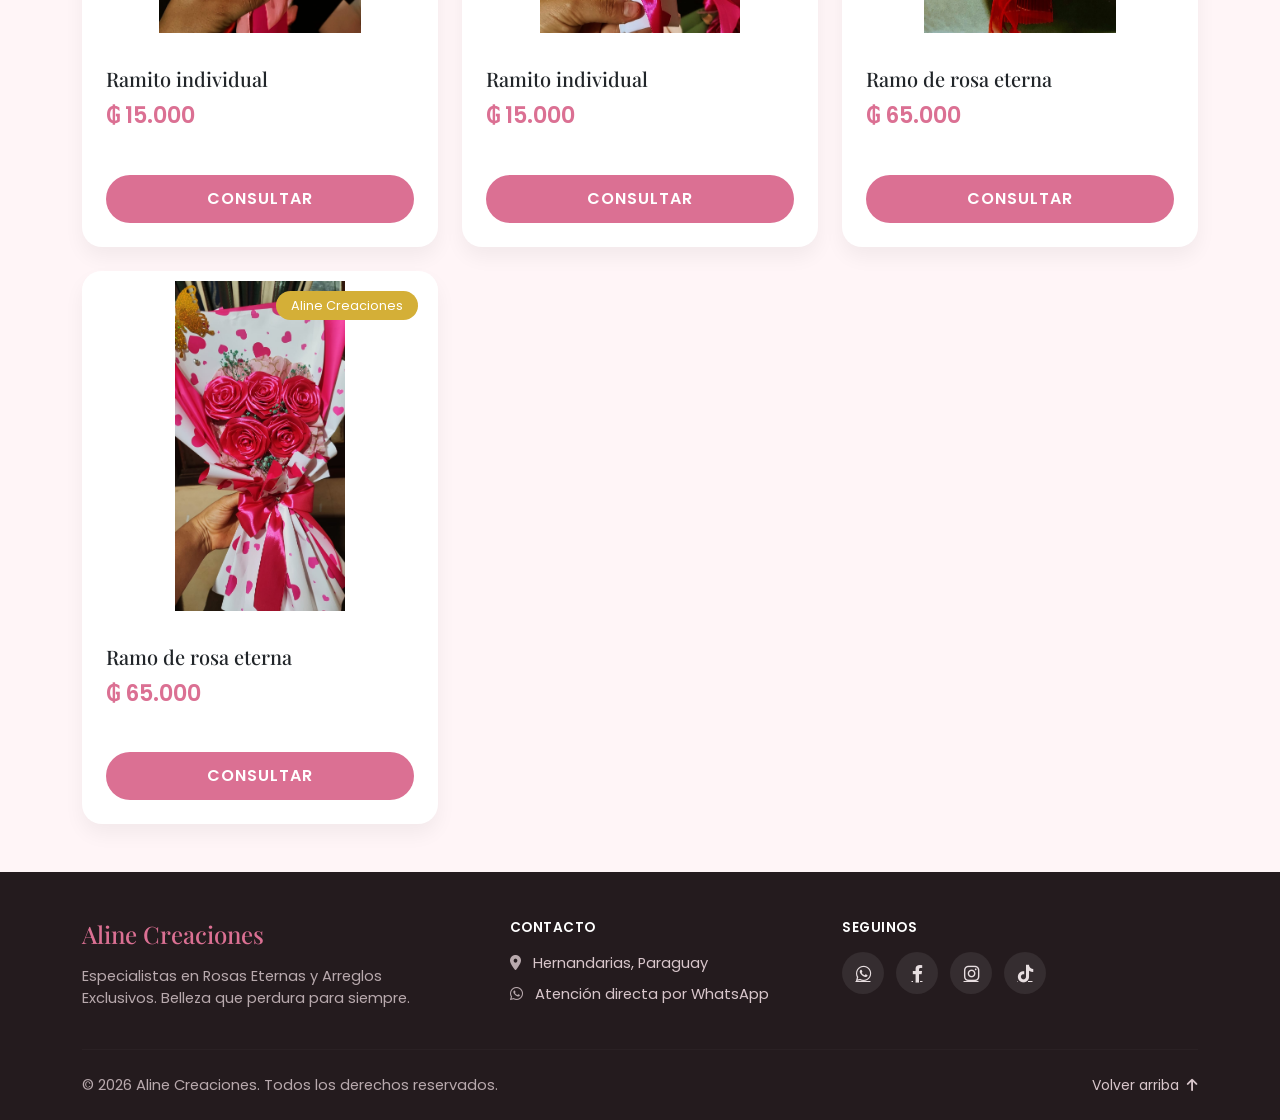
==== commit 65cd4dd4: "Add lightbox overlay for image display" ====
--- a/index.html
+++ b/index.html
@@ -82,6 +82,20 @@
         </div>
     </footer>
 
+    <div id="lightbox" class="lightbox-overlay">
+        <div class="lightbox-contenido">
+            <button class="lightbox-cerrar" id="lightbox-cerrar" aria-label="Cerrar">
+                <i class="fas fa-times"></i>
+            </button>
+            <img id="lightbox-imagen" class="lightbox-imagen" src="" alt="">
+            <div class="lightbox-info">
+                <h5 id="lightbox-nombre" class="mb-2"></h5>
+                <span id="lightbox-precio" class="price-tag"></span>
+                <a id="lightbox-whatsapp" href="#" target="_blank" rel="noopener" class="btn-whatsapp mt-3">Consultar</a>
+            </div>
+        </div>
+    </div>
+
     <a href="https://wa.me/595975846445" target="_blank" rel="noopener" class="whatsapp-flotante" aria-label="Escribinos por WhatsApp">
         <i class="fab fa-whatsapp"></i>
     </a>
--- a/css/styles.css
+++ b/css/styles.css
@@ -91,11 +91,13 @@
     background-color: #fff;
     overflow: hidden;
     position: relative;
+    cursor: zoom-in;
 }
 .card-img-top {
     width: 100%;
     height: 350px;
-    object-fit: cover;
+    object-fit: contain;
+    padding: 10px;
     transition: transform 0.5s;
 }
 .card:hover .card-img-top { transform: scale(1.05); }
@@ -214,6 +216,64 @@
     transform: translateY(-3px);
 }
 
+/* ---- Modal / lightbox de imagen ---- */
+.lightbox-overlay {
+    display: none;
+    position: fixed;
+    inset: 0;
+    background: rgba(20, 12, 14, 0.9);
+    z-index: 2000;
+    align-items: center;
+    justify-content: center;
+    padding: 20px;
+}
+.lightbox-overlay.activo {
+    display: flex;
+}
+.lightbox-contenido {
+    background: white;
+    border-radius: 16px;
+    max-width: 500px;
+    width: 100%;
+    max-height: 90vh;
+    overflow-y: auto;
+    position: relative;
+    text-align: center;
+    animation: lightbox-in 0.25s ease;
+}
+@keyframes lightbox-in {
+    from { transform: scale(0.92); opacity: 0; }
+    to { transform: scale(1); opacity: 1; }
+}
+.lightbox-imagen {
+    width: 100%;
+    max-height: 60vh;
+    object-fit: contain;
+    background: #fff;
+    display: block;
+}
+.lightbox-info {
+    padding: 20px 25px 25px;
+}
+.lightbox-cerrar {
+    position: absolute;
+    top: 12px;
+    right: 12px;
+    width: 36px;
+    height: 36px;
+    border-radius: 50%;
+    background: rgba(0,0,0,0.55);
+    color: white;
+    border: none;
+    font-size: 1.1rem;
+    display: flex;
+    align-items: center;
+    justify-content: center;
+    cursor: pointer;
+    z-index: 5;
+}
+.lightbox-cerrar:hover { background: var(--rosa-principal); }
+
 /* ---- Botón flotante de WhatsApp ---- */
 .whatsapp-flotante {
     position: fixed;
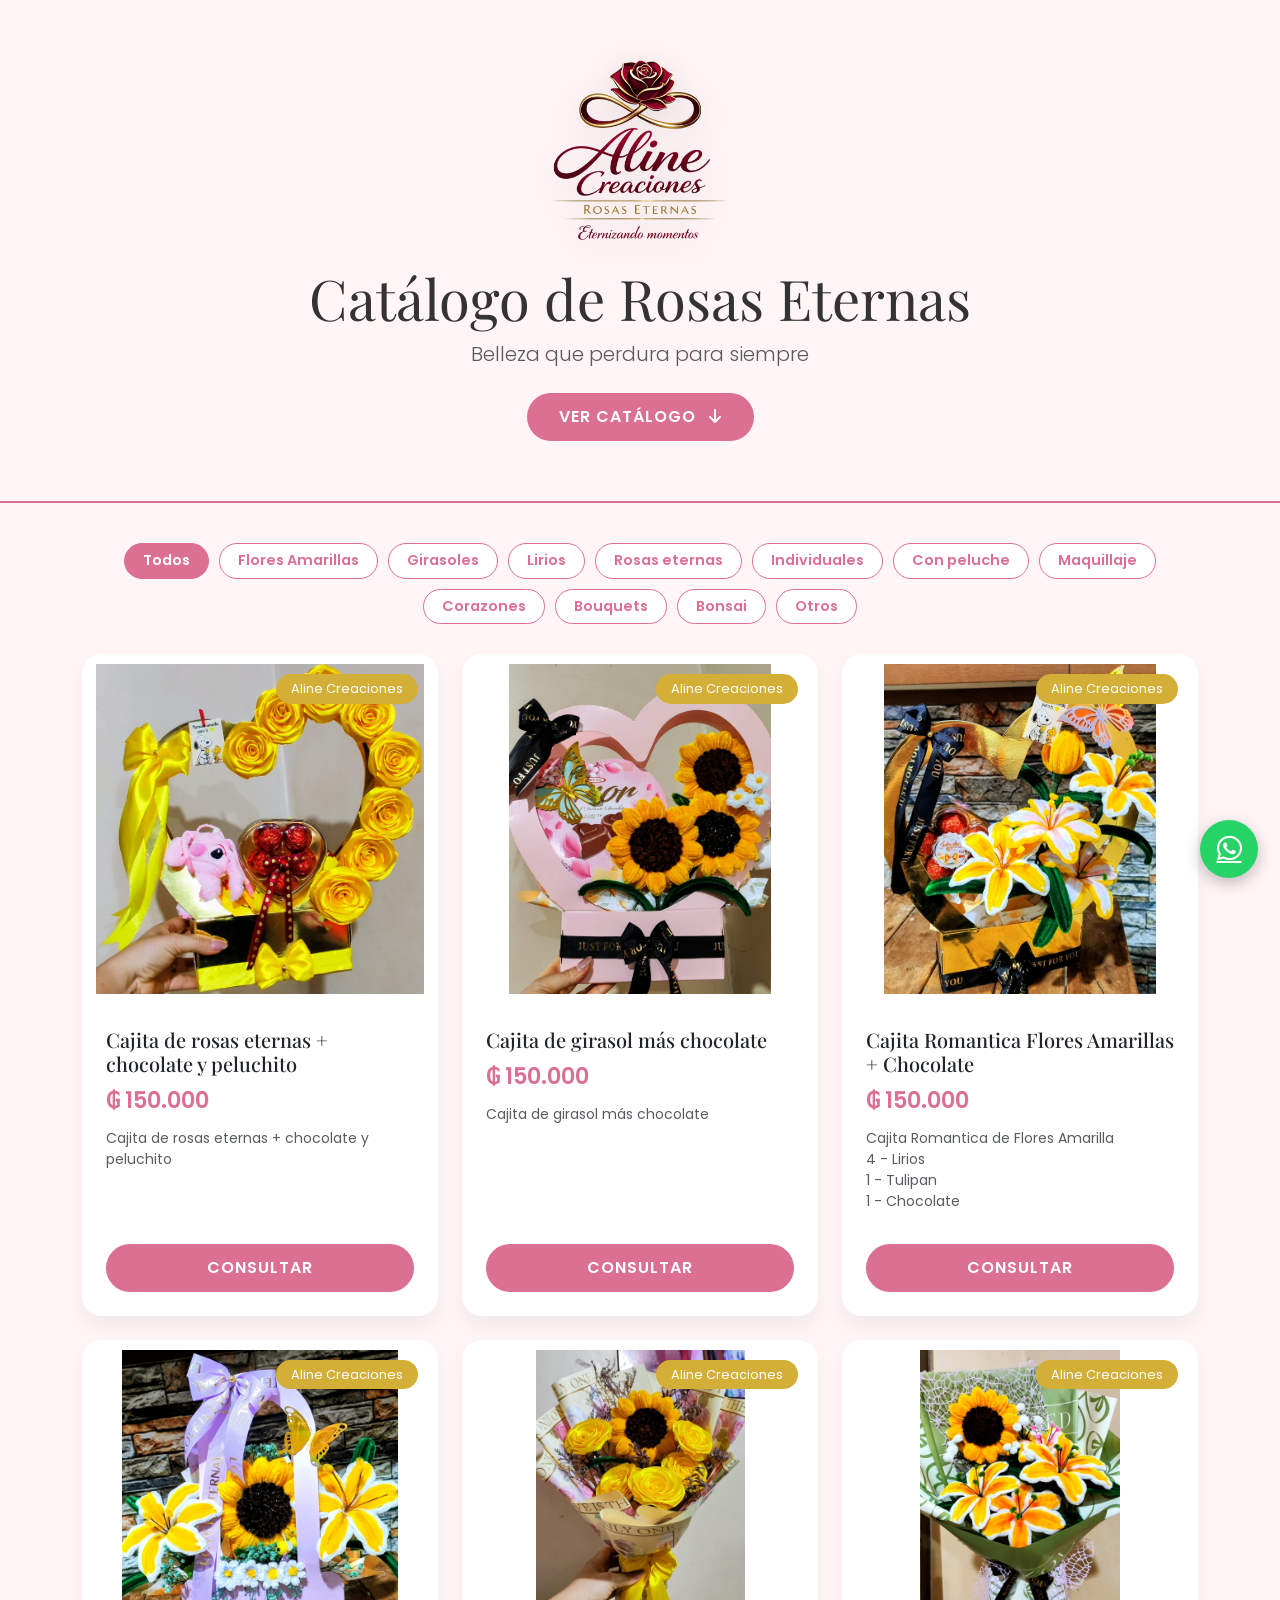
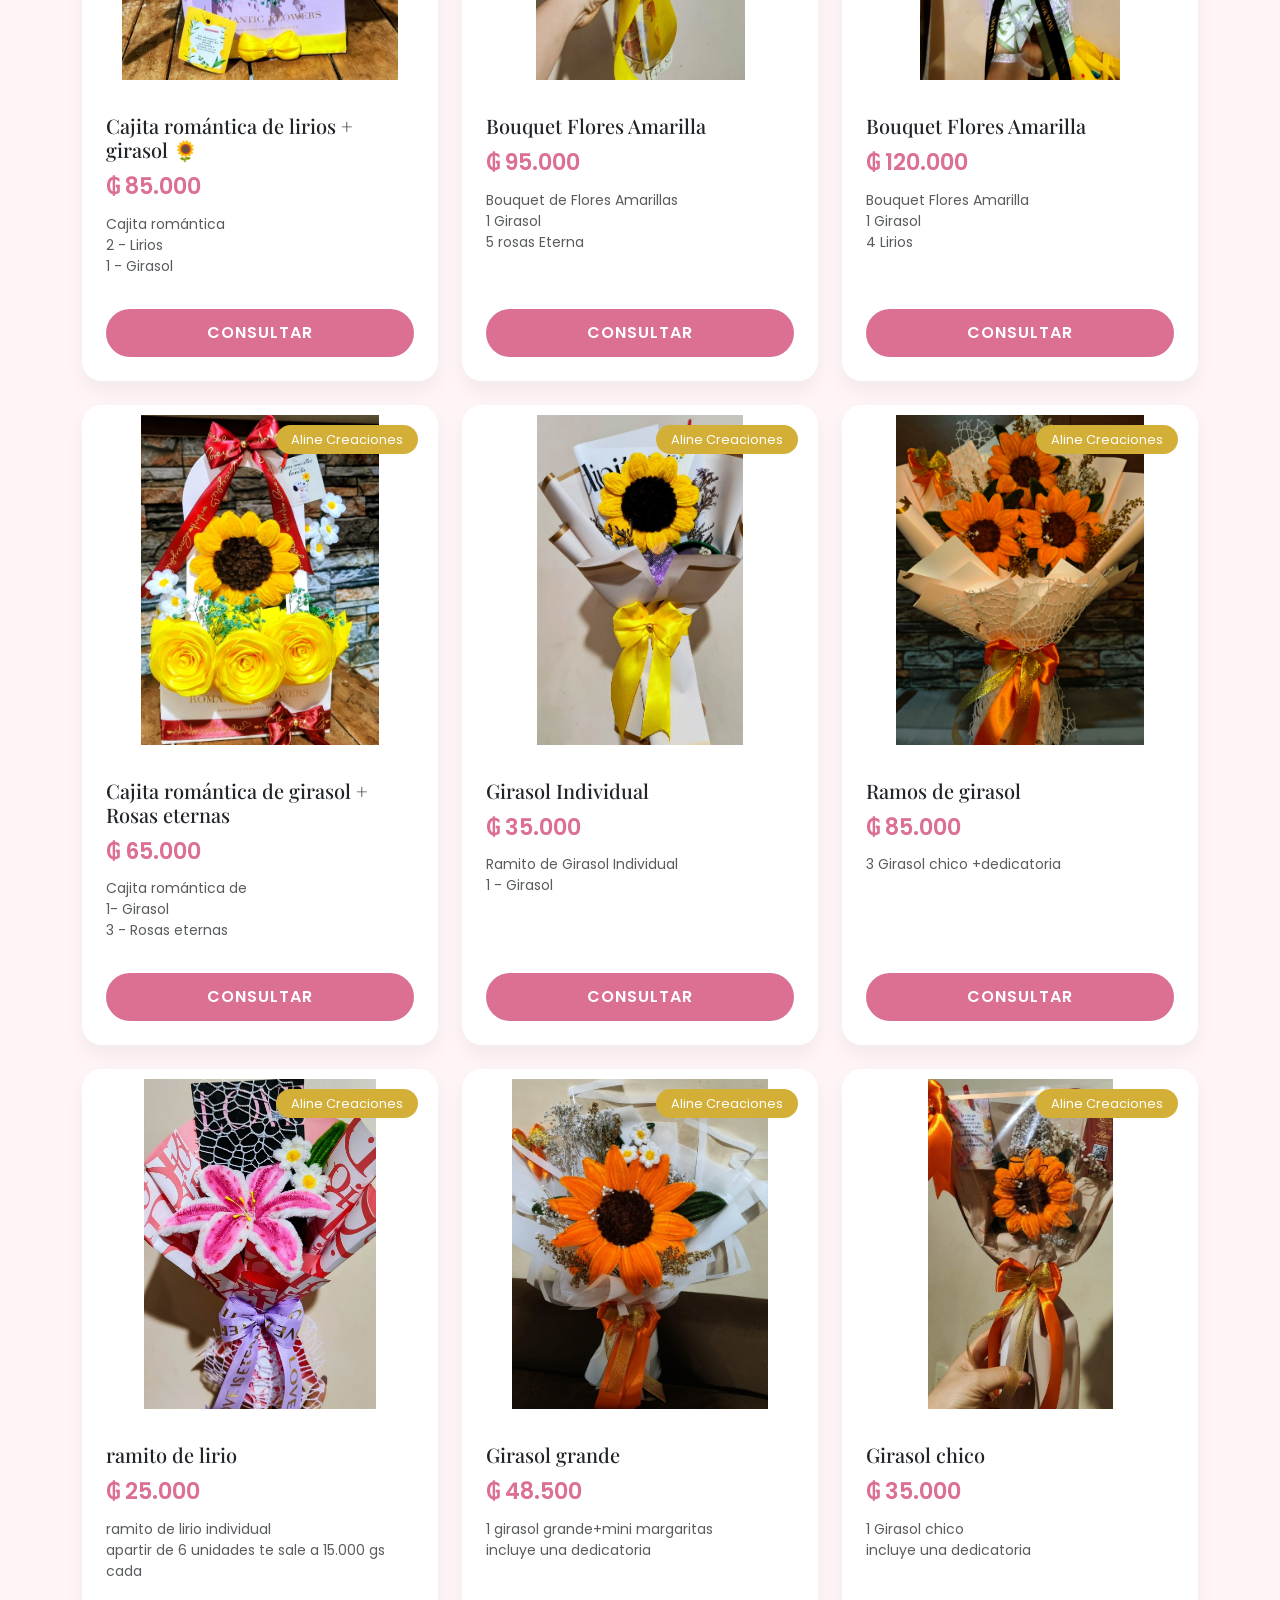
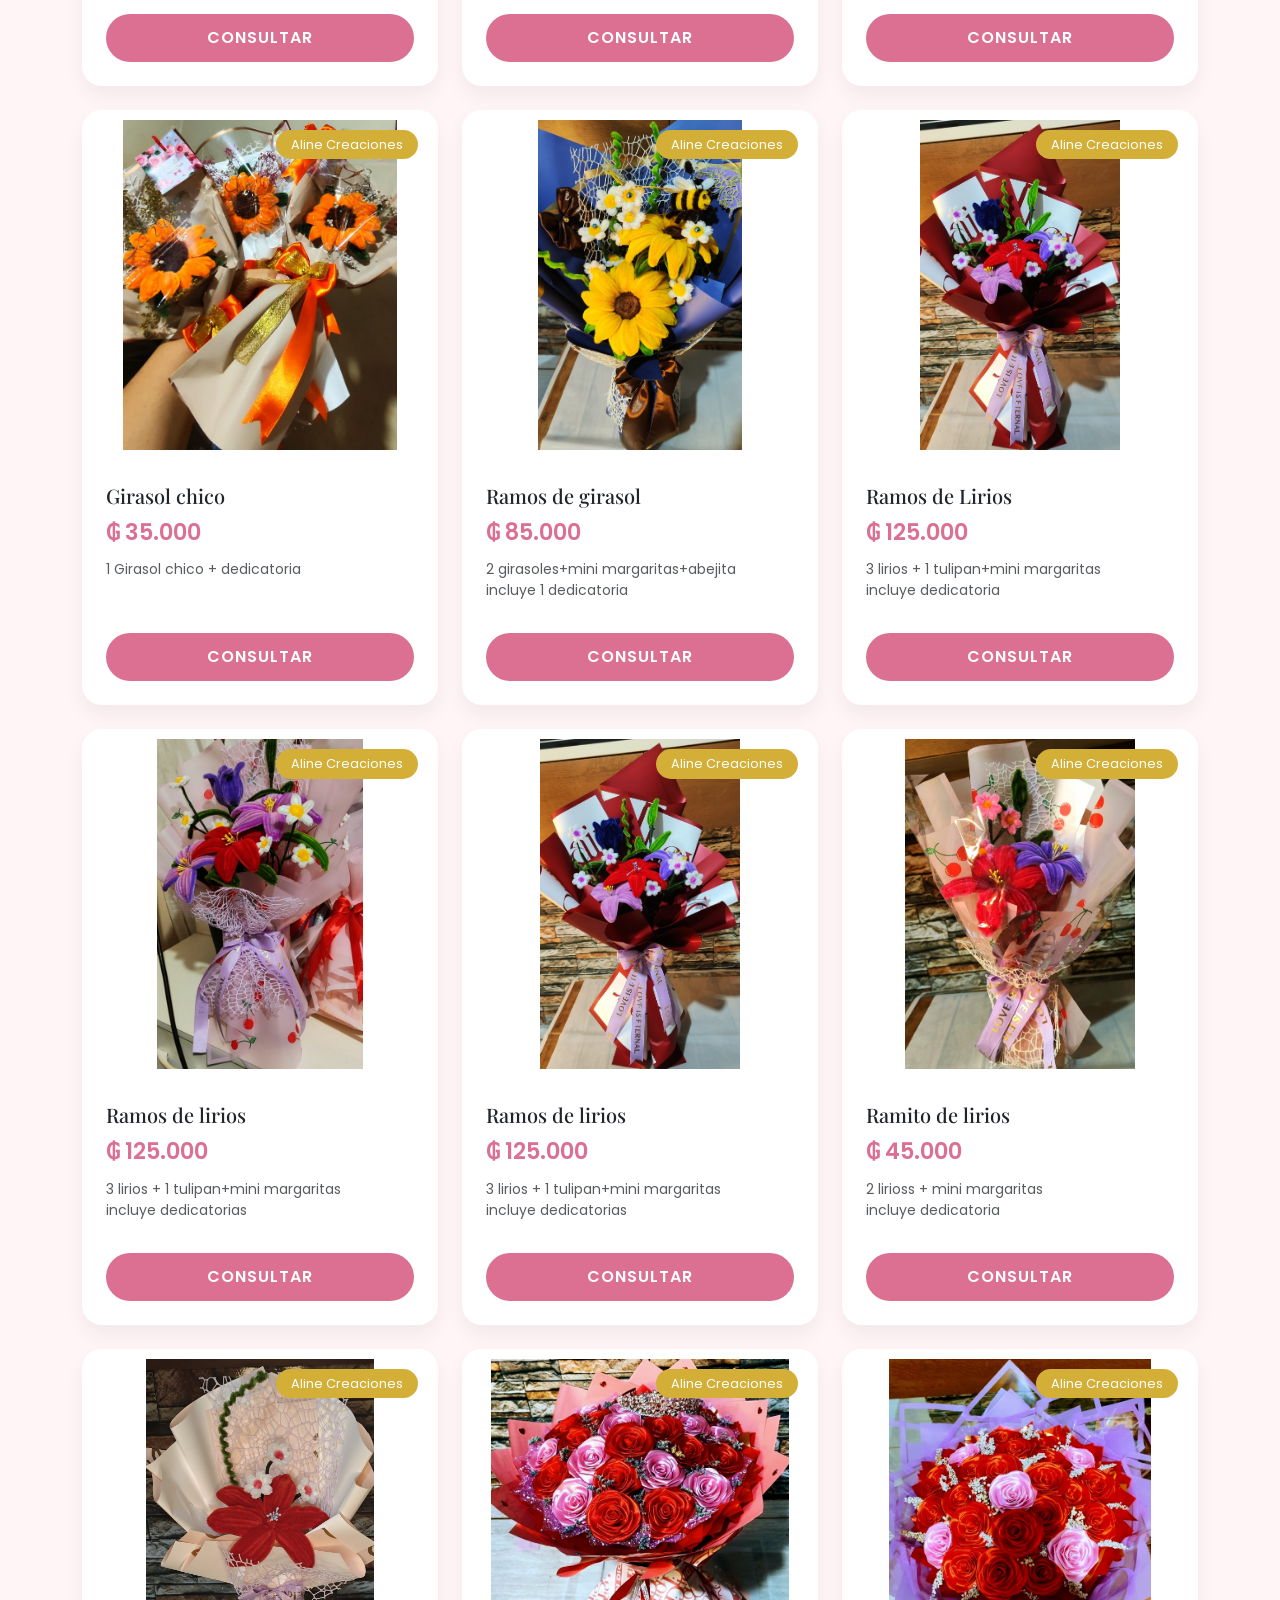
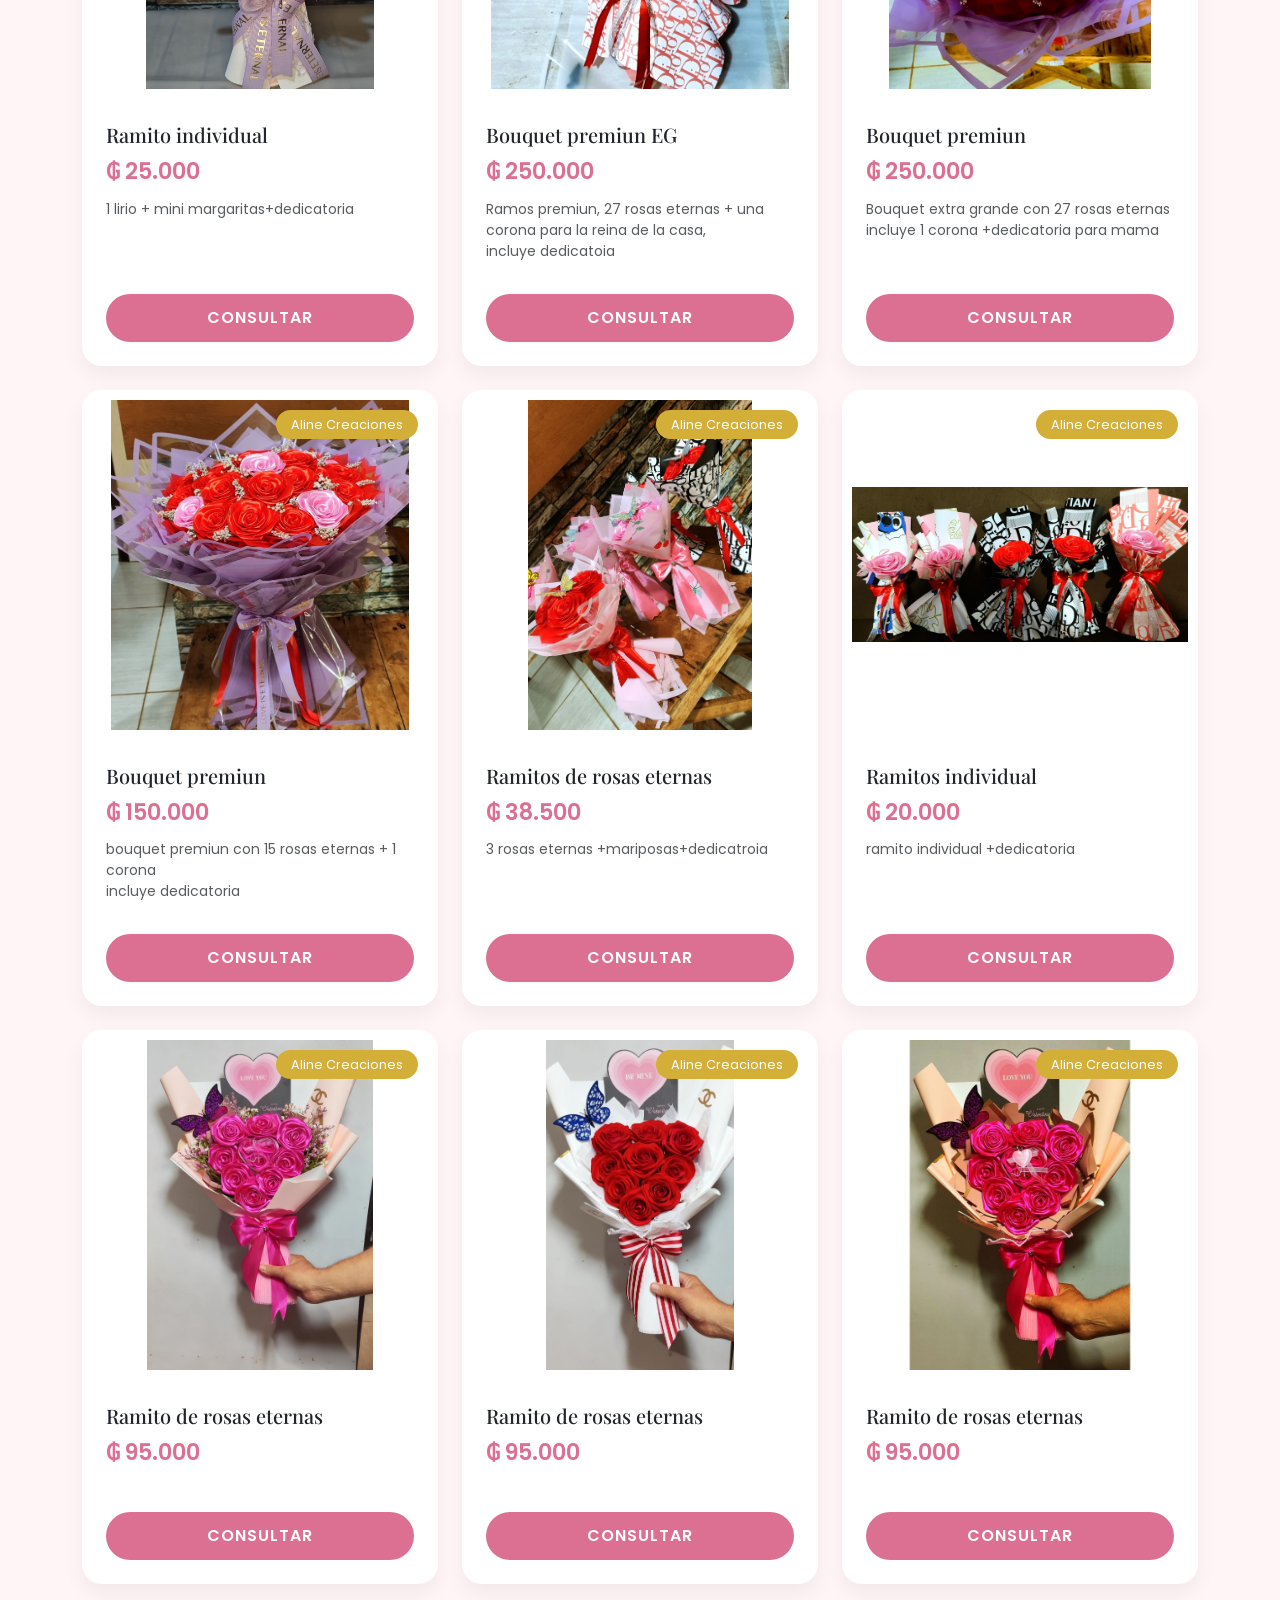
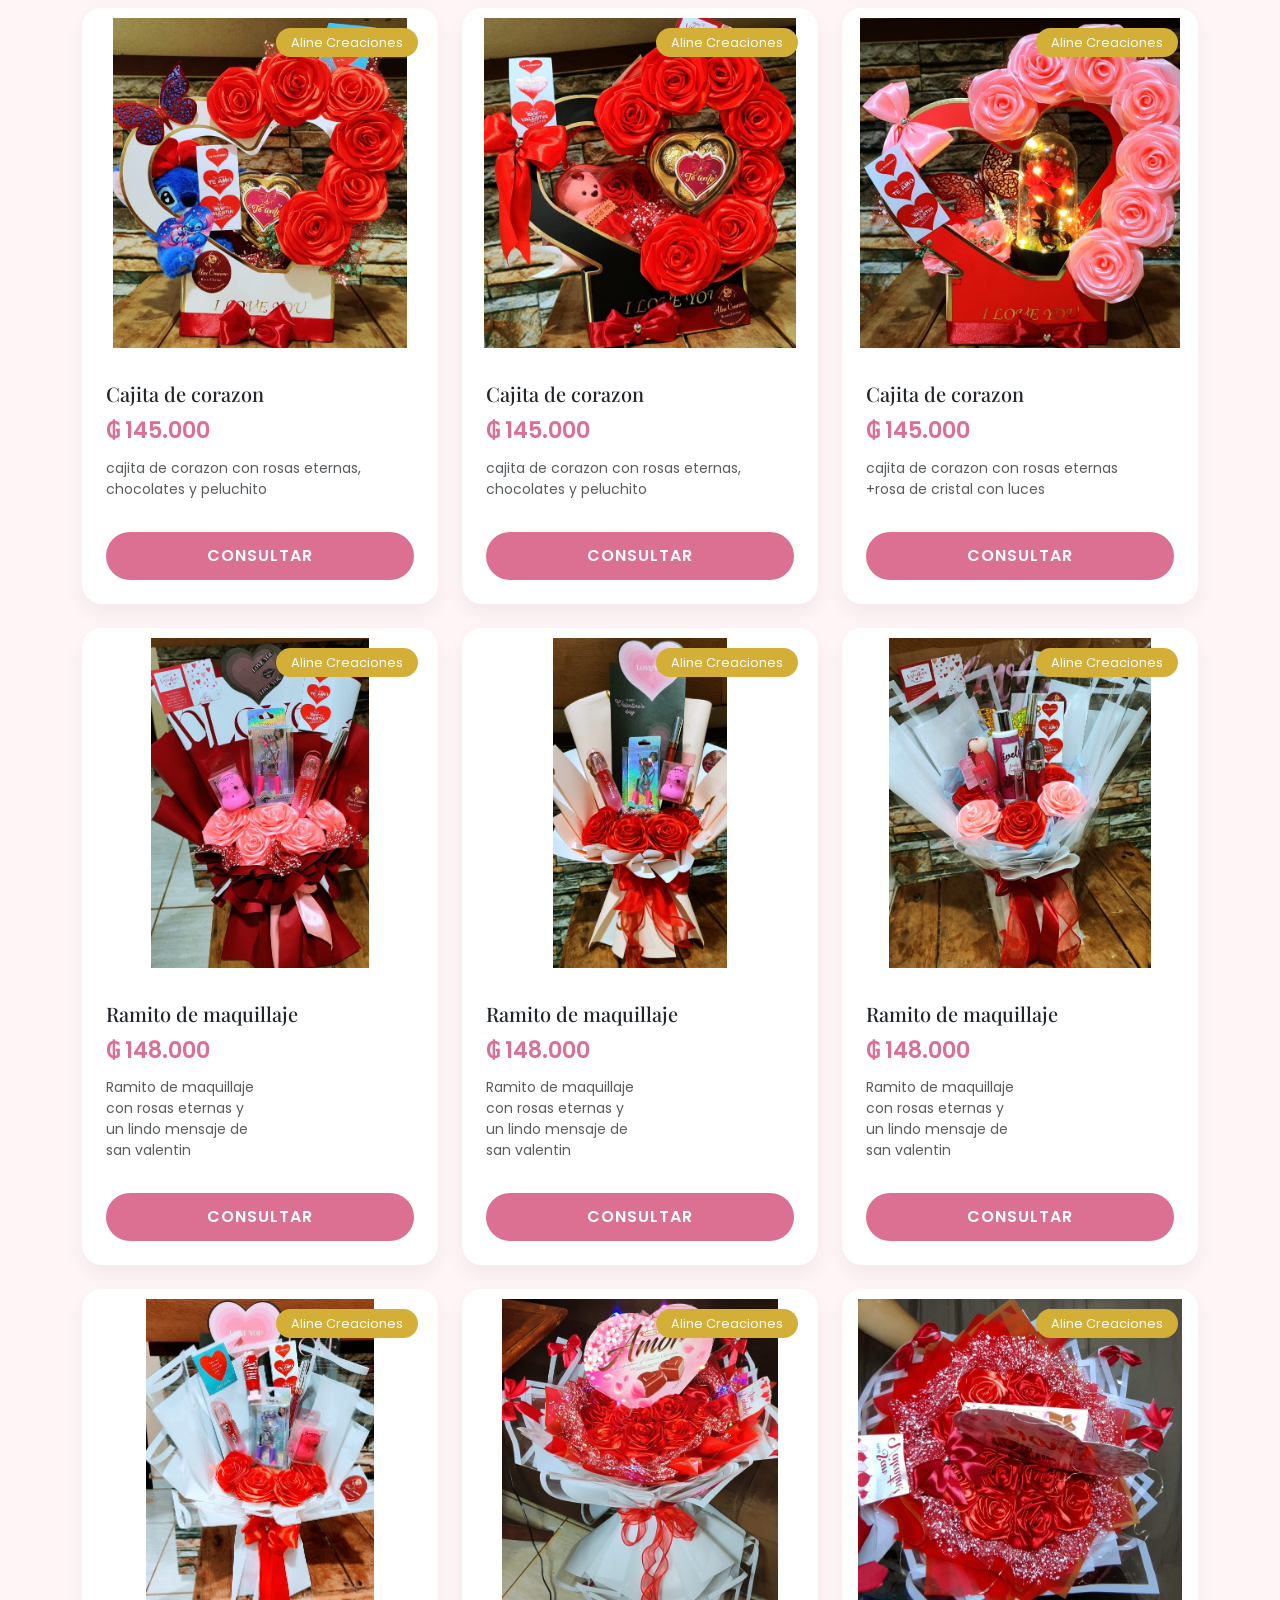
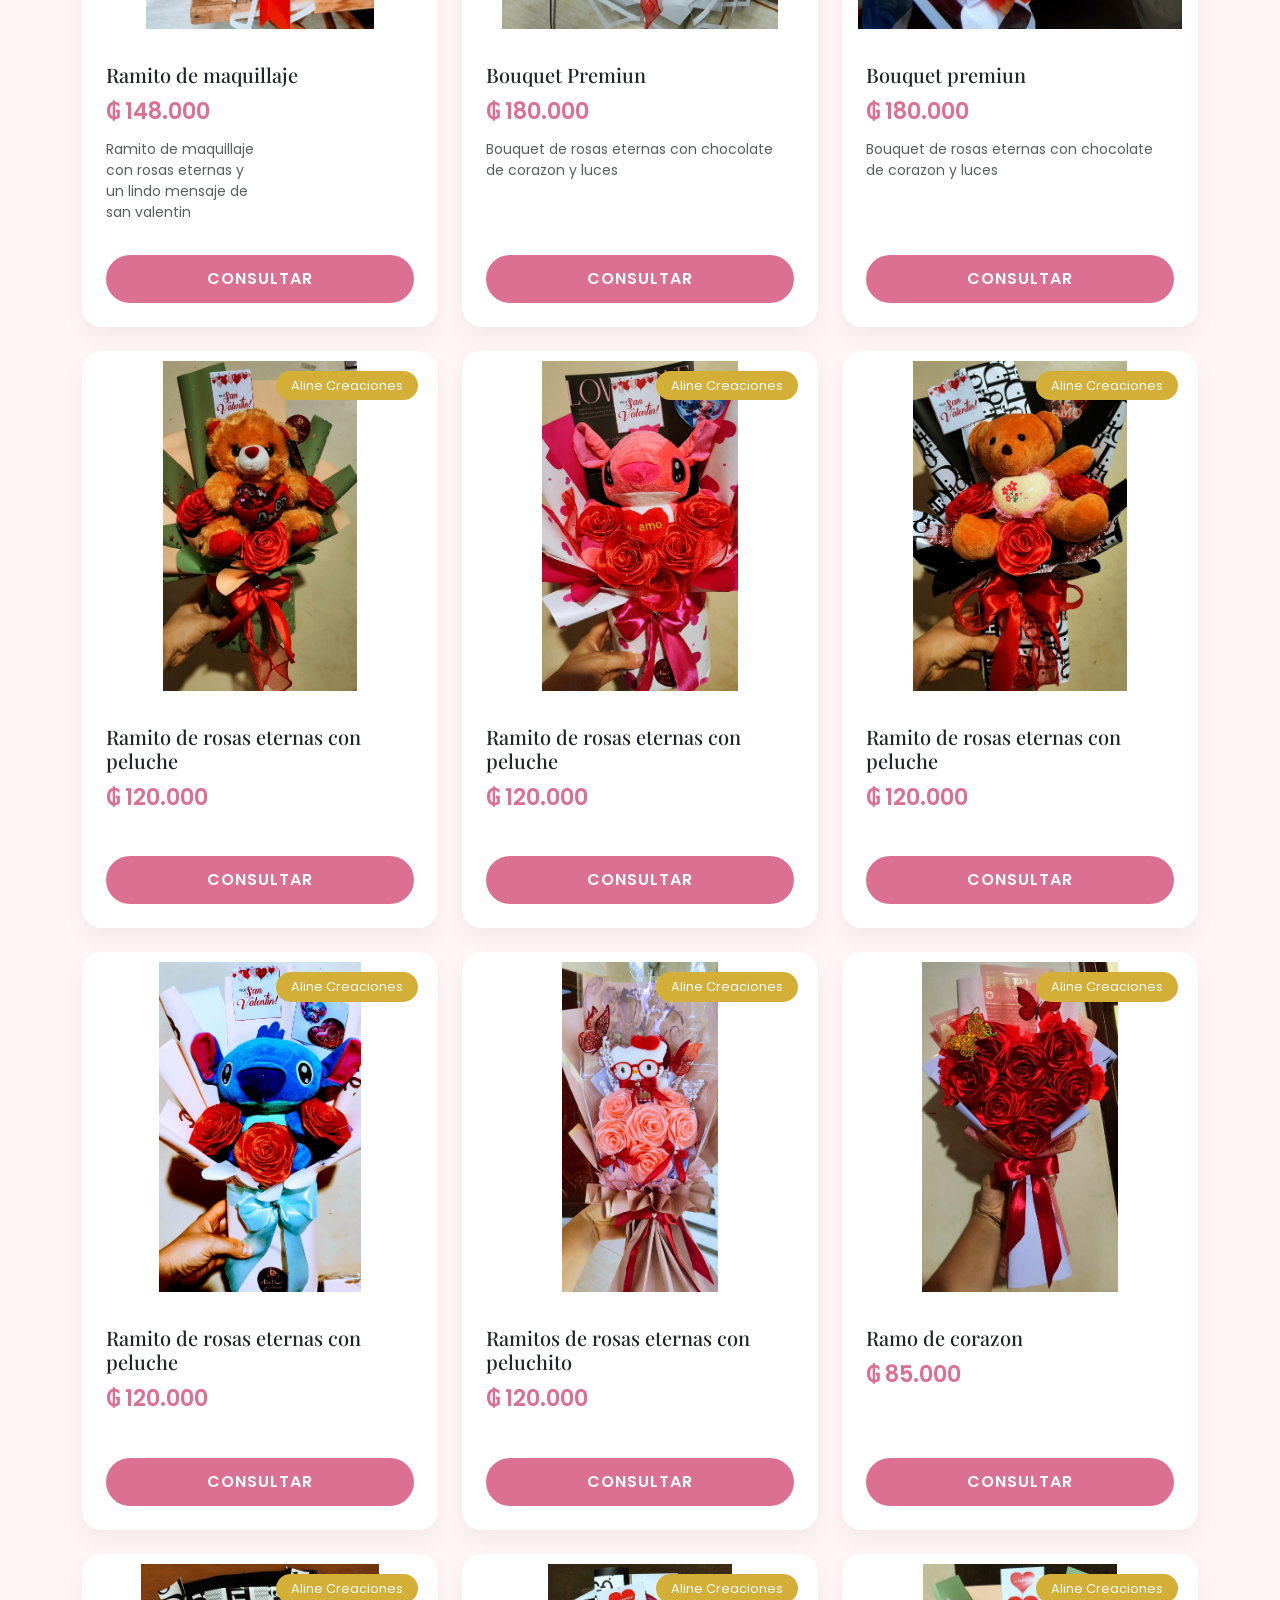
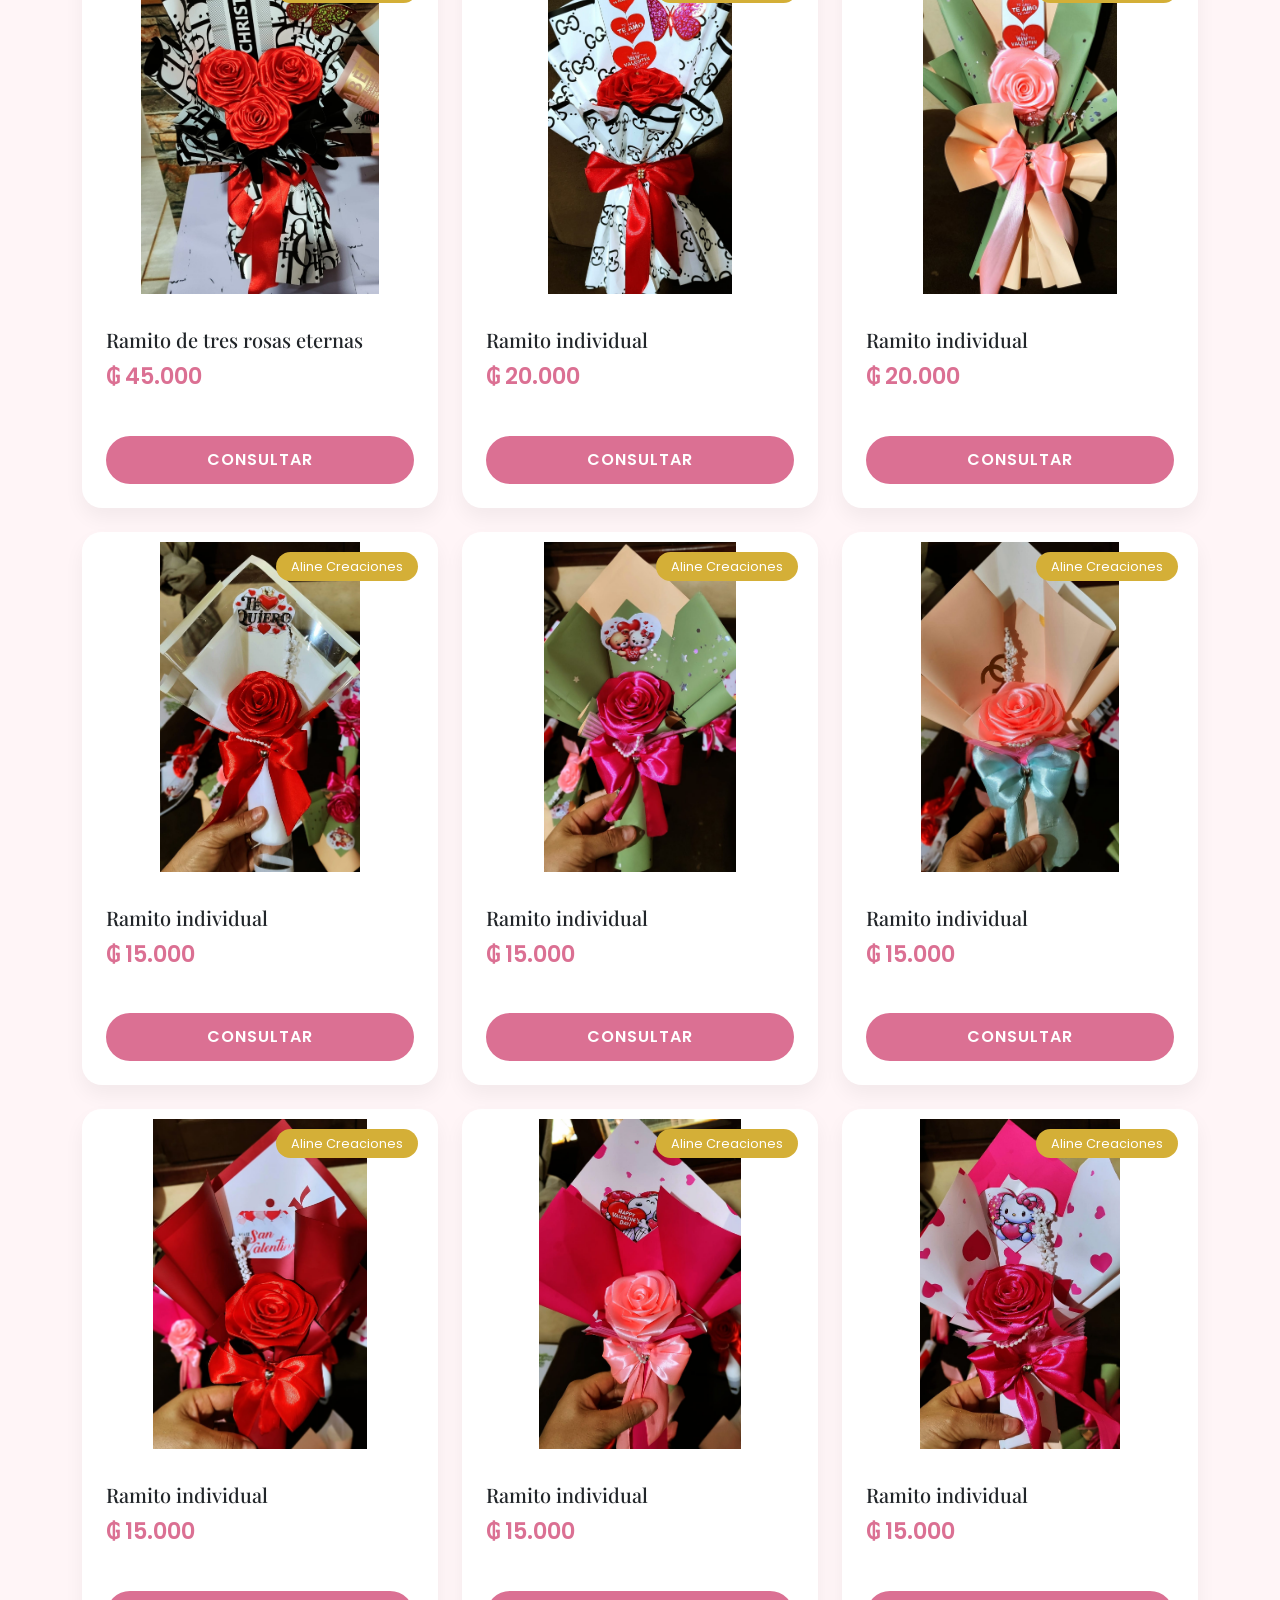
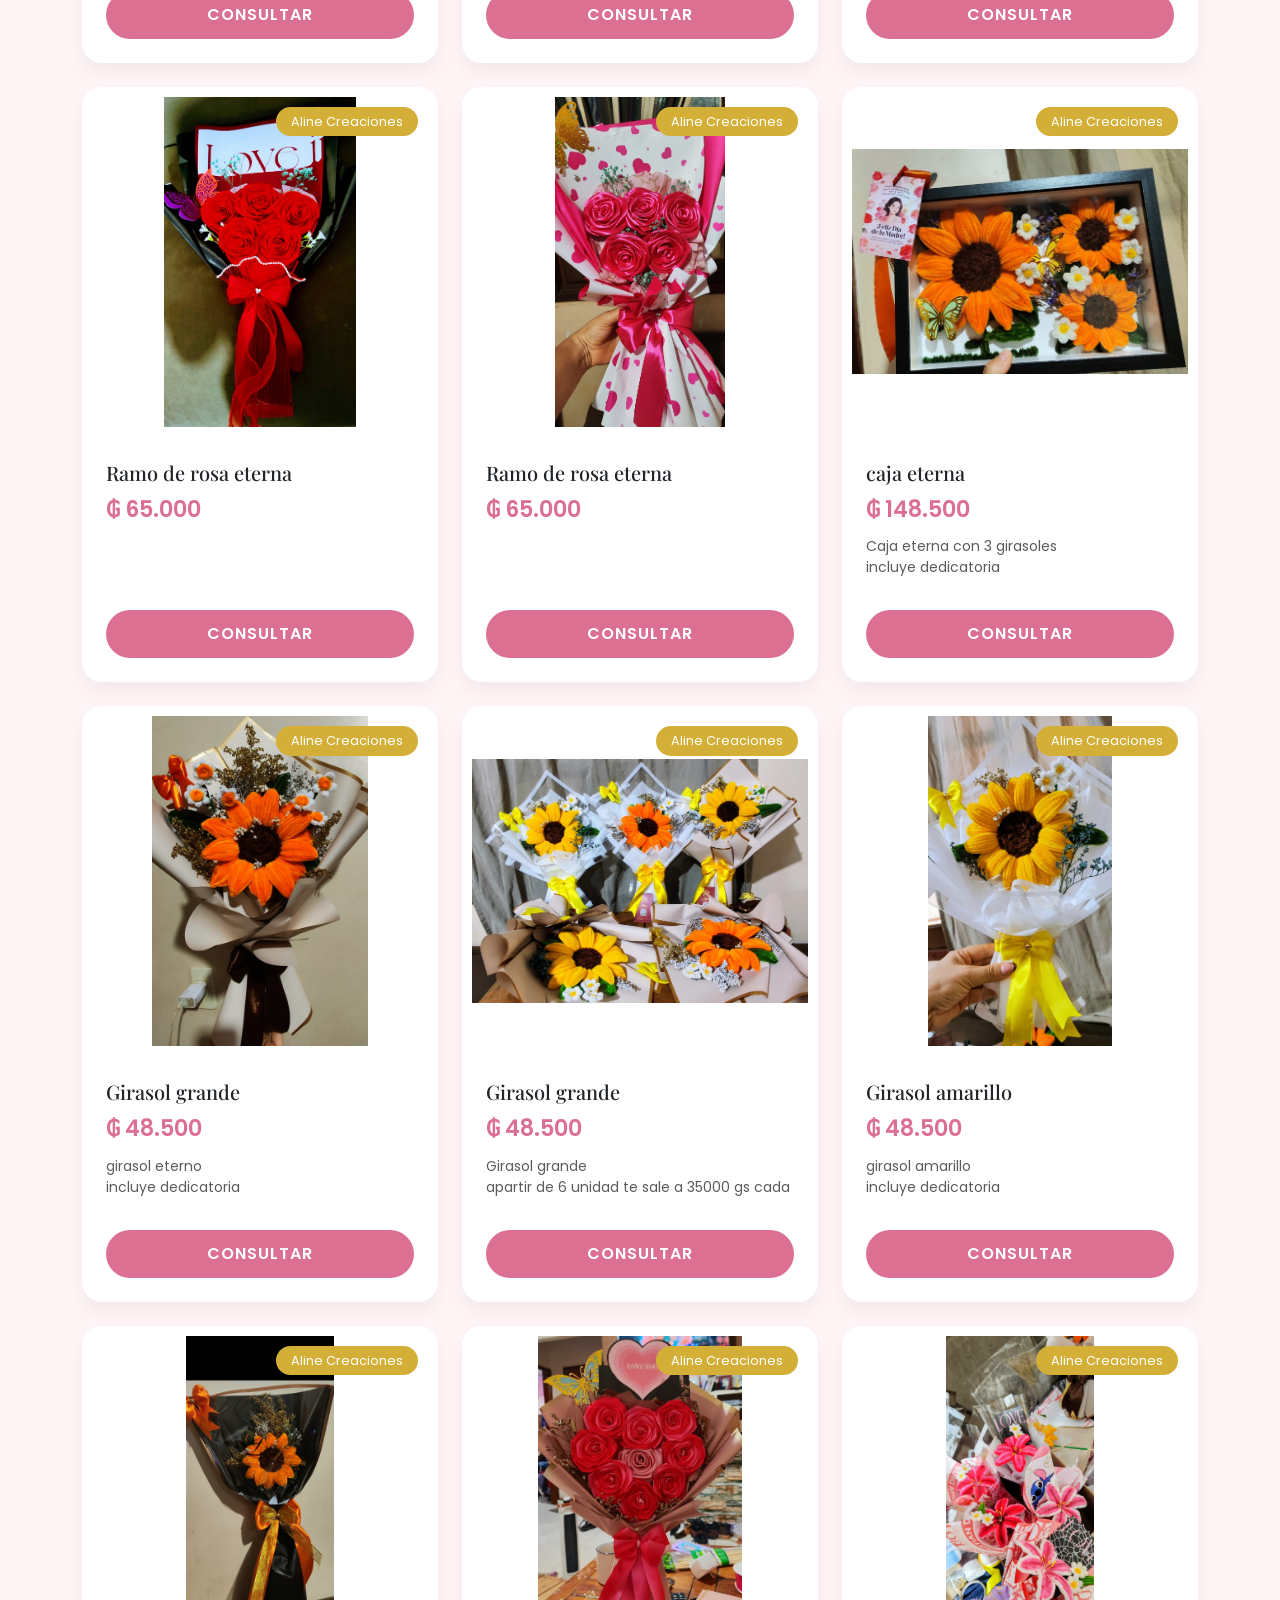
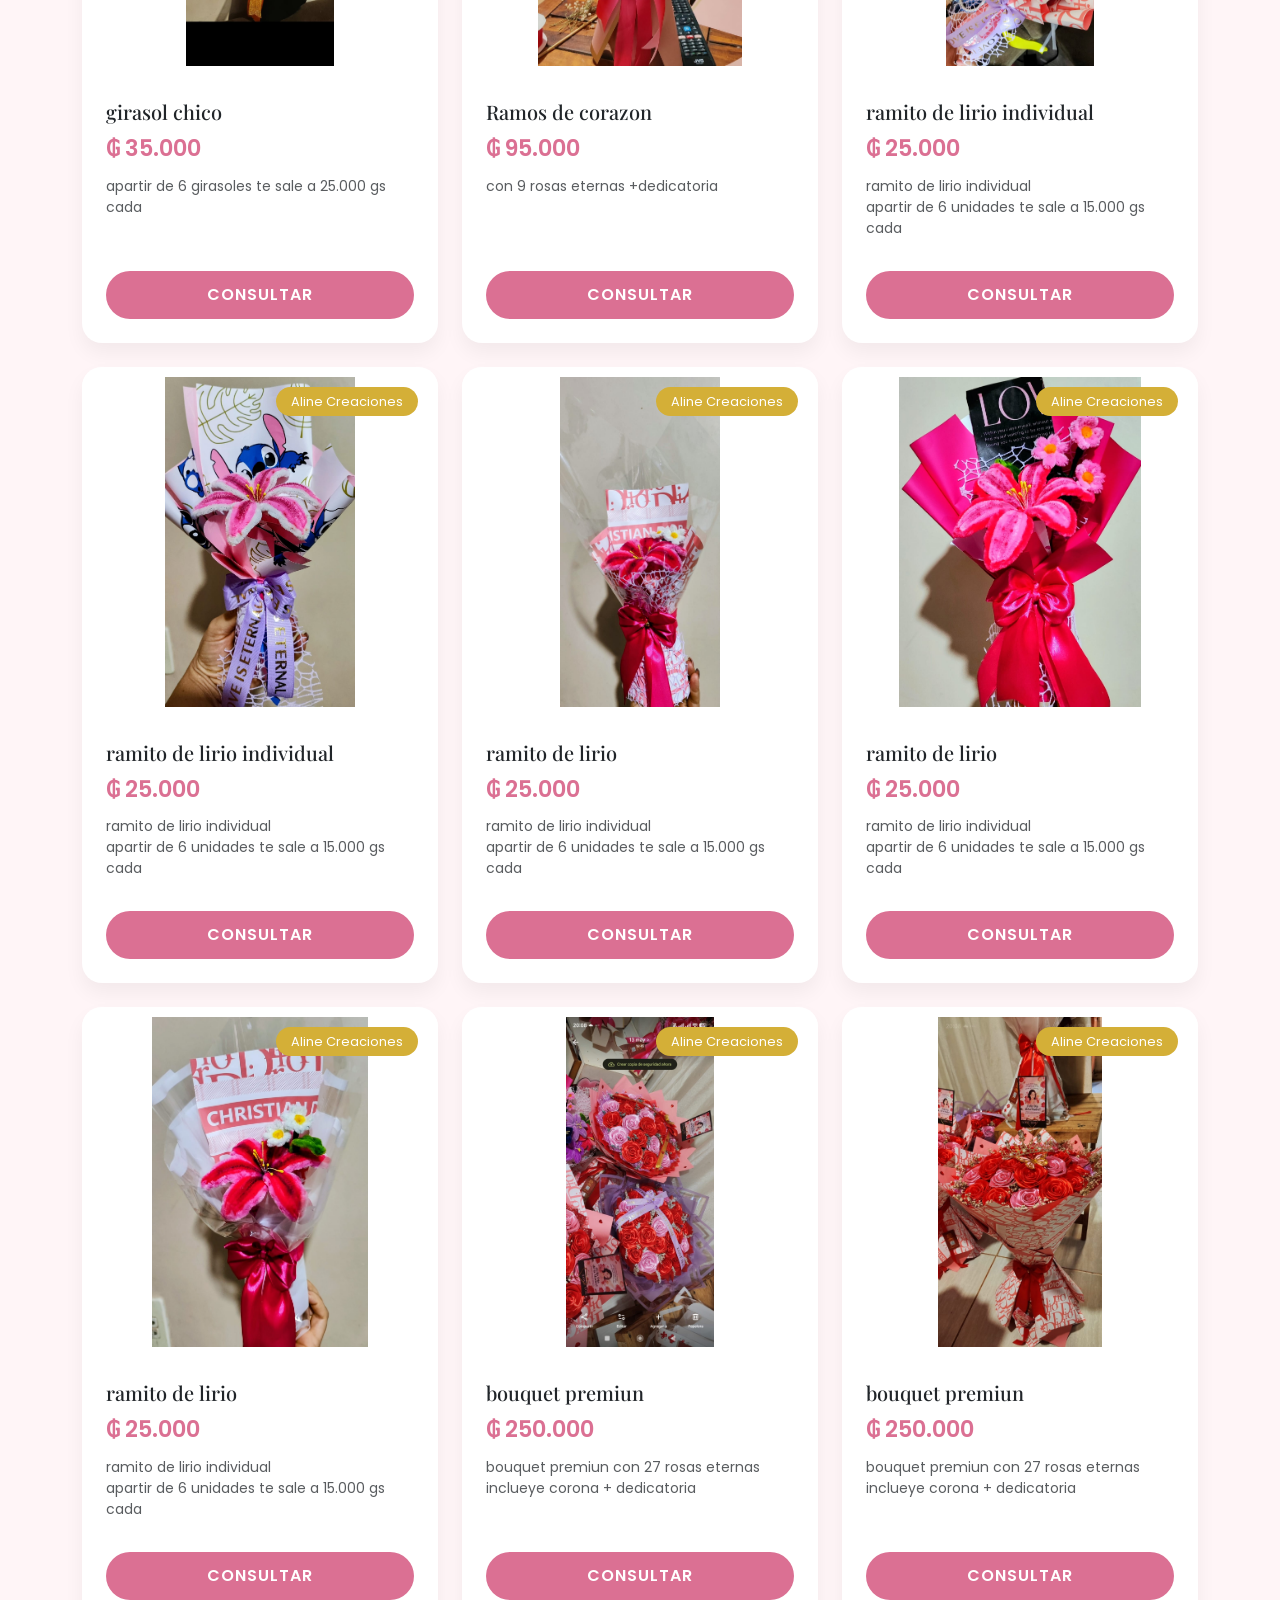
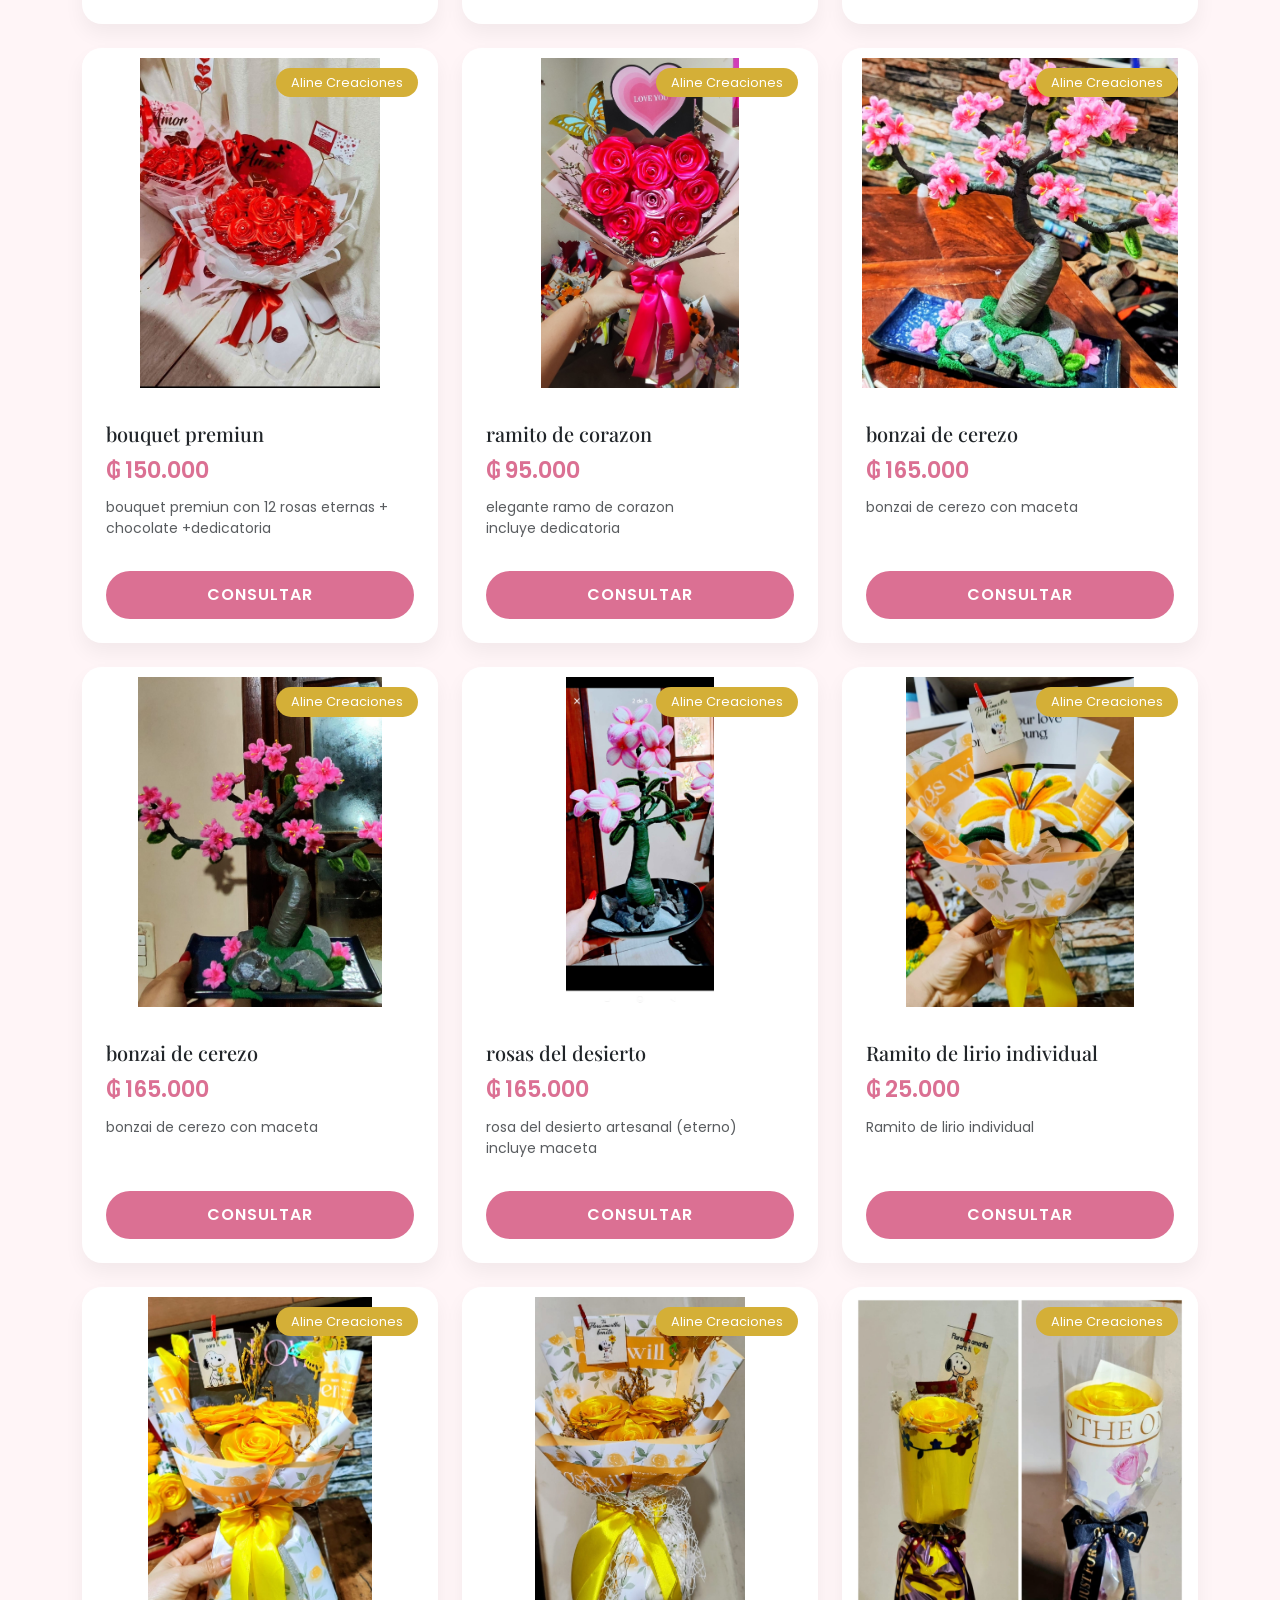
==== commit 2092d21e: "Update index.html" ====
--- a/index.html
+++ b/index.html
@@ -1,17 +1,18 @@
 <!DOCTYPE html>
 <html lang="es">
 <head>
+    
     <meta charset="UTF-8">
     <meta name="viewport" content="width=device-width, initial-scale=1.0">
     <title>Aline Creaciones - Catálogo de Rosas Eternas</title>
     <meta name="description" content="Catálogo de rosas eternas, girasoles, lirios y arreglos exclusivos de Aline Creaciones en Hernandarias, Paraguay. Consultá y pedí por WhatsApp.">
-
+ 
     <!-- Open Graph / redes sociales -->
     <meta property="og:title" content="Aline Creaciones - Catálogo de Rosas Eternas">
     <meta property="og:description" content="Rosas eternas, girasoles, lirios y arreglos exclusivos. Belleza que perdura para siempre.">
     <meta property="og:image" content="logo.png">
     <meta property="og:type" content="website">
-
+ 
     <link href="https://cdn.jsdelivr.net/npm/bootstrap@5.3.0/dist/css/bootstrap.min.css" rel="stylesheet">
     <link href="https://fonts.googleapis.com/css2?family=Playfair+Display:wght@700&family=Poppins:wght@300;400;600&display=swap" rel="stylesheet">
     <link rel="stylesheet" href="https://cdnjs.cloudflare.com/ajax/libs/font-awesome/6.0.0/css/all.min.css">
@@ -21,7 +22,7 @@
     <link rel="stylesheet" href="css/styles.css">
 </head>
 <body>
-
+ 
     <header class="hero-section text-center">
         <div class="container">
             <div class="logo-container mb-4">
@@ -34,14 +35,14 @@
             </a>
         </div>
     </header>
-
+ 
     <main class="container mb-5">
         <div id="filtros" class="filtros"></div>
-
+ 
         <div id="estado-catalogo" style="display:none;"></div>
         <div id="catalogo" class="row g-4"></div>
     </main>
-
+ 
     <footer class="footer-oscuro pt-5 pb-4">
         <div class="container">
             <div class="row gy-4 justify-content-between">
@@ -49,7 +50,7 @@
                     <h4 class="footer-marca mb-3">Aline Creaciones</h4>
                     <p class="footer-texto">Especialistas en Rosas Eternas y Arreglos Exclusivos. Belleza que perdura para siempre.</p>
                 </div>
-
+ 
                 <div class="col-md-3">
                     <h6 class="footer-titulo mb-3">Contacto</h6>
                     <p class="footer-texto mb-2">
@@ -61,7 +62,7 @@
                         <a href="https://wa.me/595975846445" target="_blank" rel="noopener" class="footer-link">Atención directa por WhatsApp</a>
                     </p>
                 </div>
-
+ 
                 <div class="col-md-4">
                     <h6 class="footer-titulo mb-3">Seguinos</h6>
                     <div class="footer-redes">
@@ -72,16 +73,16 @@
                     </div>
                 </div>
             </div>
-
+ 
             <hr class="footer-linea my-4">
-
+ 
             <div class="d-flex flex-column flex-sm-row justify-content-between align-items-center gap-2">
                 <p class="footer-texto small mb-0">&copy; 2026 Aline Creaciones. Todos los derechos reservados.</p>
                 <a href="#" class="footer-link small">Volver arriba <i class="fas fa-arrow-up ms-1"></i></a>
             </div>
         </div>
     </footer>
-
+ 
     <div id="lightbox" class="lightbox-overlay">
         <div class="lightbox-contenido">
             <button class="lightbox-cerrar" id="lightbox-cerrar" aria-label="Cerrar">
@@ -95,12 +96,20 @@
             </div>
         </div>
     </div>
-
+ 
     <a href="https://wa.me/595975846445" target="_blank" rel="noopener" class="whatsapp-flotante" aria-label="Escribinos por WhatsApp">
         <i class="fab fa-whatsapp"></i>
     </a>
-
+ 
+    <a href="#" id="btn-arriba" class="arriba-flotante" aria-label="Volver arriba">
+        <i class="fas fa-arrow-up"></i>
+    </a>
+ 
     <script src="https://cdn.jsdelivr.net/npm/bootstrap@5.3.0/dist/js/bootstrap.bundle.min.js"></script>
     <script src="js/main.js"></script>
 </body>
 </html>
+ 
+
+
+
